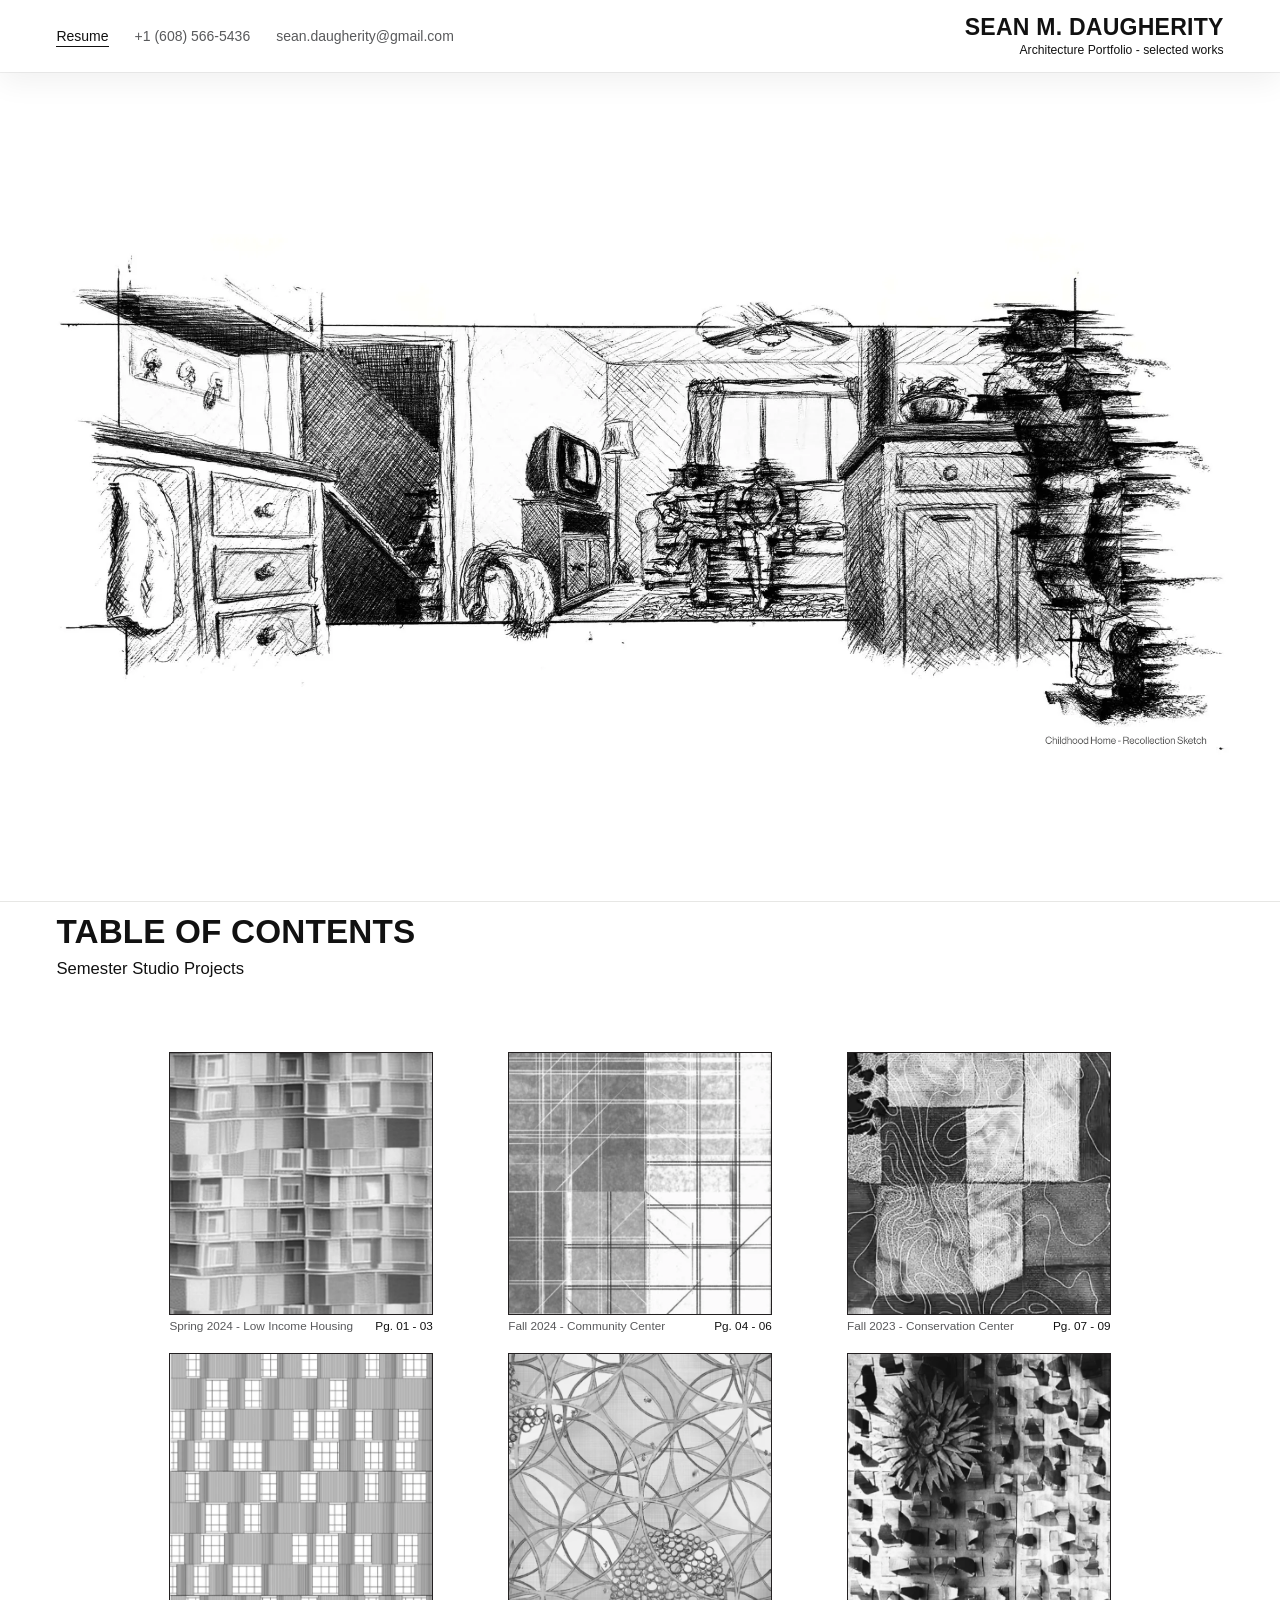
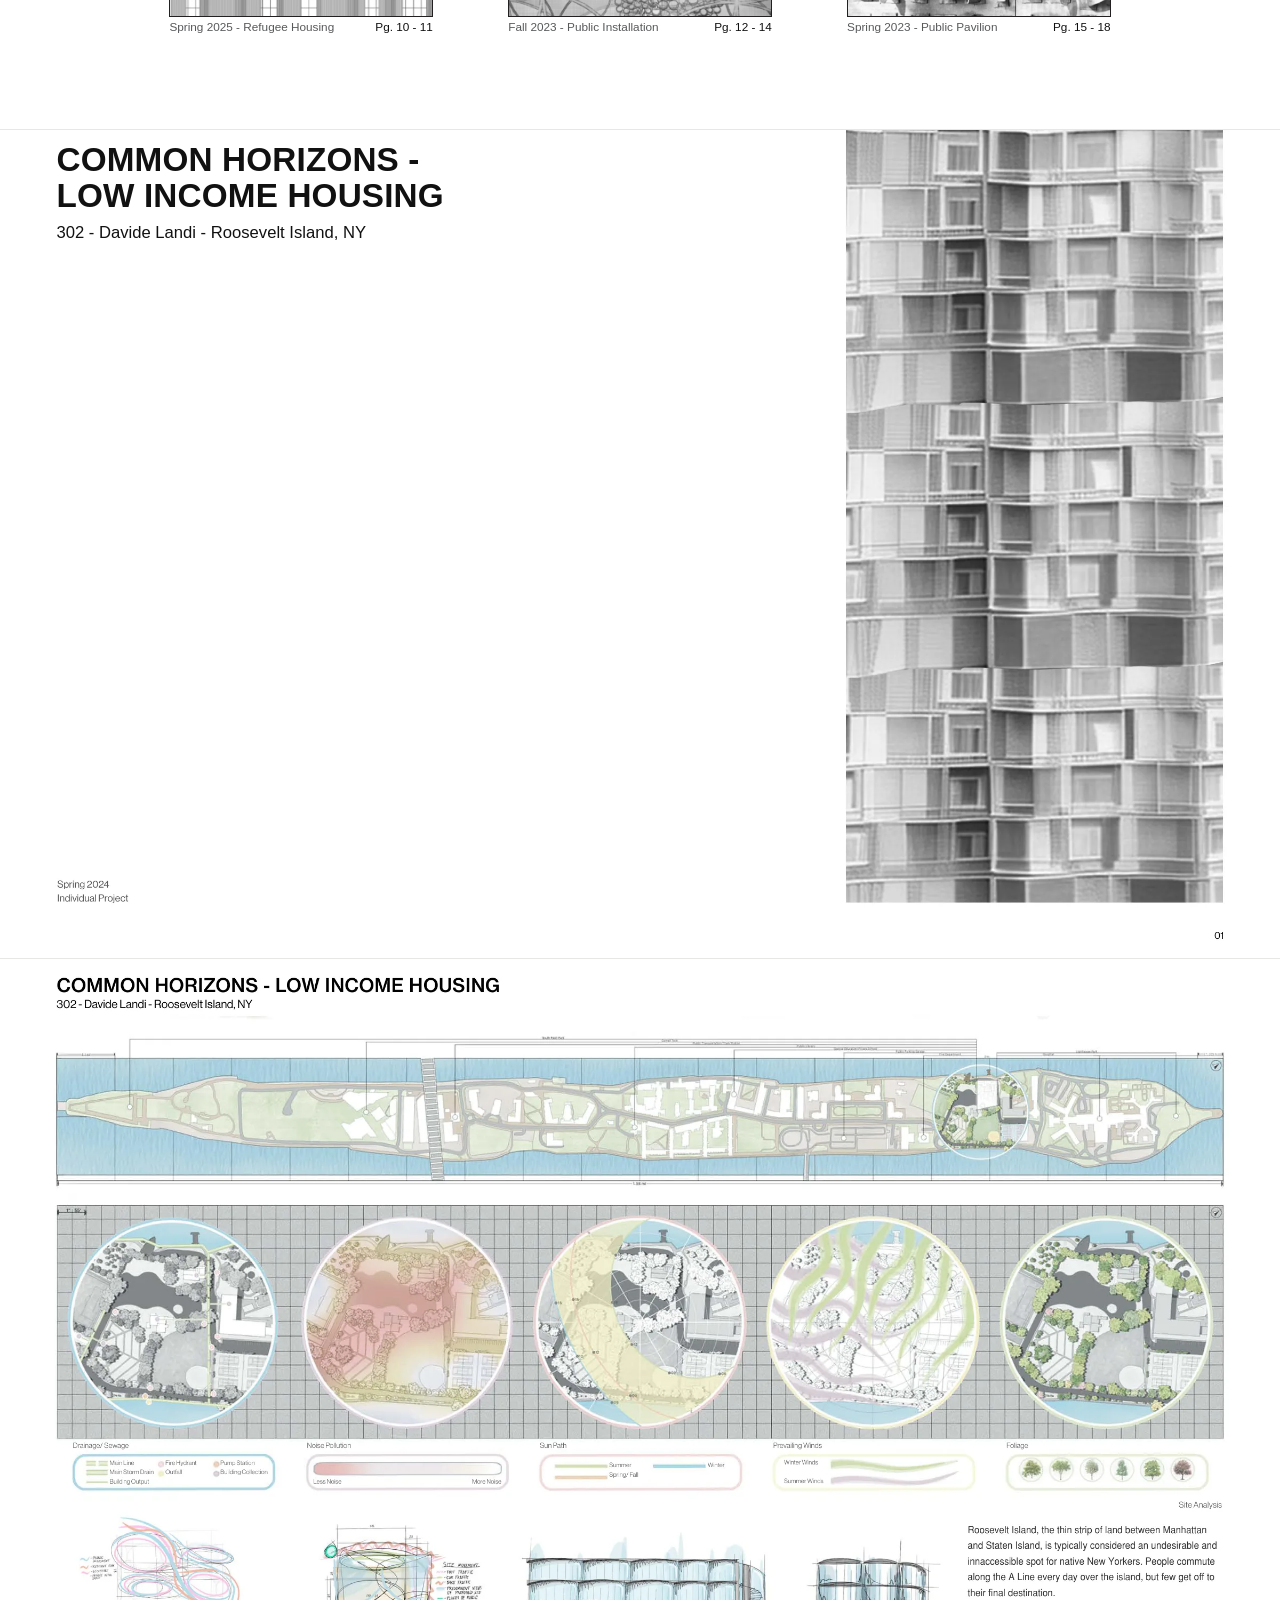
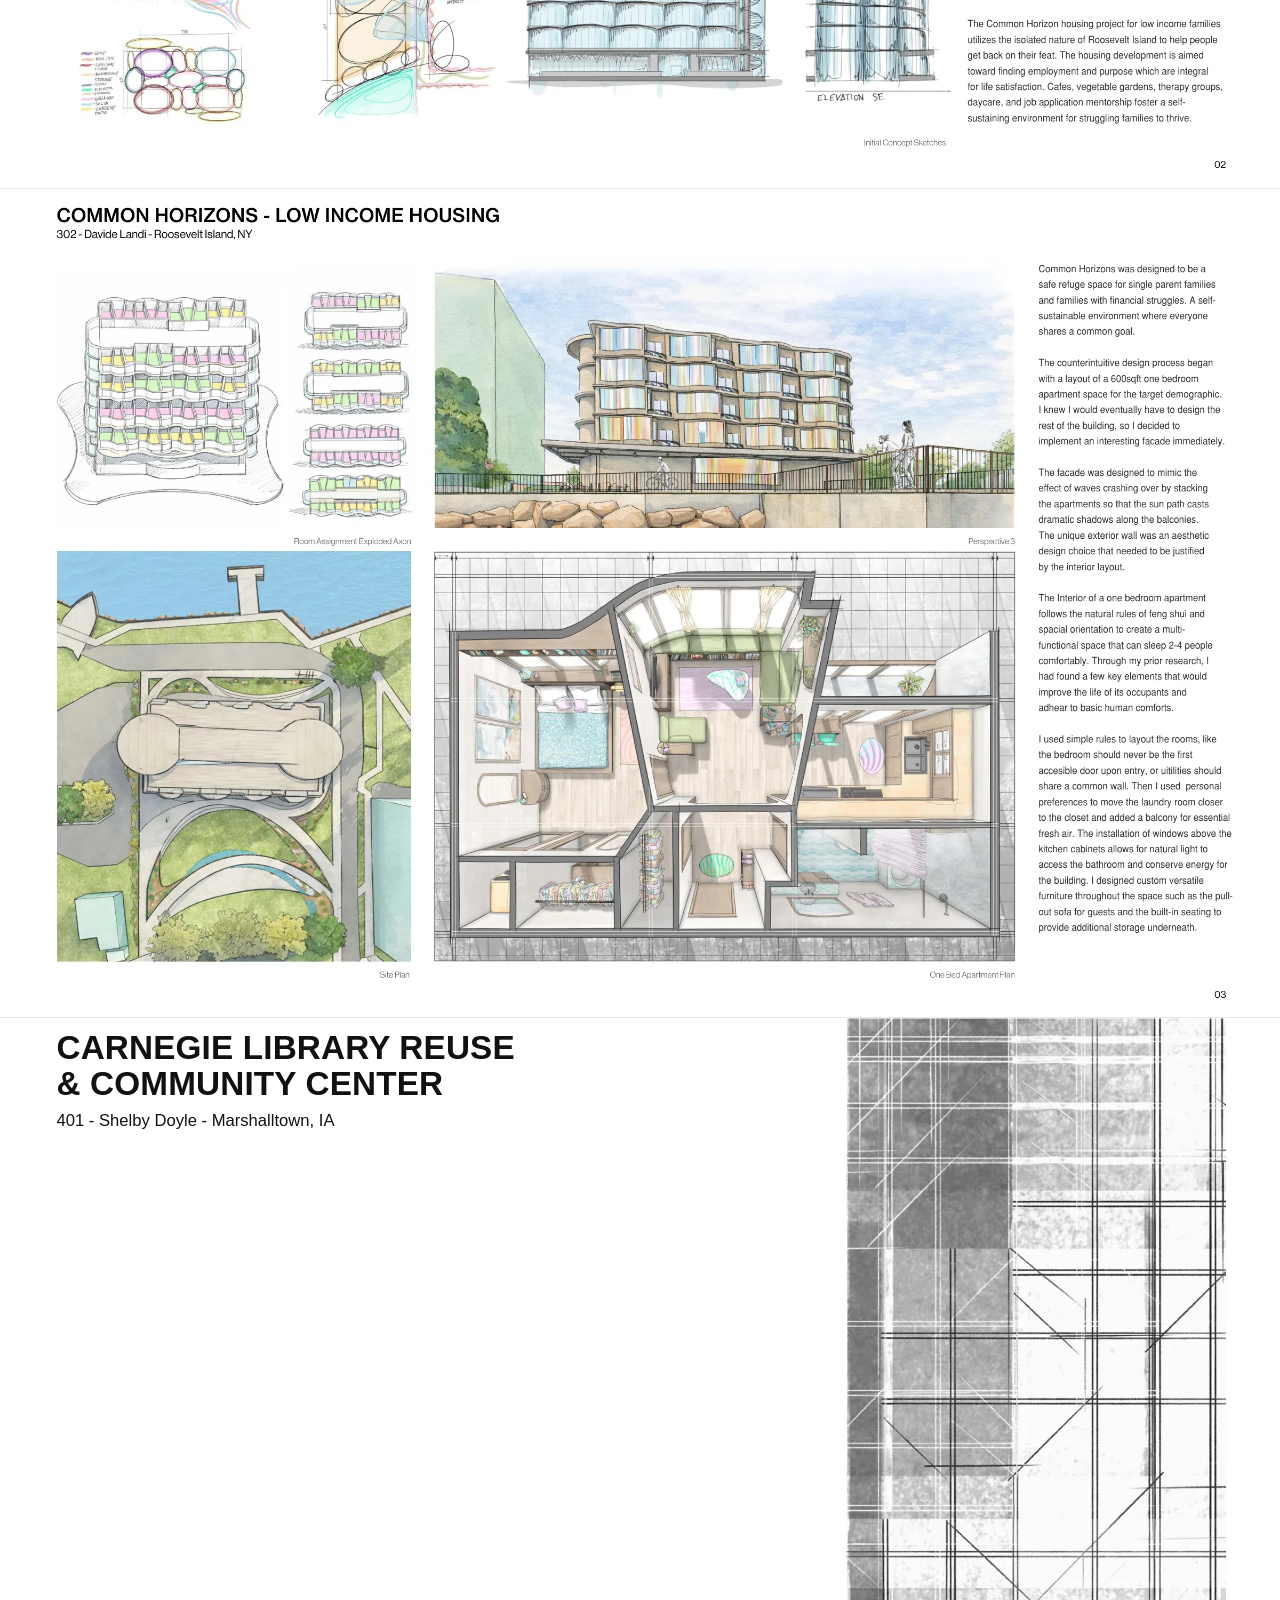
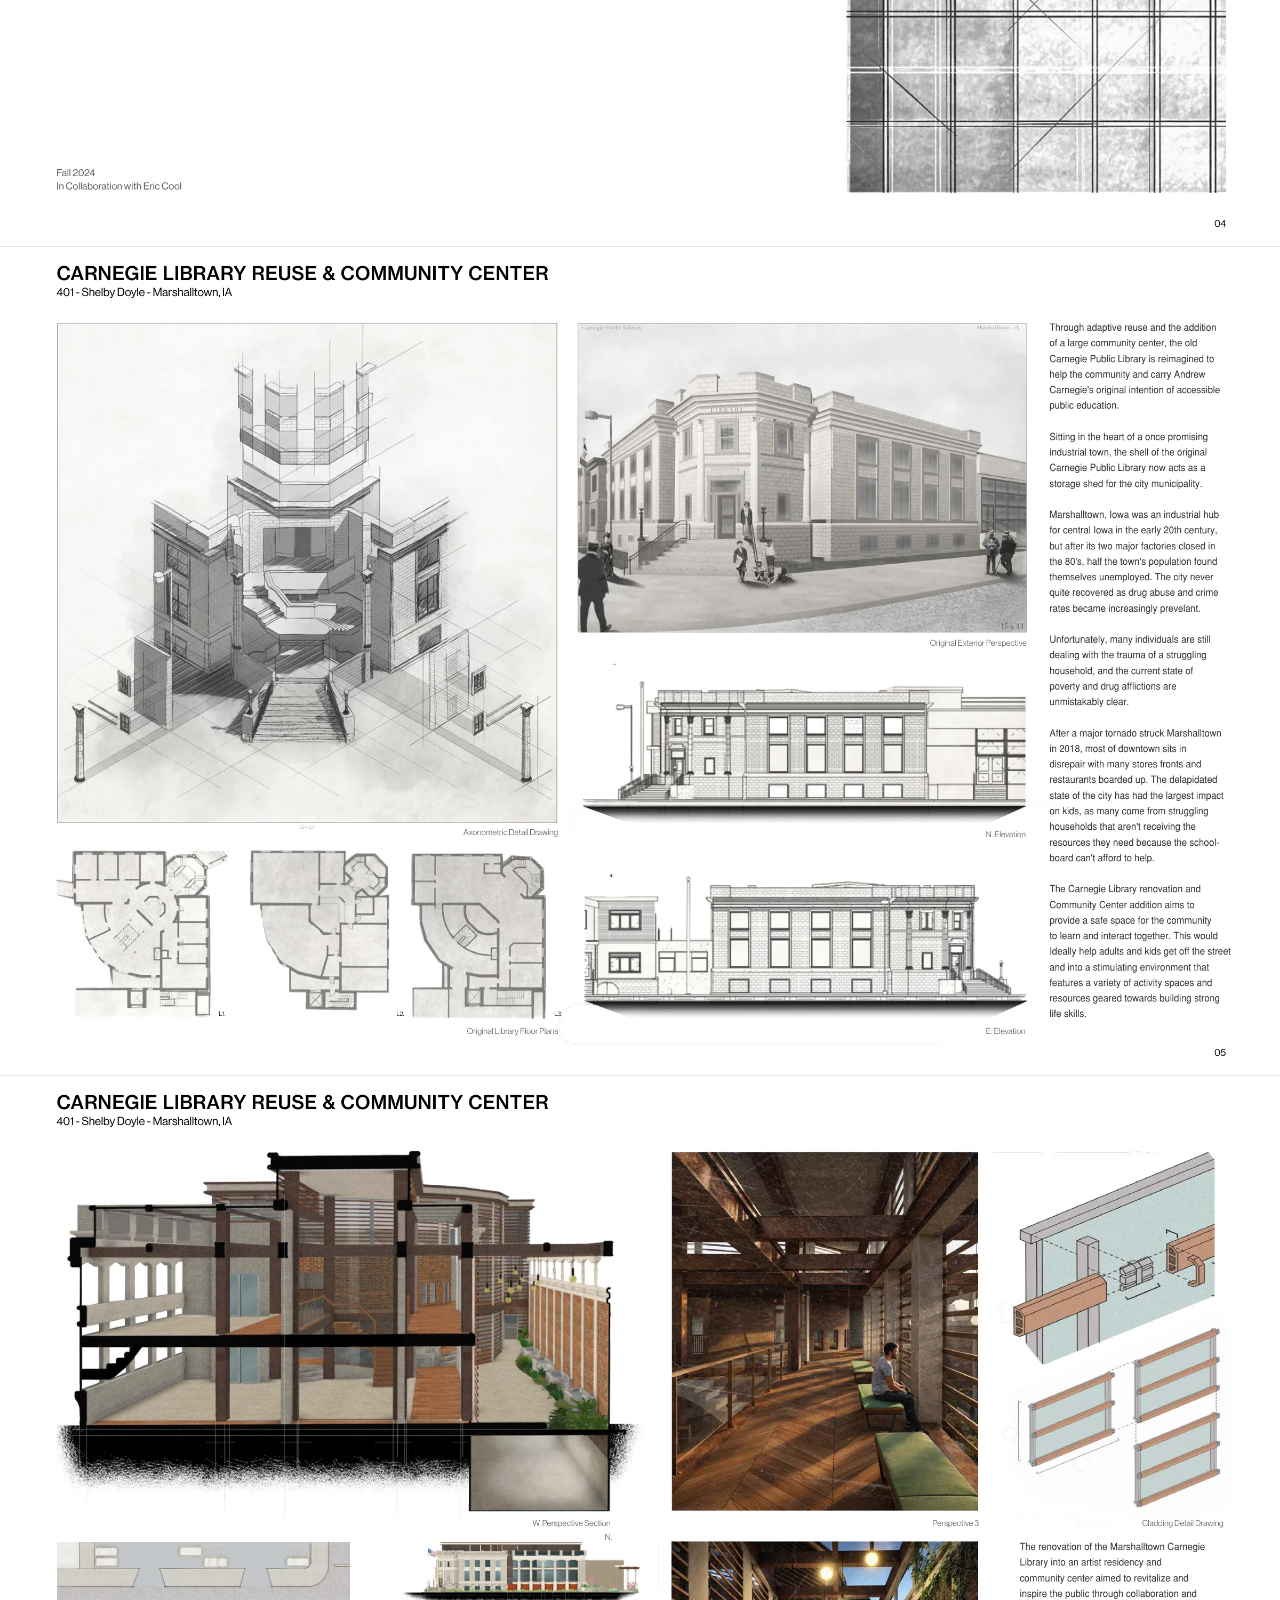
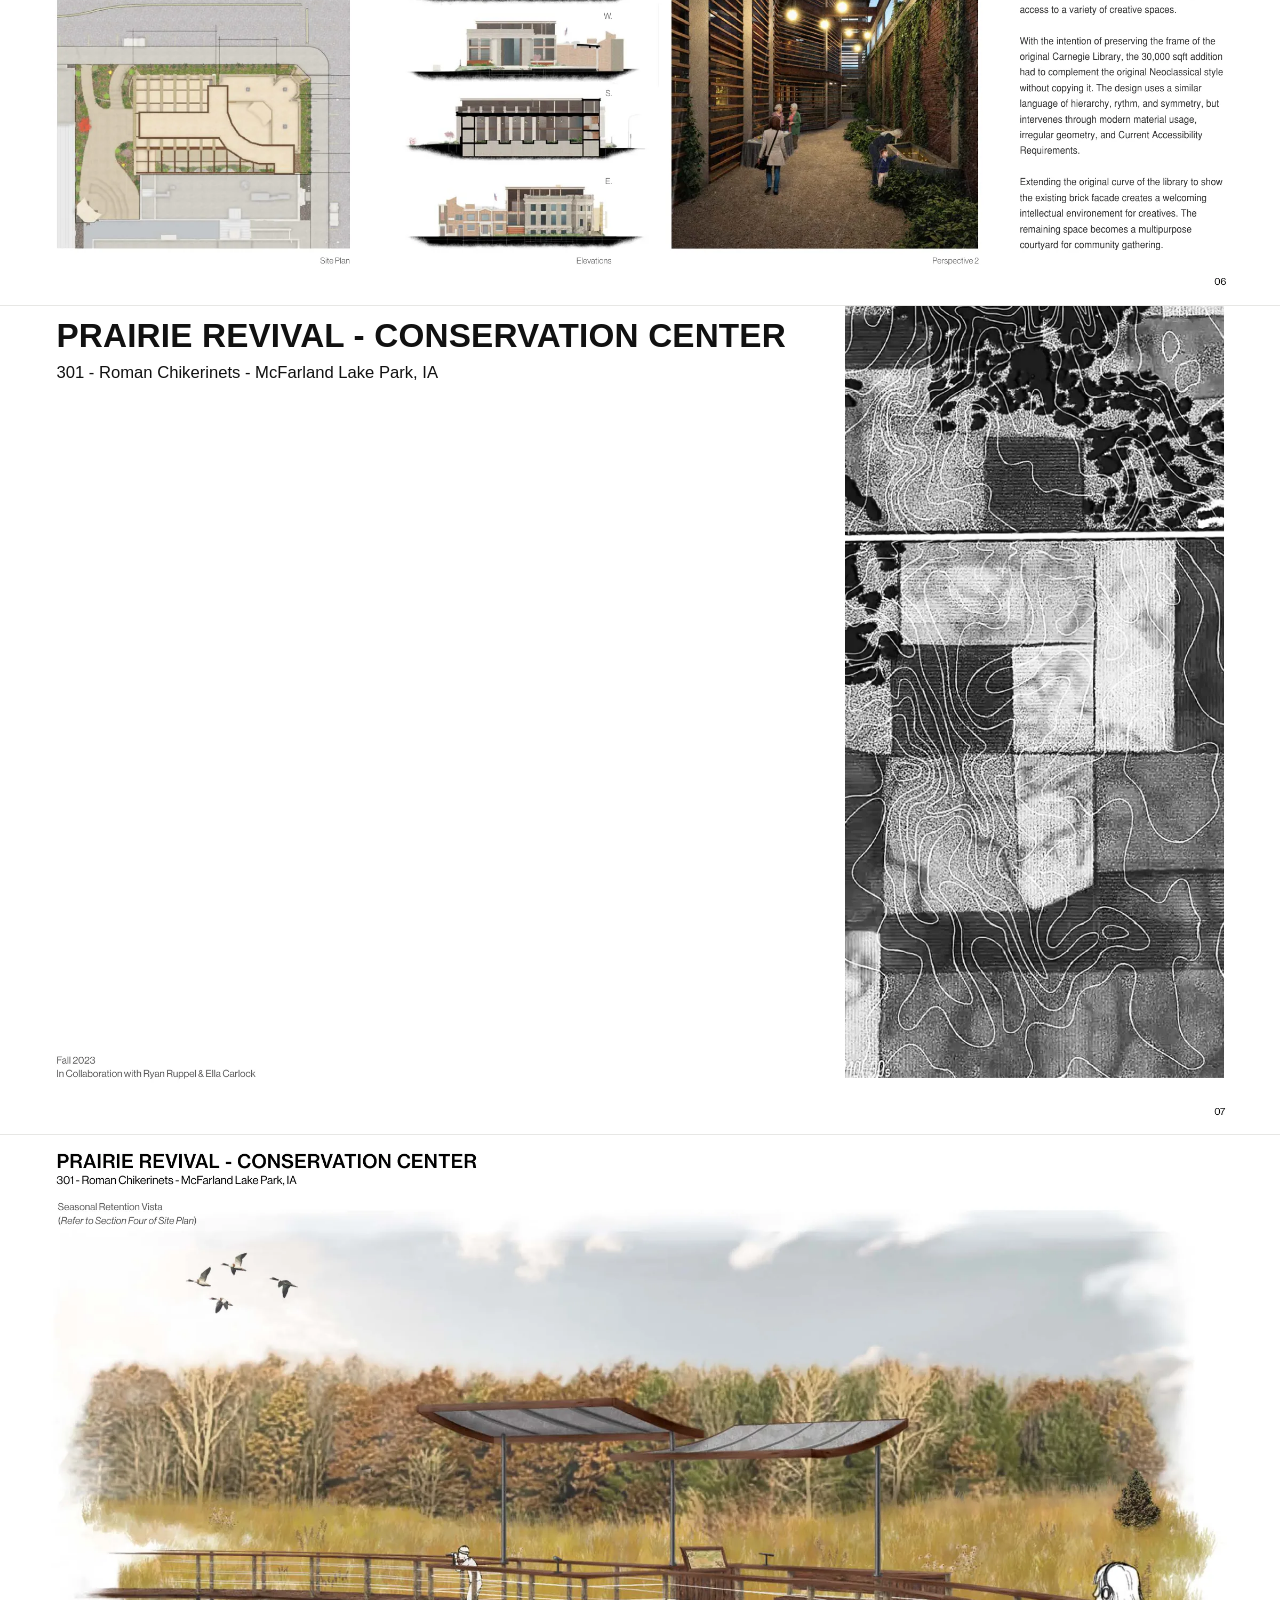
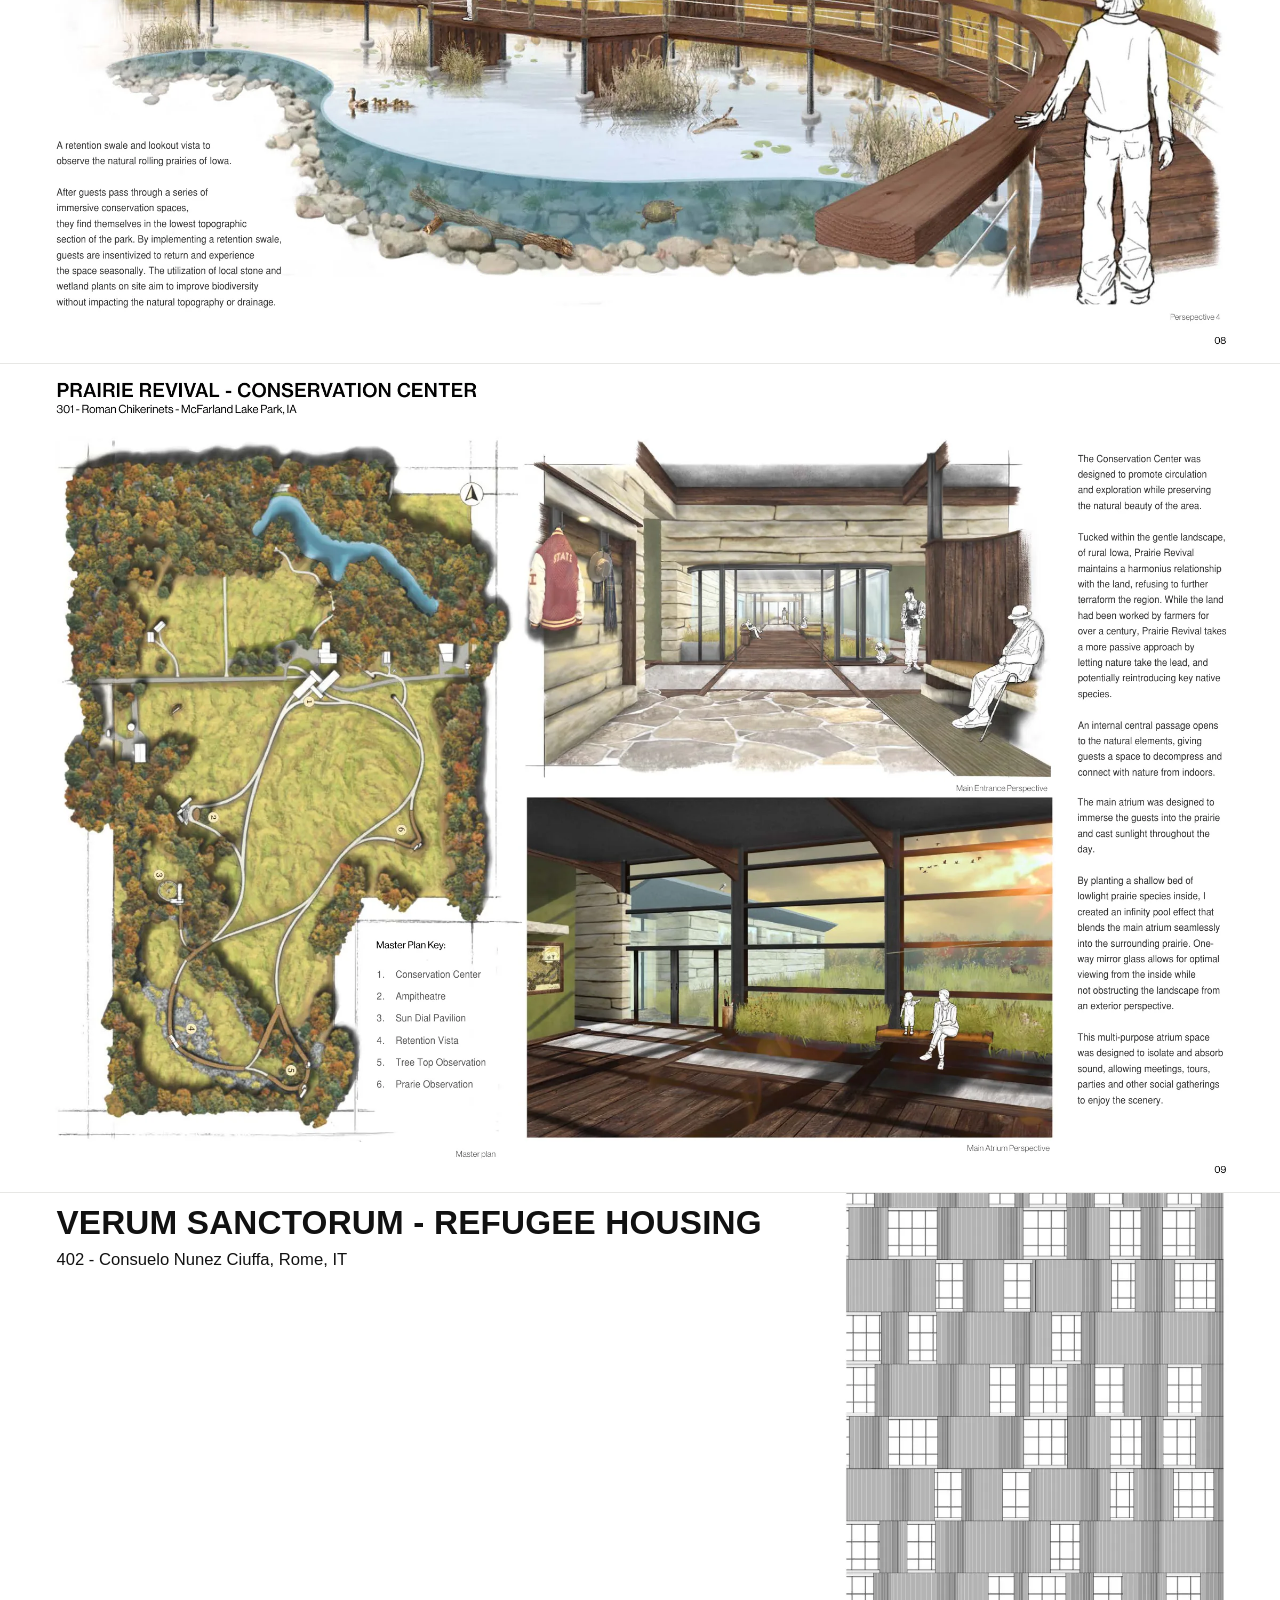
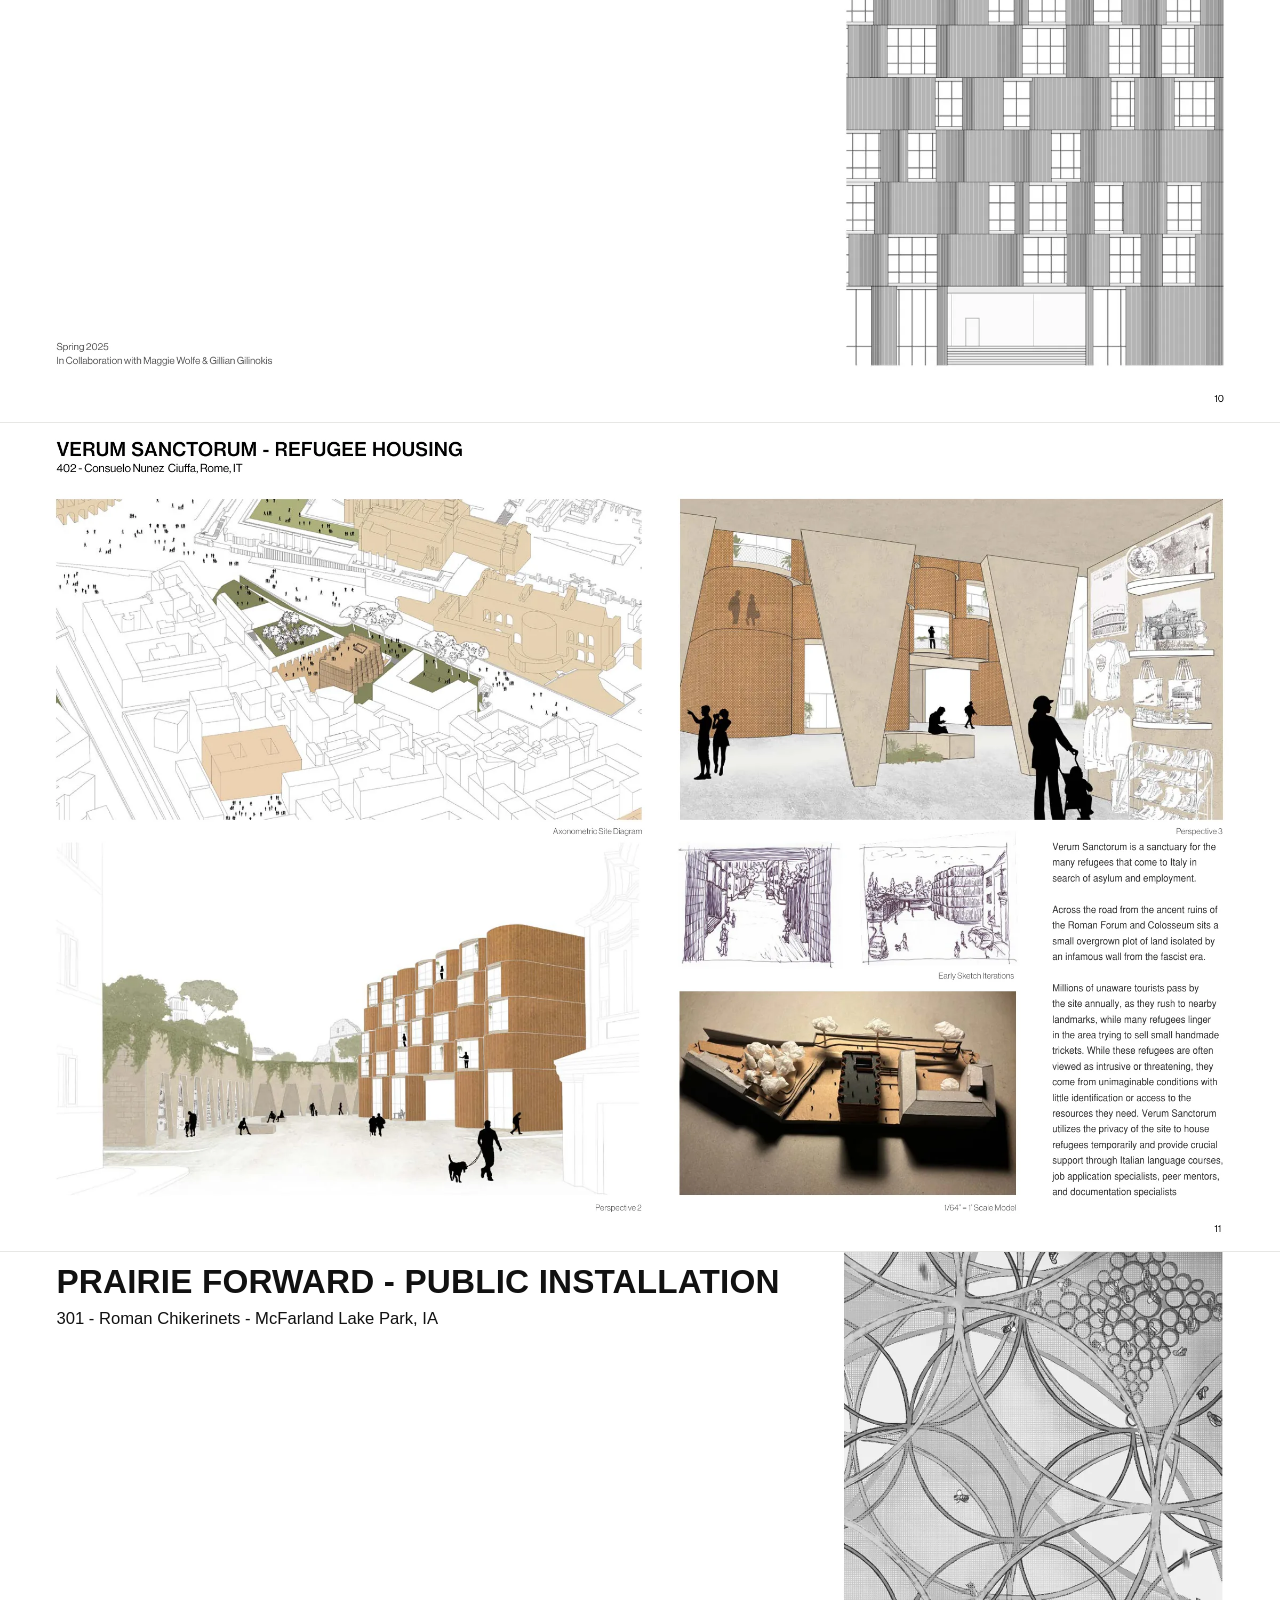
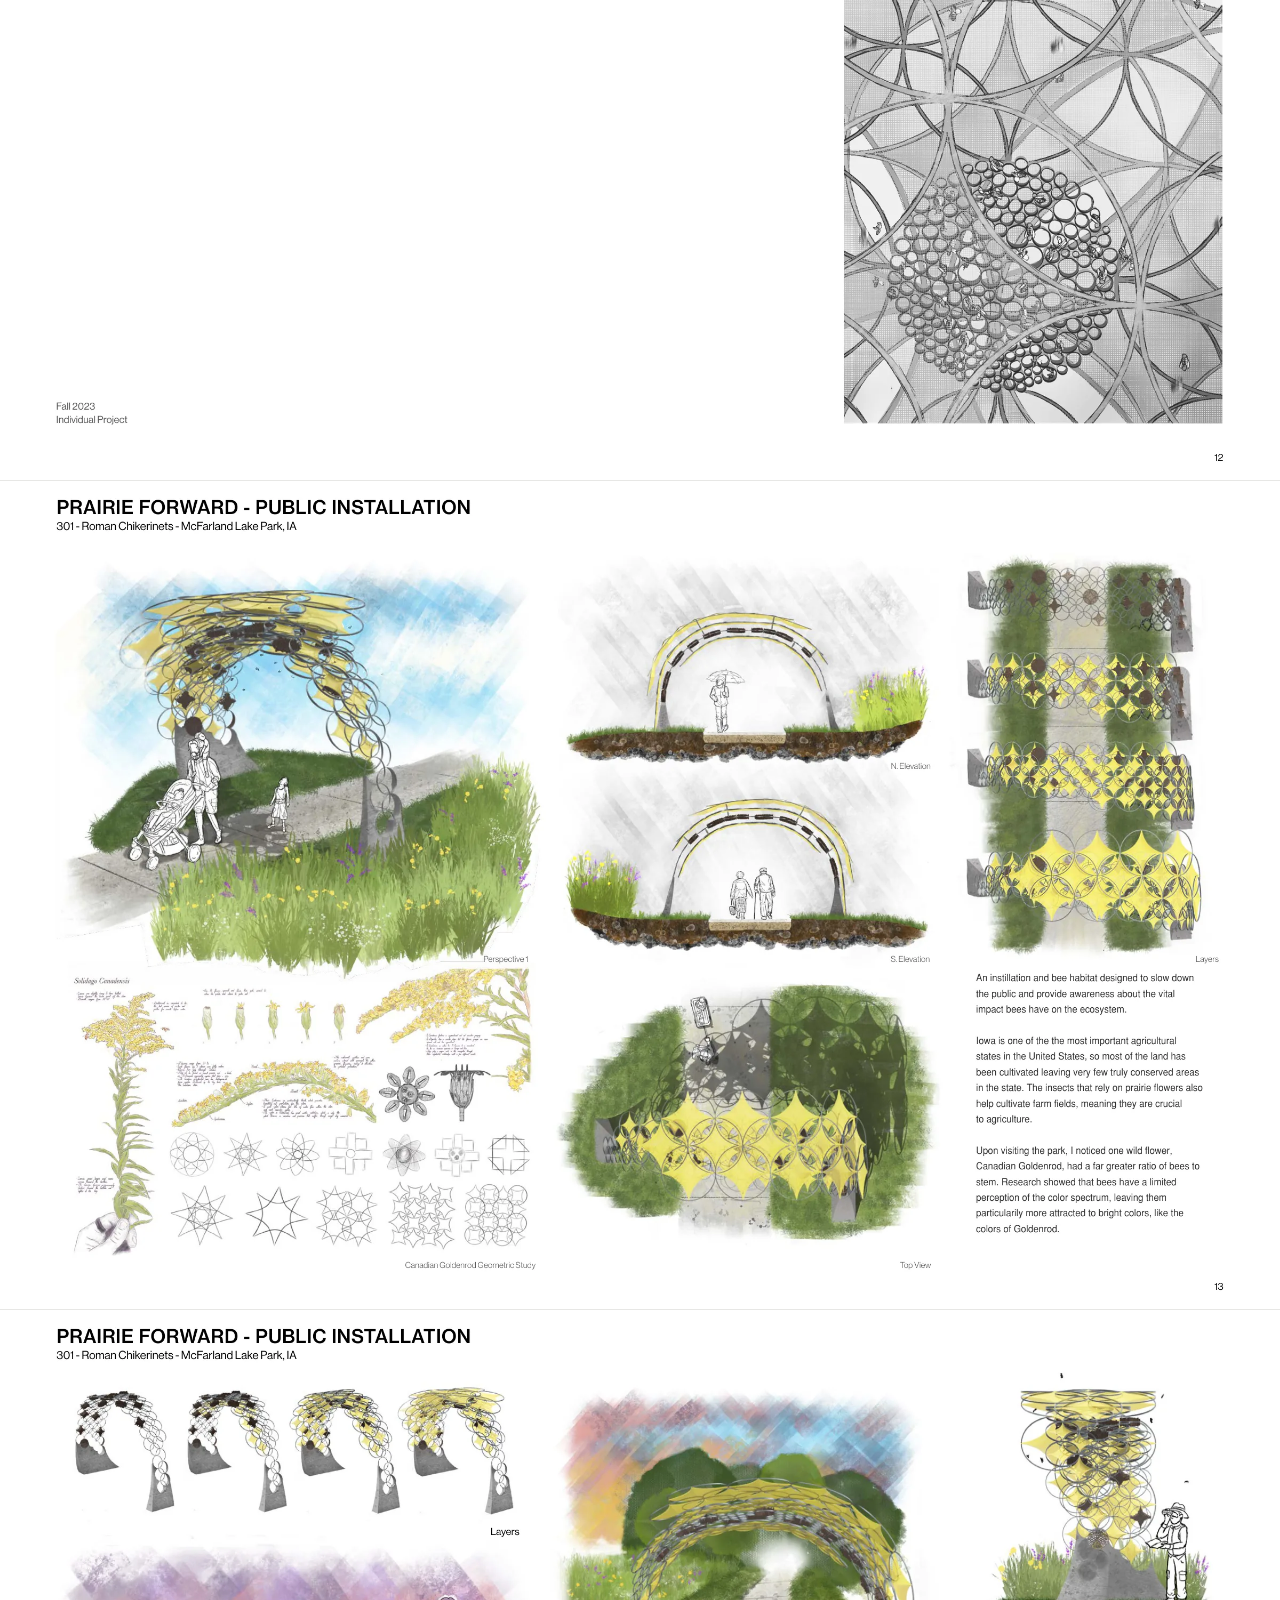
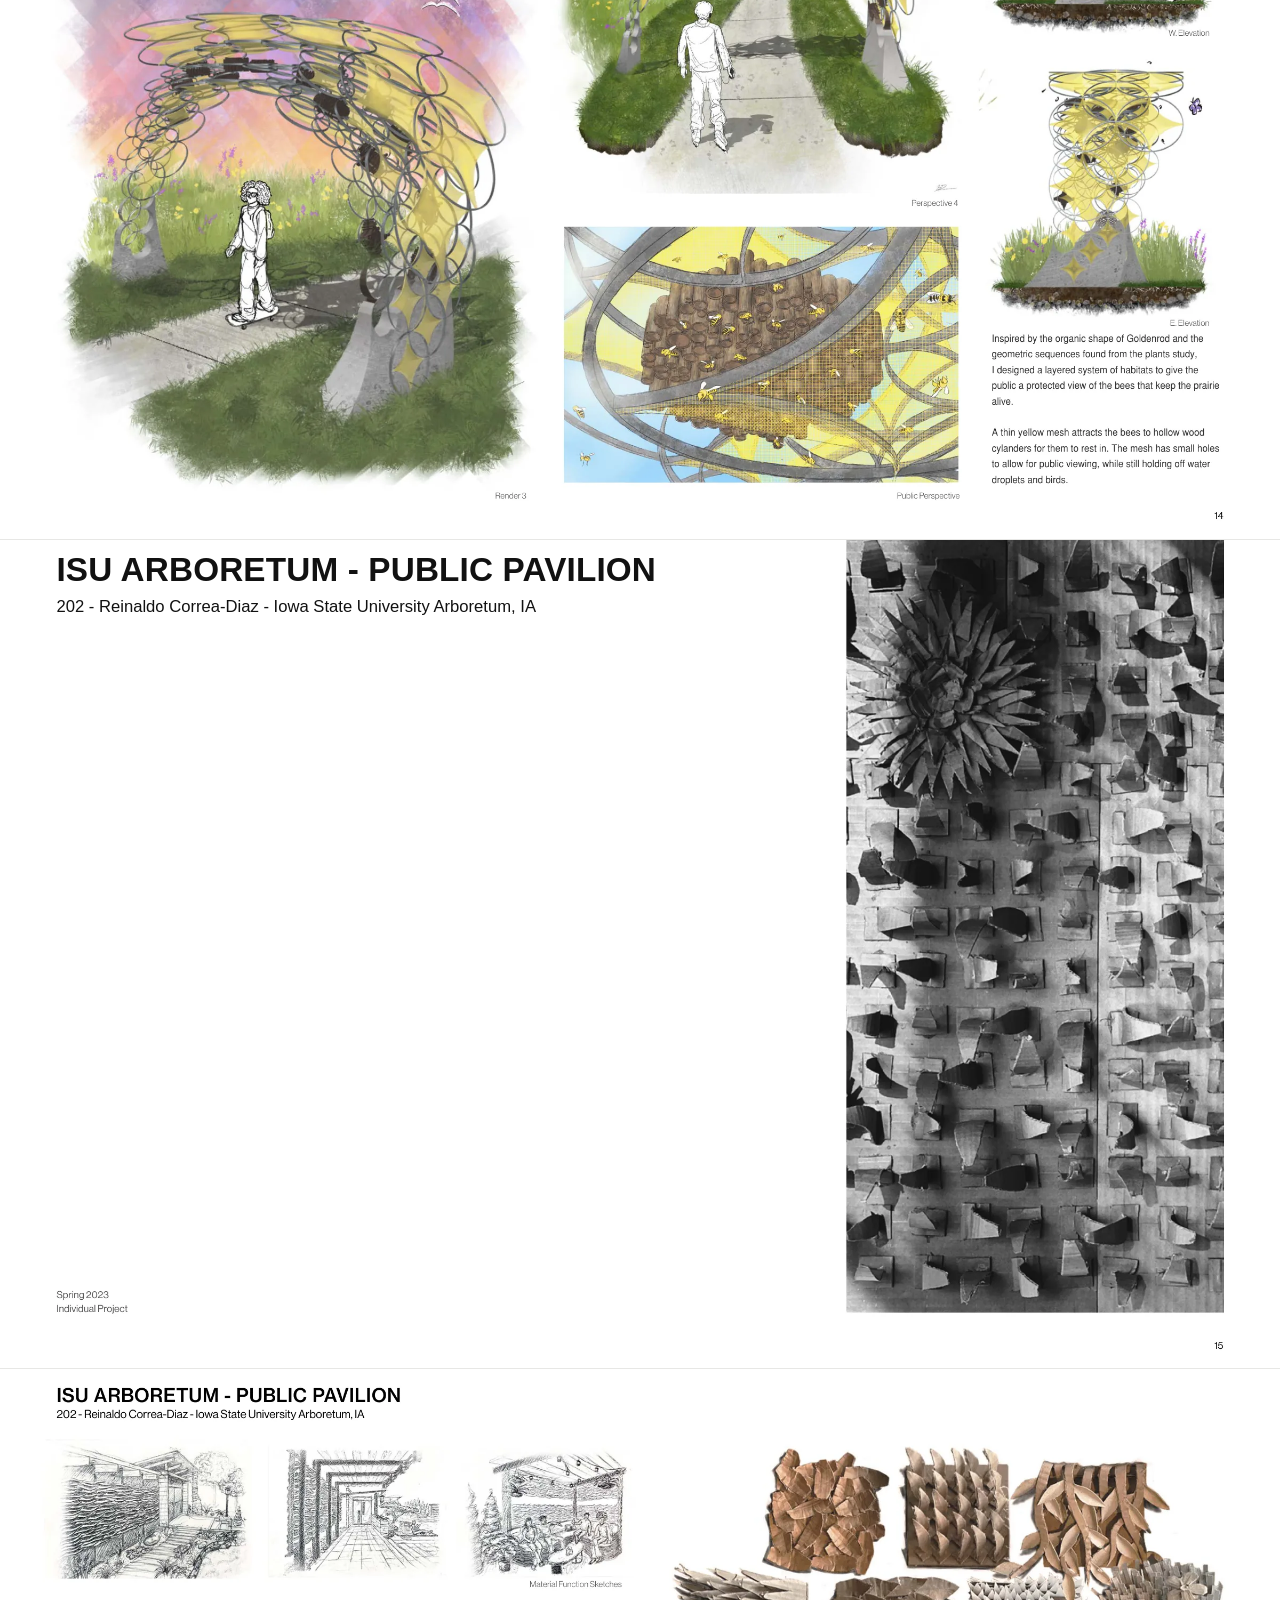
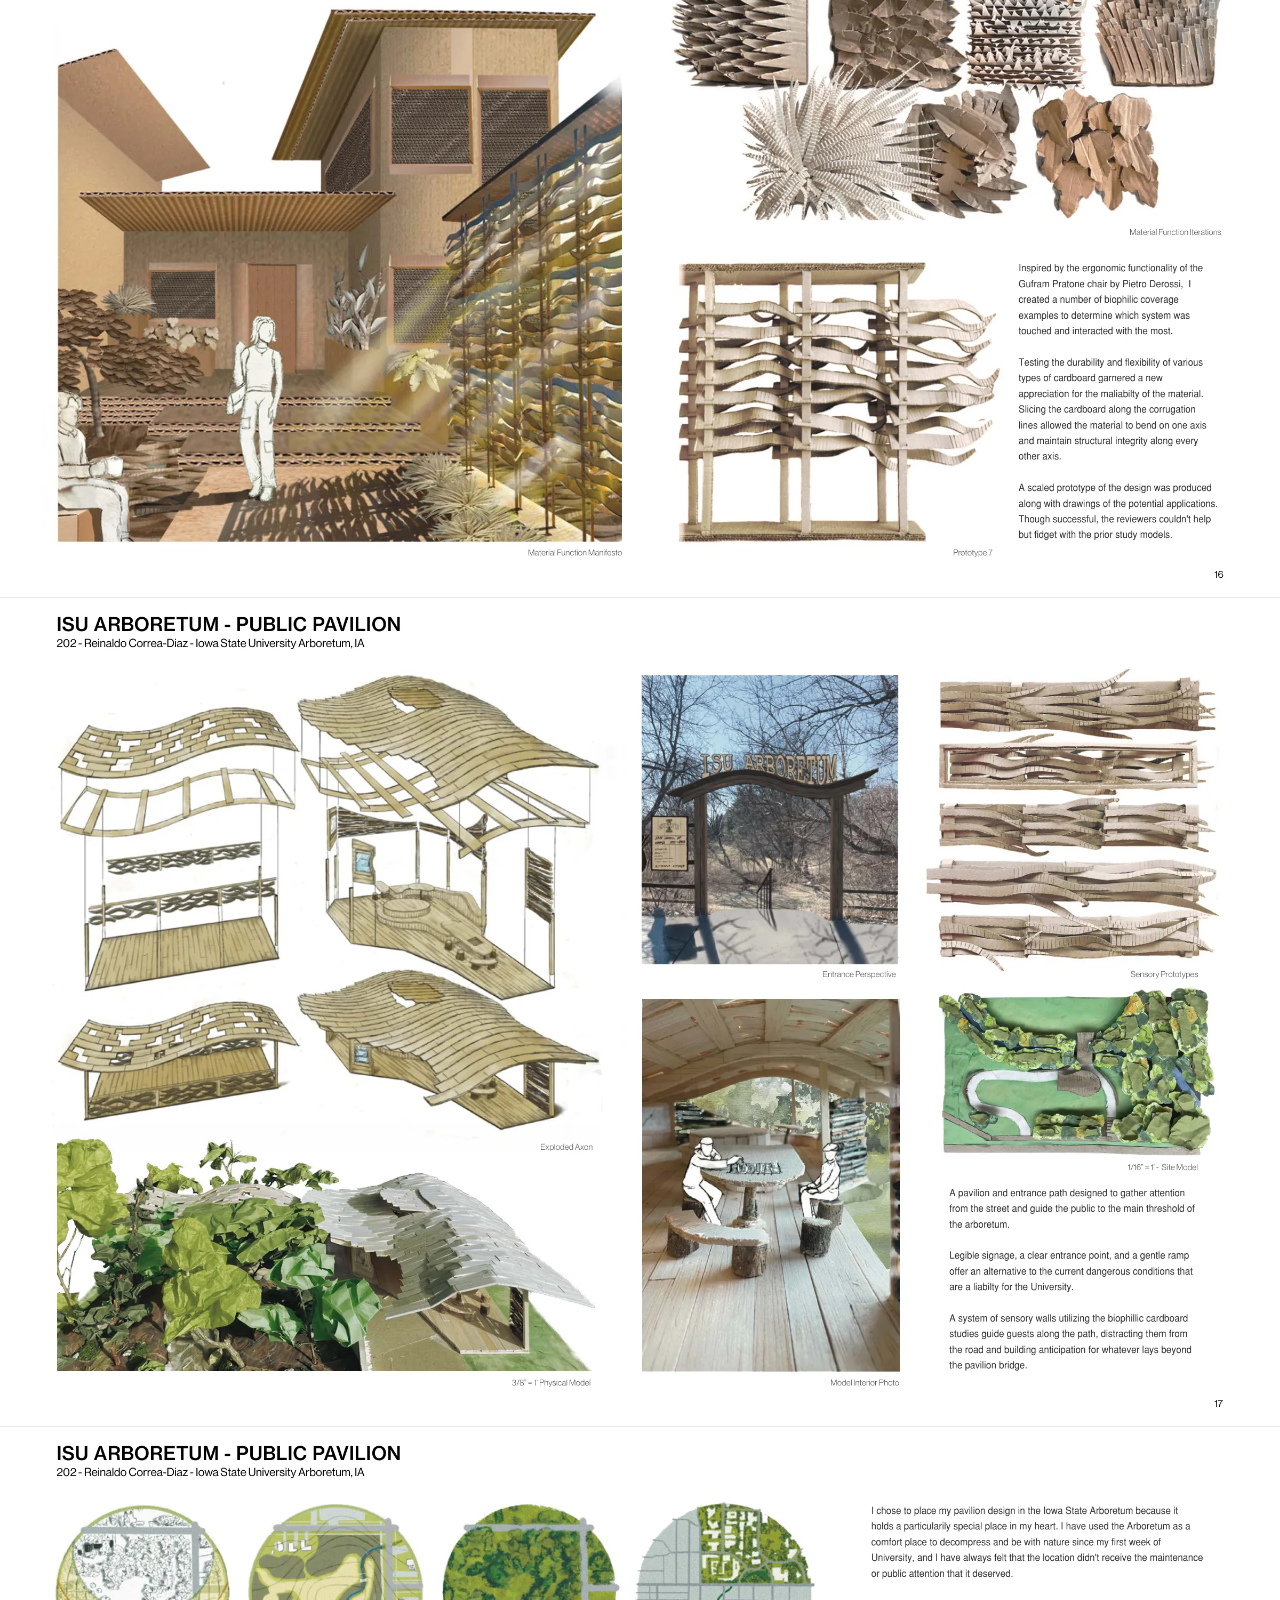
==== index.html @ 36b2164a "Remove footer toolbar; make last-page links larger plain text - Dropped the floating bottom toolbar " ====
<!doctype html>
<html lang="en">
<head>
  <meta charset="utf-8">
  <meta name="viewport" content="width=device-width, initial-scale=1">
  <title>Sean M. Daugherity — Architecture Portfolio</title>
  <meta name="description" content="Architecture portfolio of Sean M. Daugherity — selected semester studio works in housing, community, conservation and public space.">
  <link rel="icon" href="data:image/svg+xml,%3Csvg xmlns='http://www.w3.org/2000/svg' viewBox='0 0 64 64'%3E%3Crect width='64' height='64' fill='%23111'/%3E%3Ctext x='32' y='42' font-family='Helvetica,Arial,sans-serif' font-size='28' font-weight='700' fill='%23fff' text-anchor='middle'%3ESD%3C/text%3E%3C/svg%3E">
  <link rel="stylesheet" href="assets/site.css">
</head>
<body>
  <header class="site-header" id="site-header">
    <nav class="contact" aria-label="Contact">
      <a class="resume-link" href="resume.html" target="_blank" rel="noopener">Resume
        <span class="peek below" aria-hidden="true"><span class="peek-card"><img src="assets/resume/resume-01.webp" alt="" loading="lazy"><span class="peek-label"><span>Resume</span><span>Open &#8599;</span></span></span></span>
      </a>
      <a href="tel:+16085665436"><span class="full">+1 (608) 566-5436</span><span class="short">Call</span></a>
      <a href="mailto:sean.daugherity@gmail.com"><span class="full">sean.daugherity@gmail.com</span><span class="short">Email</span></a>
    </nav>
    <a class="brand" href="#cover">
      <span class="brand-name">SEAN M. DAUGHERITY</span>
      <span class="brand-sub">Architecture Portfolio - selected works</span>
    </a>
  </header>

  <main class="viewer">

    <section class="page" id="cover" aria-label="Page 1 — Cover">
      <div class="sheet">
        <img src="assets/pages/page-01.webp" width="2400" height="1553" alt="Childhood Home — recollection sketch." fetchpriority="high">
      </div>
    </section>

    <section class="page toc" id="contents" aria-label="Page 2 — Table of contents">
      <div class="page-head">
        <h2>TABLE OF CONTENTS</h2>
        <p>Semester Studio Projects</p>
      </div>
      <div class="toc-grid">
        <a class="toc-item" href="#common-horizons" style="--col:0;--row:0">
          <span class="toc-art"><img src="assets/toc/common-horizons.webp" alt=""></span>
          <span class="toc-caption"><span>Spring 2024 - Low Income Housing</span><span>Pg. 01 - 03</span></span>
        </a>
        <a class="toc-item" href="#carnegie-library" style="--col:1;--row:0">
          <span class="toc-art"><img src="assets/toc/carnegie-library.webp" alt=""></span>
          <span class="toc-caption"><span>Fall 2024 - Community Center</span><span>Pg. 04 - 06</span></span>
        </a>
        <a class="toc-item" href="#prairie-revival" style="--col:2;--row:0">
          <span class="toc-art"><img src="assets/toc/prairie-revival.webp" alt=""></span>
          <span class="toc-caption"><span>Fall 2023 - Conservation Center</span><span>Pg. 07 - 09</span></span>
        </a>
        <a class="toc-item" href="#verum-sanctorum" style="--col:0;--row:1">
          <span class="toc-art"><img src="assets/toc/verum-sanctorum.webp" alt=""></span>
          <span class="toc-caption"><span>Spring 2025 - Refugee Housing</span><span>Pg. 10 - 11</span></span>
        </a>
        <a class="toc-item" href="#prairie-forward" style="--col:1;--row:1">
          <span class="toc-art"><img src="assets/toc/prairie-forward.webp" alt=""></span>
          <span class="toc-caption"><span>Fall 2023 - Public Installation</span><span>Pg. 12 - 14</span></span>
        </a>
        <a class="toc-item" href="#isu-arboretum" style="--col:2;--row:1">
          <span class="toc-art"><img src="assets/toc/isu-arboretum.webp" alt=""></span>
          <span class="toc-caption"><span>Spring 2023 - Public Pavilion</span><span>Pg. 15 - 18</span></span>
        </a>
      </div>
    </section>

    <section class="page" id="common-horizons" aria-label="Page 3 — Common Horizons">
      <div class="page-head">
        <h2>COMMON HORIZONS - LOW INCOME HOUSING</h2>
        <p>302 - Davide Landi - Roosevelt Island, NY</p>
      </div>
      <div class="sheet">
        <img src="assets/pages/page-03.webp" width="2400" height="1553" loading="lazy" alt="Common Horizons — Spring 2024, individual project.">
      </div>
    </section>
    <section class="page" id="page-04" aria-label="Page 4 — Common Horizons">
      <div class="sheet"><img src="assets/pages/page-04.webp" width="2400" height="1553" loading="lazy" alt="Common Horizons — drawings and renderings."></div>
    </section>
    <section class="page" id="page-05" aria-label="Page 5 — Common Horizons">
      <div class="sheet"><img src="assets/pages/page-05.webp" width="2400" height="1553" loading="lazy" alt="Common Horizons — drawings and renderings."></div>
    </section>

    <section class="page" id="carnegie-library" aria-label="Page 6 — Carnegie Library Reuse &amp; Community Center">
      <div class="page-head">
        <h2>CARNEGIE LIBRARY REUSE &amp; COMMUNITY CENTER</h2>
        <p>401 - Shelby Doyle - Marshalltown, IA</p>
      </div>
      <div class="sheet">
        <img src="assets/pages/page-06.webp" width="2400" height="1553" loading="lazy" alt="Carnegie Library Reuse &amp; Community Center — Fall 2024, in collaboration with Eric Cool.">
      </div>
    </section>
    <section class="page" id="page-07" aria-label="Page 7 — Carnegie Library Reuse &amp; Community Center">
      <div class="sheet"><img src="assets/pages/page-07.webp" width="2400" height="1553" loading="lazy" alt="Carnegie Library Reuse &amp; Community Center — drawings and renderings."></div>
    </section>
    <section class="page" id="page-08" aria-label="Page 8 — Carnegie Library Reuse &amp; Community Center">
      <div class="sheet"><img src="assets/pages/page-08.webp" width="2400" height="1553" loading="lazy" alt="Carnegie Library Reuse &amp; Community Center — drawings and renderings."></div>
    </section>

    <section class="page" id="prairie-revival" aria-label="Page 9 — Prairie Revival">
      <div class="page-head">
        <h2>PRAIRIE REVIVAL - CONSERVATION CENTER</h2>
        <p>301 - Roman Chikerinets - McFarland Lake Park, IA</p>
      </div>
      <div class="sheet">
        <img src="assets/pages/page-09.webp" width="2400" height="1553" loading="lazy" alt="Prairie Revival — Fall 2023, in collaboration with Ryan Ruppel &amp; Ella Carlock.">
      </div>
    </section>
    <section class="page" id="page-10" aria-label="Page 10 — Prairie Revival">
      <div class="sheet"><img src="assets/pages/page-10.webp" width="2400" height="1553" loading="lazy" alt="Prairie Revival — site plan and seasonal retention vista perspective."></div>
    </section>
    <section class="page" id="page-11" aria-label="Page 11 — Prairie Revival">
      <div class="sheet"><img src="assets/pages/page-11.webp" width="2400" height="1553" loading="lazy" alt="Prairie Revival — drawings and renderings."></div>
    </section>

    <section class="page" id="verum-sanctorum" aria-label="Page 12 — Verum Sanctorum">
      <div class="page-head">
        <h2>VERUM SANCTORUM - REFUGEE HOUSING</h2>
        <p>402 - Consuelo Nunez Ciuffa, Rome, IT</p>
      </div>
      <div class="sheet">
        <img src="assets/pages/page-12.webp" width="2400" height="1553" loading="lazy" alt="Verum Sanctorum — Spring 2025, in collaboration with Maggie Wolfe &amp; Gillian Gilinokis.">
      </div>
    </section>
    <section class="page" id="page-13" aria-label="Page 13 — Verum Sanctorum">
      <div class="sheet"><img src="assets/pages/page-13.webp" width="2400" height="1553" loading="lazy" alt="Verum Sanctorum — drawings and renderings."></div>
    </section>

    <section class="page" id="prairie-forward" aria-label="Page 14 — Prairie Forward">
      <div class="page-head">
        <h2>PRAIRIE FORWARD - PUBLIC INSTALLATION</h2>
        <p>301 - Roman Chikerinets - McFarland Lake Park, IA</p>
      </div>
      <div class="sheet">
        <img src="assets/pages/page-14.webp" width="2400" height="1553" loading="lazy" alt="Prairie Forward — Fall 2023, individual project.">
      </div>
    </section>
    <section class="page" id="page-15" aria-label="Page 15 — Prairie Forward">
      <div class="sheet"><img src="assets/pages/page-15.webp" width="2400" height="1553" loading="lazy" alt="Prairie Forward — drawings and renderings."></div>
    </section>
    <section class="page" id="page-16" aria-label="Page 16 — Prairie Forward">
      <div class="sheet"><img src="assets/pages/page-16.webp" width="2400" height="1553" loading="lazy" alt="Prairie Forward — east and west elevations and public perspective."></div>
    </section>

    <section class="page" id="isu-arboretum" aria-label="Page 17 — ISU Arboretum">
      <div class="page-head">
        <h2>ISU ARBORETUM - PUBLIC PAVILION</h2>
        <p>202 - Reinaldo Correa-Diaz - Iowa State University Arboretum, IA</p>
      </div>
      <div class="sheet">
        <img src="assets/pages/page-17.webp" width="2400" height="1553" loading="lazy" alt="ISU Arboretum — Spring 2023, individual project.">
      </div>
    </section>
    <section class="page" id="page-18" aria-label="Page 18 — ISU Arboretum">
      <div class="sheet"><img src="assets/pages/page-18.webp" width="2400" height="1553" loading="lazy" alt="ISU Arboretum — drawings and renderings."></div>
    </section>
    <section class="page" id="page-19" aria-label="Page 19 — ISU Arboretum">
      <div class="sheet"><img src="assets/pages/page-19.webp" width="2400" height="1553" loading="lazy" alt="ISU Arboretum — 3/8 inch to 1 foot physical model."></div>
    </section>
    <section class="page" id="page-20" aria-label="Page 20 — ISU Arboretum">
      <div class="sheet"><img src="assets/pages/page-20.webp" width="2400" height="1553" loading="lazy" alt="ISU Arboretum — drawings and renderings."></div>
    </section>

    <section class="page" id="about" aria-label="Page 21 — About and contact">
      <div class="page-head compact">
        <h2>SEAN M. DAUGHERITY</h2>
        <p>Architecture Portfolio - selected works</p>
      </div>
      <nav class="about-links" aria-label="Contact and links">
        <div class="link-group">
          <h3>Contact</h3>
          <a href="mailto:sean.daugherity@gmail.com">sean.daugherity@gmail.com</a>
          <a href="tel:+16085665436">+1 (608) 566-5436</a>
        </div>
        <div class="link-group">
          <h3>Social</h3>
          <a href="https://www.linkedin.com/in/sean-daugherity-447b413a1/" target="_blank" rel="noopener">LinkedIn <span class="arrow">&#8599;</span></a>
          <a href="https://www.instagram.com/sean.daugherity/" target="_blank" rel="noopener">Instagram — @sean.daugherity <span class="arrow">&#8599;</span></a>
          <a href="https://www.instagram.com/sd_compiled/" target="_blank" rel="noopener">Design Instagram — @sd_compiled <span class="arrow">&#8599;</span></a>
        </div>
        <div class="link-group">
          <h3>Resume &amp; Portfolio</h3>
          <a href="resume.html" target="_blank" rel="noopener">View resume <span class="arrow">&#8599;</span>
            <span class="peek side" aria-hidden="true"><span class="peek-card"><img src="assets/resume/resume-01.webp" alt="" loading="lazy"><span class="peek-label"><span>Resume</span><span>Open &#8599;</span></span></span></span>
          </a>
          <a href="assets/Sean-Daugherity-Portfolio.pdf" download>Download portfolio PDF <span class="arrow">&#8595;</span></a>
          <a href="#contents">Back to contents <span class="arrow">&#8593;</span></a>
        </div>
      </nav>
      <div class="sheet">
        <img src="assets/pages/page-21.webp" width="2400" height="1553" loading="lazy" alt="Portrait of Sean M. Daugherity and design statement.">
      </div>
    </section>

  </main>

  <script src="assets/site.js"></script>
</body>
</html>
---- assets/site.css ----
:root {
  --ink: #111;
  --muted: #58595b;
  --line: #e7e7e5;
  --glass: rgba(255, 255, 255, 0.55);
  --glass-edge: rgba(255, 255, 255, 0.7);
  --glass-shadow: 0 1px 0 rgba(0, 0, 0, 0.06), 0 10px 30px rgba(0, 0, 0, 0.06);
  --header-h: 72px;
  --gutter: max(16px, 4.41vw); /* the PDF's 54pt margin on a 1224pt page */
  font-family: "Helvetica Neue", Helvetica, Arial, sans-serif;
  color-scheme: light;
}

* { box-sizing: border-box; }

html { scroll-behavior: smooth; }
@media (prefers-reduced-motion: reduce) { html { scroll-behavior: auto; } }

body {
  margin: 0;
  background: #fff;
  color: var(--ink);
  -webkit-font-smoothing: antialiased;
}

/* ---------- Glass header ---------- */

.site-header {
  position: sticky;
  top: 0;
  z-index: 20;
  display: flex;
  align-items: center;
  justify-content: space-between;
  gap: 24px;
  padding: 14px var(--gutter);
  background: var(--glass);
  border-bottom: 1px solid var(--glass-edge);
  box-shadow: var(--glass-shadow);
  backdrop-filter: blur(20px) saturate(170%);
  -webkit-backdrop-filter: blur(20px) saturate(170%);
}

.contact {
  display: flex;
  align-items: center;
  gap: 26px;
  font-size: 14px;
}
.contact a {
  position: relative;
  padding: 6px 0;
  color: var(--muted);
  text-decoration: none;
  transition: color 0.15s ease;
}
.contact a:hover { color: var(--ink); }
.contact a:focus-visible { outline: 2px solid var(--ink); outline-offset: 2px; }
.contact .resume-link { color: var(--ink); font-weight: 500; }
.contact .resume-link::after {
  content: "";
  position: absolute;
  left: 0;
  right: 0;
  bottom: 3px;
  height: 1px;
  background: currentColor;
}
.contact .short { display: none; }

.brand {
  text-align: right;
  color: var(--ink);
  text-decoration: none;
  line-height: 1.15;
}
.brand-name {
  display: block;
  font-size: clamp(18px, 1.8vw, 26px);
  font-weight: 600;
  letter-spacing: 0.01em;
}
.brand-sub {
  display: block;
  margin-top: 3px;
  font-size: clamp(12px, 0.95vw, 14px);
}

/* ---------- Pages ---------- */

.page {
  position: relative;
  width: 100%;
  container-type: inline-size;
  scroll-margin-top: var(--header-h);
}
.page + .page { border-top: 1px solid var(--line); }

.sheet { position: relative; }
.sheet > img {
  display: block;
  width: 100%;
  height: auto;
  user-select: none;
  -webkit-user-drag: none;
}

/* Project titles, rebuilt as real text and set larger than in the PDF */
.page-head {
  position: absolute;
  left: 4.41%;
  top: 1.5%;
  max-width: 58%;
  z-index: 1;
}
.page-head h2 {
  margin: 0;
  font-size: 2.6cqw;
  font-weight: 600;
  line-height: 1.08;
  letter-spacing: 0.005em;
  text-wrap: balance;
}
.page-head p {
  margin: 0.45em 0 0;
  font-size: 1.3cqw;
  line-height: 1.3;
}
.page-head.compact h2 { font-size: 2cqw; }
.page-head.compact p { font-size: 1.15cqw; margin-top: 0.3em; }

/* ---------- Table of contents ---------- */

.page.toc { aspect-ratio: 1224 / 792; }

.toc-item {
  position: absolute;
  left: calc(13.233% + var(--col) * 26.471%);
  top: calc(18.08% + var(--row) * 36.441%);
  width: 20.588%;
  color: var(--ink);
  text-decoration: none;
}
.toc-art {
  display: block;
  aspect-ratio: 1;
  overflow: hidden;
  border: 1px solid #232021;
  background: #f2f2f2;
}
.toc-art img {
  display: block;
  width: 100%;
  height: 100%;
  object-fit: cover;
  transition: transform 0.5s cubic-bezier(0.2, 0.7, 0.2, 1), filter 0.3s ease;
}
.toc-item:hover .toc-art img,
.toc-item:focus-visible .toc-art img { transform: scale(1.06); filter: contrast(1.08); }
.toc-item:focus-visible { outline: 2px solid var(--ink); outline-offset: 4px; }

.toc-caption {
  display: flex;
  justify-content: space-between;
  gap: 0.5em;
  margin-top: 0.3cqw;
  font-size: 0.92cqw;
  white-space: nowrap;
}
.toc-caption span:first-child {
  overflow: hidden;
  text-overflow: ellipsis;
  color: var(--muted);
}
.toc-item:hover .toc-caption span:first-child { color: var(--ink); }

/* ---------- Clickable hotspots laid over page images ---------- */

.hot {
  position: absolute;
  display: block;
  border-radius: 2px;
  color: var(--ink);
  text-decoration: none;
  transition: background-color 0.15s ease;
  -webkit-tap-highlight-color: transparent;
}
.hot:hover { background: rgba(17, 17, 17, 0.08); }
.hot:focus-visible { outline: 2px solid var(--ink); outline-offset: 2px; }

/* ---------- Last page: contact, social and resume links ---------- */

.about-links {
  position: absolute;
  left: 4.41%;
  top: 11%;
  z-index: 1;
  display: flex;
  flex-direction: column;
  gap: 2.6cqw;
}
.link-group {
  display: flex;
  flex-direction: column;
  align-items: flex-start;
  gap: 0.55cqw;
}
.link-group h3 {
  margin: 0 0 0.2cqw;
  font-size: 0.95cqw;
  font-weight: 400;
  letter-spacing: 0.08em;
  text-transform: uppercase;
  color: var(--muted);
}
.link-group a {
  position: relative;
  font-size: 1.55cqw;
  line-height: 1.25;
  color: var(--ink);
  text-decoration: none;
  text-underline-offset: 0.22em;
  text-decoration-thickness: 1px;
}
.link-group a:hover { text-decoration-line: underline; }
.link-group a:focus-visible { outline: 2px solid var(--ink); outline-offset: 3px; }
.link-group .arrow {
  display: inline-block;
  color: var(--muted);
  transition: transform 0.15s ease, color 0.15s ease;
}
.link-group a:hover .arrow { color: var(--ink); transform: translate(2px, -2px); }

/* ---------- Resume hover preview (the card itself is clickable) ---------- */

.peek {
  position: absolute;
  width: calc(clamp(150px, 15vw, 210px) + 14px);
  opacity: 0;
  visibility: hidden;
  transform: translateY(4px);
  transition: opacity 0.15s ease, transform 0.15s ease, visibility 0.15s;
  z-index: 30;
}
.peek.side { left: 100%; top: 0; padding-left: 14px; }
.peek.below { left: -8px; top: 100%; padding-top: 10px; }
a:hover > .peek,
a:focus-visible > .peek { opacity: 1; visibility: visible; transform: none; }

.peek-card {
  display: block;
  padding: 8px;
  background: #fff;
  border: 1px solid rgba(0, 0, 0, 0.12);
  box-shadow: 0 12px 32px rgba(0, 0, 0, 0.18);
}
.peek-card img { display: block; width: 100%; height: auto; aspect-ratio: 1700 / 2200; }
.peek-label {
  display: flex;
  justify-content: space-between;
  margin-top: 8px;
  font-size: 12px;
  font-weight: 400;
  color: var(--ink);
  letter-spacing: 0.02em;
}

/* ---------- Phones: titles and contents move out of the page art ---------- */

@media (max-width: 700px) {
  .site-header {
    flex-direction: column-reverse;
    align-items: flex-start;
    gap: 6px;
    padding: 10px 16px;
  }
  .brand { text-align: left; }
  .contact { gap: 18px; font-size: 13px; }
  .contact .full { display: none; }
  .contact .short { display: inline; }

  .page-head,
  .page-head.compact {
    position: static;
    max-width: none;
    padding: 18px 16px 12px;
  }
  .page-head h2,
  .page-head.compact h2 { font-size: 18px; }
  .page-head p,
  .page-head.compact p { font-size: 12px; }

  .page.toc { aspect-ratio: auto; padding-bottom: 24px; }
  .toc-grid {
    display: grid;
    grid-template-columns: 1fr 1fr;
    gap: 18px 14px;
    padding: 0 16px;
  }
  .toc-item { position: static; width: auto; }
  .toc-caption {
    flex-direction: column;
    gap: 2px;
    margin-top: 6px;
    font-size: 11px;
    white-space: normal;
  }

  .about-links {
    position: static;
    gap: 22px;
    padding: 4px 16px 20px;
  }
  .link-group { gap: 8px; }
  .link-group h3 { font-size: 11px; margin-bottom: 0; }
  .link-group a { font-size: 17px; }

  .peek { display: none; }
}

/* ---------- Resume page ---------- */

.doc-page { background: #f3f3f1; }
.doc {
  display: flex;
  flex-direction: column;
  align-items: center;
  gap: 24px;
  padding: 24px 16px 48px;
}
.doc .page {
  width: min(100%, 860px);
  background: #fff;
  box-shadow: 0 1px 2px rgba(0, 0, 0, 0.06), 0 10px 30px rgba(0, 0, 0, 0.08);
}
.doc .page + .page { border-top: 0; }
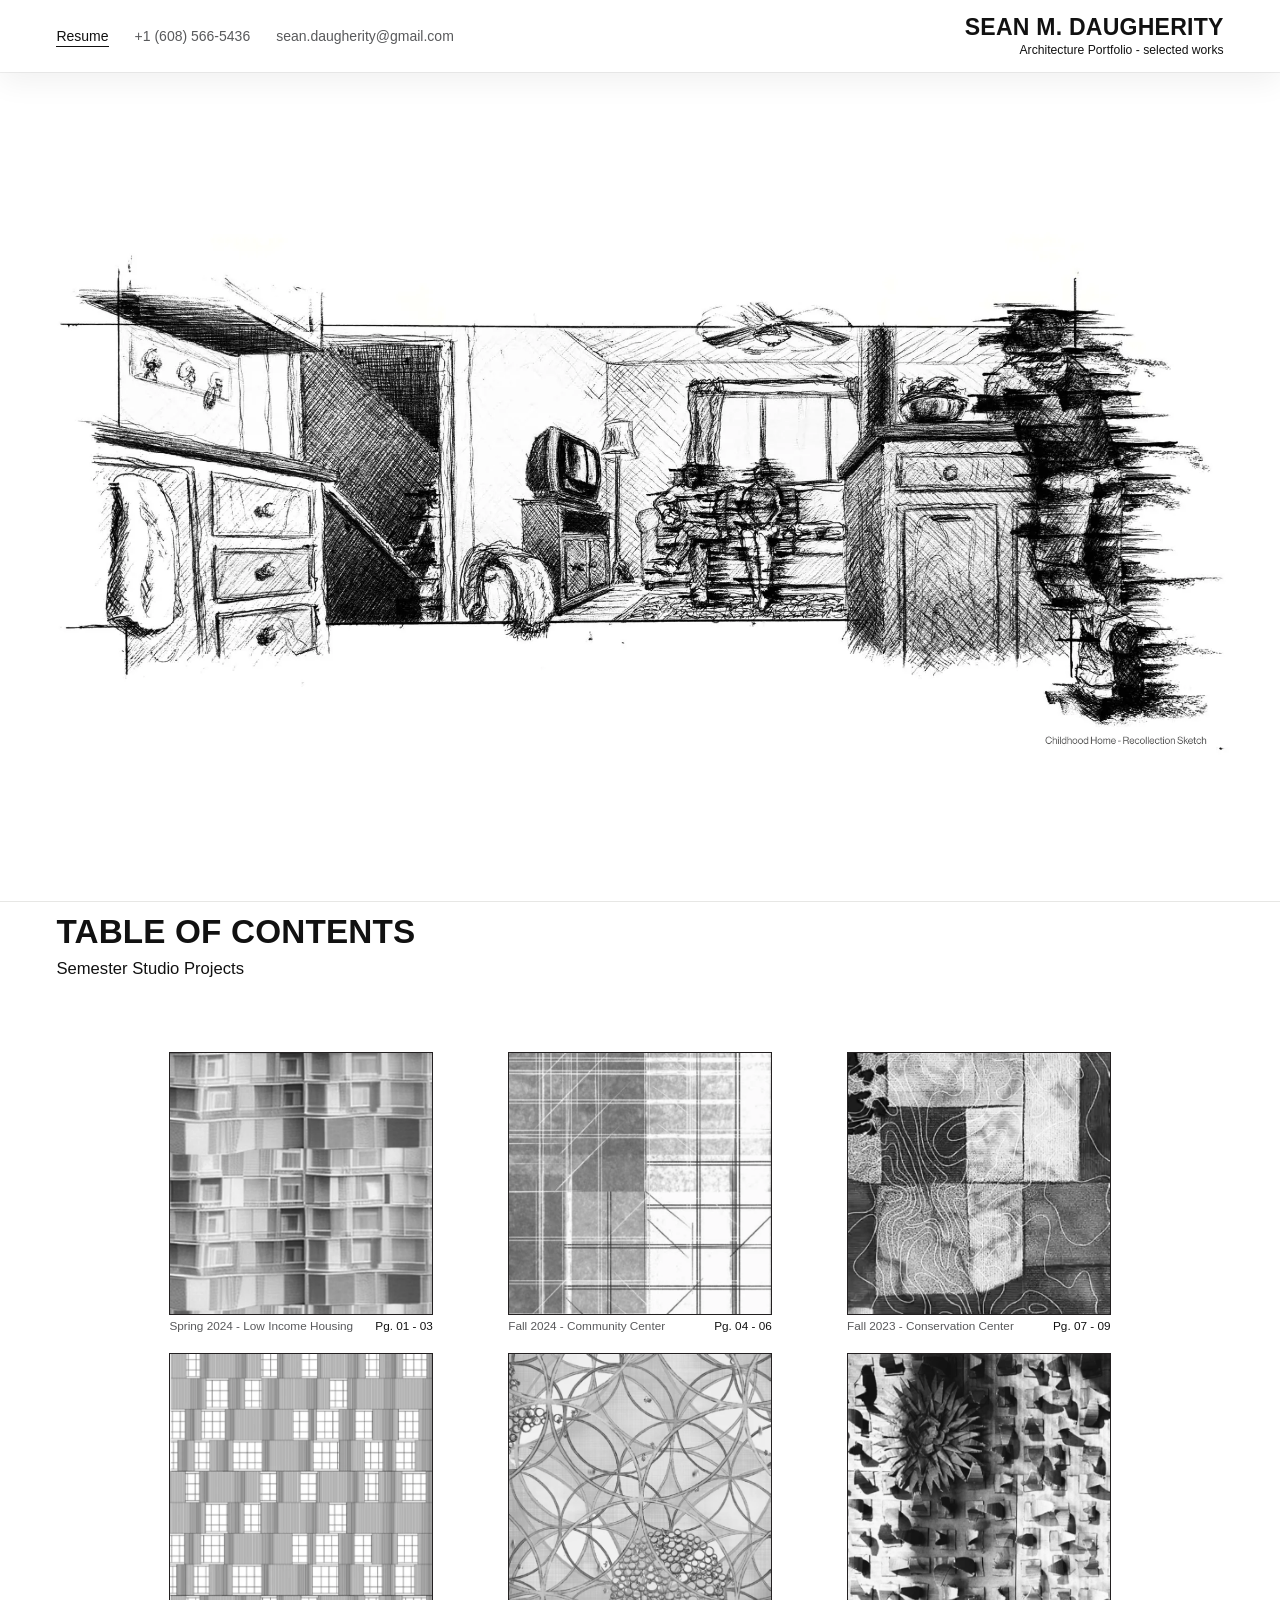
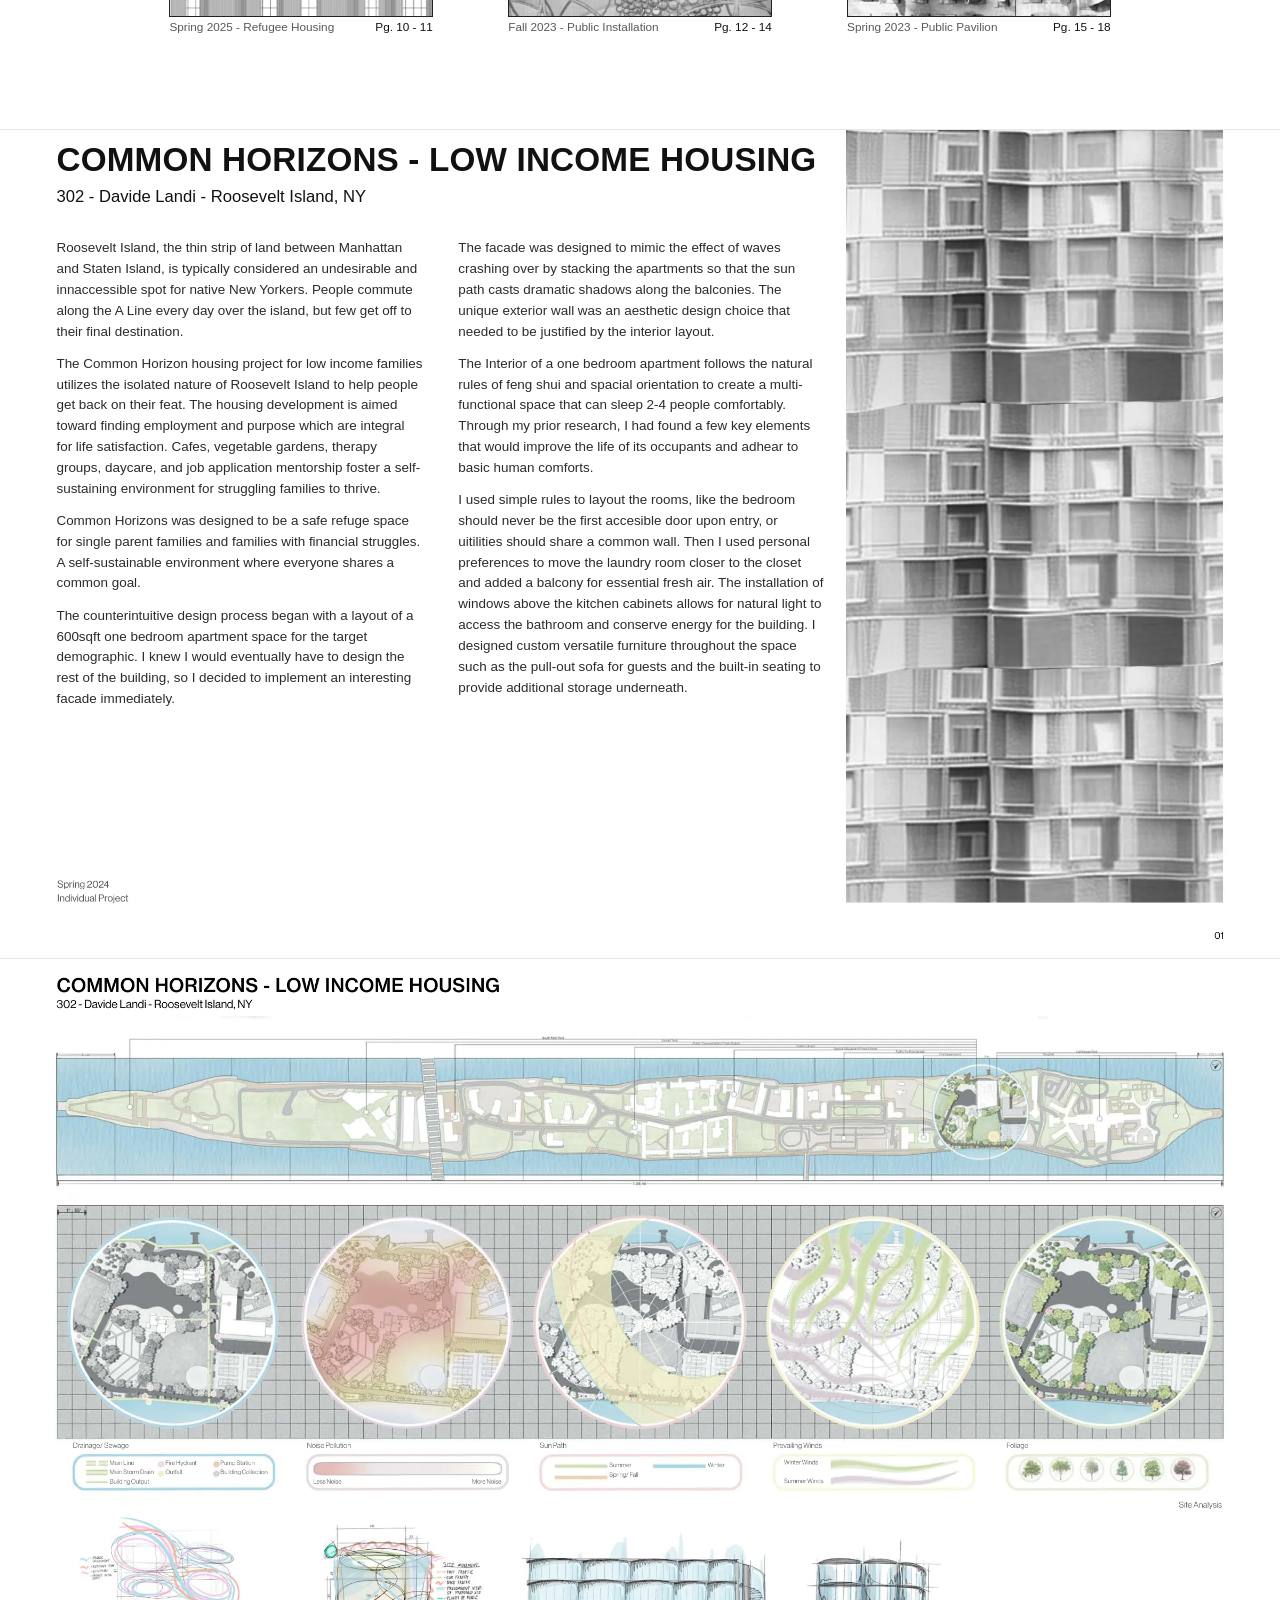
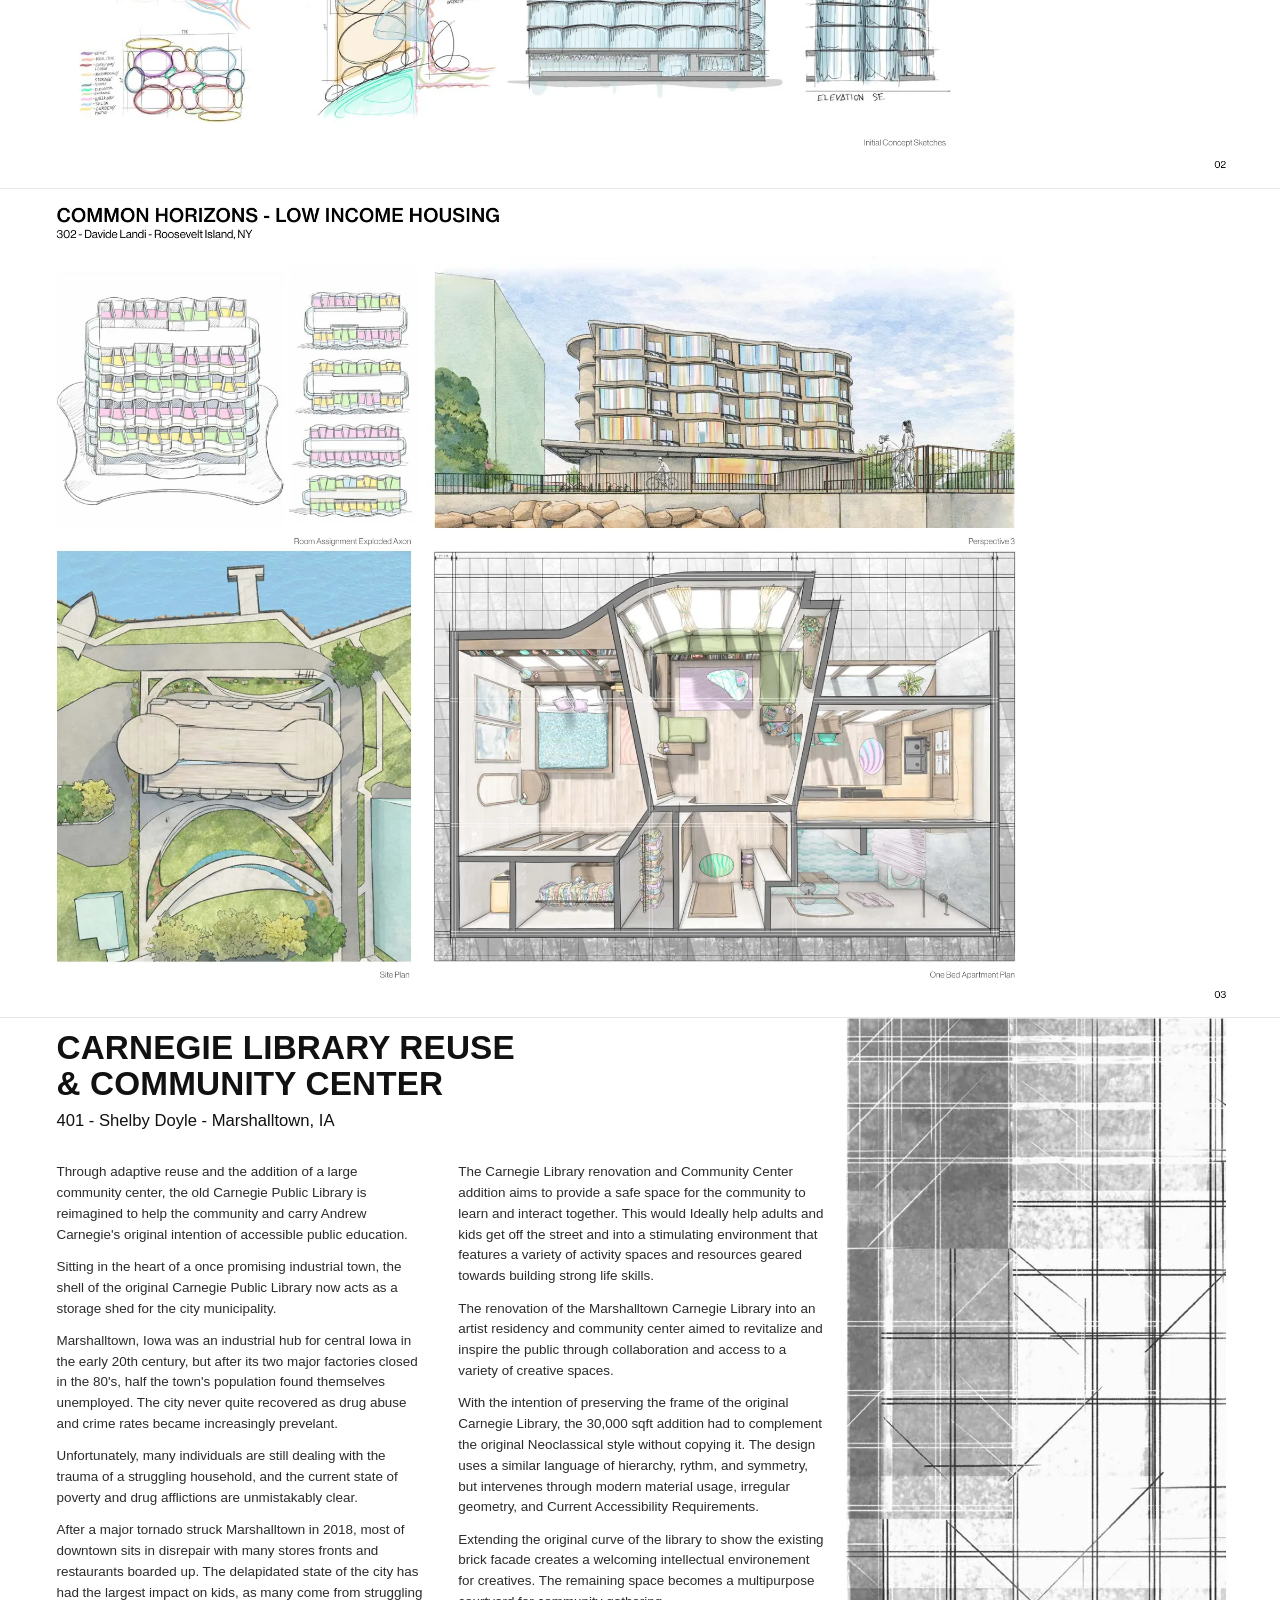
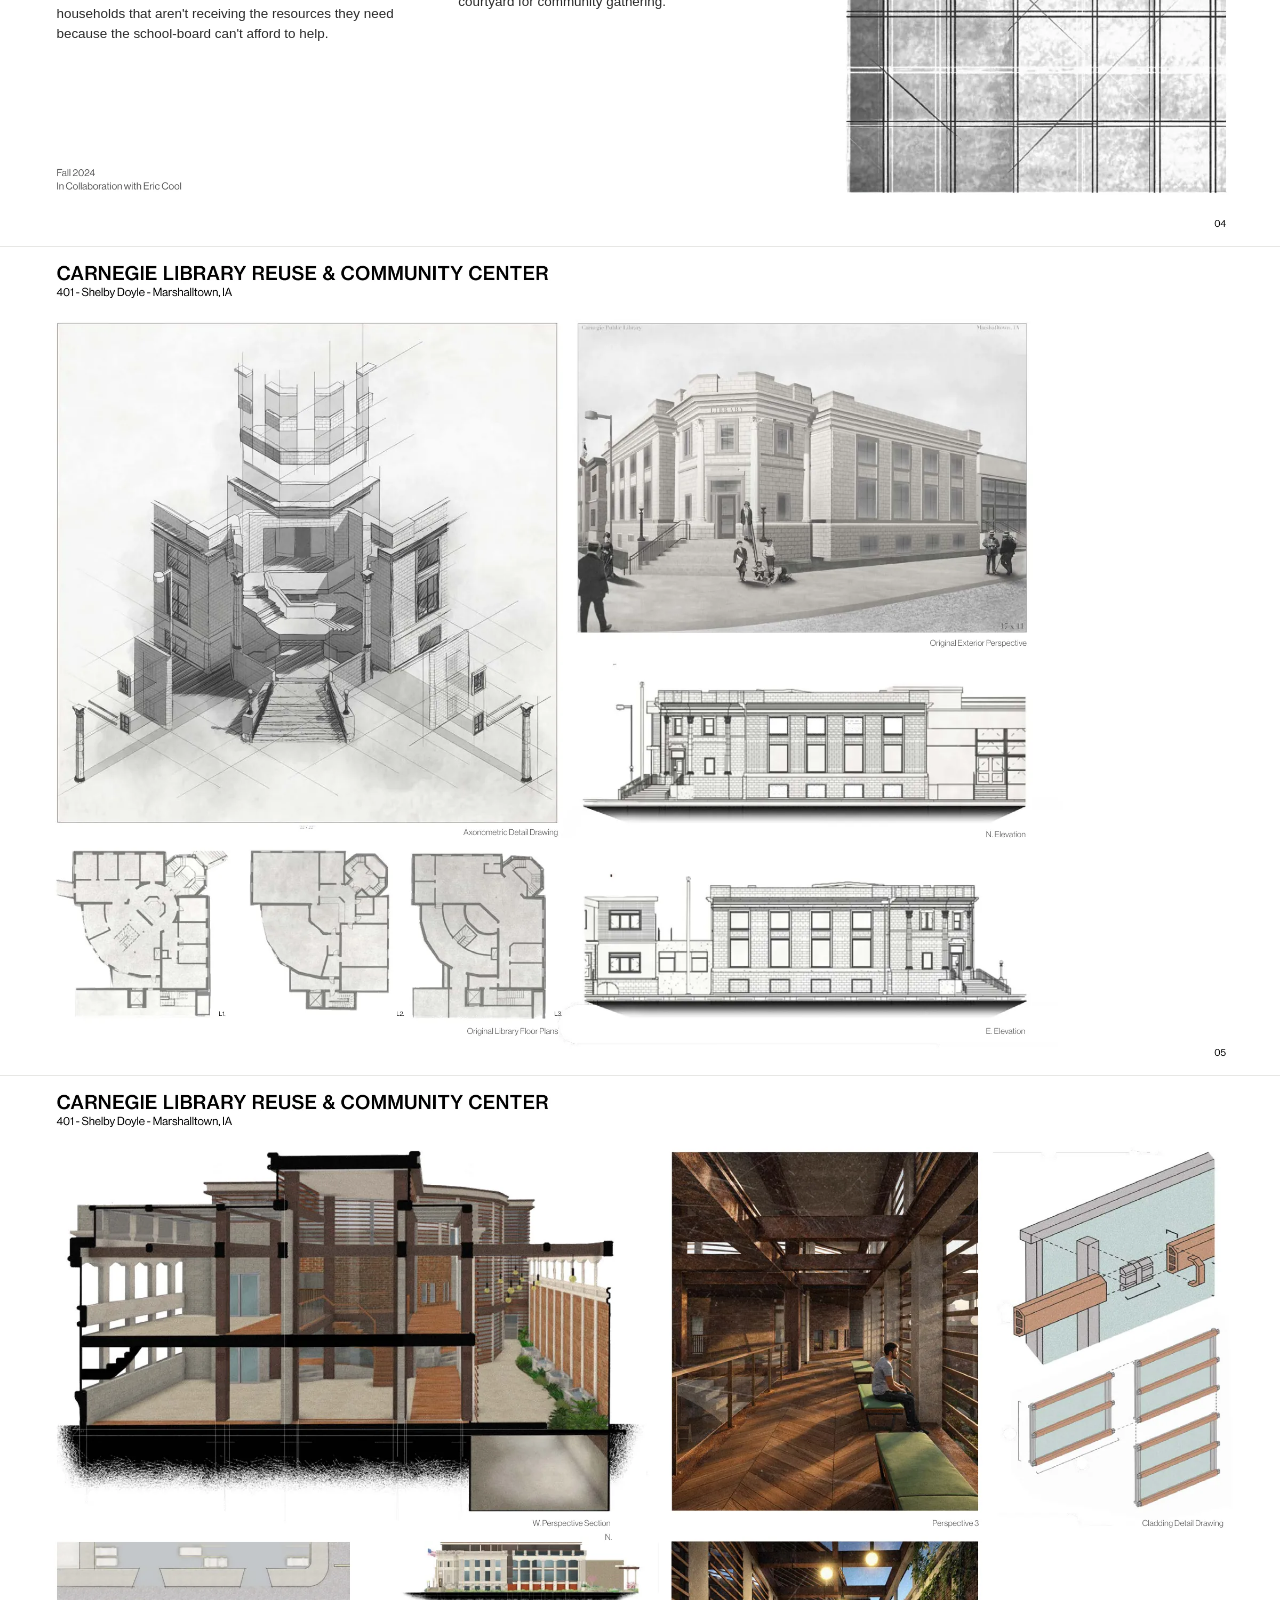
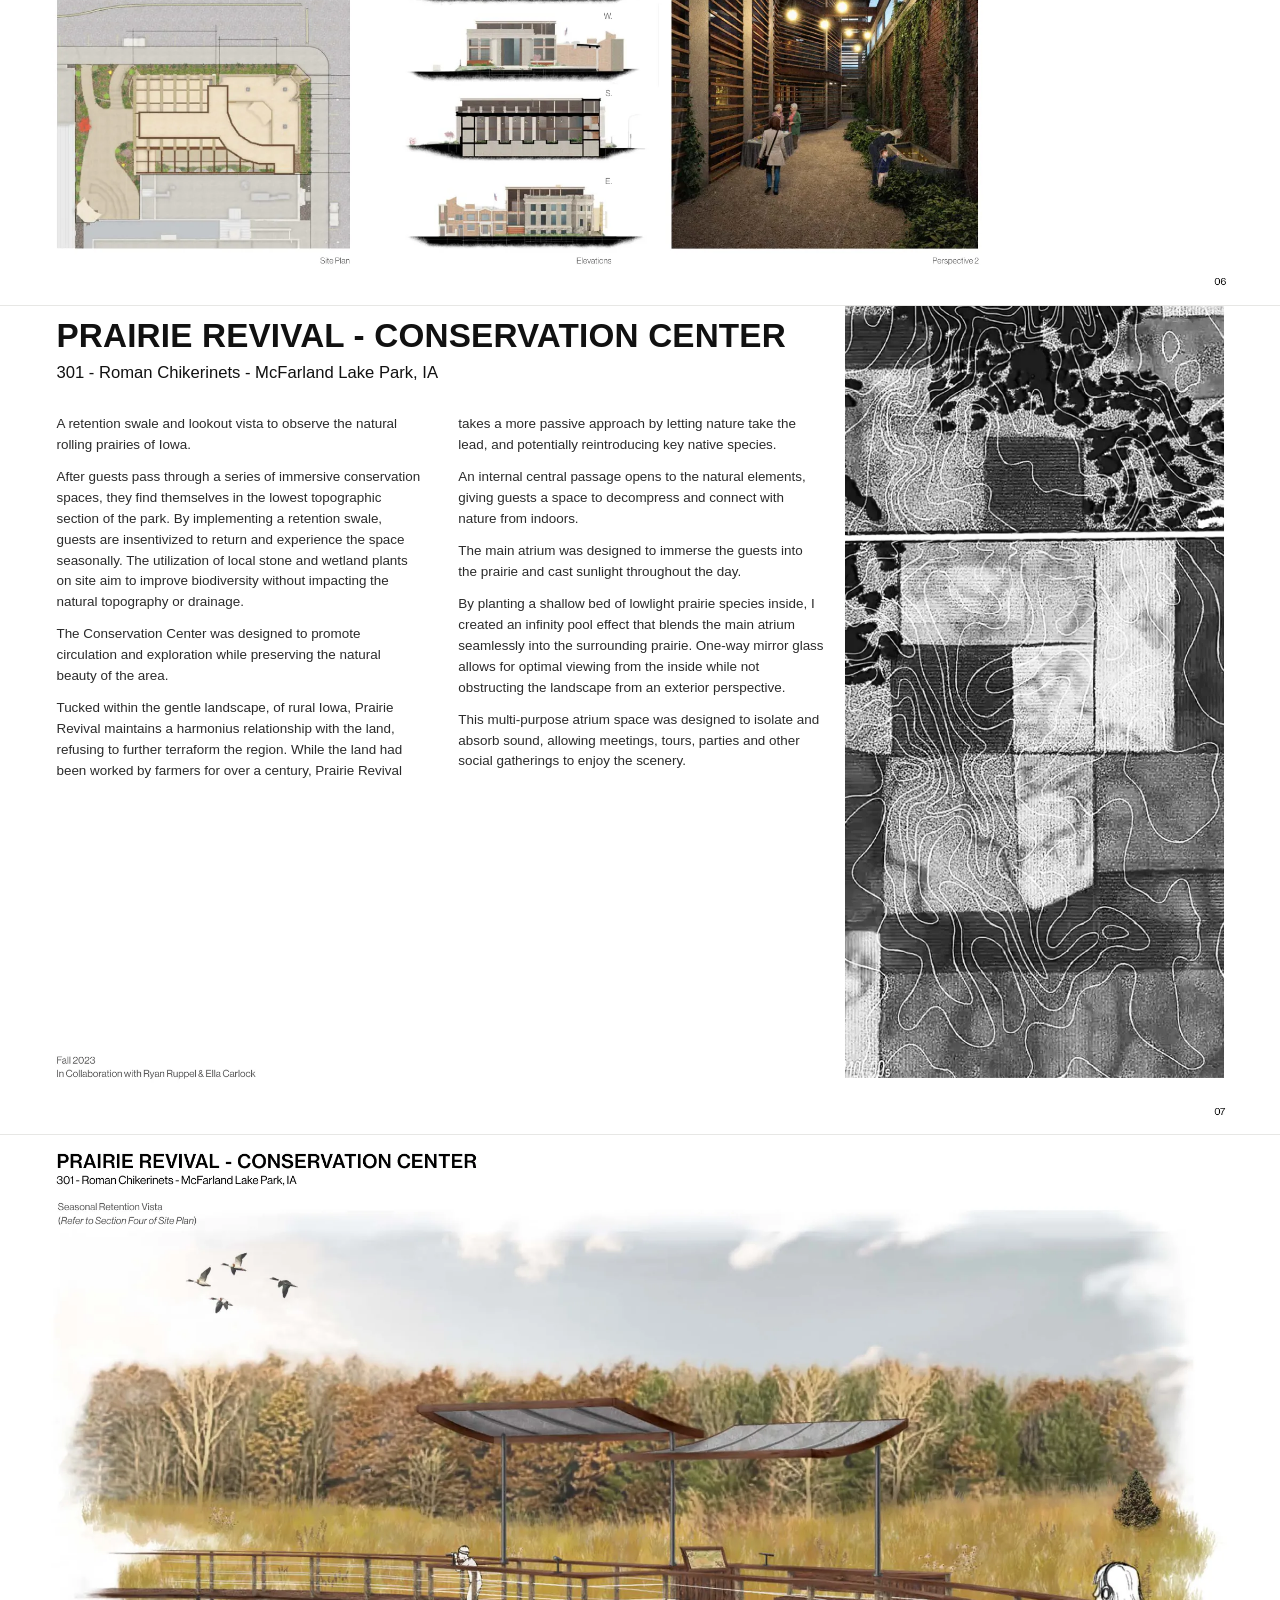
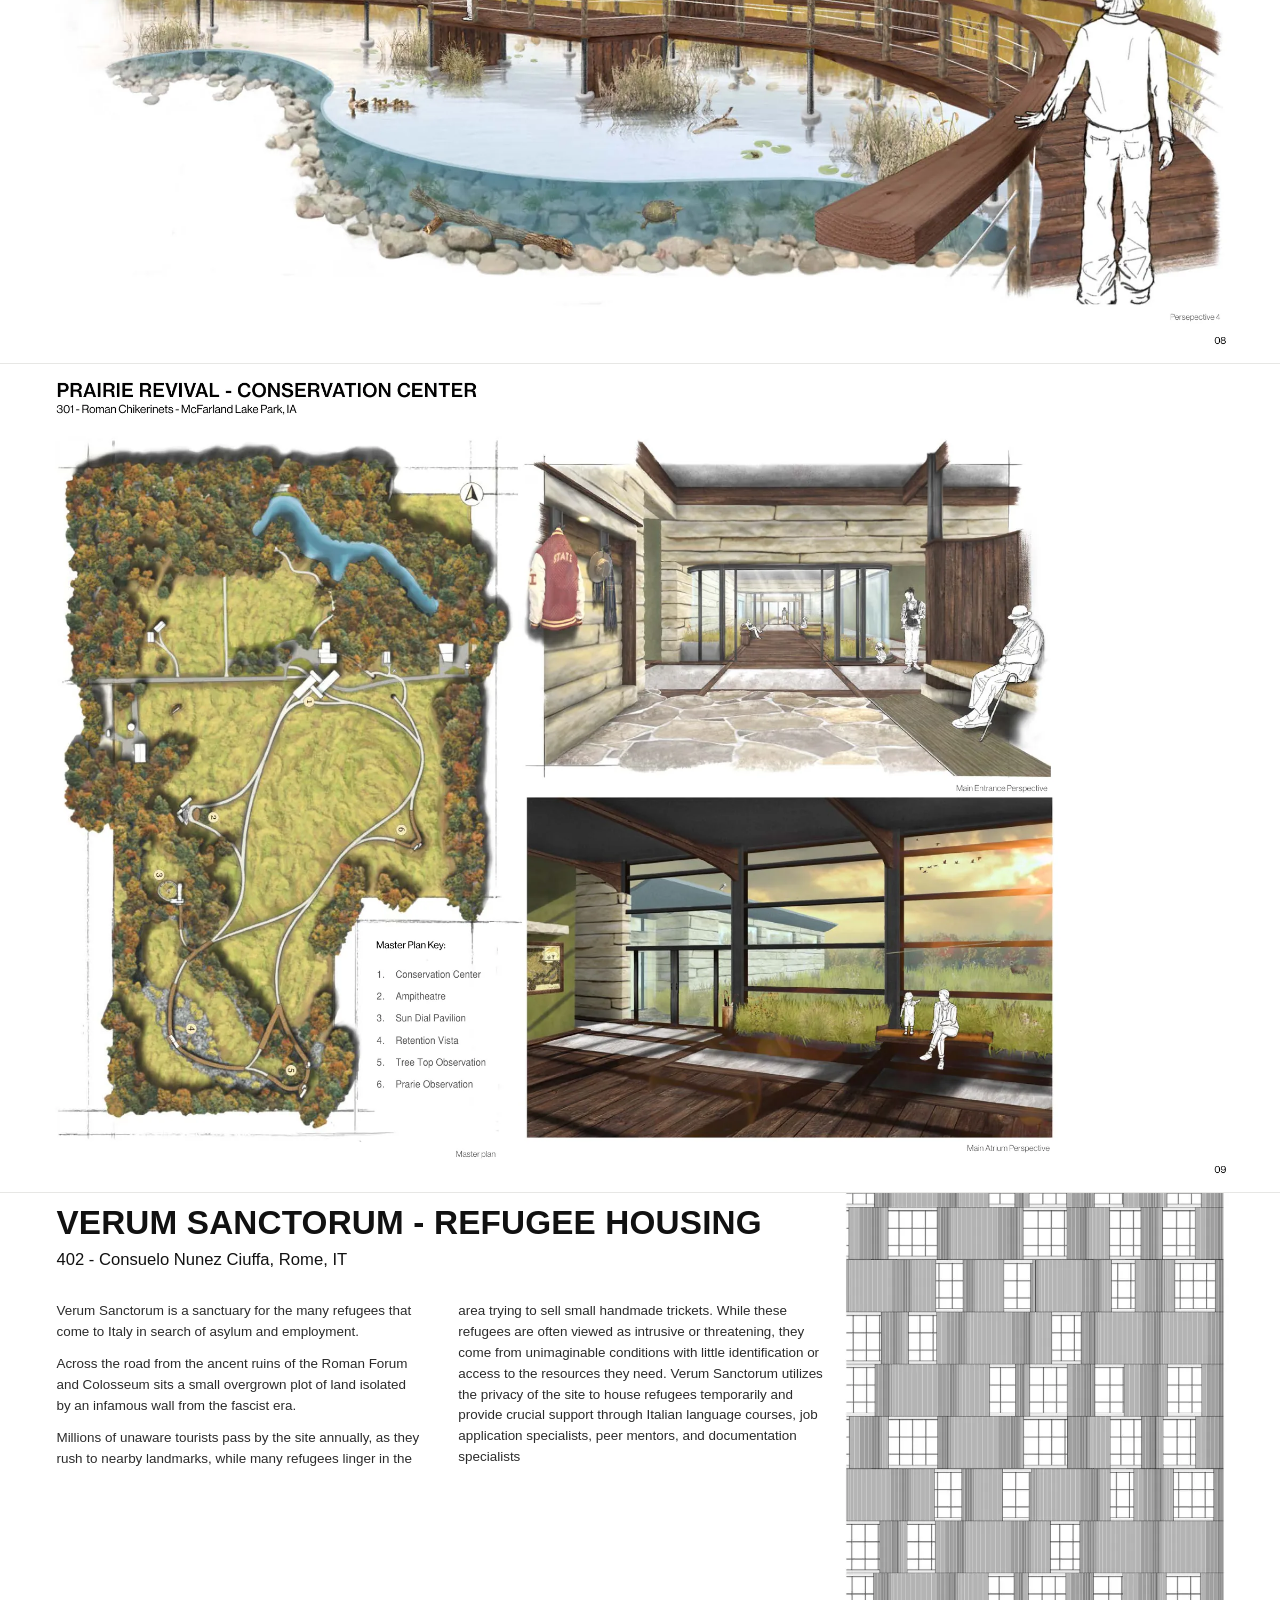
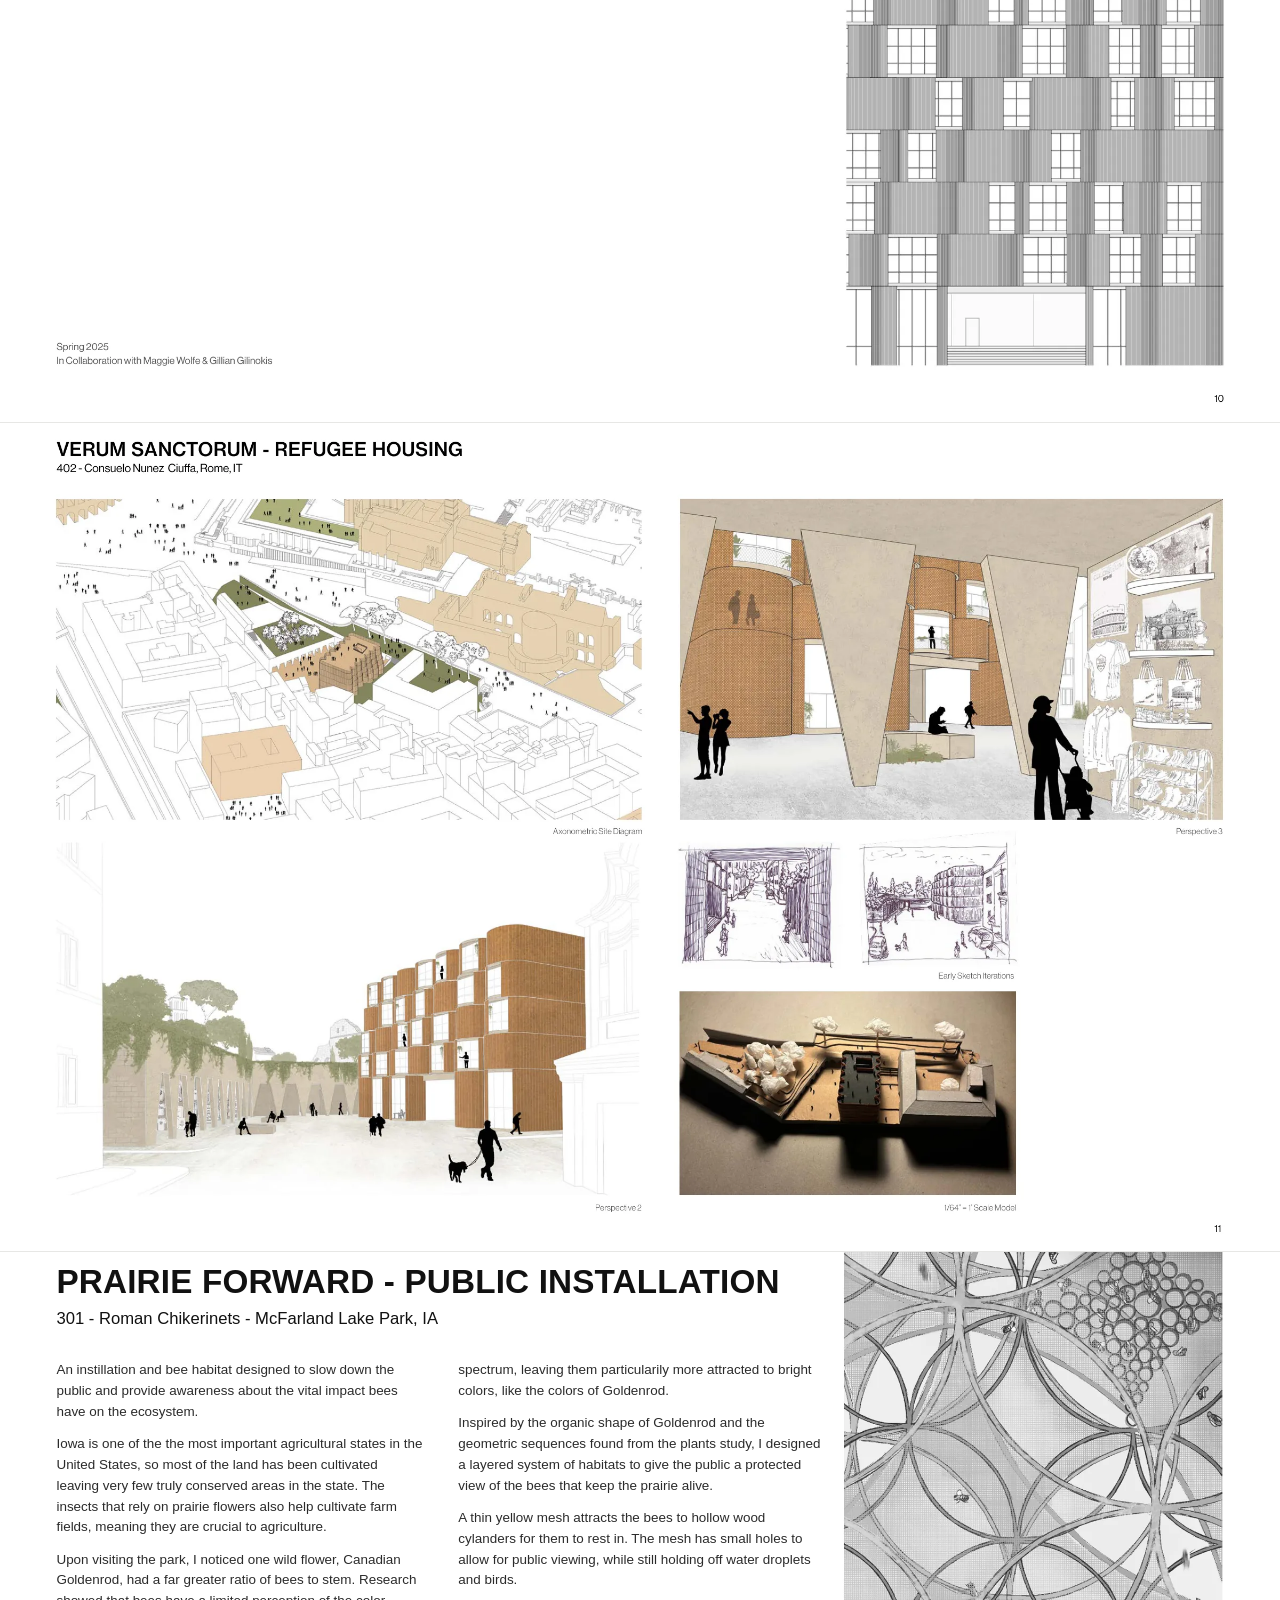
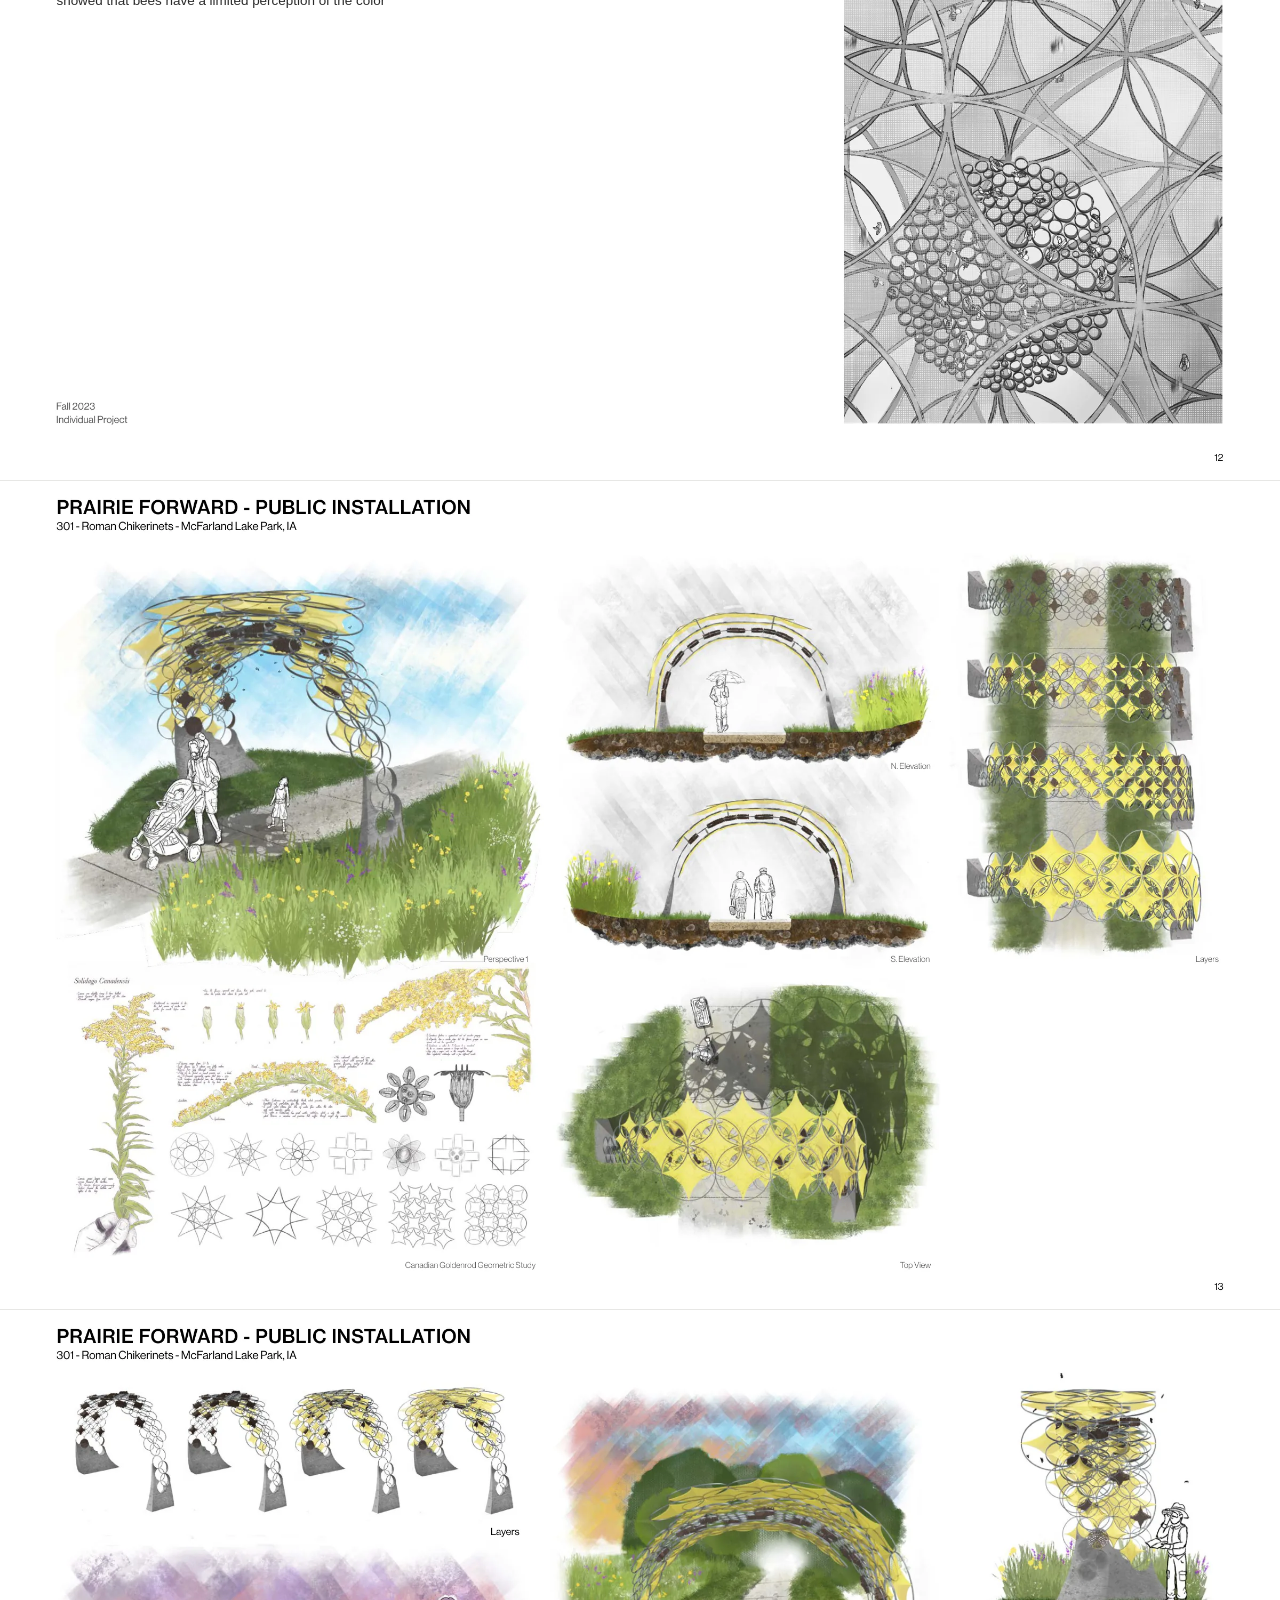
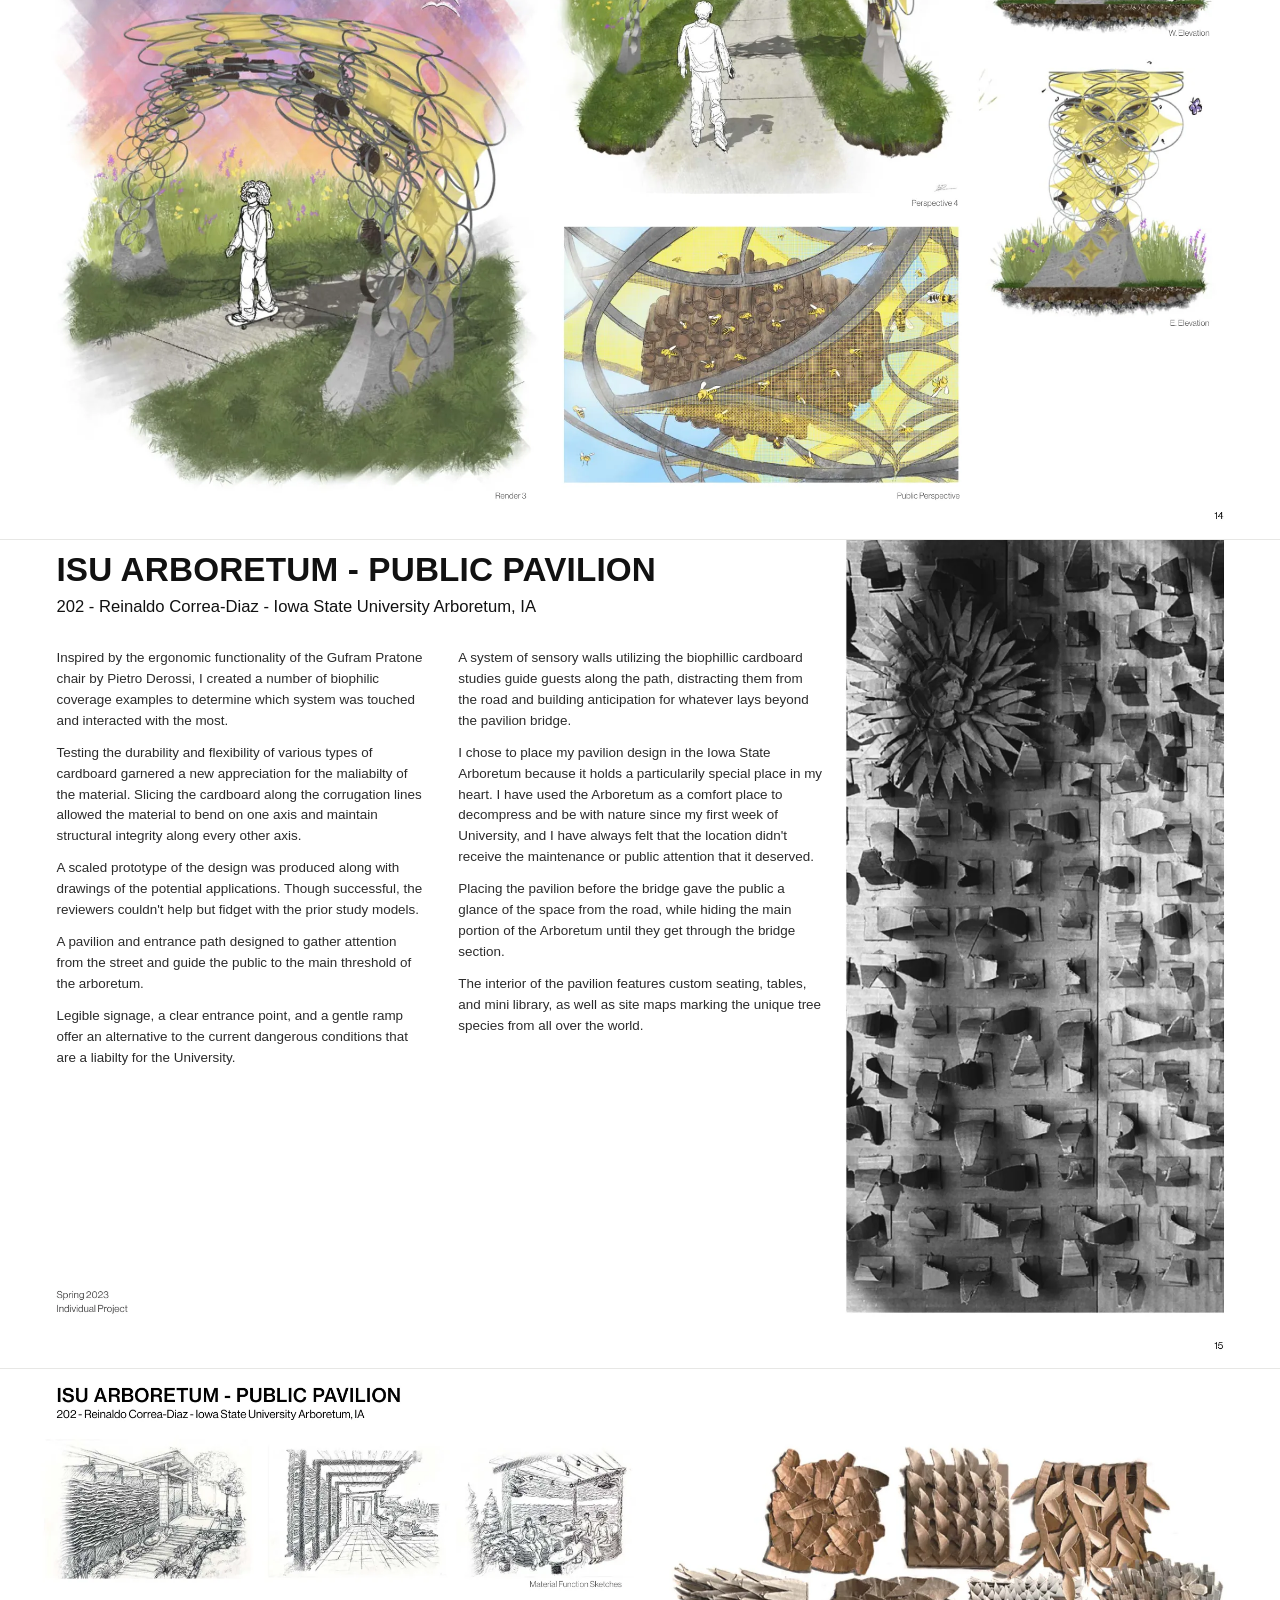
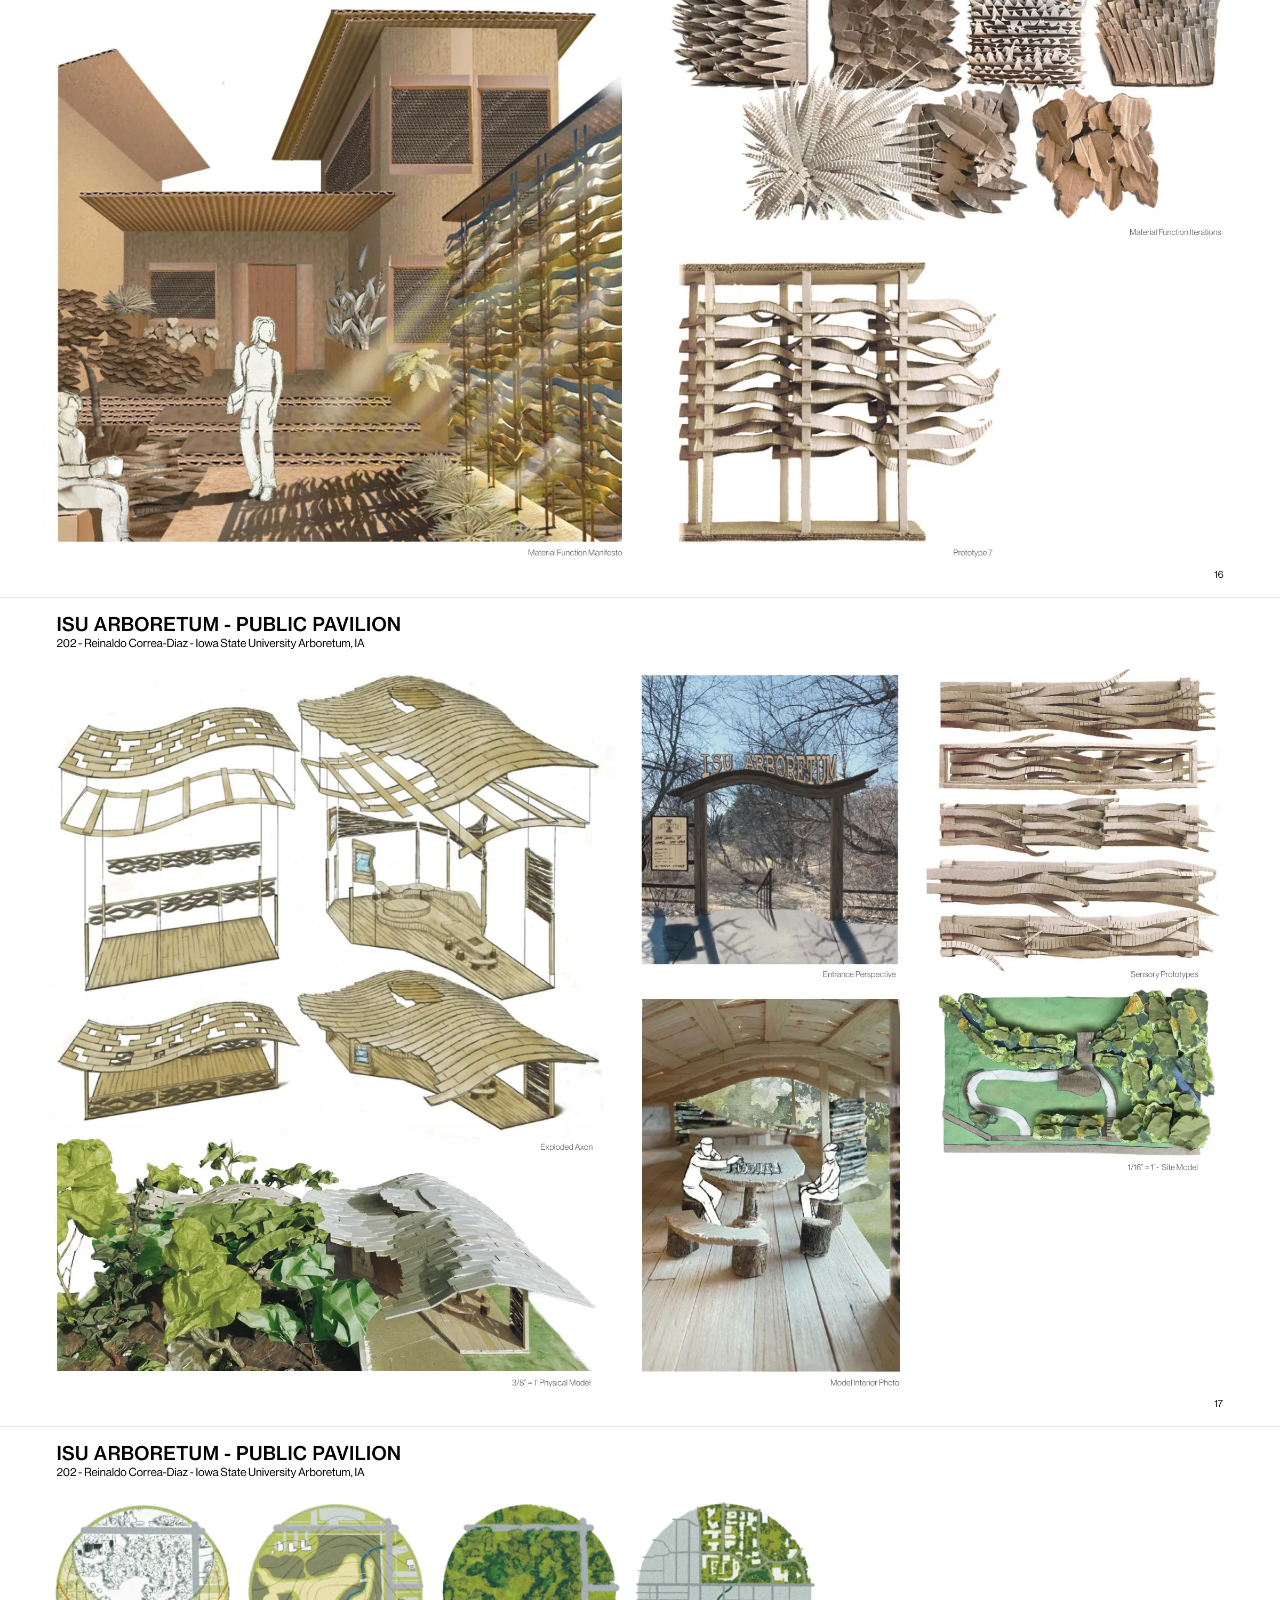
==== commit 5f1ad302: "Move project write-ups onto each project's cover page - Description paragraphs removed from the inne" ====
--- a/index.html
+++ b/index.html
@@ -65,9 +65,18 @@
     </section>
 
     <section class="page" id="common-horizons" aria-label="Page 3 — Common Horizons">
-      <div class="page-head">
+      <div class="page-head has-text">
         <h2>COMMON HORIZONS - LOW INCOME HOUSING</h2>
         <p>302 - Davide Landi - Roosevelt Island, NY</p>
+        <div class="project-text">
+          <p>Roosevelt Island, the thin strip of land between Manhattan and Staten Island, is typically considered an undesirable and innaccessible spot for native New Yorkers. People commute along the A Line every day over the island, but few get off to their final destination.</p>
+          <p>The Common Horizon housing project for low income families utilizes the isolated nature of Roosevelt Island to help people get back on their feat. The housing development is aimed toward finding employment and purpose which are integral for life satisfaction. Cafes, vegetable gardens, therapy groups, daycare, and job application mentorship foster a self-sustaining environment for struggling families to thrive.</p>
+          <p>Common Horizons was designed to be a safe refuge space for single parent families and families with financial struggles. A self-sustainable environment where everyone shares a common goal.</p>
+          <p>The counterintuitive design process began with a layout of a 600sqft one bedroom apartment space for the target demographic. I knew I would eventually have to design the rest of the building, so I decided to implement an interesting facade immediately.</p>
+          <p>The facade was designed to mimic the effect of waves crashing over by stacking the apartments so that the sun path casts dramatic shadows along the balconies. The unique exterior wall was an aesthetic design choice that needed to be justified by the interior layout.</p>
+          <p>The Interior of a one bedroom apartment follows the natural rules of feng shui and spacial orientation to create a multi-functional space that can sleep 2-4 people comfortably. Through my prior research, I had found a few key elements that would improve the life of its occupants and adhear to basic human comforts.</p>
+          <p>I used simple rules to layout the rooms, like the bedroom should never be the first accesible door upon entry, or uitilities should share a common wall. Then I used personal preferences to move the laundry room closer to the closet and added a balcony for essential fresh air. The installation of windows above the kitchen cabinets allows for natural light to access the bathroom and conserve energy for the building. I designed custom versatile furniture throughout the space such as the pull-out sofa for guests and the built-in seating to provide additional storage underneath.</p>
+        </div>
       </div>
       <div class="sheet">
         <img src="assets/pages/page-03.webp" width="2400" height="1553" loading="lazy" alt="Common Horizons — Spring 2024, individual project.">
@@ -81,9 +90,20 @@
     </section>
 
     <section class="page" id="carnegie-library" aria-label="Page 6 — Carnegie Library Reuse &amp; Community Center">
-      <div class="page-head">
+      <div class="page-head has-text">
         <h2>CARNEGIE LIBRARY REUSE &amp; COMMUNITY CENTER</h2>
         <p>401 - Shelby Doyle - Marshalltown, IA</p>
+        <div class="project-text">
+          <p>Through adaptive reuse and the addition of a large community center, the old Carnegie Public Library is reimagined to help the community and carry Andrew Carnegie's original intention of accessible public education.</p>
+          <p>Sitting in the heart of a once promising industrial town, the shell of the original Carnegie Public Library now acts as a storage shed for the city municipality.</p>
+          <p>Marshalltown, Iowa was an industrial hub for central Iowa in the early 20th century, but after its two major factories closed in the 80's, half the town's population found themselves unemployed. The city never quite recovered as drug abuse and crime rates became increasingly prevelant.</p>
+          <p>Unfortunately, many individuals are still dealing with the trauma of a struggling household, and the current state of poverty and drug afflictions are unmistakably clear.</p>
+          <p>After a major tornado struck Marshalltown in 2018, most of downtown sits in disrepair with many stores fronts and restaurants boarded up. The delapidated state of the city has had the largest impact on kids, as many come from struggling households that aren't receiving the resources they need because the school-board can't afford to help.</p>
+          <p>The Carnegie Library renovation and Community Center addition aims to provide a safe space for the community to learn and interact together. This would Ideally help adults and kids get off the street and into a stimulating environment that features a variety of activity spaces and resources geared towards building strong life skills.</p>
+          <p>The renovation of the Marshalltown Carnegie Library into an artist residency and community center aimed to revitalize and inspire the public through collaboration and access to a variety of creative spaces.</p>
+          <p>With the intention of preserving the frame of the original Carnegie Library, the 30,000 sqft addition had to complement the original Neoclassical style without copying it. The design uses a similar language of hierarchy, rythm, and symmetry, but intervenes through modern material usage, irregular geometry, and Current Accessibility Requirements.</p>
+          <p>Extending the original curve of the library to show the existing brick facade creates a welcoming intellectual environement for creatives. The remaining space becomes a multipurpose courtyard for community gathering.</p>
+        </div>
       </div>
       <div class="sheet">
         <img src="assets/pages/page-06.webp" width="2400" height="1553" loading="lazy" alt="Carnegie Library Reuse &amp; Community Center — Fall 2024, in collaboration with Eric Cool.">
@@ -97,9 +117,19 @@
     </section>
 
     <section class="page" id="prairie-revival" aria-label="Page 9 — Prairie Revival">
-      <div class="page-head">
+      <div class="page-head has-text">
         <h2>PRAIRIE REVIVAL - CONSERVATION CENTER</h2>
         <p>301 - Roman Chikerinets - McFarland Lake Park, IA</p>
+        <div class="project-text">
+          <p>A retention swale and lookout vista to observe the natural rolling prairies of Iowa.</p>
+          <p>After guests pass through a series of immersive conservation spaces, they find themselves in the lowest topographic section of the park. By implementing a retention swale, guests are insentivized to return and experience the space seasonally. The utilization of local stone and wetland plants on site aim to improve biodiversity without impacting the natural topography or drainage.</p>
+          <p>The Conservation Center was designed to promote circulation and exploration while preserving the natural beauty of the area.</p>
+          <p>Tucked within the gentle landscape, of rural Iowa, Prairie Revival maintains a harmonius relationship with the land, refusing to further terraform the region. While the land had been worked by farmers for over a century, Prairie Revival takes a more passive approach by letting nature take the lead, and potentially reintroducing key native species.</p>
+          <p>An internal central passage opens to the natural elements, giving guests a space to decompress and connect with nature from indoors.</p>
+          <p>The main atrium was designed to immerse the guests into the prairie and cast sunlight throughout the day.</p>
+          <p>By planting a shallow bed of lowlight prairie species inside, I created an infinity pool effect that blends the main atrium seamlessly into the surrounding prairie. One-way mirror glass allows for optimal viewing from the inside while not obstructing the landscape from an exterior perspective.</p>
+          <p>This multi-purpose atrium space was designed to isolate and absorb sound, allowing meetings, tours, parties and other social gatherings to enjoy the scenery.</p>
+        </div>
       </div>
       <div class="sheet">
         <img src="assets/pages/page-09.webp" width="2400" height="1553" loading="lazy" alt="Prairie Revival — Fall 2023, in collaboration with Ryan Ruppel &amp; Ella Carlock.">
@@ -113,9 +143,14 @@
     </section>
 
     <section class="page" id="verum-sanctorum" aria-label="Page 12 — Verum Sanctorum">
-      <div class="page-head">
+      <div class="page-head has-text">
         <h2>VERUM SANCTORUM - REFUGEE HOUSING</h2>
         <p>402 - Consuelo Nunez Ciuffa, Rome, IT</p>
+        <div class="project-text">
+          <p>Verum Sanctorum is a sanctuary for the many refugees that come to Italy in search of asylum and employment.</p>
+          <p>Across the road from the ancent ruins of the Roman Forum and Colosseum sits a small overgrown plot of land isolated by an infamous wall from the fascist era.</p>
+          <p>Millions of unaware tourists pass by the site annually, as they rush to nearby landmarks, while many refugees linger in the area trying to sell small handmade trickets. While these refugees are often viewed as intrusive or threatening, they come from unimaginable conditions with little identification or access to the resources they need. Verum Sanctorum utilizes the privacy of the site to house refugees temporarily and provide crucial support through Italian language courses, job application specialists, peer mentors, and documentation specialists</p>
+        </div>
       </div>
       <div class="sheet">
         <img src="assets/pages/page-12.webp" width="2400" height="1553" loading="lazy" alt="Verum Sanctorum — Spring 2025, in collaboration with Maggie Wolfe &amp; Gillian Gilinokis.">
@@ -126,9 +161,16 @@
     </section>
 
     <section class="page" id="prairie-forward" aria-label="Page 14 — Prairie Forward">
-      <div class="page-head">
+      <div class="page-head has-text">
         <h2>PRAIRIE FORWARD - PUBLIC INSTALLATION</h2>
         <p>301 - Roman Chikerinets - McFarland Lake Park, IA</p>
+        <div class="project-text">
+          <p>An instillation and bee habitat designed to slow down the public and provide awareness about the vital impact bees have on the ecosystem.</p>
+          <p>Iowa is one of the the most important agricultural states in the United States, so most of the land has been cultivated leaving very few truly conserved areas in the state. The insects that rely on prairie flowers also help cultivate farm fields, meaning they are crucial to agriculture.</p>
+          <p>Upon visiting the park, I noticed one wild flower, Canadian Goldenrod, had a far greater ratio of bees to stem. Research showed that bees have a limited perception of the color spectrum, leaving them particularily more attracted to bright colors, like the colors of Goldenrod.</p>
+          <p>Inspired by the organic shape of Goldenrod and the geometric sequences found from the plants study, I designed a layered system of habitats to give the public a protected view of the bees that keep the prairie alive.</p>
+          <p>A thin yellow mesh attracts the bees to hollow wood cylanders for them to rest in. The mesh has small holes to allow for public viewing, while still holding off water droplets and birds.</p>
+        </div>
       </div>
       <div class="sheet">
         <img src="assets/pages/page-14.webp" width="2400" height="1553" loading="lazy" alt="Prairie Forward — Fall 2023, individual project.">
@@ -142,9 +184,20 @@
     </section>
 
     <section class="page" id="isu-arboretum" aria-label="Page 17 — ISU Arboretum">
-      <div class="page-head">
+      <div class="page-head has-text">
         <h2>ISU ARBORETUM - PUBLIC PAVILION</h2>
         <p>202 - Reinaldo Correa-Diaz - Iowa State University Arboretum, IA</p>
+        <div class="project-text">
+          <p>Inspired by the ergonomic functionality of the Gufram Pratone chair by Pietro Derossi, I created a number of biophilic coverage examples to determine which system was touched and interacted with the most.</p>
+          <p>Testing the durability and flexibility of various types of cardboard garnered a new appreciation for the maliabilty of the material. Slicing the cardboard along the corrugation lines allowed the material to bend on one axis and maintain structural integrity along every other axis.</p>
+          <p>A scaled prototype of the design was produced along with drawings of the potential applications. Though successful, the reviewers couldn't help but fidget with the prior study models.</p>
+          <p>A pavilion and entrance path designed to gather attention from the street and guide the public to the main threshold of the arboretum.</p>
+          <p>Legible signage, a clear entrance point, and a gentle ramp offer an alternative to the current dangerous conditions that are a liabilty for the University.</p>
+          <p>A system of sensory walls utilizing the biophillic cardboard studies guide guests along the path, distracting them from the road and building anticipation for whatever lays beyond the pavilion bridge.</p>
+          <p>I chose to place my pavilion design in the Iowa State Arboretum because it holds a particularily special place in my heart. I have used the Arboretum as a comfort place to decompress and be with nature since my first week of University, and I have always felt that the location didn't receive the maintenance or public attention that it deserved.</p>
+          <p>Placing the pavilion before the bridge gave the public a glance of the space from the road, while hiding the main portion of the Arboretum until they get through the bridge section.</p>
+          <p>The interior of the pavilion features custom seating, tables, and mini library, as well as site maps marking the unique tree species from all over the world.</p>
+        </div>
       </div>
       <div class="sheet">
         <img src="assets/pages/page-17.webp" width="2400" height="1553" loading="lazy" alt="ISU Arboretum — Spring 2023, individual project.">
--- a/assets/site.css
+++ b/assets/site.css
@@ -121,13 +121,28 @@
   letter-spacing: 0.005em;
   text-wrap: balance;
 }
-.page-head p {
+.page-head > p {
   margin: 0.45em 0 0;
   font-size: 1.3cqw;
   line-height: 1.3;
 }
+/* Project write-ups, moved from the inner pages into the cover page's white space */
+.page-head.has-text { max-width: 60%; }
+.project-text {
+  margin-top: 2.4cqw;
+  columns: 2;
+  column-gap: 2.8cqw;
+  font-size: 1.05cqw;
+  line-height: 1.55;
+  color: #2b2b2b;
+  orphans: 2;
+  widows: 2;
+}
+.project-text p { margin: 0 0 0.85em; }
+.project-text p:last-child { margin-bottom: 0; }
+
 .page-head.compact h2 { font-size: 2cqw; }
-.page-head.compact p { font-size: 1.15cqw; margin-top: 0.3em; }
+.page-head.compact > p { font-size: 1.15cqw; margin-top: 0.3em; }
 
 /* ---------- Table of contents ---------- */
 
@@ -287,8 +302,15 @@
   }
   .page-head h2,
   .page-head.compact h2 { font-size: 18px; }
-  .page-head p,
-  .page-head.compact p { font-size: 12px; }
+  .page-head > p,
+  .page-head.compact > p { font-size: 12px; }
+  .page-head.has-text { max-width: none; }
+  .project-text {
+    columns: 1;
+    margin-top: 14px;
+    font-size: 14px;
+    line-height: 1.55;
+  }
 
   .page.toc { aspect-ratio: auto; padding-bottom: 24px; }
   .toc-grid {
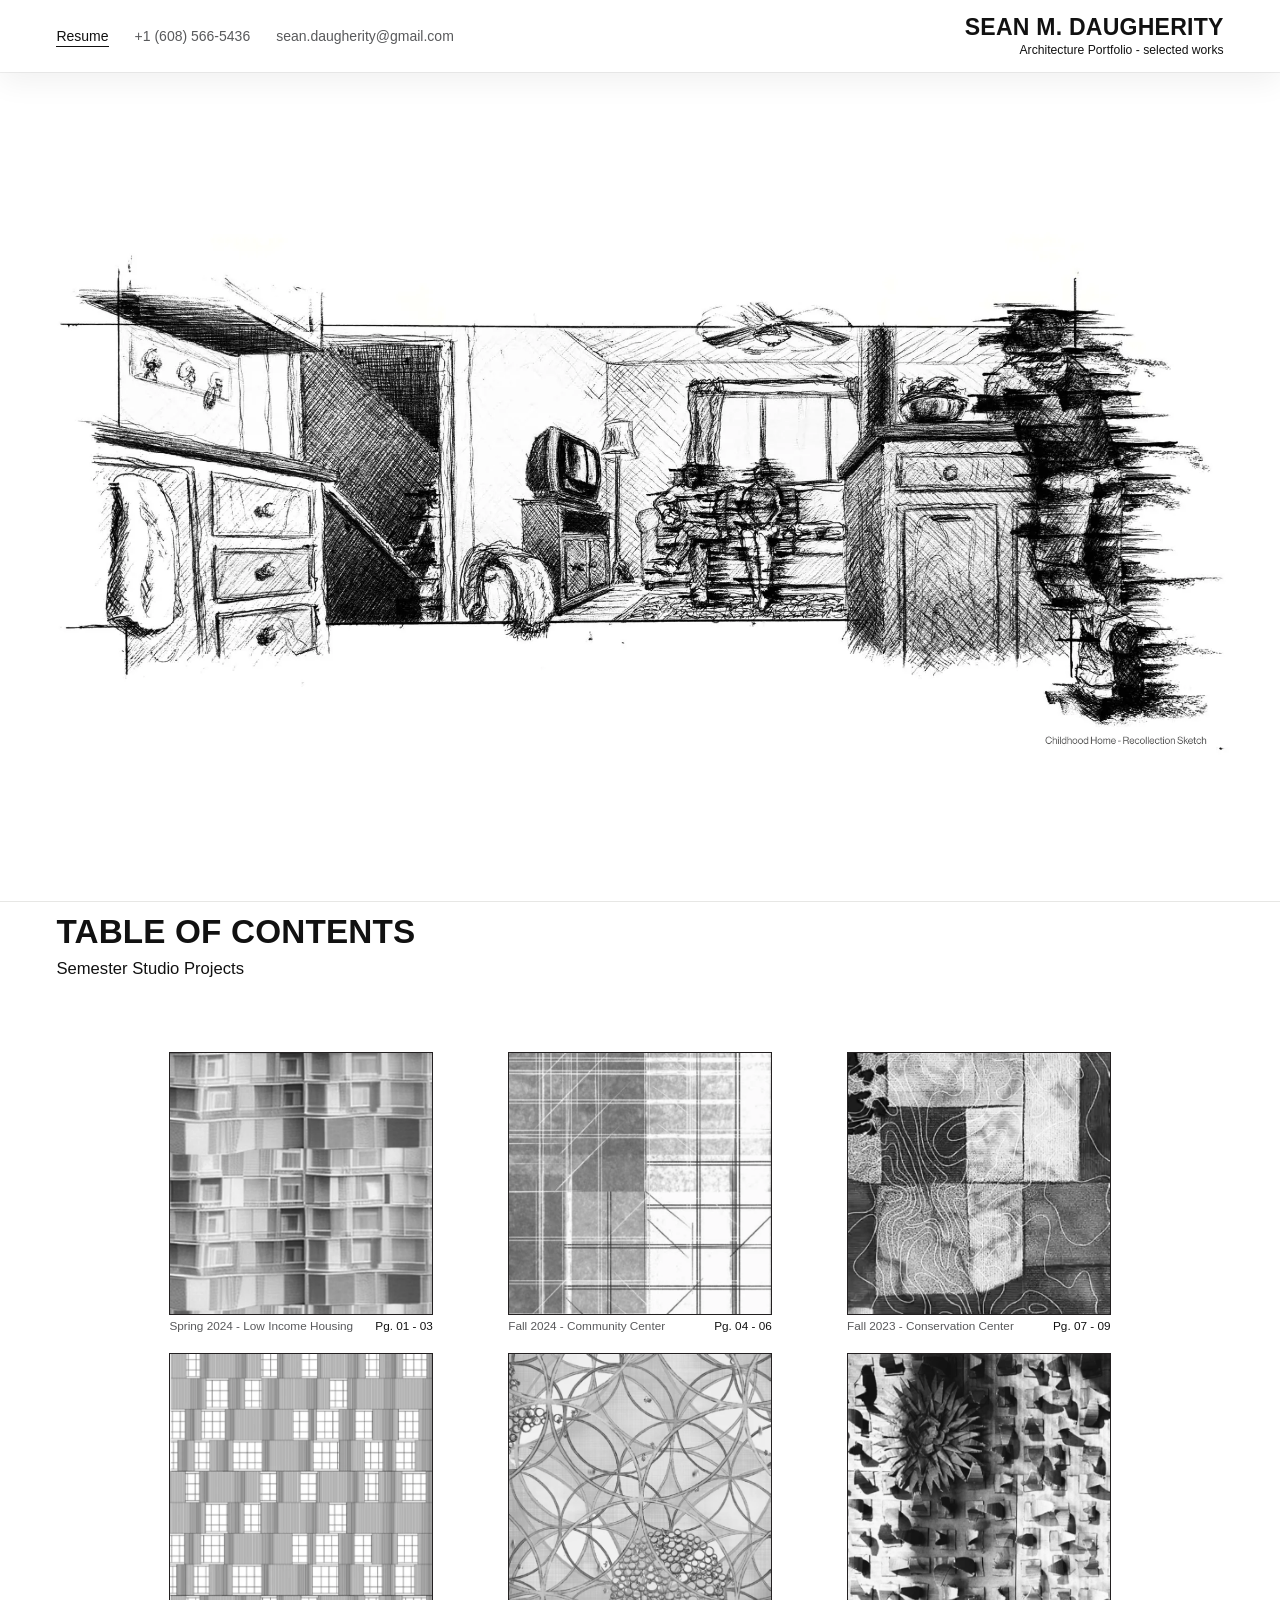
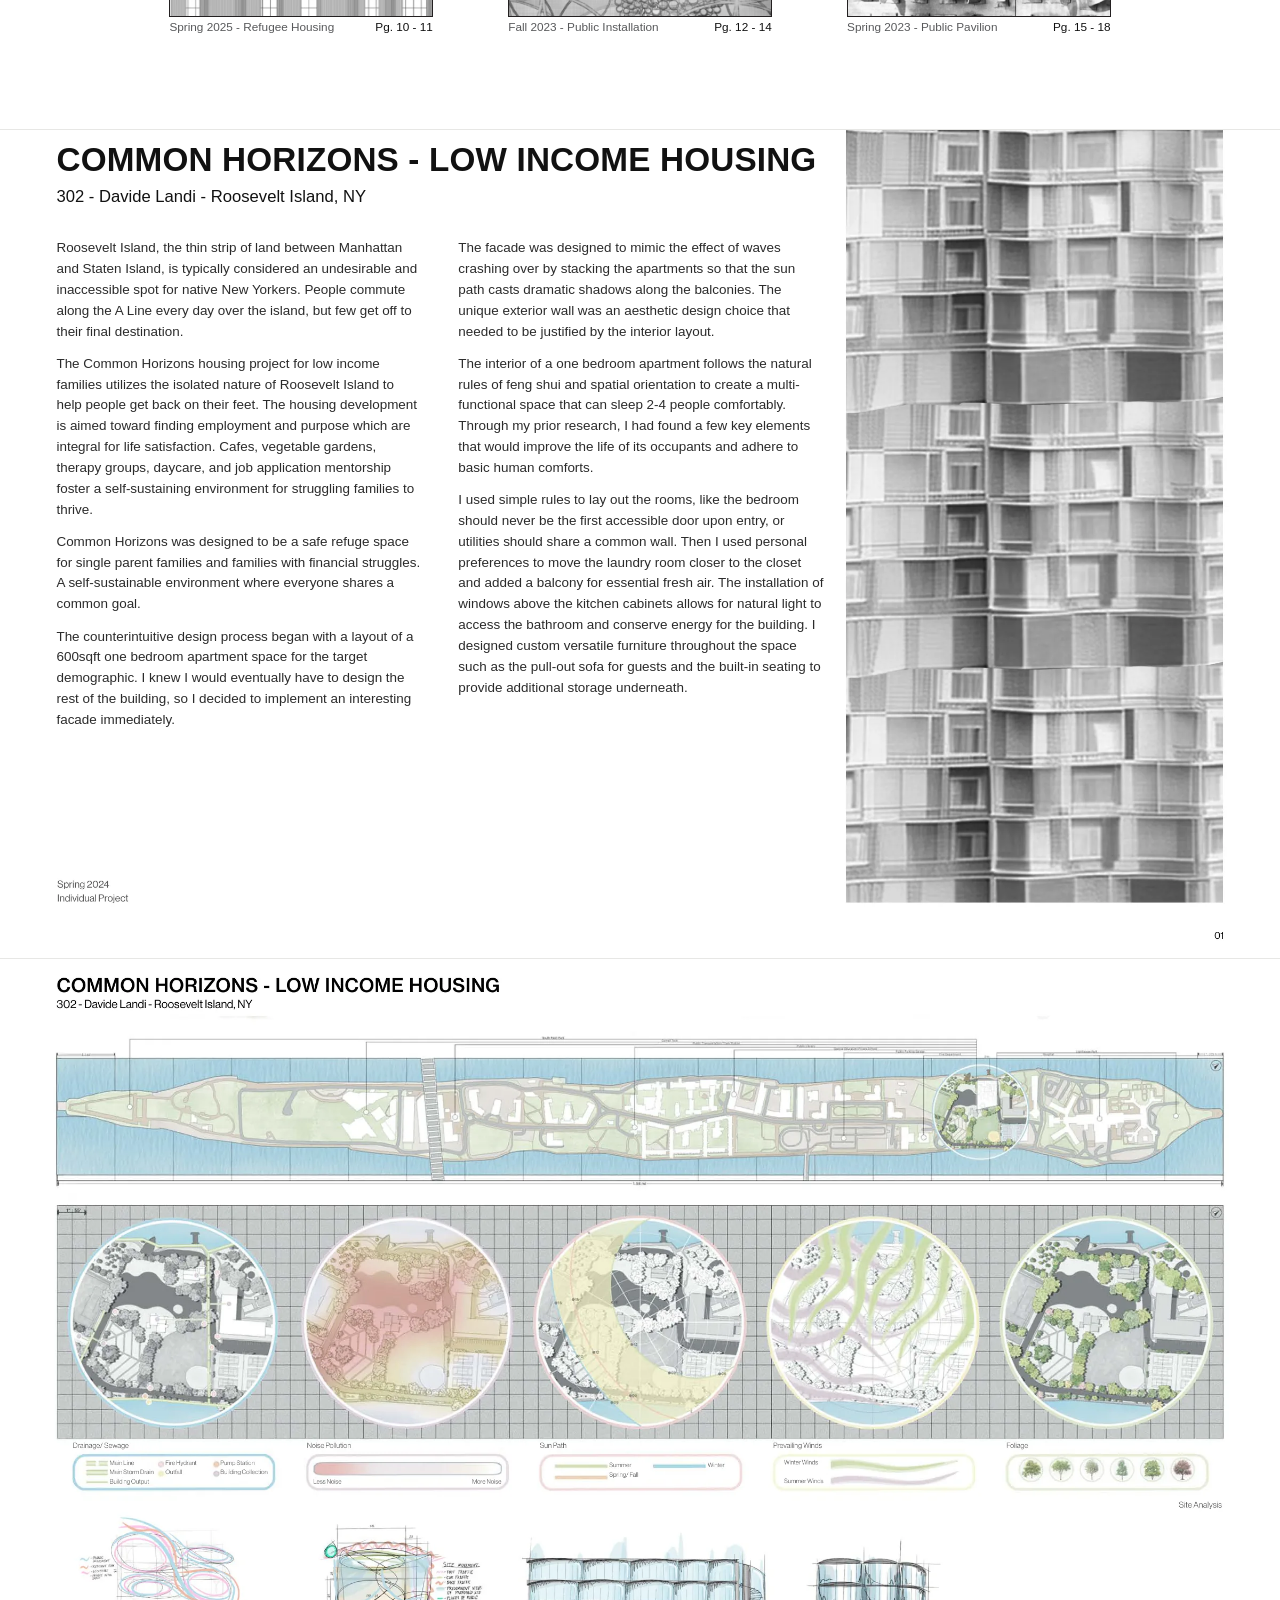
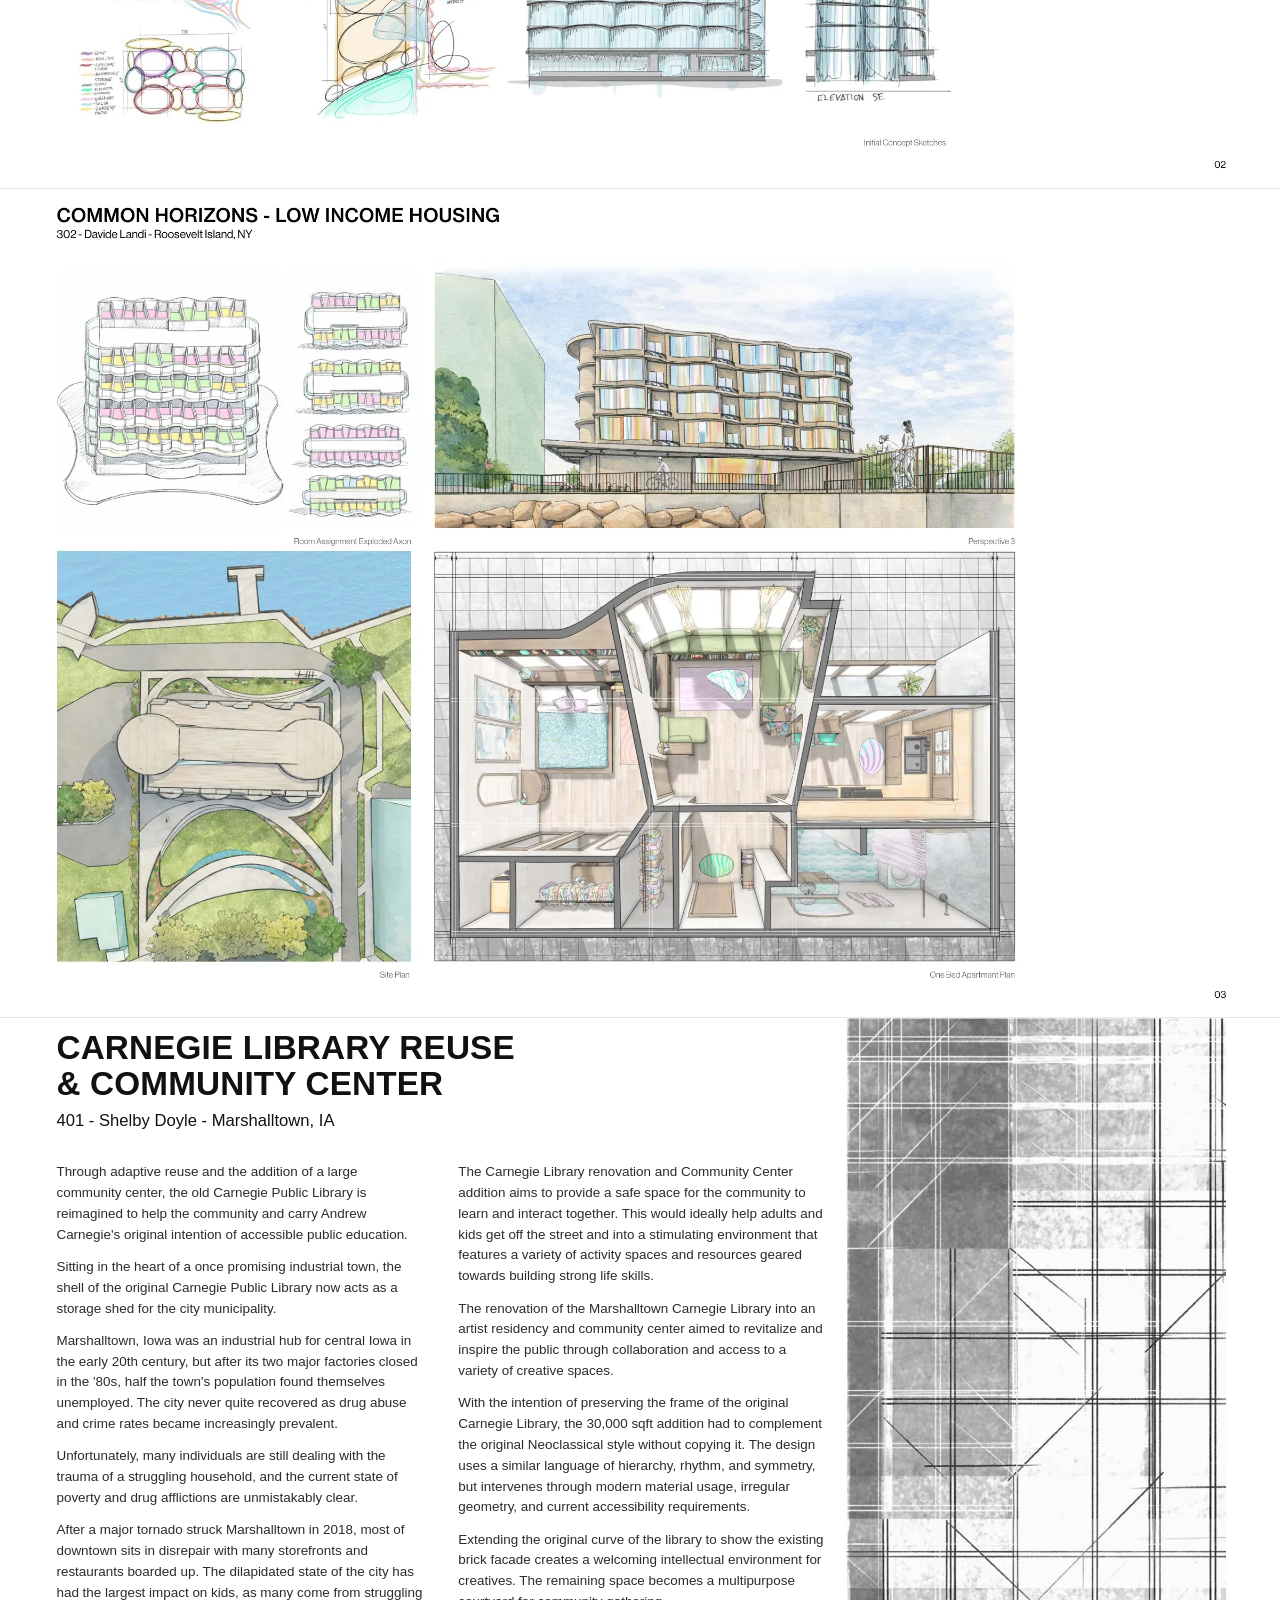
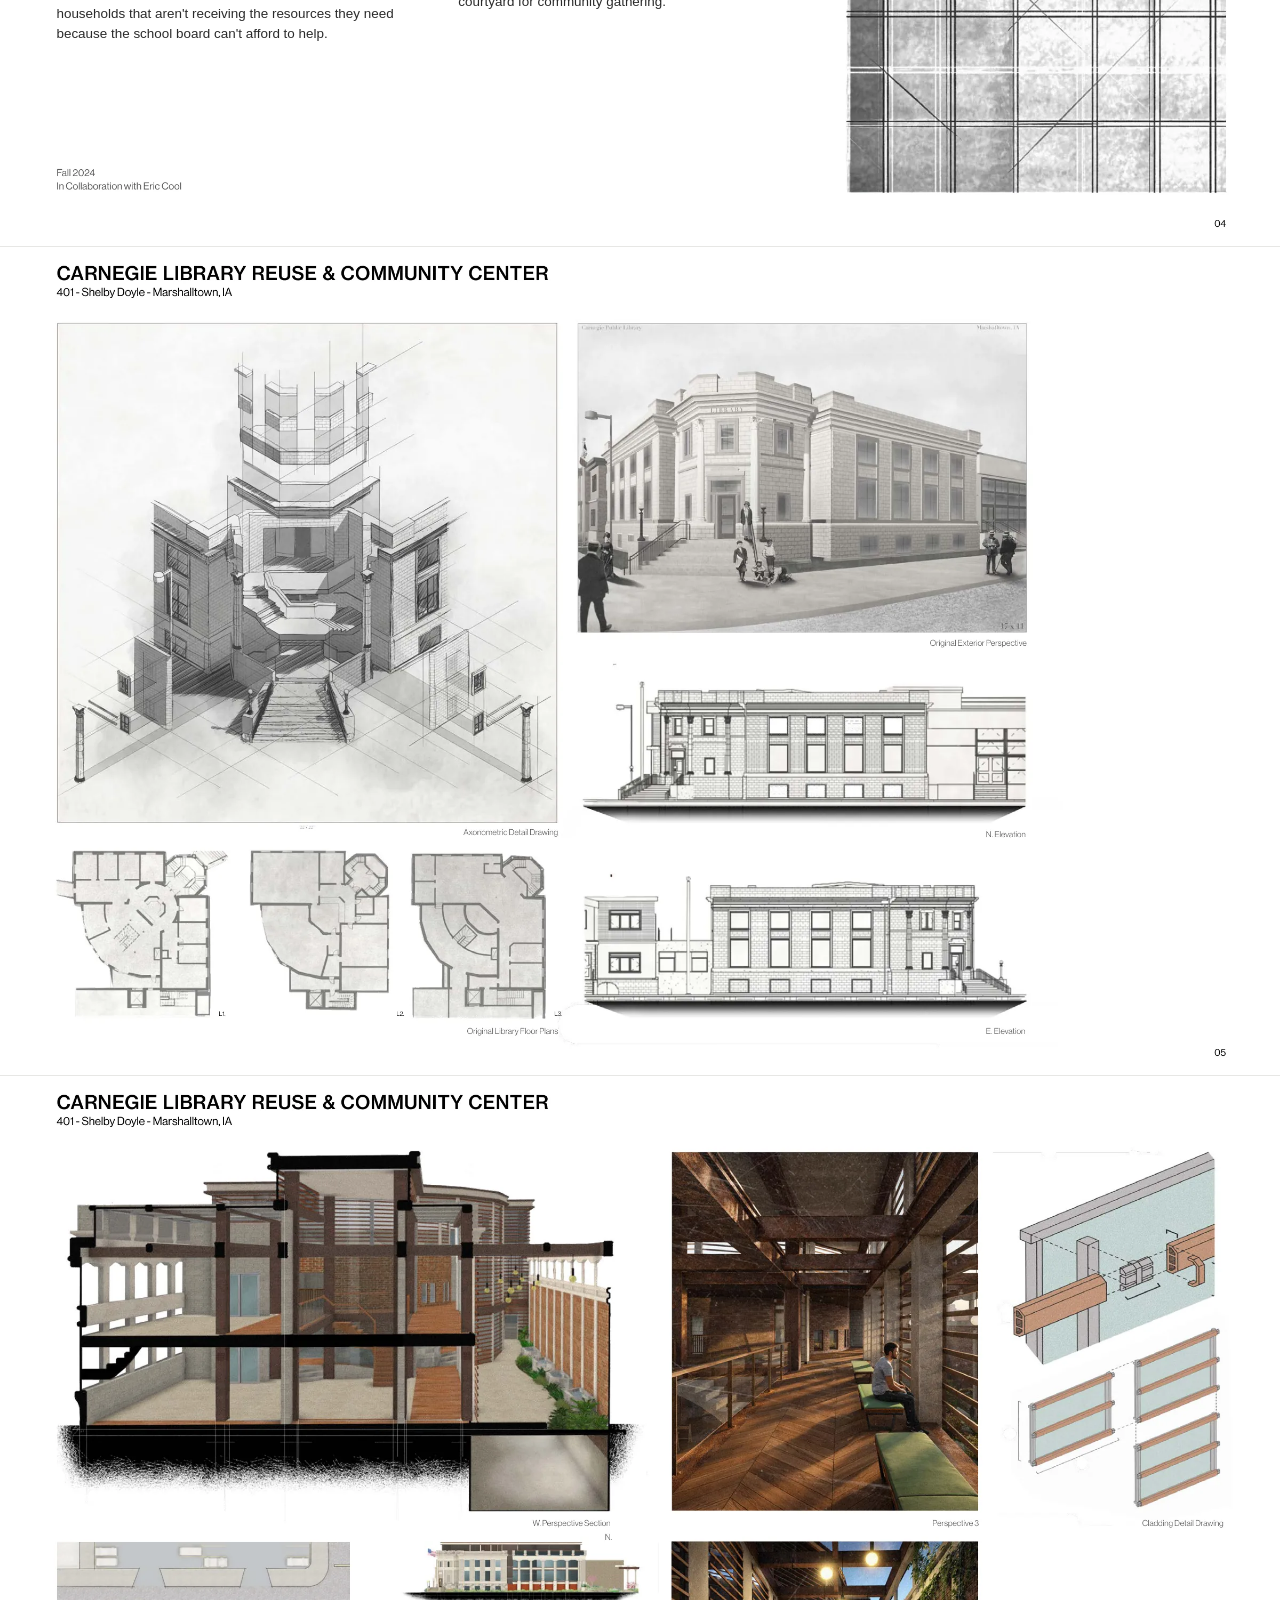
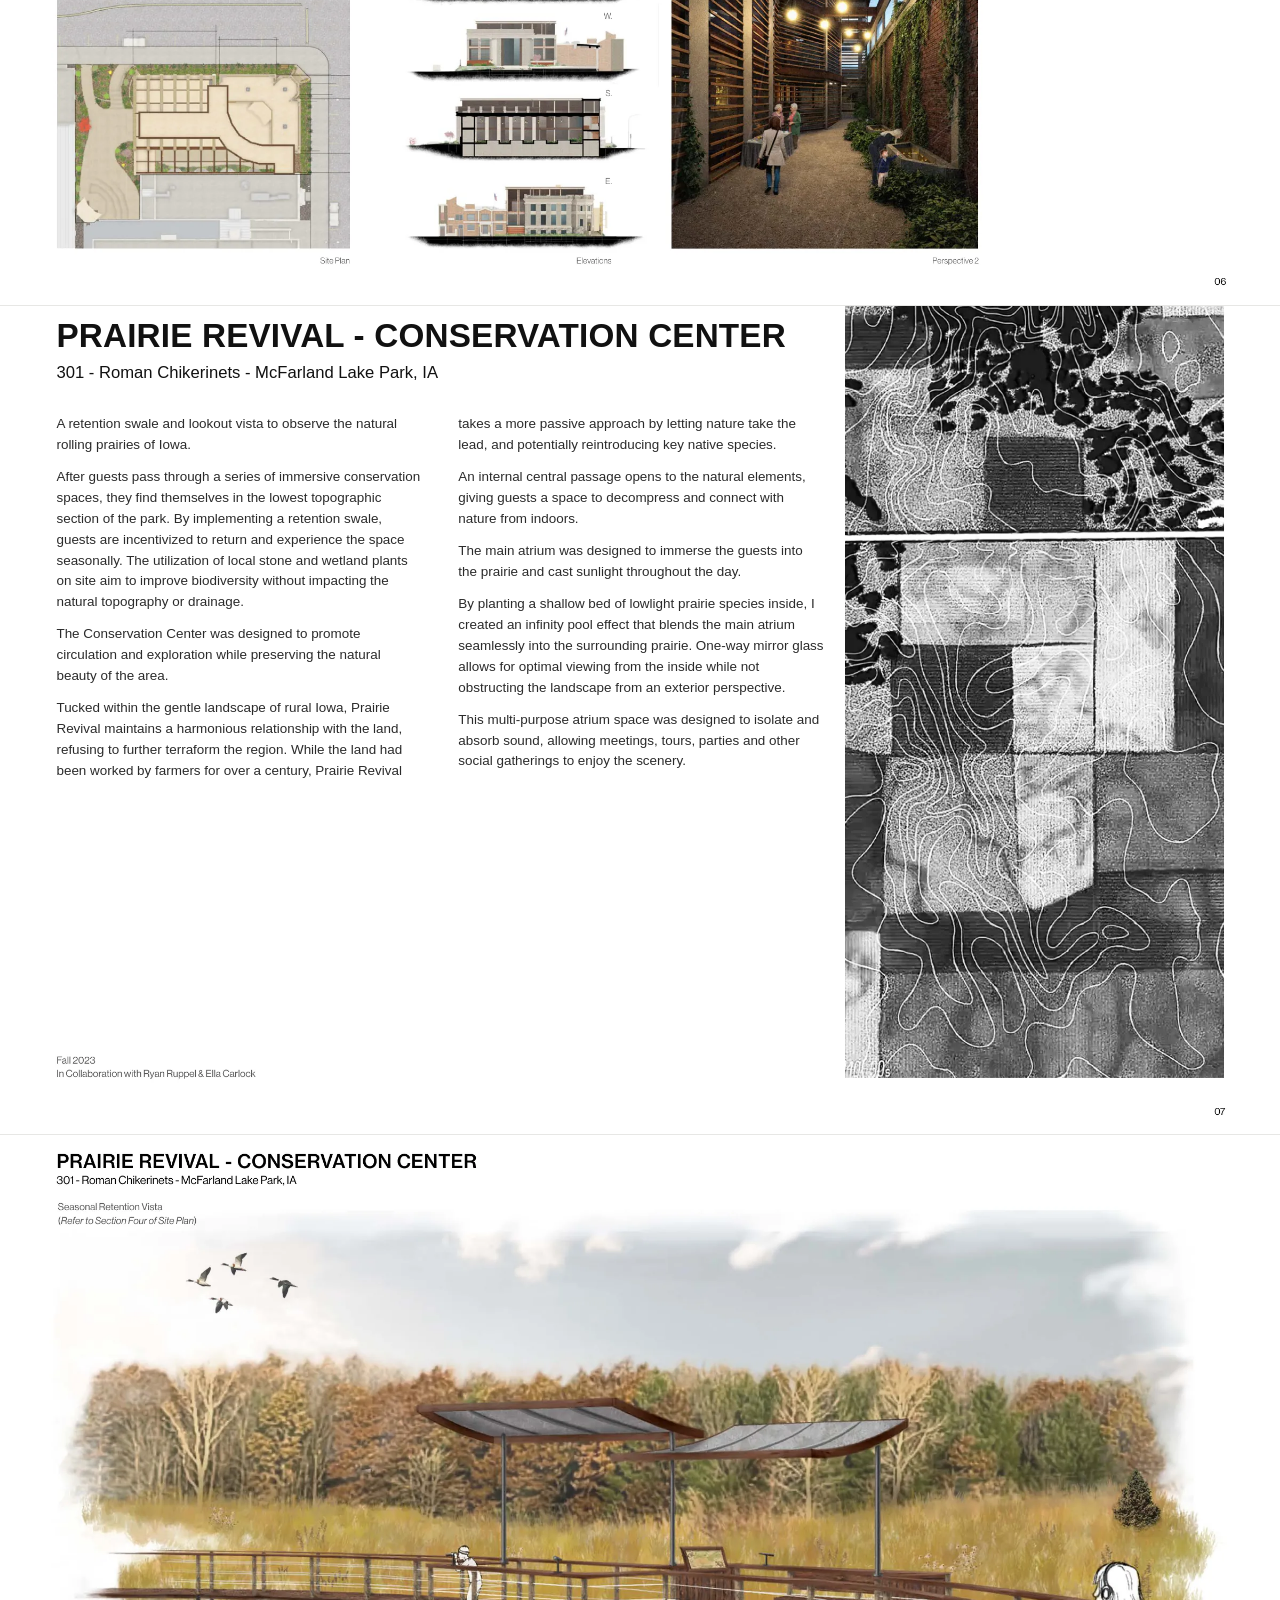
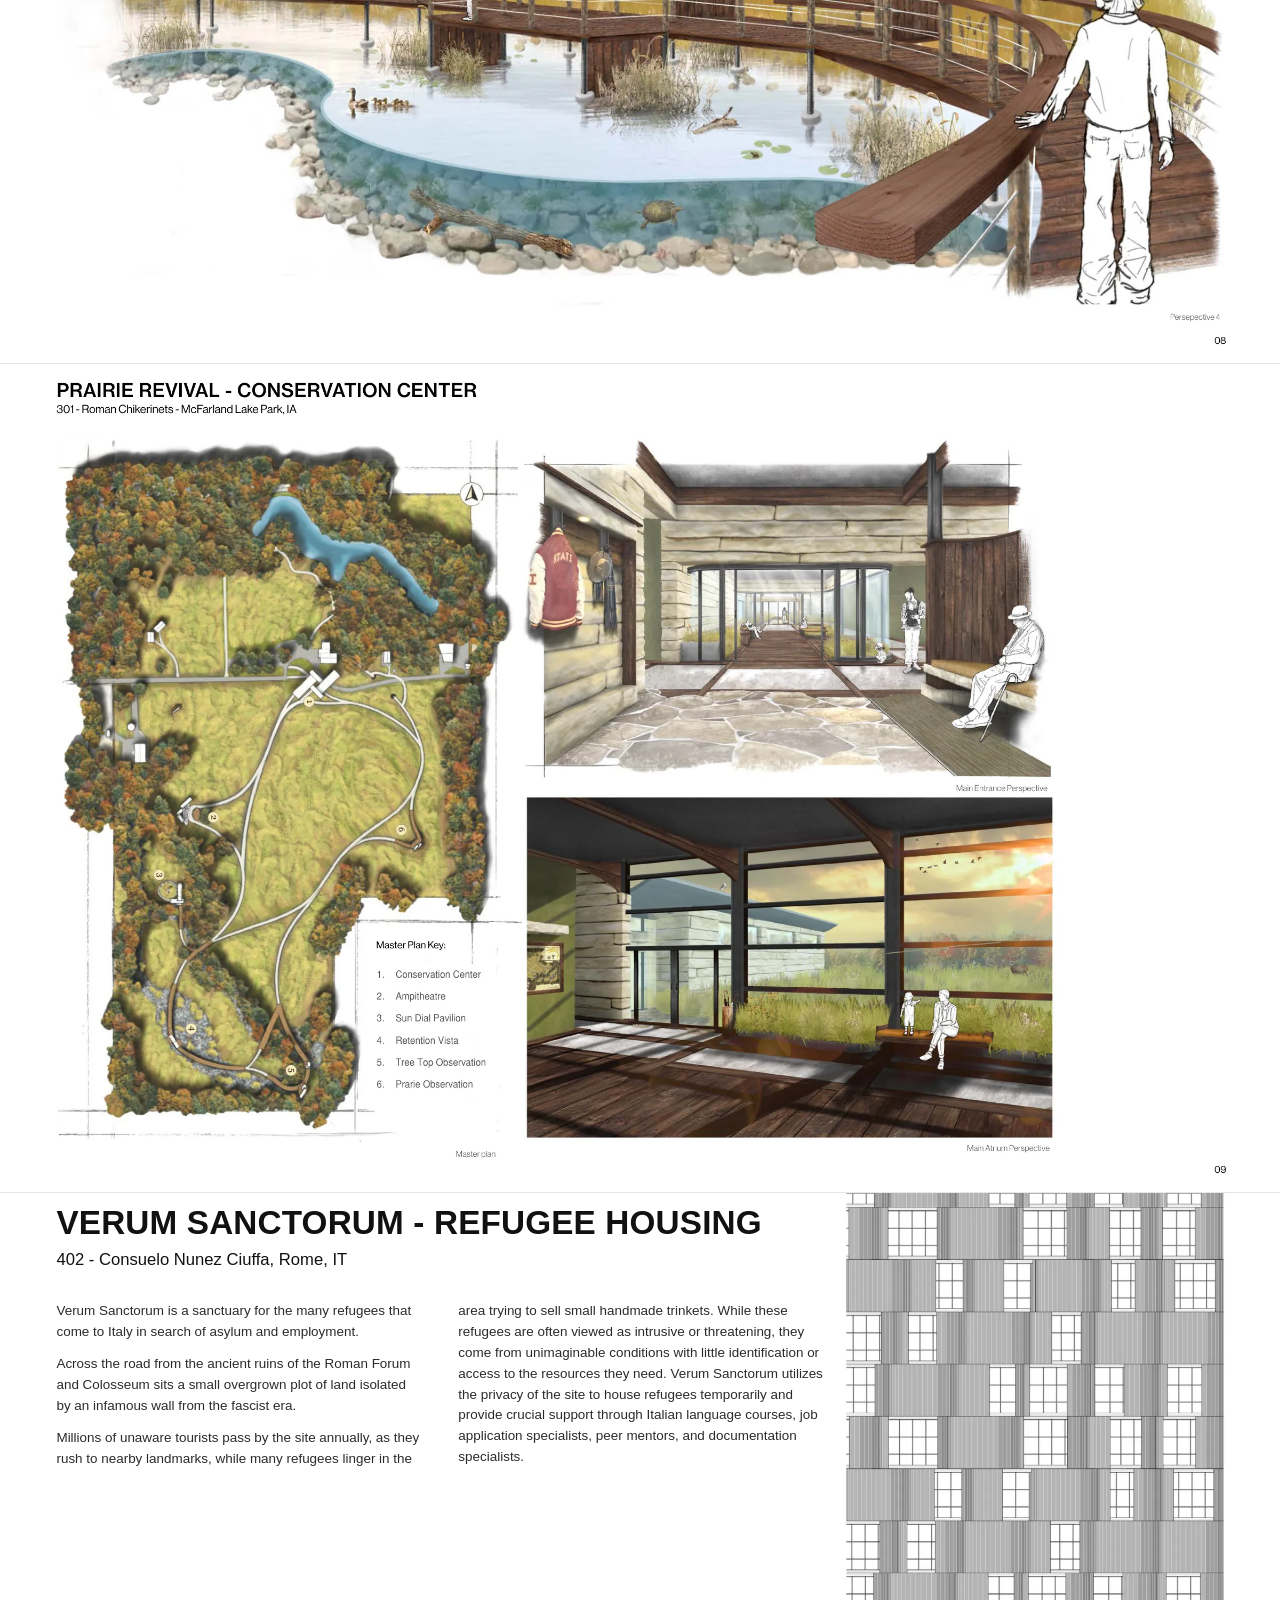
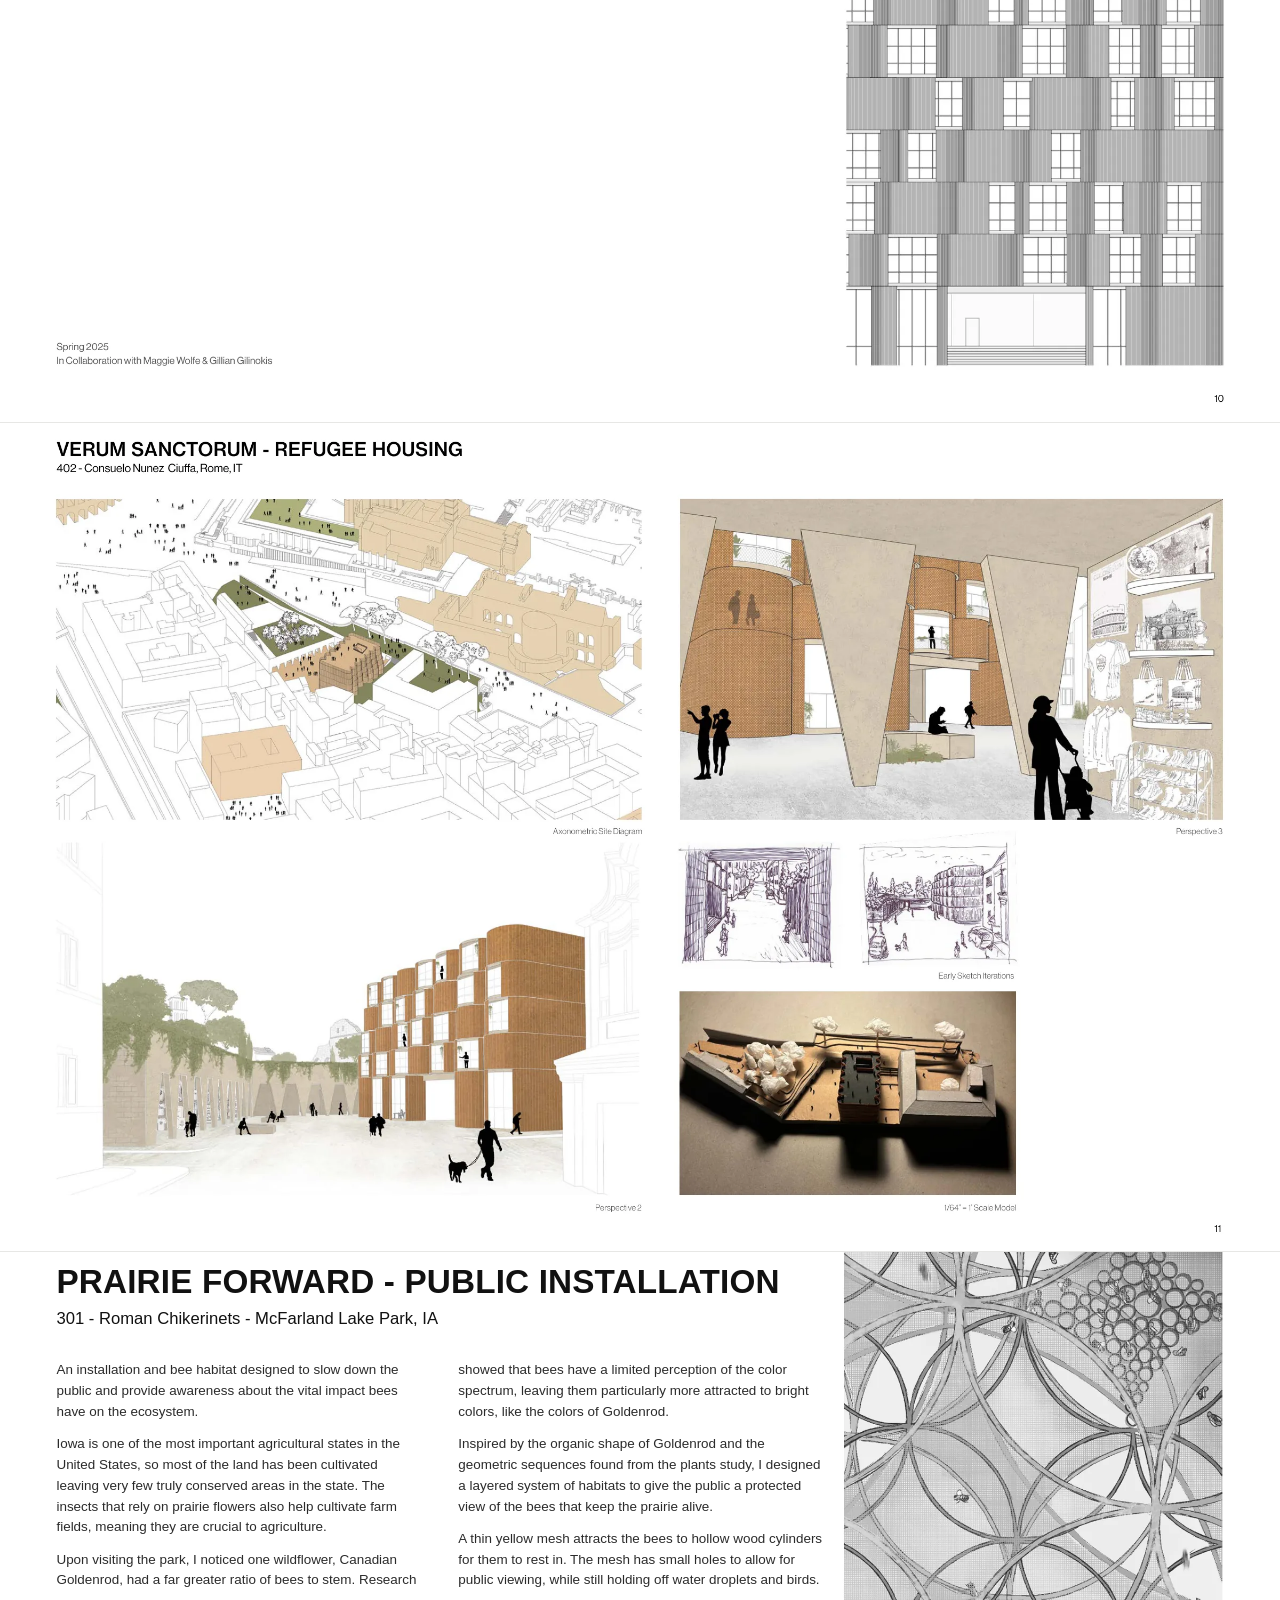
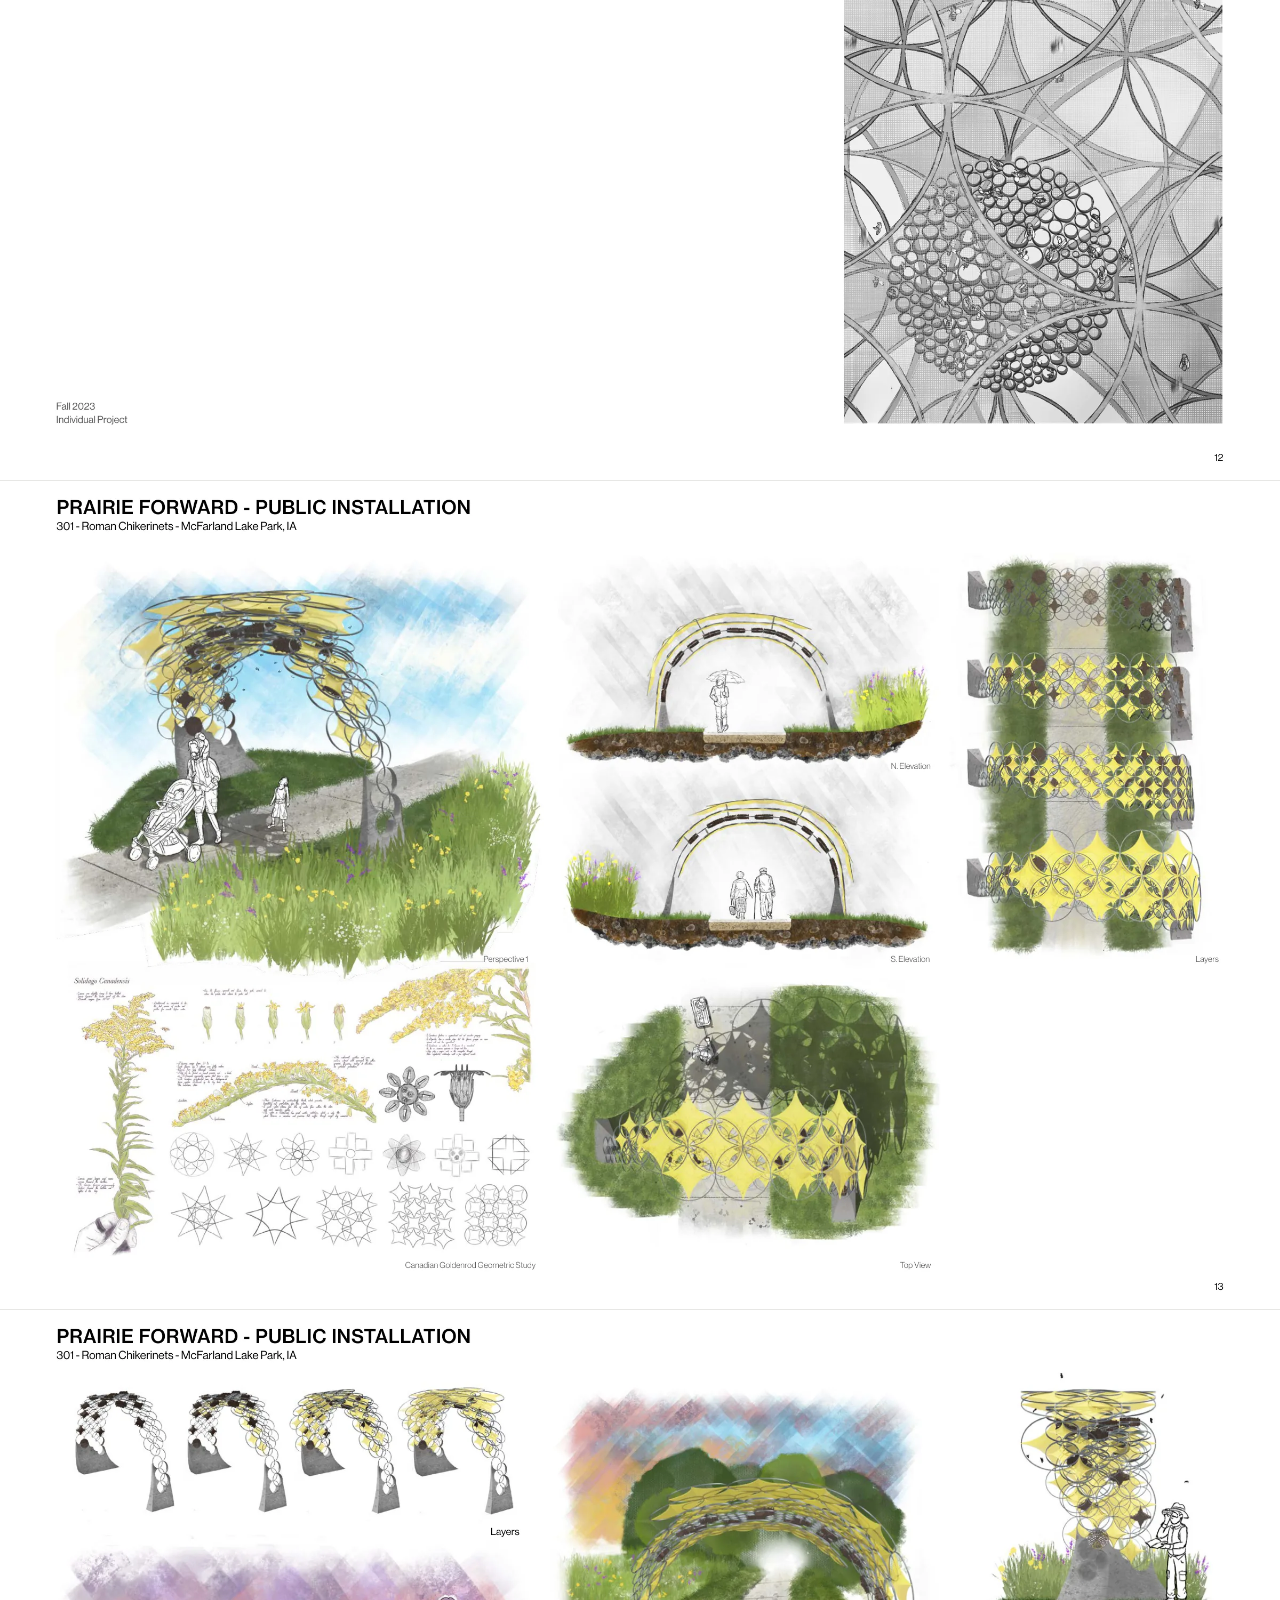
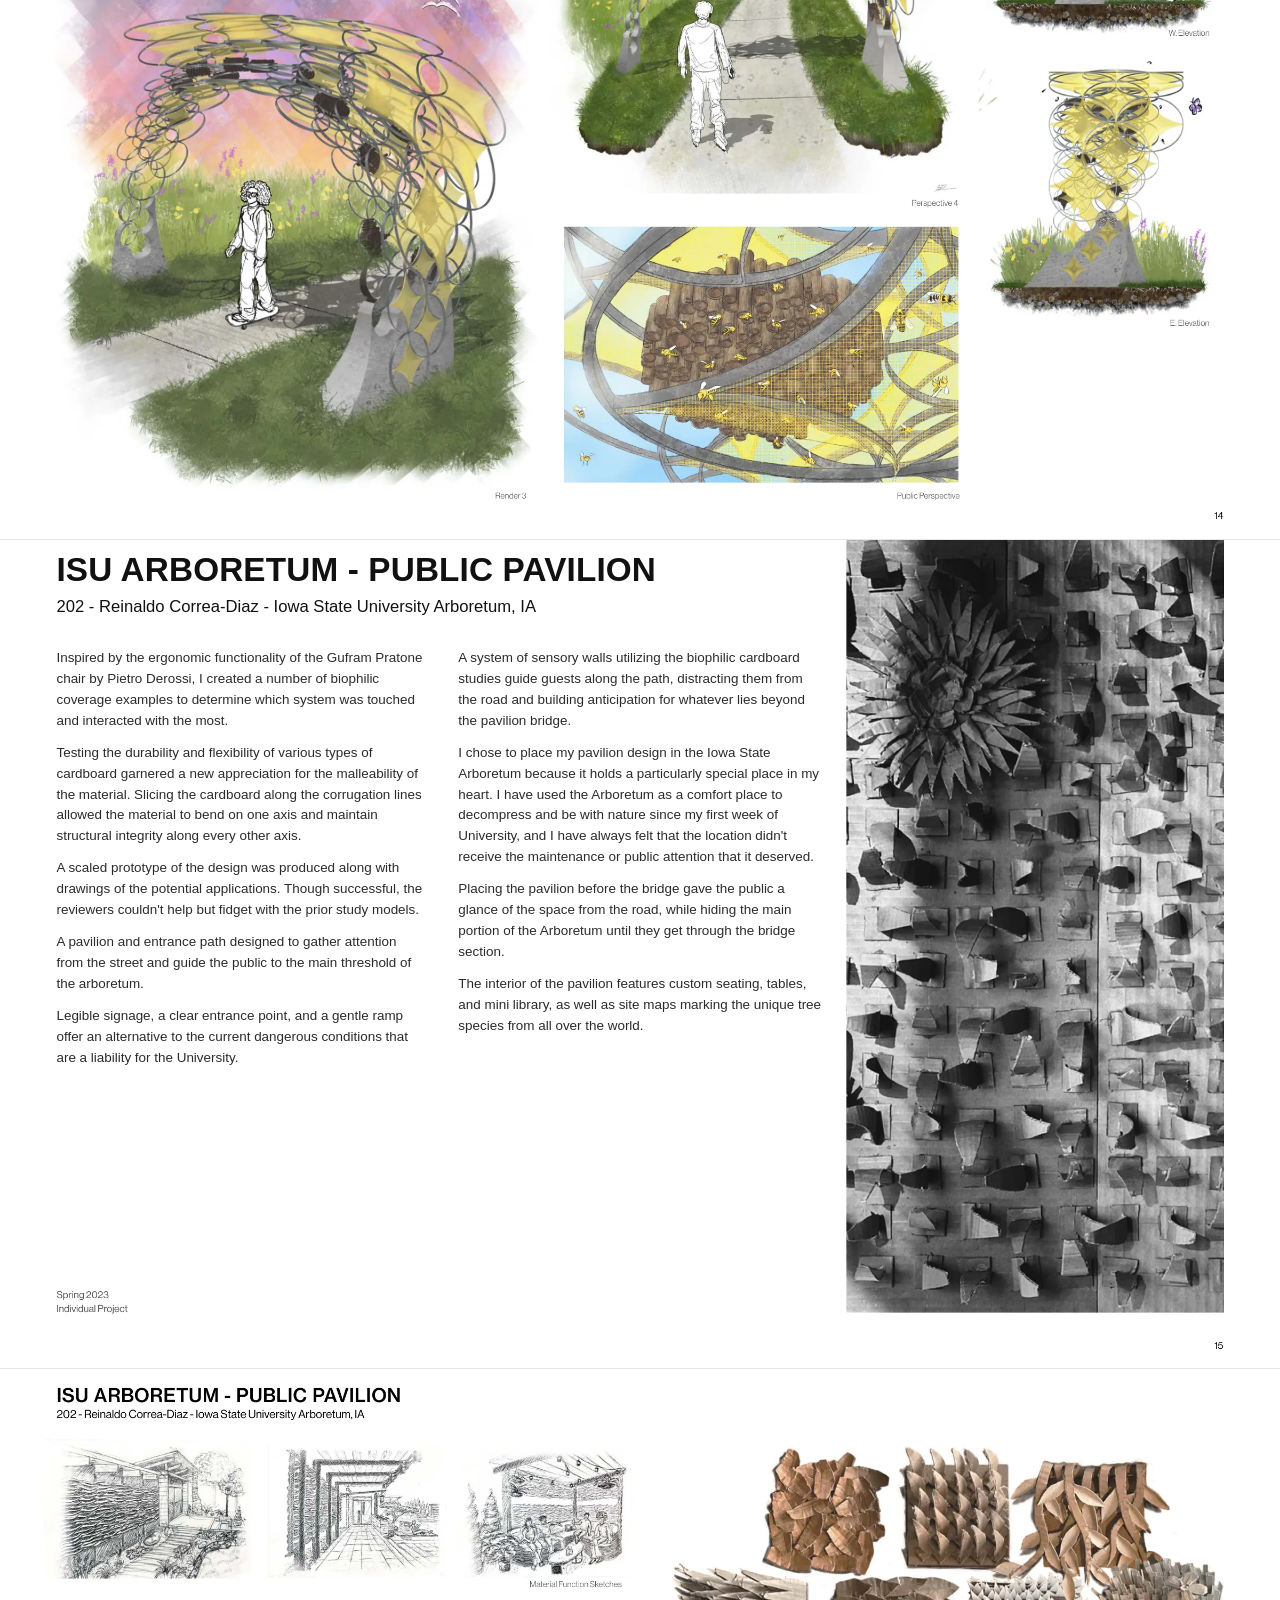
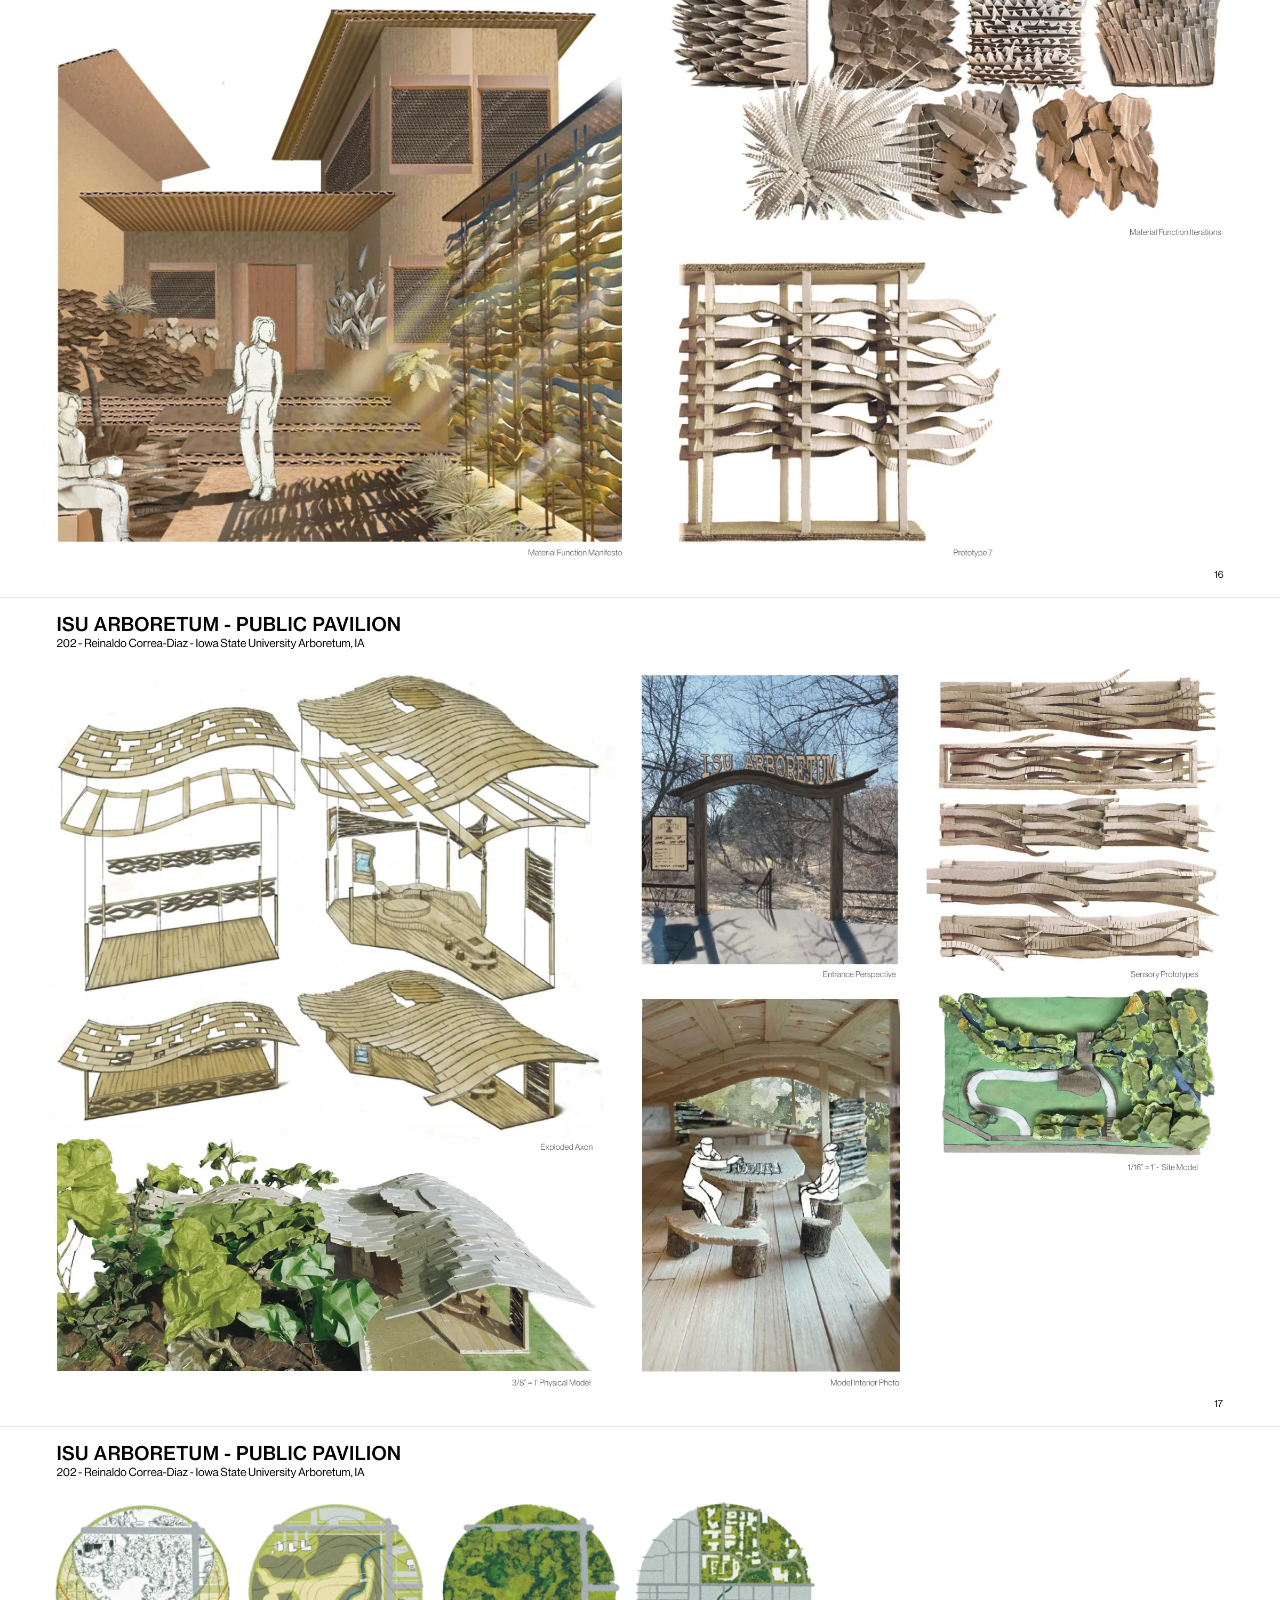
==== commit 2bfdde75: "Fix spelling and small grammar slips in project write-ups Co-Authored-By: Claude Opus 5.5 <noreply@a" ====
--- a/index.html
+++ b/index.html
@@ -69,13 +69,13 @@
         <h2>COMMON HORIZONS - LOW INCOME HOUSING</h2>
         <p>302 - Davide Landi - Roosevelt Island, NY</p>
         <div class="project-text">
-          <p>Roosevelt Island, the thin strip of land between Manhattan and Staten Island, is typically considered an undesirable and innaccessible spot for native New Yorkers. People commute along the A Line every day over the island, but few get off to their final destination.</p>
-          <p>The Common Horizon housing project for low income families utilizes the isolated nature of Roosevelt Island to help people get back on their feat. The housing development is aimed toward finding employment and purpose which are integral for life satisfaction. Cafes, vegetable gardens, therapy groups, daycare, and job application mentorship foster a self-sustaining environment for struggling families to thrive.</p>
+          <p>Roosevelt Island, the thin strip of land between Manhattan and Staten Island, is typically considered an undesirable and inaccessible spot for native New Yorkers. People commute along the A Line every day over the island, but few get off to their final destination.</p>
+          <p>The Common Horizons housing project for low income families utilizes the isolated nature of Roosevelt Island to help people get back on their feet. The housing development is aimed toward finding employment and purpose which are integral for life satisfaction. Cafes, vegetable gardens, therapy groups, daycare, and job application mentorship foster a self-sustaining environment for struggling families to thrive.</p>
           <p>Common Horizons was designed to be a safe refuge space for single parent families and families with financial struggles. A self-sustainable environment where everyone shares a common goal.</p>
           <p>The counterintuitive design process began with a layout of a 600sqft one bedroom apartment space for the target demographic. I knew I would eventually have to design the rest of the building, so I decided to implement an interesting facade immediately.</p>
           <p>The facade was designed to mimic the effect of waves crashing over by stacking the apartments so that the sun path casts dramatic shadows along the balconies. The unique exterior wall was an aesthetic design choice that needed to be justified by the interior layout.</p>
-          <p>The Interior of a one bedroom apartment follows the natural rules of feng shui and spacial orientation to create a multi-functional space that can sleep 2-4 people comfortably. Through my prior research, I had found a few key elements that would improve the life of its occupants and adhear to basic human comforts.</p>
-          <p>I used simple rules to layout the rooms, like the bedroom should never be the first accesible door upon entry, or uitilities should share a common wall. Then I used personal preferences to move the laundry room closer to the closet and added a balcony for essential fresh air. The installation of windows above the kitchen cabinets allows for natural light to access the bathroom and conserve energy for the building. I designed custom versatile furniture throughout the space such as the pull-out sofa for guests and the built-in seating to provide additional storage underneath.</p>
+          <p>The interior of a one bedroom apartment follows the natural rules of feng shui and spatial orientation to create a multi-functional space that can sleep 2-4 people comfortably. Through my prior research, I had found a few key elements that would improve the life of its occupants and adhere to basic human comforts.</p>
+          <p>I used simple rules to lay out the rooms, like the bedroom should never be the first accessible door upon entry, or utilities should share a common wall. Then I used personal preferences to move the laundry room closer to the closet and added a balcony for essential fresh air. The installation of windows above the kitchen cabinets allows for natural light to access the bathroom and conserve energy for the building. I designed custom versatile furniture throughout the space such as the pull-out sofa for guests and the built-in seating to provide additional storage underneath.</p>
         </div>
       </div>
       <div class="sheet">
@@ -96,13 +96,13 @@
         <div class="project-text">
           <p>Through adaptive reuse and the addition of a large community center, the old Carnegie Public Library is reimagined to help the community and carry Andrew Carnegie's original intention of accessible public education.</p>
           <p>Sitting in the heart of a once promising industrial town, the shell of the original Carnegie Public Library now acts as a storage shed for the city municipality.</p>
-          <p>Marshalltown, Iowa was an industrial hub for central Iowa in the early 20th century, but after its two major factories closed in the 80's, half the town's population found themselves unemployed. The city never quite recovered as drug abuse and crime rates became increasingly prevelant.</p>
+          <p>Marshalltown, Iowa was an industrial hub for central Iowa in the early 20th century, but after its two major factories closed in the '80s, half the town's population found themselves unemployed. The city never quite recovered as drug abuse and crime rates became increasingly prevalent.</p>
           <p>Unfortunately, many individuals are still dealing with the trauma of a struggling household, and the current state of poverty and drug afflictions are unmistakably clear.</p>
-          <p>After a major tornado struck Marshalltown in 2018, most of downtown sits in disrepair with many stores fronts and restaurants boarded up. The delapidated state of the city has had the largest impact on kids, as many come from struggling households that aren't receiving the resources they need because the school-board can't afford to help.</p>
-          <p>The Carnegie Library renovation and Community Center addition aims to provide a safe space for the community to learn and interact together. This would Ideally help adults and kids get off the street and into a stimulating environment that features a variety of activity spaces and resources geared towards building strong life skills.</p>
+          <p>After a major tornado struck Marshalltown in 2018, most of downtown sits in disrepair with many storefronts and restaurants boarded up. The dilapidated state of the city has had the largest impact on kids, as many come from struggling households that aren't receiving the resources they need because the school board can't afford to help.</p>
+          <p>The Carnegie Library renovation and Community Center addition aims to provide a safe space for the community to learn and interact together. This would ideally help adults and kids get off the street and into a stimulating environment that features a variety of activity spaces and resources geared towards building strong life skills.</p>
           <p>The renovation of the Marshalltown Carnegie Library into an artist residency and community center aimed to revitalize and inspire the public through collaboration and access to a variety of creative spaces.</p>
-          <p>With the intention of preserving the frame of the original Carnegie Library, the 30,000 sqft addition had to complement the original Neoclassical style without copying it. The design uses a similar language of hierarchy, rythm, and symmetry, but intervenes through modern material usage, irregular geometry, and Current Accessibility Requirements.</p>
-          <p>Extending the original curve of the library to show the existing brick facade creates a welcoming intellectual environement for creatives. The remaining space becomes a multipurpose courtyard for community gathering.</p>
+          <p>With the intention of preserving the frame of the original Carnegie Library, the 30,000 sqft addition had to complement the original Neoclassical style without copying it. The design uses a similar language of hierarchy, rhythm, and symmetry, but intervenes through modern material usage, irregular geometry, and current accessibility requirements.</p>
+          <p>Extending the original curve of the library to show the existing brick facade creates a welcoming intellectual environment for creatives. The remaining space becomes a multipurpose courtyard for community gathering.</p>
         </div>
       </div>
       <div class="sheet">
@@ -122,9 +122,9 @@
         <p>301 - Roman Chikerinets - McFarland Lake Park, IA</p>
         <div class="project-text">
           <p>A retention swale and lookout vista to observe the natural rolling prairies of Iowa.</p>
-          <p>After guests pass through a series of immersive conservation spaces, they find themselves in the lowest topographic section of the park. By implementing a retention swale, guests are insentivized to return and experience the space seasonally. The utilization of local stone and wetland plants on site aim to improve biodiversity without impacting the natural topography or drainage.</p>
+          <p>After guests pass through a series of immersive conservation spaces, they find themselves in the lowest topographic section of the park. By implementing a retention swale, guests are incentivized to return and experience the space seasonally. The utilization of local stone and wetland plants on site aim to improve biodiversity without impacting the natural topography or drainage.</p>
           <p>The Conservation Center was designed to promote circulation and exploration while preserving the natural beauty of the area.</p>
-          <p>Tucked within the gentle landscape, of rural Iowa, Prairie Revival maintains a harmonius relationship with the land, refusing to further terraform the region. While the land had been worked by farmers for over a century, Prairie Revival takes a more passive approach by letting nature take the lead, and potentially reintroducing key native species.</p>
+          <p>Tucked within the gentle landscape of rural Iowa, Prairie Revival maintains a harmonious relationship with the land, refusing to further terraform the region. While the land had been worked by farmers for over a century, Prairie Revival takes a more passive approach by letting nature take the lead, and potentially reintroducing key native species.</p>
           <p>An internal central passage opens to the natural elements, giving guests a space to decompress and connect with nature from indoors.</p>
           <p>The main atrium was designed to immerse the guests into the prairie and cast sunlight throughout the day.</p>
           <p>By planting a shallow bed of lowlight prairie species inside, I created an infinity pool effect that blends the main atrium seamlessly into the surrounding prairie. One-way mirror glass allows for optimal viewing from the inside while not obstructing the landscape from an exterior perspective.</p>
@@ -148,8 +148,8 @@
         <p>402 - Consuelo Nunez Ciuffa, Rome, IT</p>
         <div class="project-text">
           <p>Verum Sanctorum is a sanctuary for the many refugees that come to Italy in search of asylum and employment.</p>
-          <p>Across the road from the ancent ruins of the Roman Forum and Colosseum sits a small overgrown plot of land isolated by an infamous wall from the fascist era.</p>
-          <p>Millions of unaware tourists pass by the site annually, as they rush to nearby landmarks, while many refugees linger in the area trying to sell small handmade trickets. While these refugees are often viewed as intrusive or threatening, they come from unimaginable conditions with little identification or access to the resources they need. Verum Sanctorum utilizes the privacy of the site to house refugees temporarily and provide crucial support through Italian language courses, job application specialists, peer mentors, and documentation specialists</p>
+          <p>Across the road from the ancient ruins of the Roman Forum and Colosseum sits a small overgrown plot of land isolated by an infamous wall from the fascist era.</p>
+          <p>Millions of unaware tourists pass by the site annually, as they rush to nearby landmarks, while many refugees linger in the area trying to sell small handmade trinkets. While these refugees are often viewed as intrusive or threatening, they come from unimaginable conditions with little identification or access to the resources they need. Verum Sanctorum utilizes the privacy of the site to house refugees temporarily and provide crucial support through Italian language courses, job application specialists, peer mentors, and documentation specialists.</p>
         </div>
       </div>
       <div class="sheet">
@@ -165,11 +165,11 @@
         <h2>PRAIRIE FORWARD - PUBLIC INSTALLATION</h2>
         <p>301 - Roman Chikerinets - McFarland Lake Park, IA</p>
         <div class="project-text">
-          <p>An instillation and bee habitat designed to slow down the public and provide awareness about the vital impact bees have on the ecosystem.</p>
-          <p>Iowa is one of the the most important agricultural states in the United States, so most of the land has been cultivated leaving very few truly conserved areas in the state. The insects that rely on prairie flowers also help cultivate farm fields, meaning they are crucial to agriculture.</p>
-          <p>Upon visiting the park, I noticed one wild flower, Canadian Goldenrod, had a far greater ratio of bees to stem. Research showed that bees have a limited perception of the color spectrum, leaving them particularily more attracted to bright colors, like the colors of Goldenrod.</p>
+          <p>An installation and bee habitat designed to slow down the public and provide awareness about the vital impact bees have on the ecosystem.</p>
+          <p>Iowa is one of the most important agricultural states in the United States, so most of the land has been cultivated leaving very few truly conserved areas in the state. The insects that rely on prairie flowers also help cultivate farm fields, meaning they are crucial to agriculture.</p>
+          <p>Upon visiting the park, I noticed one wildflower, Canadian Goldenrod, had a far greater ratio of bees to stem. Research showed that bees have a limited perception of the color spectrum, leaving them particularly more attracted to bright colors, like the colors of Goldenrod.</p>
           <p>Inspired by the organic shape of Goldenrod and the geometric sequences found from the plants study, I designed a layered system of habitats to give the public a protected view of the bees that keep the prairie alive.</p>
-          <p>A thin yellow mesh attracts the bees to hollow wood cylanders for them to rest in. The mesh has small holes to allow for public viewing, while still holding off water droplets and birds.</p>
+          <p>A thin yellow mesh attracts the bees to hollow wood cylinders for them to rest in. The mesh has small holes to allow for public viewing, while still holding off water droplets and birds.</p>
         </div>
       </div>
       <div class="sheet">
@@ -189,12 +189,12 @@
         <p>202 - Reinaldo Correa-Diaz - Iowa State University Arboretum, IA</p>
         <div class="project-text">
           <p>Inspired by the ergonomic functionality of the Gufram Pratone chair by Pietro Derossi, I created a number of biophilic coverage examples to determine which system was touched and interacted with the most.</p>
-          <p>Testing the durability and flexibility of various types of cardboard garnered a new appreciation for the maliabilty of the material. Slicing the cardboard along the corrugation lines allowed the material to bend on one axis and maintain structural integrity along every other axis.</p>
+          <p>Testing the durability and flexibility of various types of cardboard garnered a new appreciation for the malleability of the material. Slicing the cardboard along the corrugation lines allowed the material to bend on one axis and maintain structural integrity along every other axis.</p>
           <p>A scaled prototype of the design was produced along with drawings of the potential applications. Though successful, the reviewers couldn't help but fidget with the prior study models.</p>
           <p>A pavilion and entrance path designed to gather attention from the street and guide the public to the main threshold of the arboretum.</p>
-          <p>Legible signage, a clear entrance point, and a gentle ramp offer an alternative to the current dangerous conditions that are a liabilty for the University.</p>
-          <p>A system of sensory walls utilizing the biophillic cardboard studies guide guests along the path, distracting them from the road and building anticipation for whatever lays beyond the pavilion bridge.</p>
-          <p>I chose to place my pavilion design in the Iowa State Arboretum because it holds a particularily special place in my heart. I have used the Arboretum as a comfort place to decompress and be with nature since my first week of University, and I have always felt that the location didn't receive the maintenance or public attention that it deserved.</p>
+          <p>Legible signage, a clear entrance point, and a gentle ramp offer an alternative to the current dangerous conditions that are a liability for the University.</p>
+          <p>A system of sensory walls utilizing the biophilic cardboard studies guide guests along the path, distracting them from the road and building anticipation for whatever lies beyond the pavilion bridge.</p>
+          <p>I chose to place my pavilion design in the Iowa State Arboretum because it holds a particularly special place in my heart. I have used the Arboretum as a comfort place to decompress and be with nature since my first week of University, and I have always felt that the location didn't receive the maintenance or public attention that it deserved.</p>
           <p>Placing the pavilion before the bridge gave the public a glance of the space from the road, while hiding the main portion of the Arboretum until they get through the bridge section.</p>
           <p>The interior of the pavilion features custom seating, tables, and mini library, as well as site maps marking the unique tree species from all over the world.</p>
         </div>
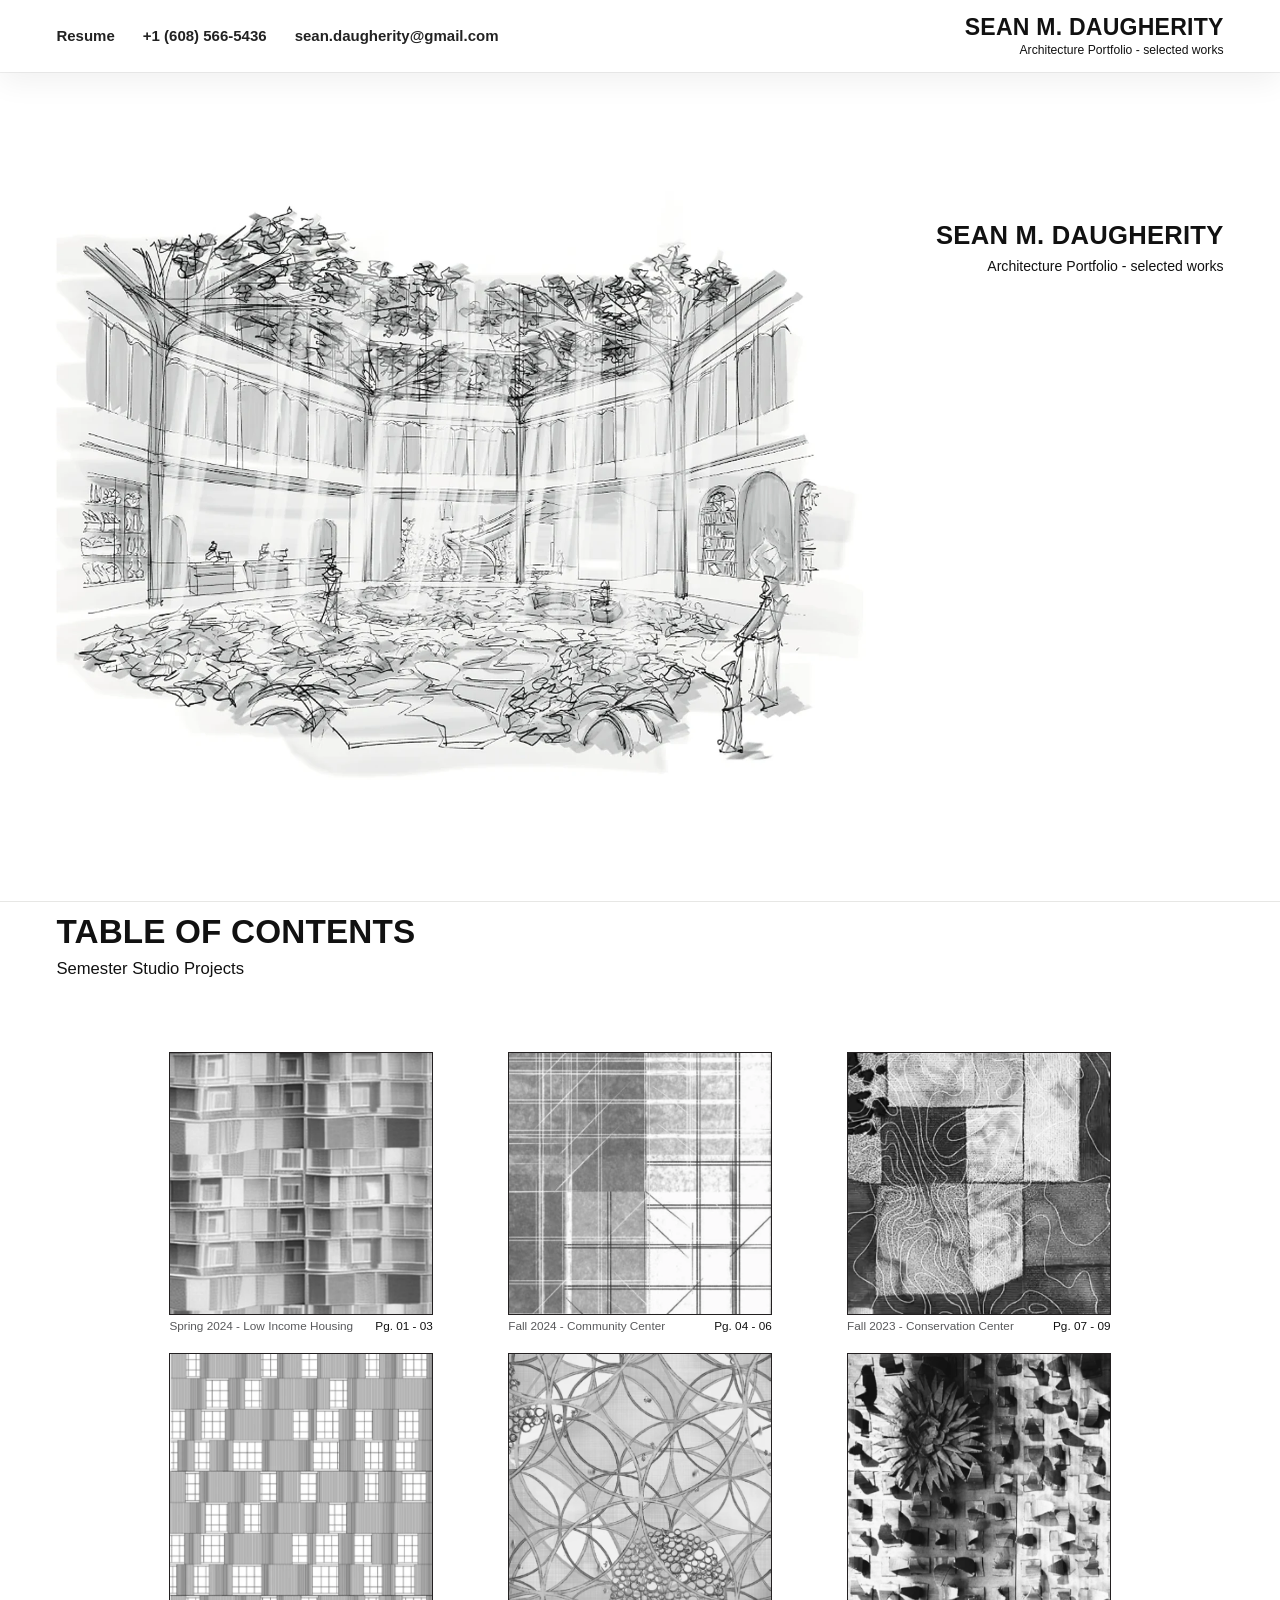
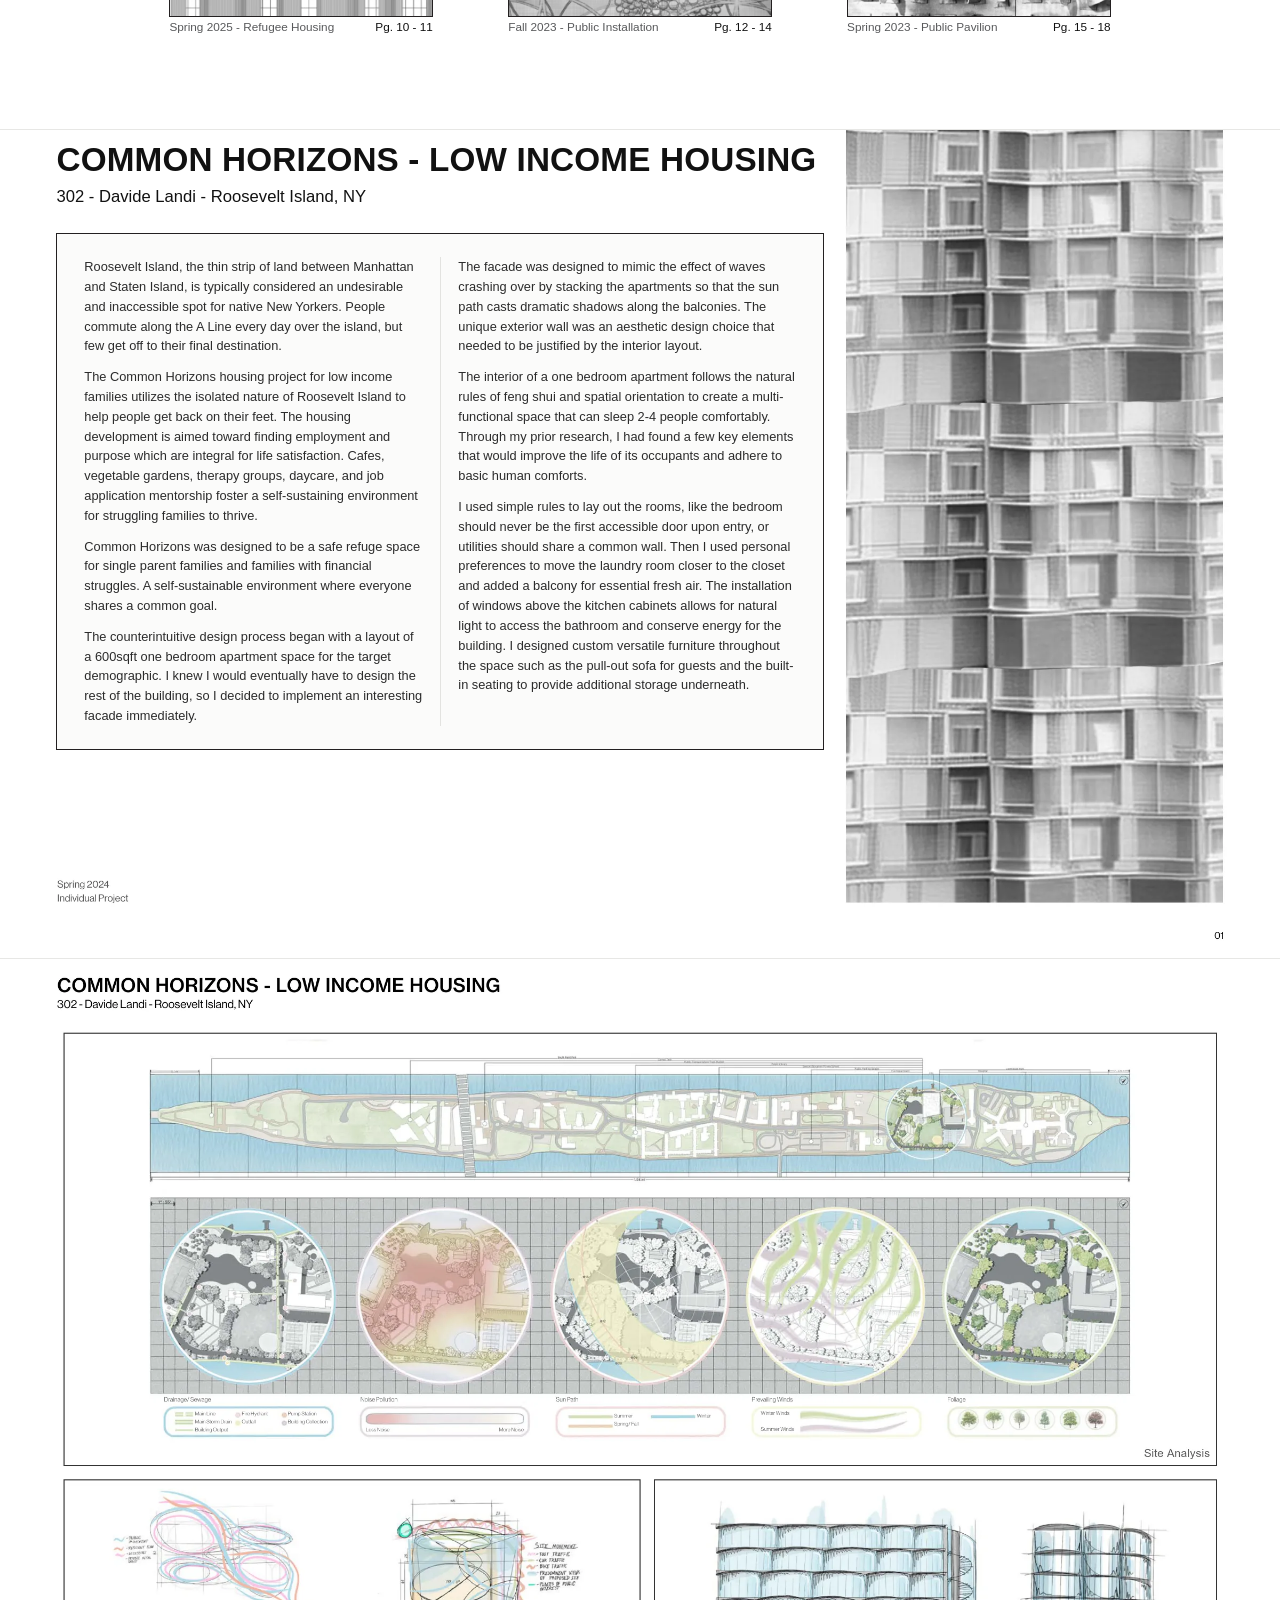
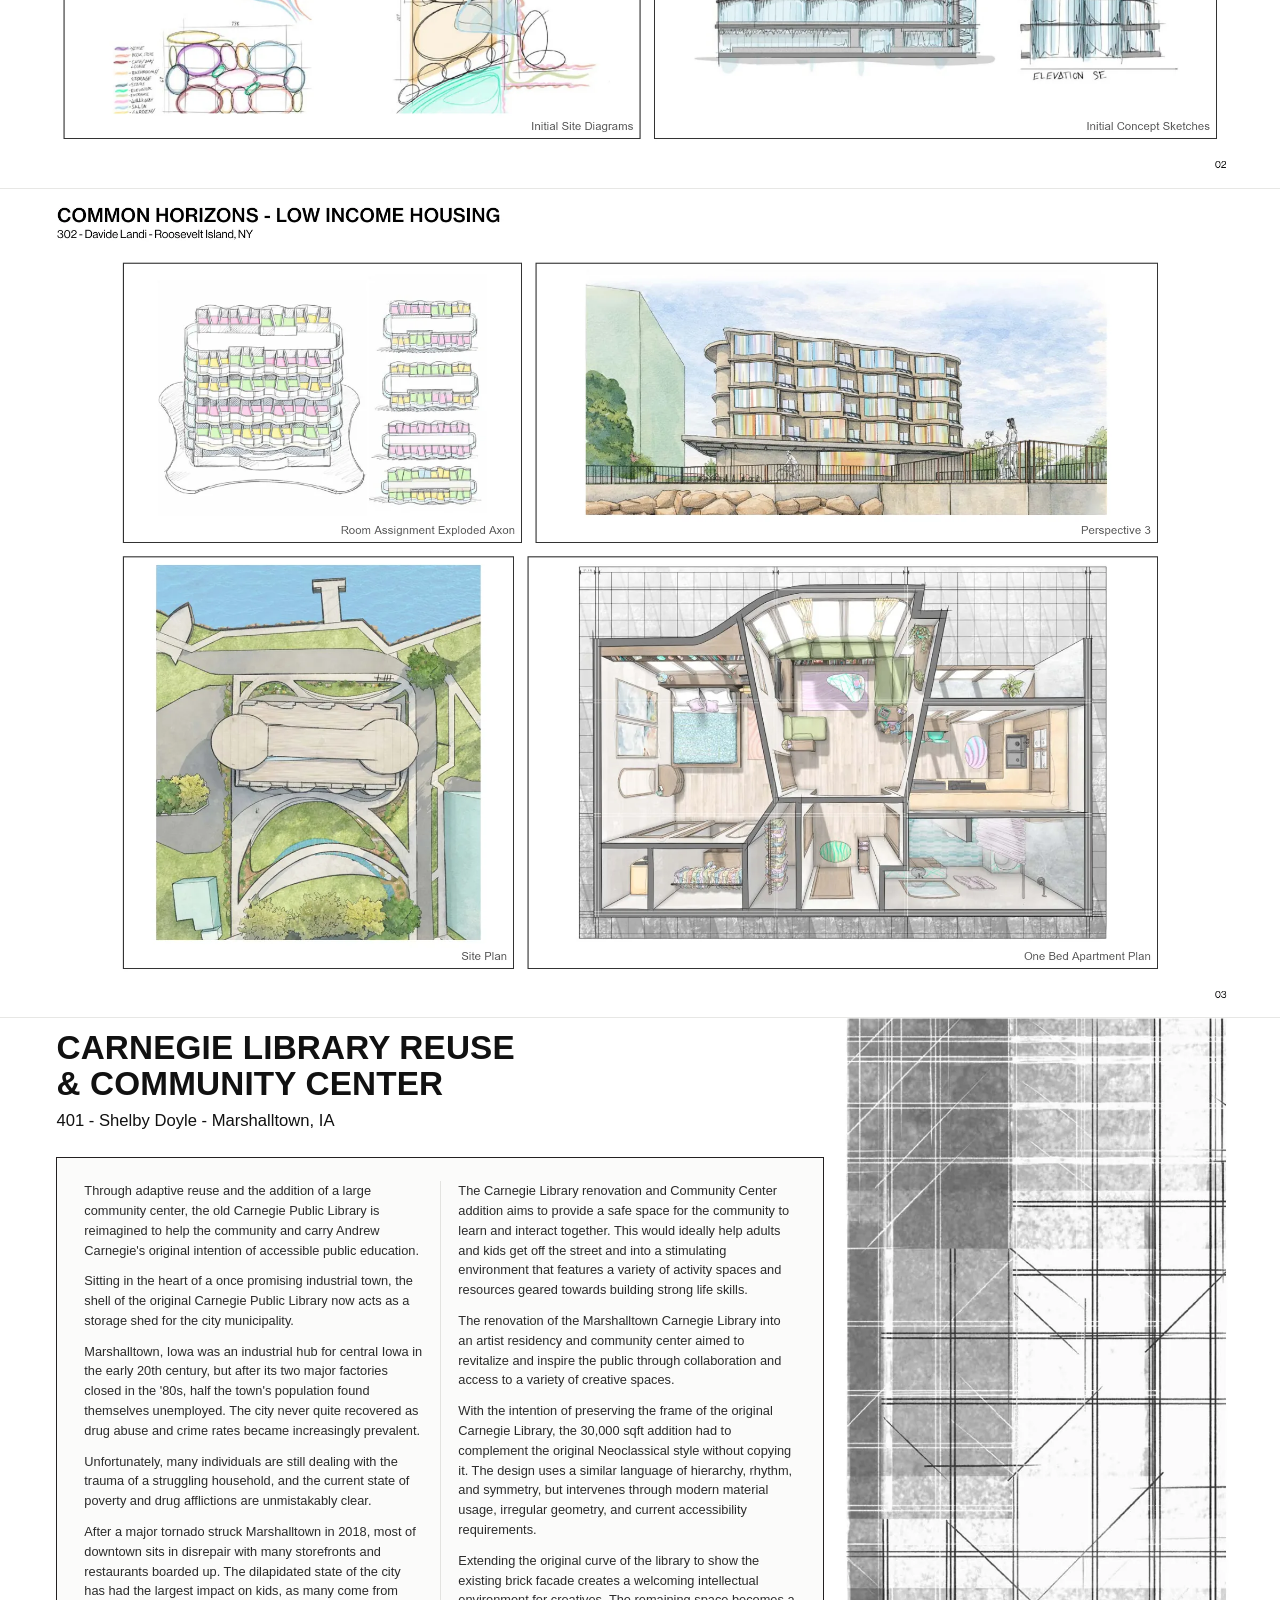
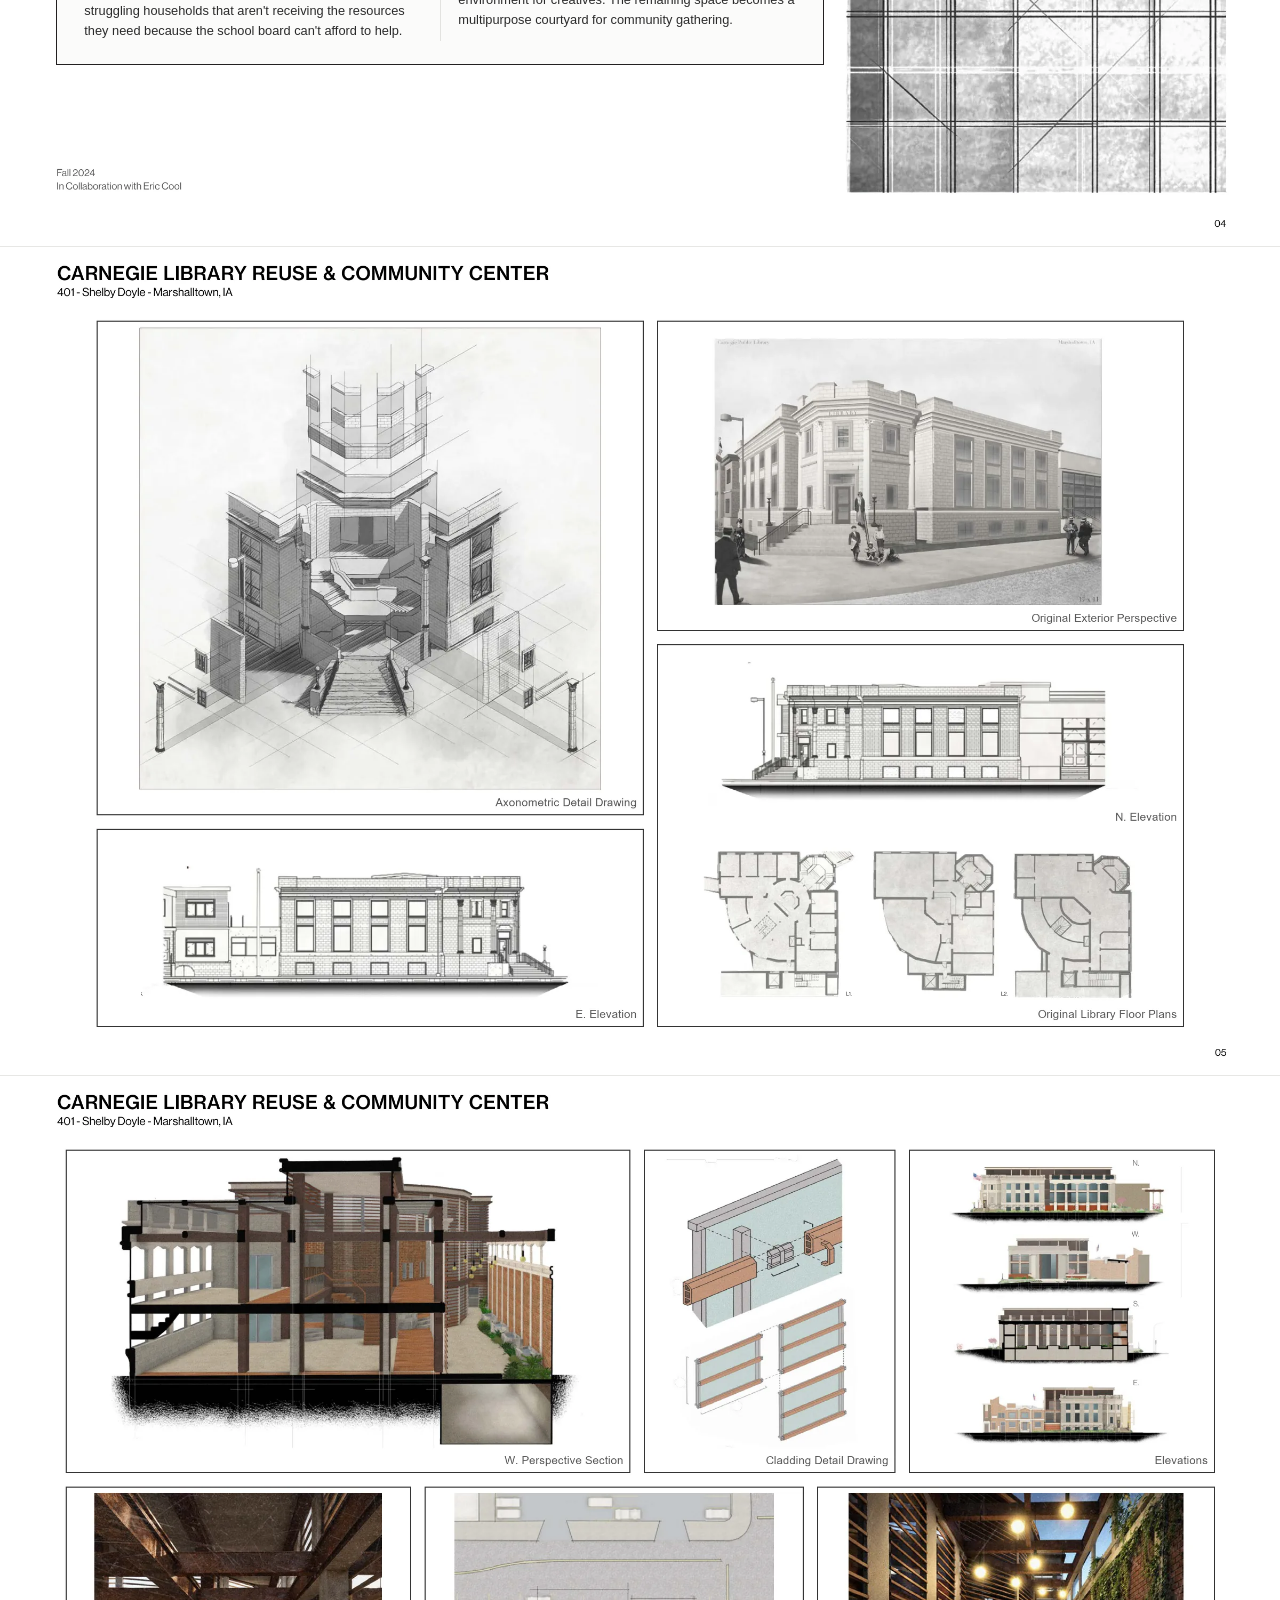
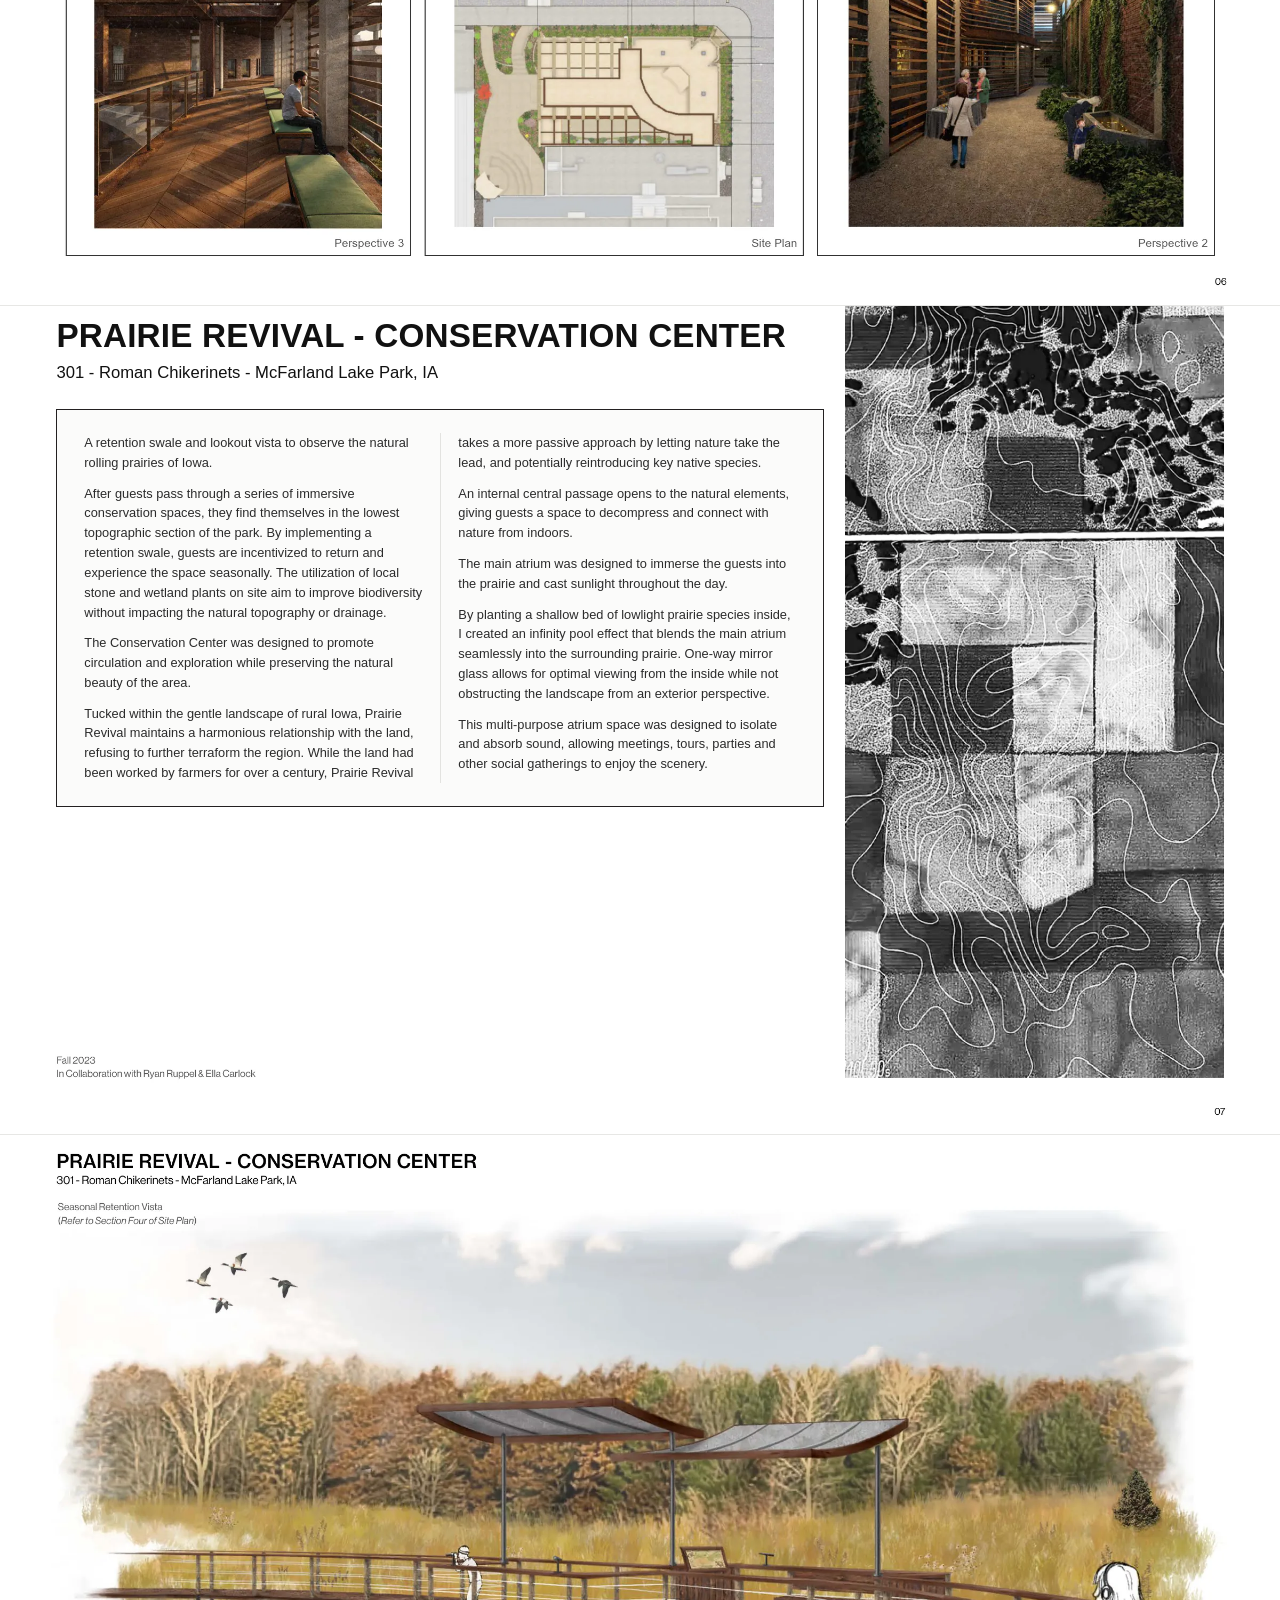
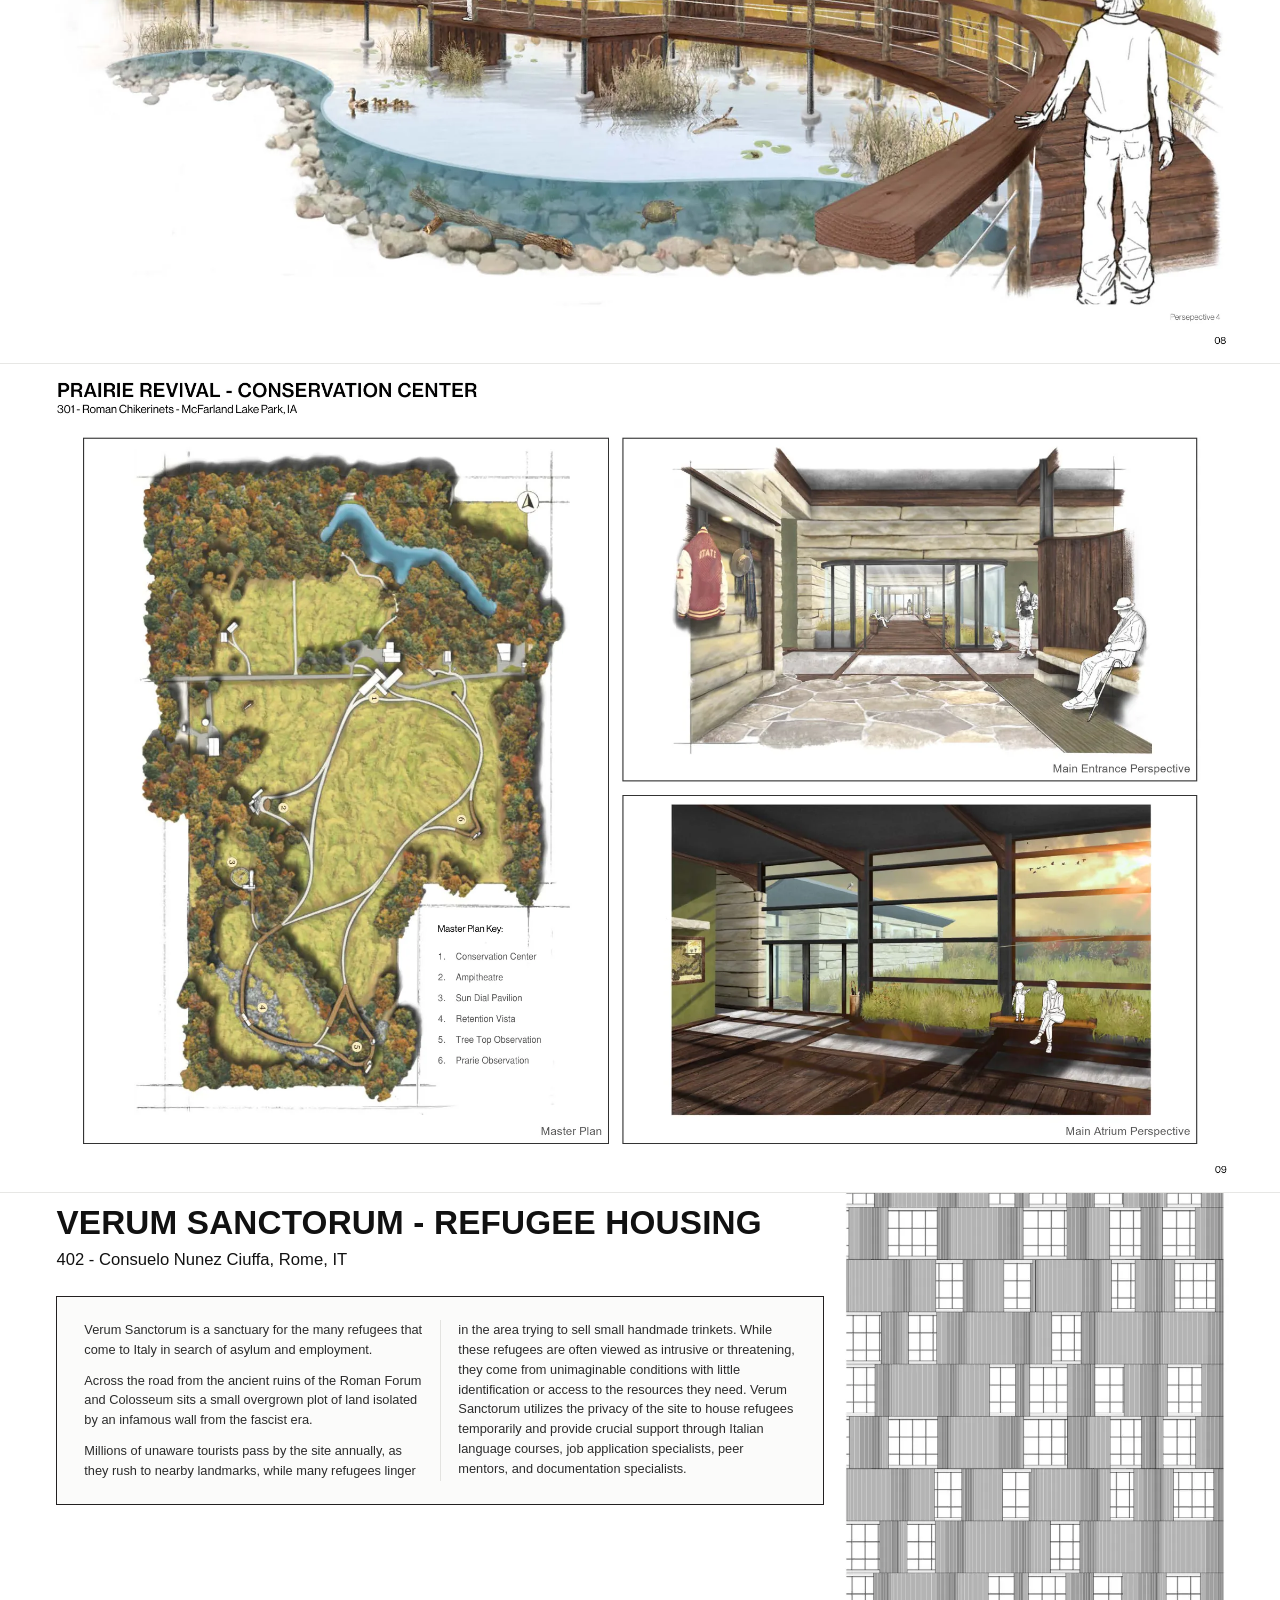
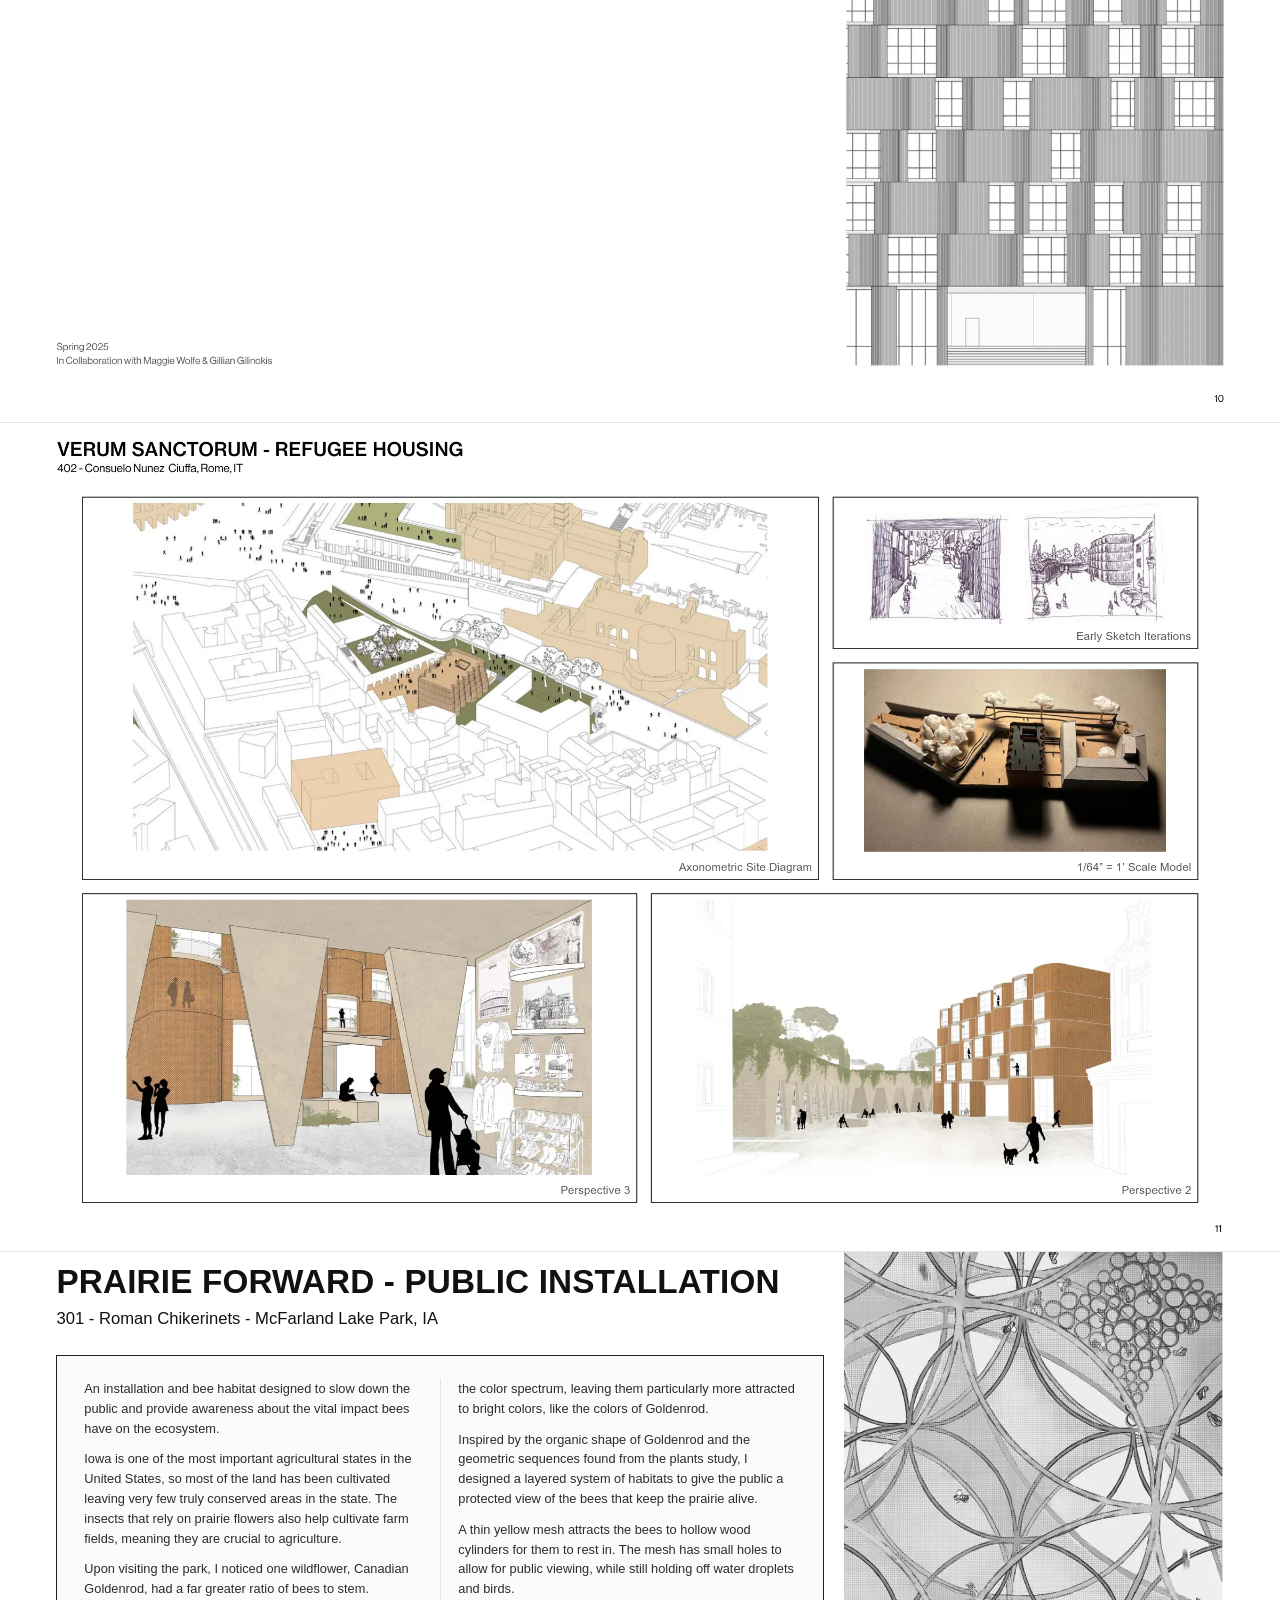
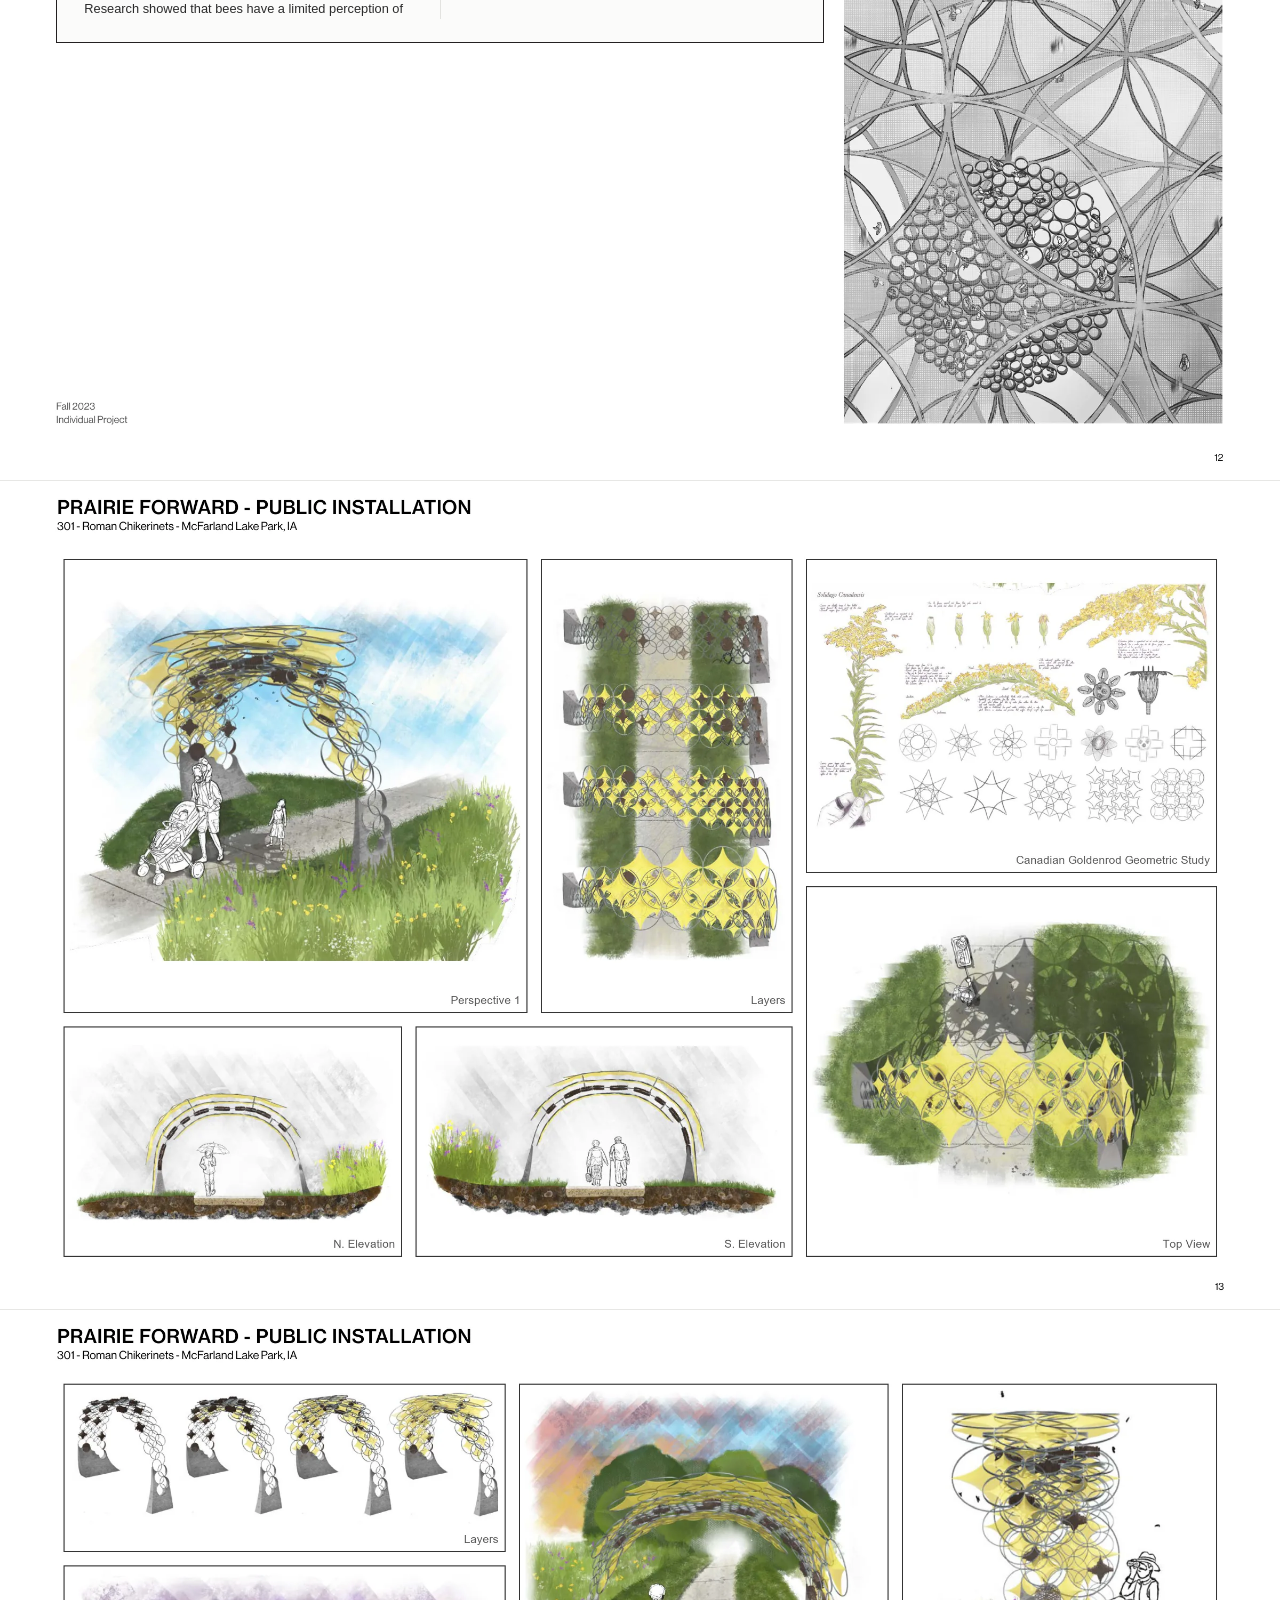
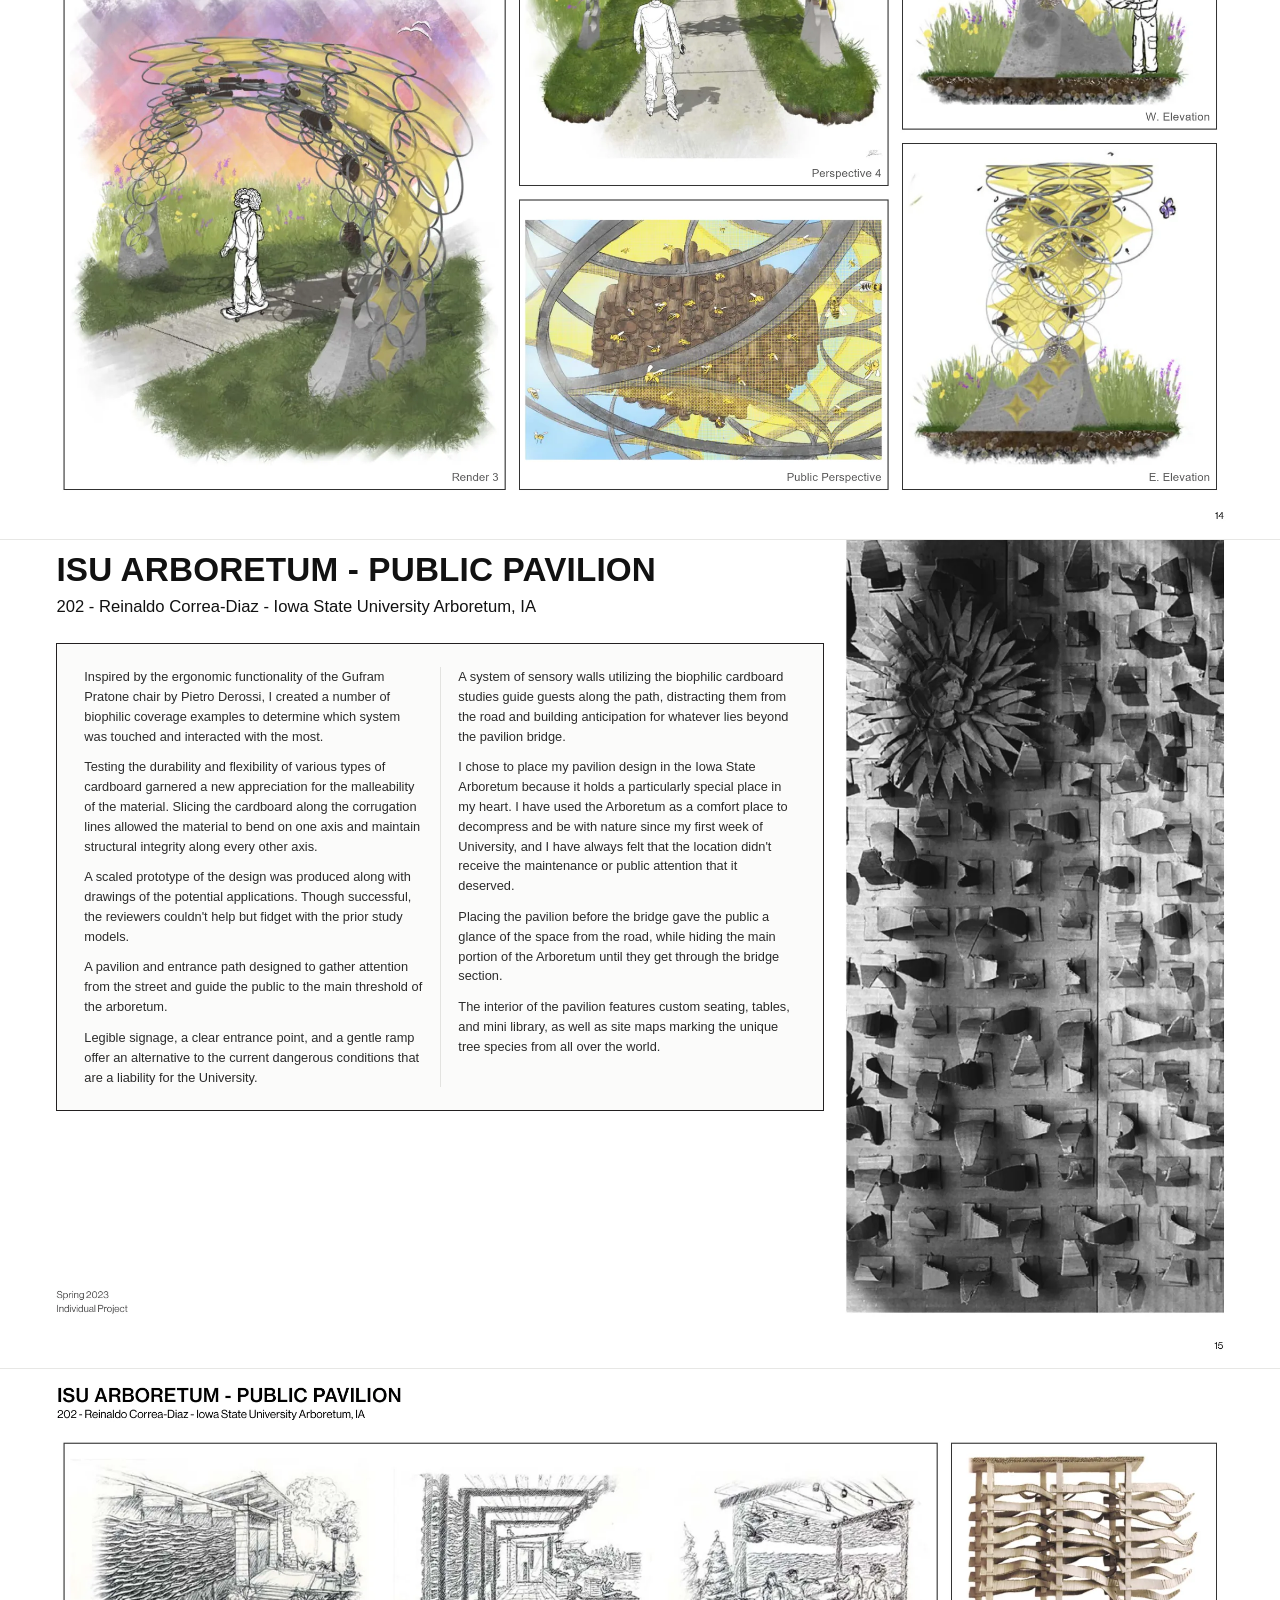
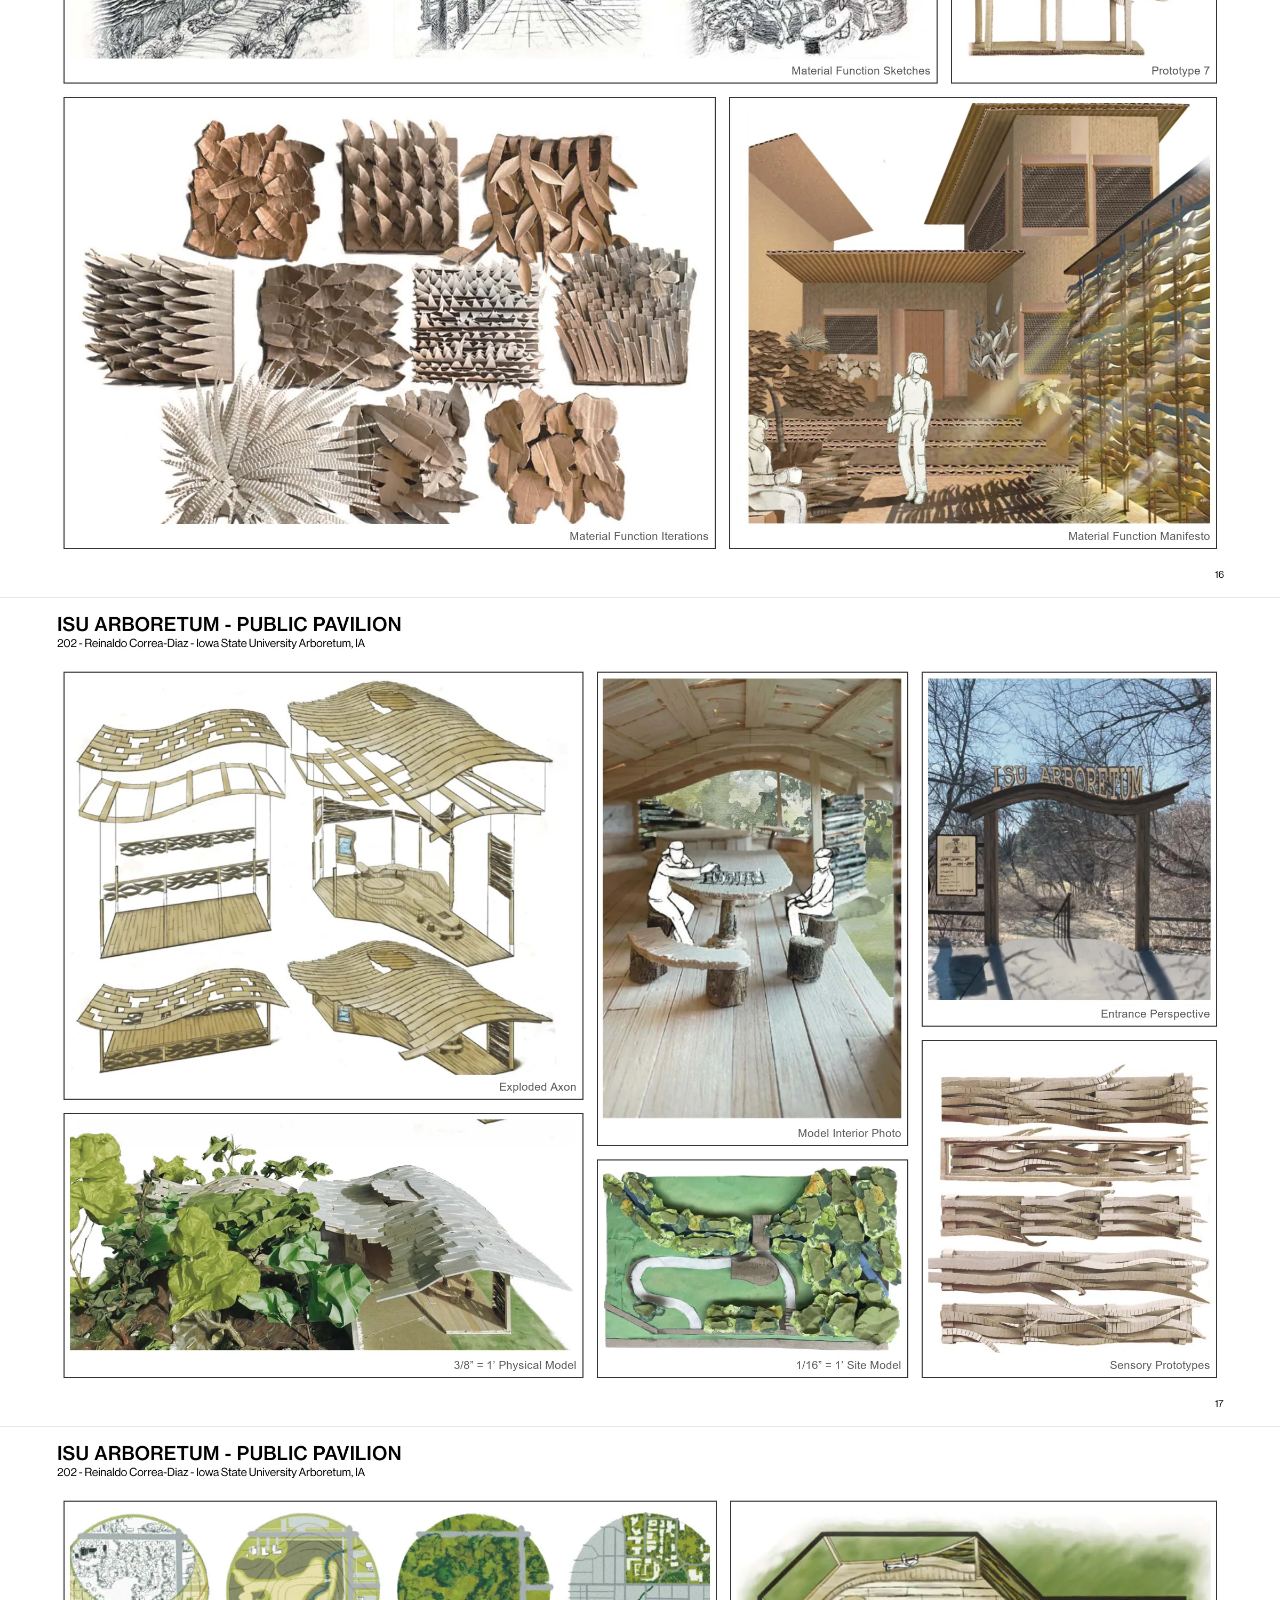
==== commit ee1eaa63: "New cover sketch with name on the right; name joins header on scroll - Cover: atrium sketch on the l" ====
--- a/index.html
+++ b/index.html
@@ -3,13 +3,22 @@
 <head>
   <meta charset="utf-8">
   <meta name="viewport" content="width=device-width, initial-scale=1">
-  <title>Sean M. Daugherity — Architecture Portfolio</title>
+  <title>Sean M. Daugherity | Architecture Portfolio</title>
   <meta name="description" content="Architecture portfolio of Sean M. Daugherity — selected semester studio works in housing, community, conservation and public space.">
+  <meta property="og:type" content="website">
+  <meta property="og:title" content="Sean M. Daugherity | Architecture Portfolio">
+  <meta property="og:description" content="Selected semester studio works in housing, community, conservation and public space.">
+  <meta property="og:image" content="/assets/og-image.jpg">
+  <meta property="og:image:width" content="1200">
+  <meta property="og:image:height" content="630">
+  <meta property="og:image:alt" content="Sean M. Daugherity, above a sketch of a sunlit atrium">
+  <meta name="twitter:card" content="summary_large_image">
+  <meta name="twitter:image" content="/assets/og-image.jpg">
   <link rel="icon" href="data:image/svg+xml,%3Csvg xmlns='http://www.w3.org/2000/svg' viewBox='0 0 64 64'%3E%3Crect width='64' height='64' fill='%23111'/%3E%3Ctext x='32' y='42' font-family='Helvetica,Arial,sans-serif' font-size='28' font-weight='700' fill='%23fff' text-anchor='middle'%3ESD%3C/text%3E%3C/svg%3E">
   <link rel="stylesheet" href="assets/site.css">
 </head>
 <body>
-  <header class="site-header" id="site-header">
+  <header class="site-header brand-hidden" id="site-header">
     <nav class="contact" aria-label="Contact">
       <a class="resume-link" href="resume.html" target="_blank" rel="noopener">Resume
         <span class="peek below" aria-hidden="true"><span class="peek-card"><img src="assets/resume/resume-01.webp" alt="" loading="lazy"><span class="peek-label"><span>Resume</span><span>Open &#8599;</span></span></span></span>
@@ -26,8 +35,12 @@
   <main class="viewer">
 
     <section class="page" id="cover" aria-label="Page 1 — Cover">
-      <div class="sheet">
-        <img src="assets/pages/page-01.webp" width="2400" height="1553" alt="Childhood Home — recollection sketch." fetchpriority="high">
+      <h1 class="cover-brand" id="cover-brand">
+        <span class="brand-name">SEAN M. DAUGHERITY</span>
+        <span class="brand-sub">Architecture Portfolio - selected works</span>
+      </h1>
+      <div class="sheet">
+        <img src="assets/pages/page-01.webp" width="2400" height="1553" alt="Sketch of a sunlit library atrium with trees rising through the roof." fetchpriority="high">
       </div>
     </section>
 
--- a/assets/site.css
+++ b/assets/site.css
@@ -44,28 +44,19 @@
 .contact {
   display: flex;
   align-items: center;
-  gap: 26px;
-  font-size: 14px;
+  gap: 28px;
+  font-size: 15px;
 }
 .contact a {
   position: relative;
   padding: 6px 0;
-  color: var(--muted);
-  text-decoration: none;
-  transition: color 0.15s ease;
-}
-.contact a:hover { color: var(--ink); }
+  color: #222;
+  font-weight: 600;
+  text-decoration: none;
+  transition: color 0.15s ease, opacity 0.15s ease;
+}
+.contact a:hover { color: #000; opacity: 0.65; }
 .contact a:focus-visible { outline: 2px solid var(--ink); outline-offset: 2px; }
-.contact .resume-link { color: var(--ink); font-weight: 500; }
-.contact .resume-link::after {
-  content: "";
-  position: absolute;
-  left: 0;
-  right: 0;
-  bottom: 3px;
-  height: 1px;
-  background: currentColor;
-}
 .contact .short { display: none; }
 
 .brand {
@@ -85,6 +76,27 @@
   margin-top: 3px;
   font-size: clamp(12px, 0.95vw, 14px);
 }
+
+/* On the portfolio the name starts on the cover and slides into the header once you scroll past it */
+.site-header .brand { transition: opacity 0.3s ease, transform 0.3s ease; }
+.site-header.brand-hidden .brand {
+  opacity: 0;
+  transform: translateY(-6px);
+  pointer-events: none;
+}
+
+.cover-brand {
+  position: absolute;
+  right: 4.41%;
+  top: 18%;
+  z-index: 1;
+  margin: 0;
+  text-align: right;
+  font-weight: 400;
+  line-height: 1.15;
+}
+.cover-brand .brand-name { font-size: 2cqw; font-weight: 600; letter-spacing: 0.01em; }
+.cover-brand .brand-sub { margin-top: 0.5em; font-size: 1.1cqw; }
 
 /* ---------- Pages ---------- */
 
@@ -129,10 +141,14 @@
 /* Project write-ups, moved from the inner pages into the cover page's white space */
 .page-head.has-text { max-width: 60%; }
 .project-text {
-  margin-top: 2.4cqw;
+  margin-top: 2cqw;
+  padding: 1.8cqw 2.1cqw;
+  border: 1px solid #232021;
+  background: #fbfbfa;
   columns: 2;
   column-gap: 2.8cqw;
-  font-size: 1.05cqw;
+  column-rule: 1px solid #e3e3e0;
+  font-size: 1cqw;
   line-height: 1.55;
   color: #2b2b2b;
   orphans: 2;
@@ -290,6 +306,9 @@
     padding: 10px 16px;
   }
   .brand { text-align: left; }
+  /* Phones keep the name in the header; the cover is too narrow for it */
+  .site-header.brand-hidden .brand { opacity: 1; transform: none; pointer-events: auto; }
+  .cover-brand { display: none; }
   .contact { gap: 18px; font-size: 13px; }
   .contact .full { display: none; }
   .contact .short { display: inline; }
@@ -308,6 +327,7 @@
   .project-text {
     columns: 1;
     margin-top: 14px;
+    padding: 16px;
     font-size: 14px;
     line-height: 1.55;
   }
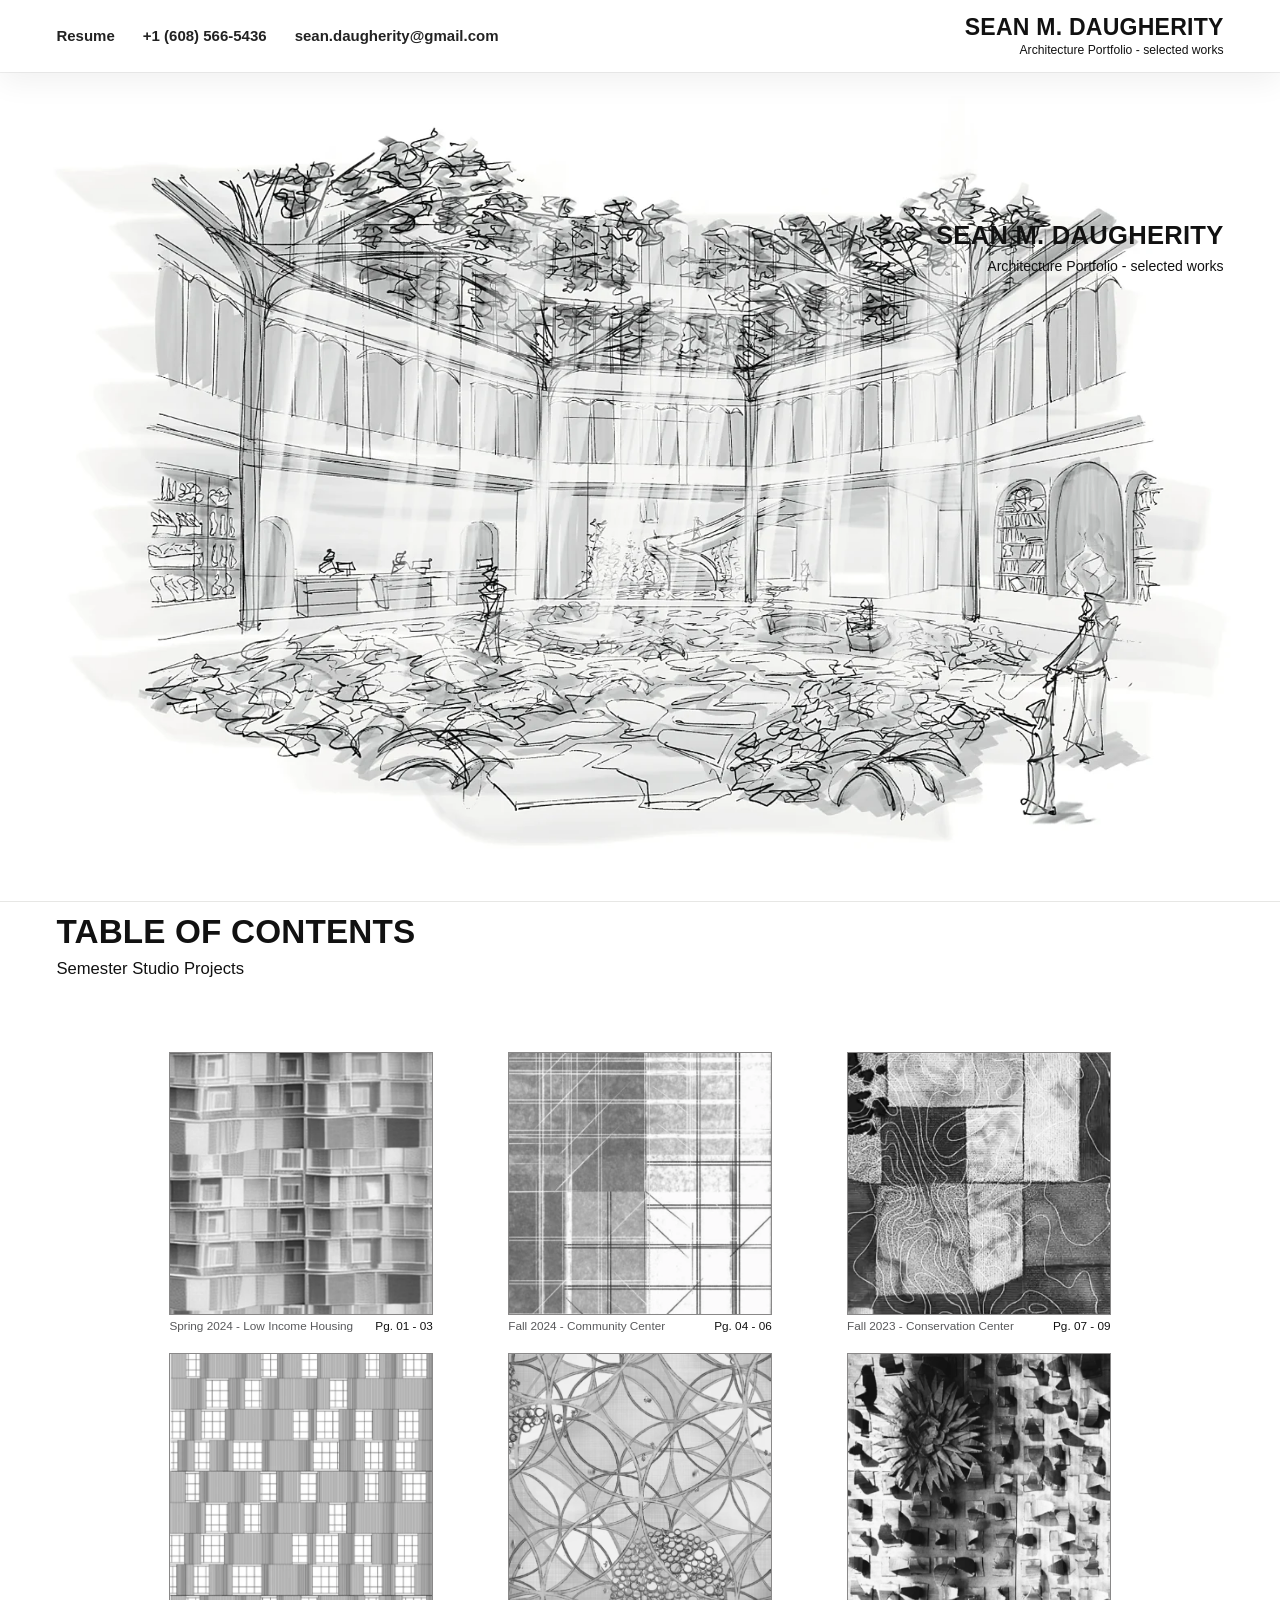
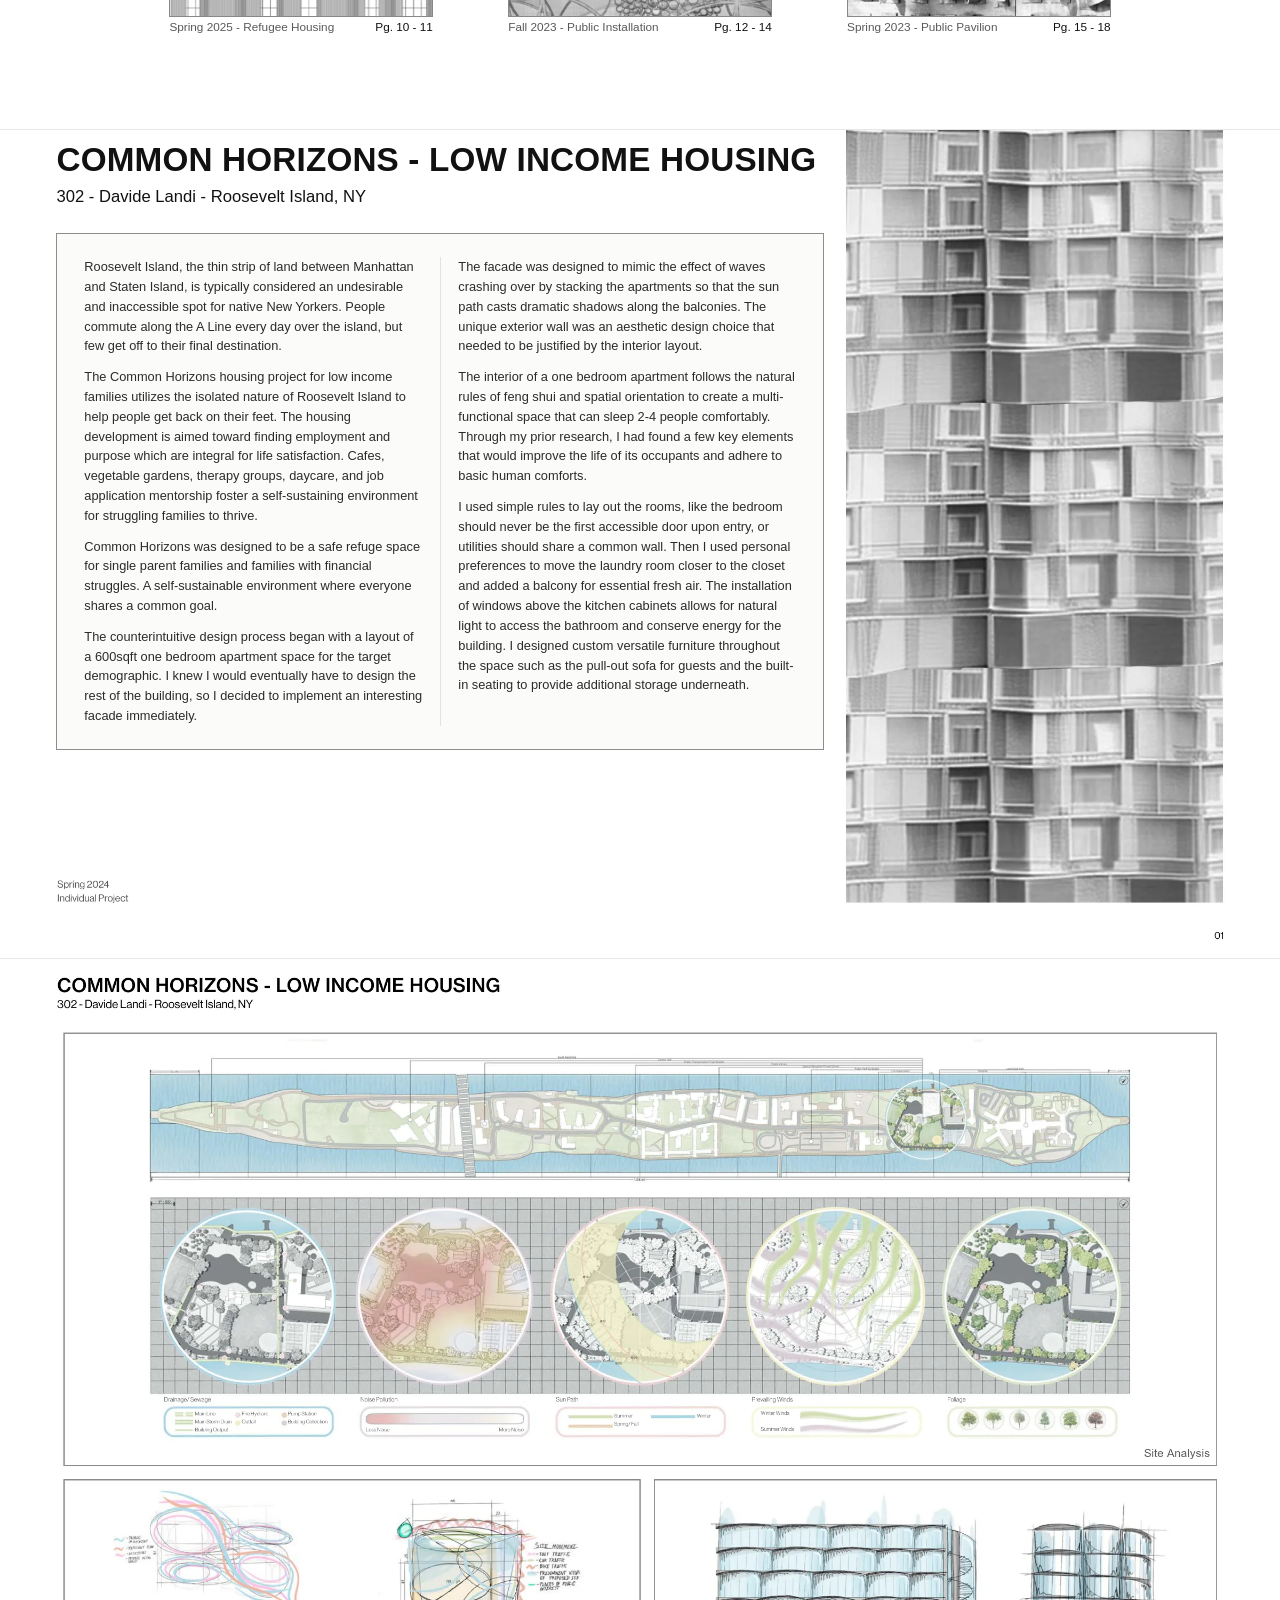
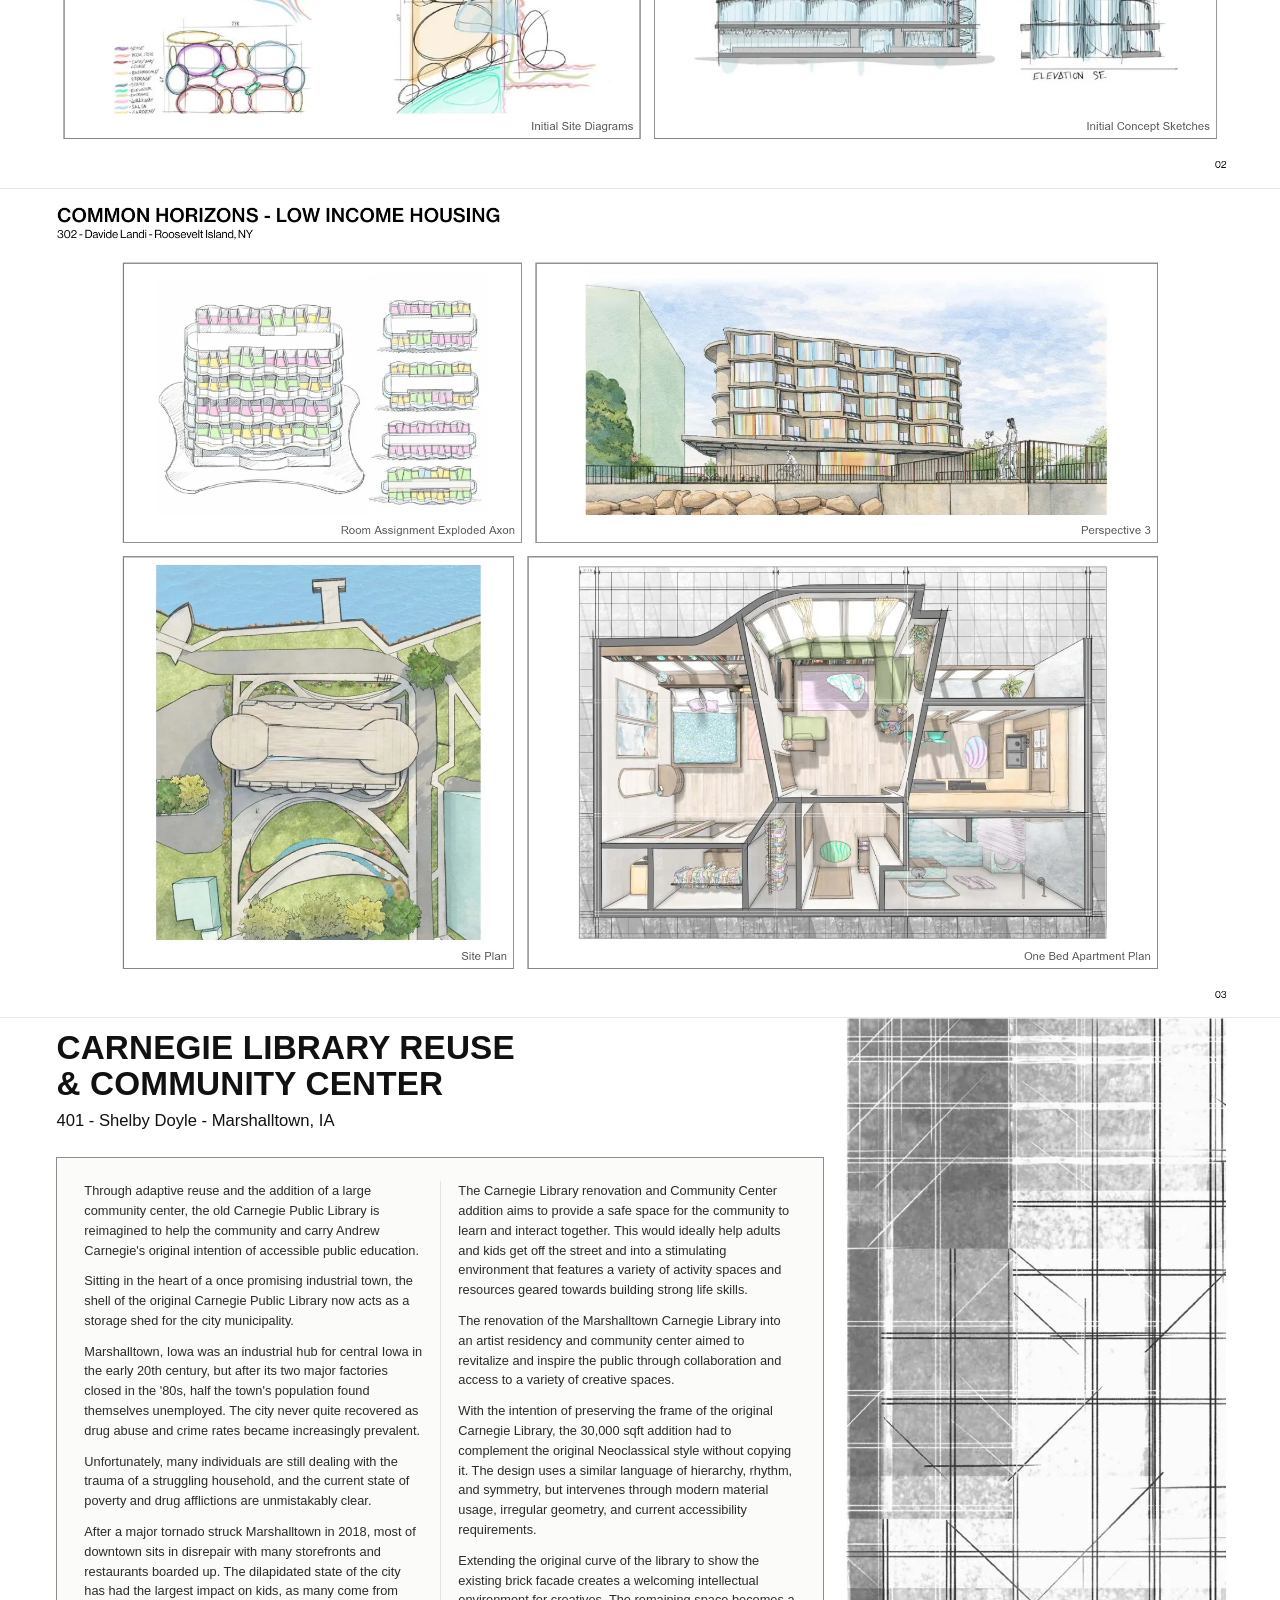
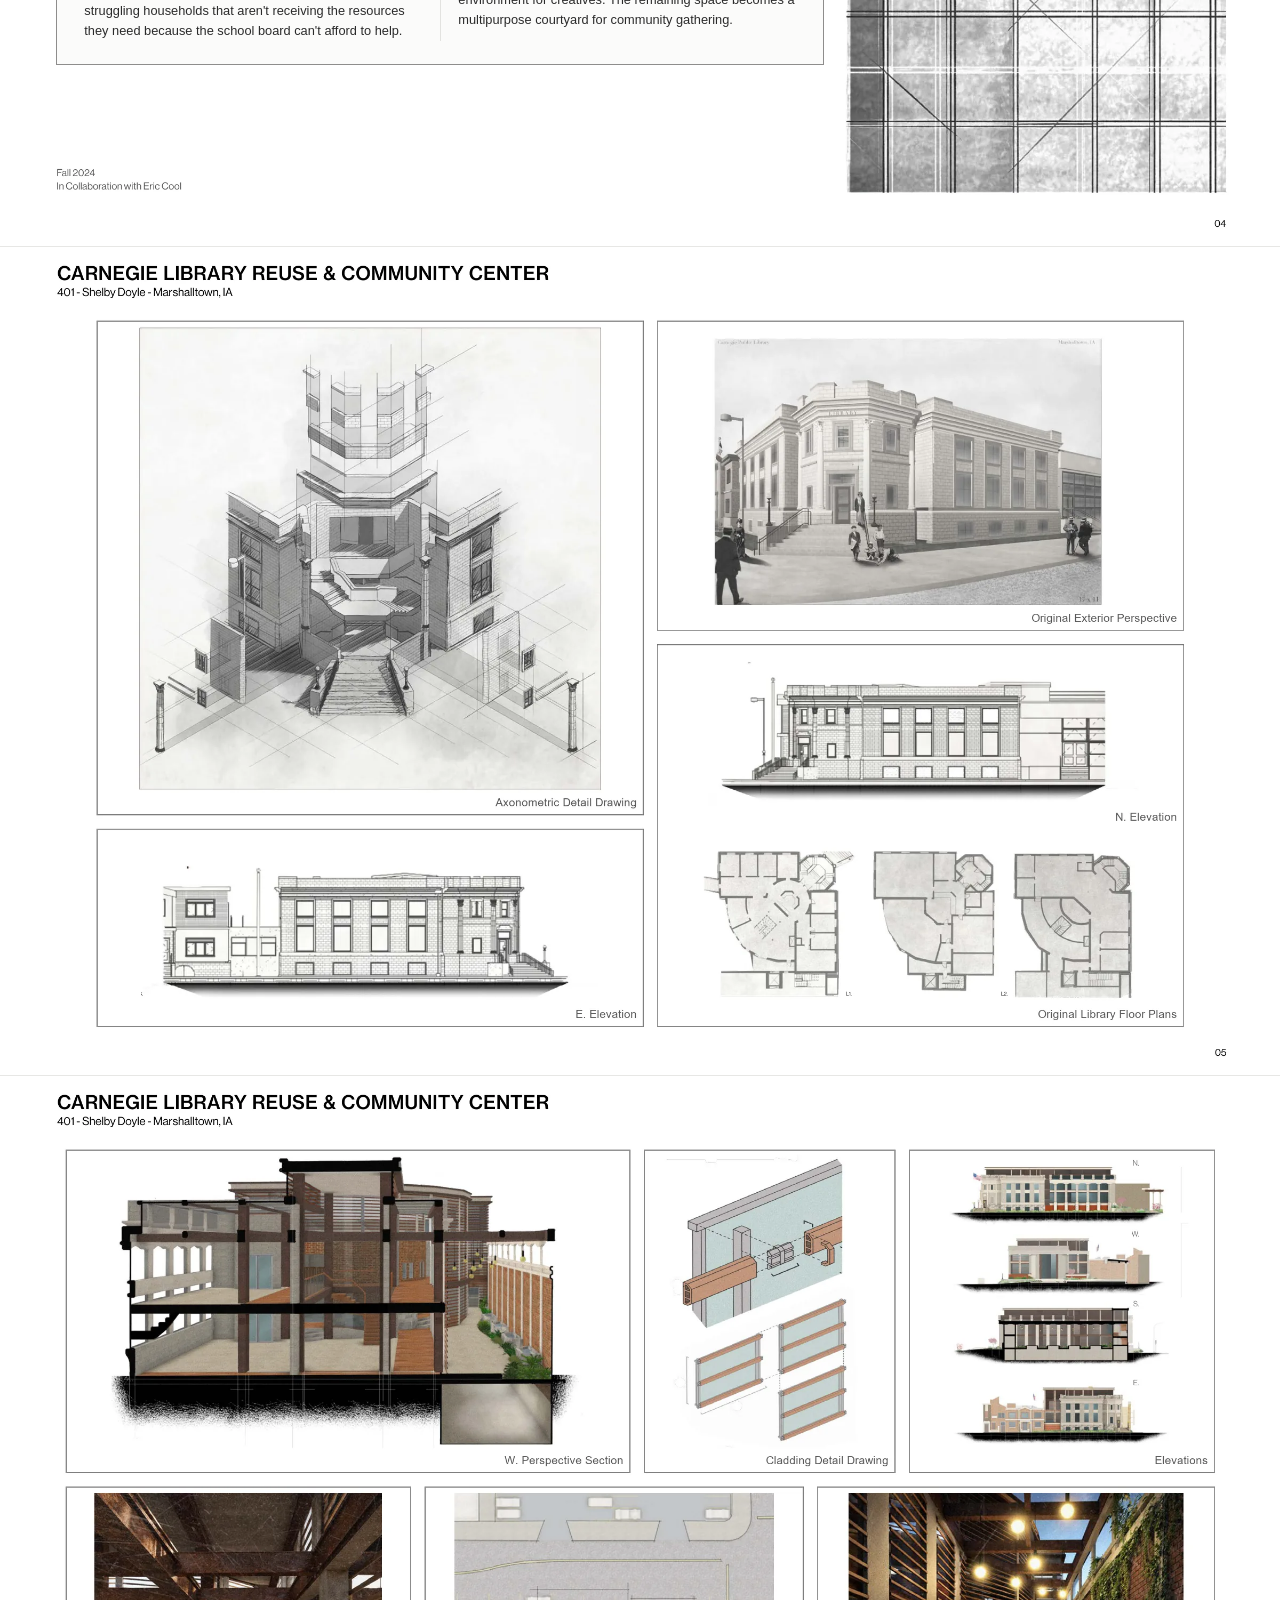
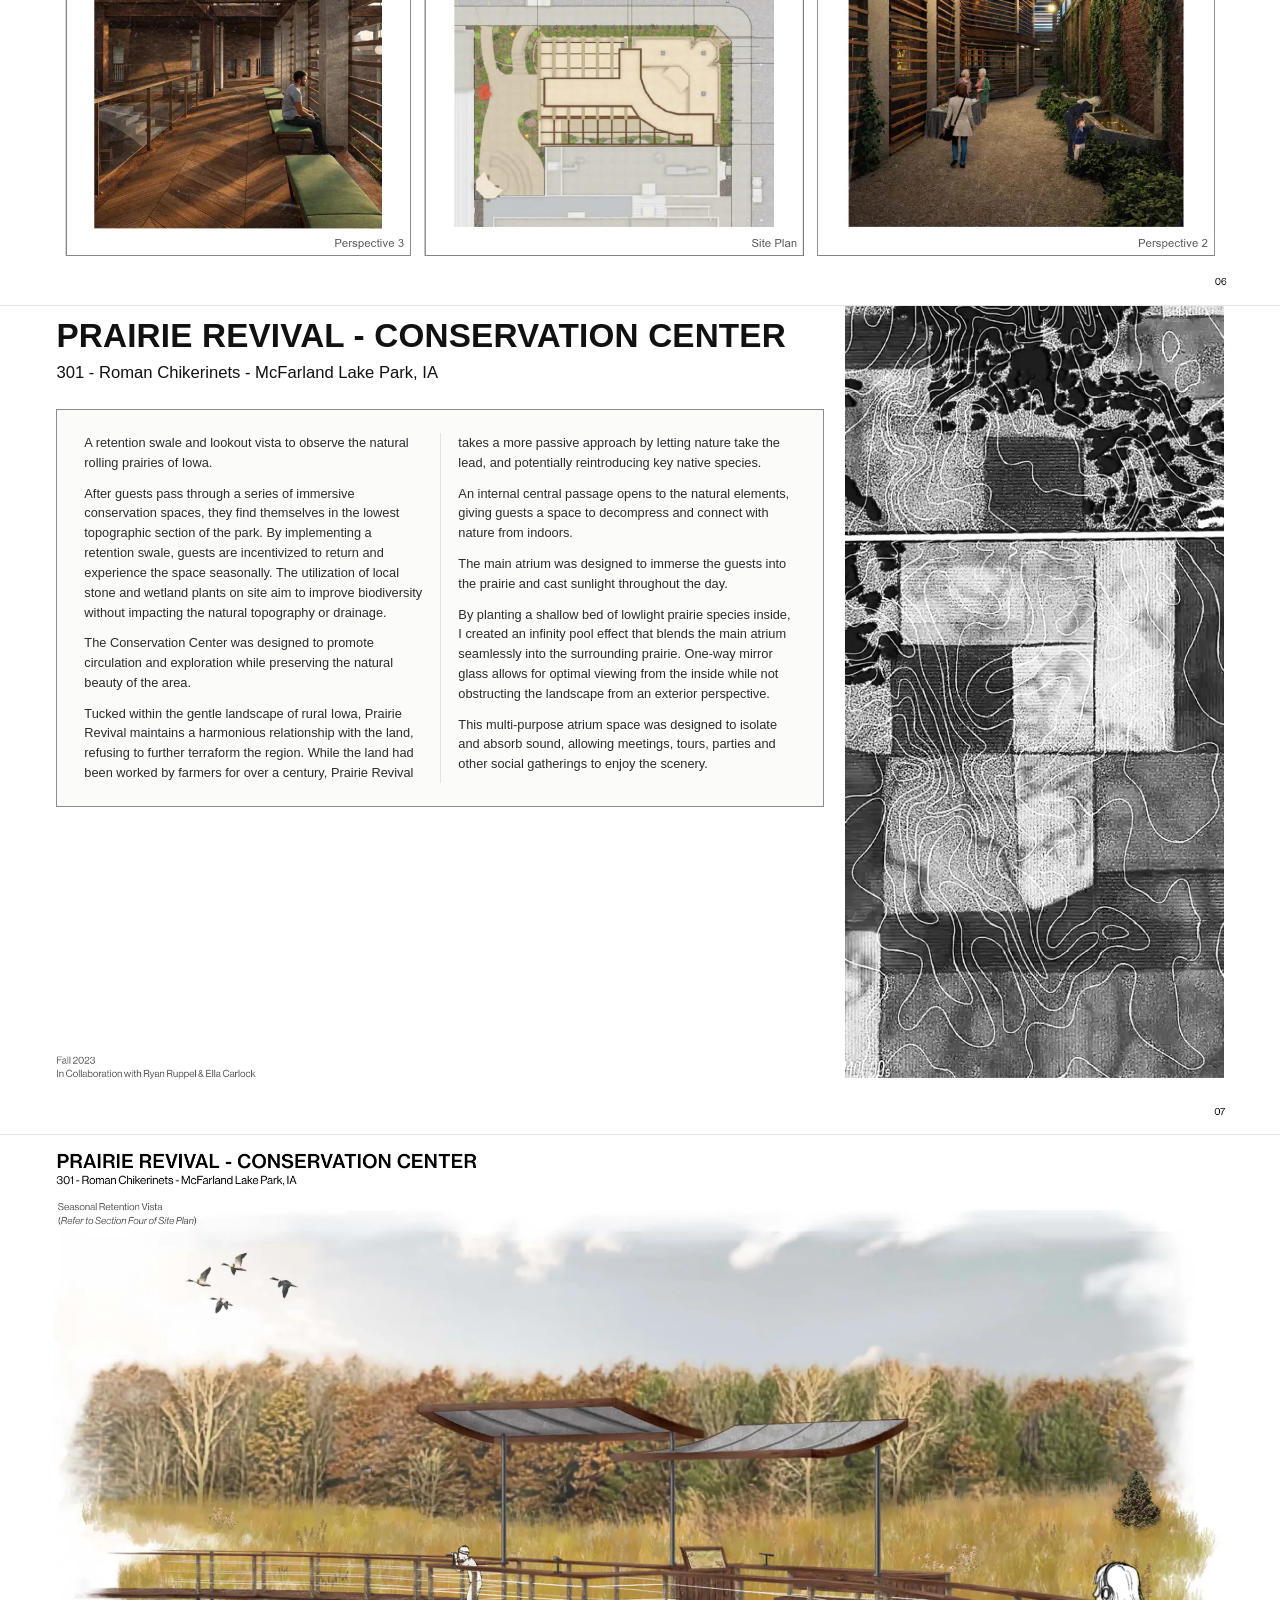
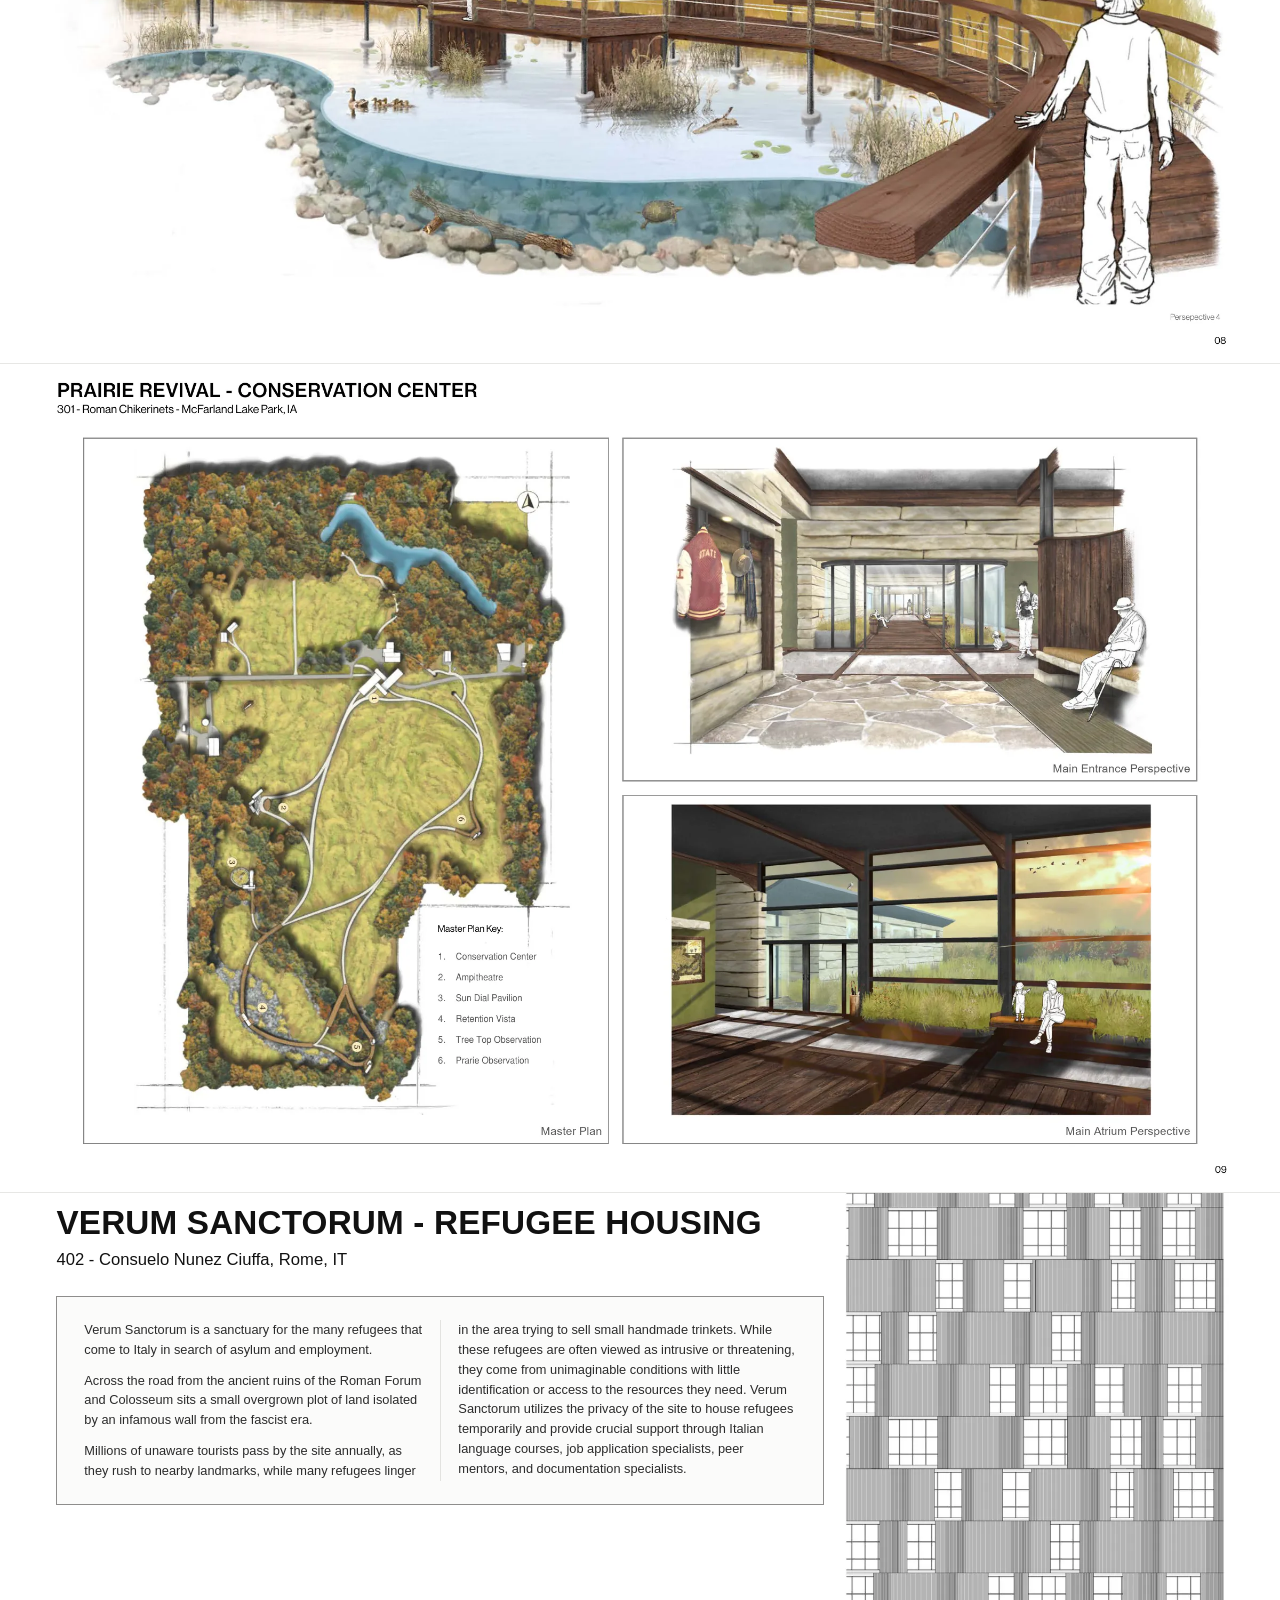
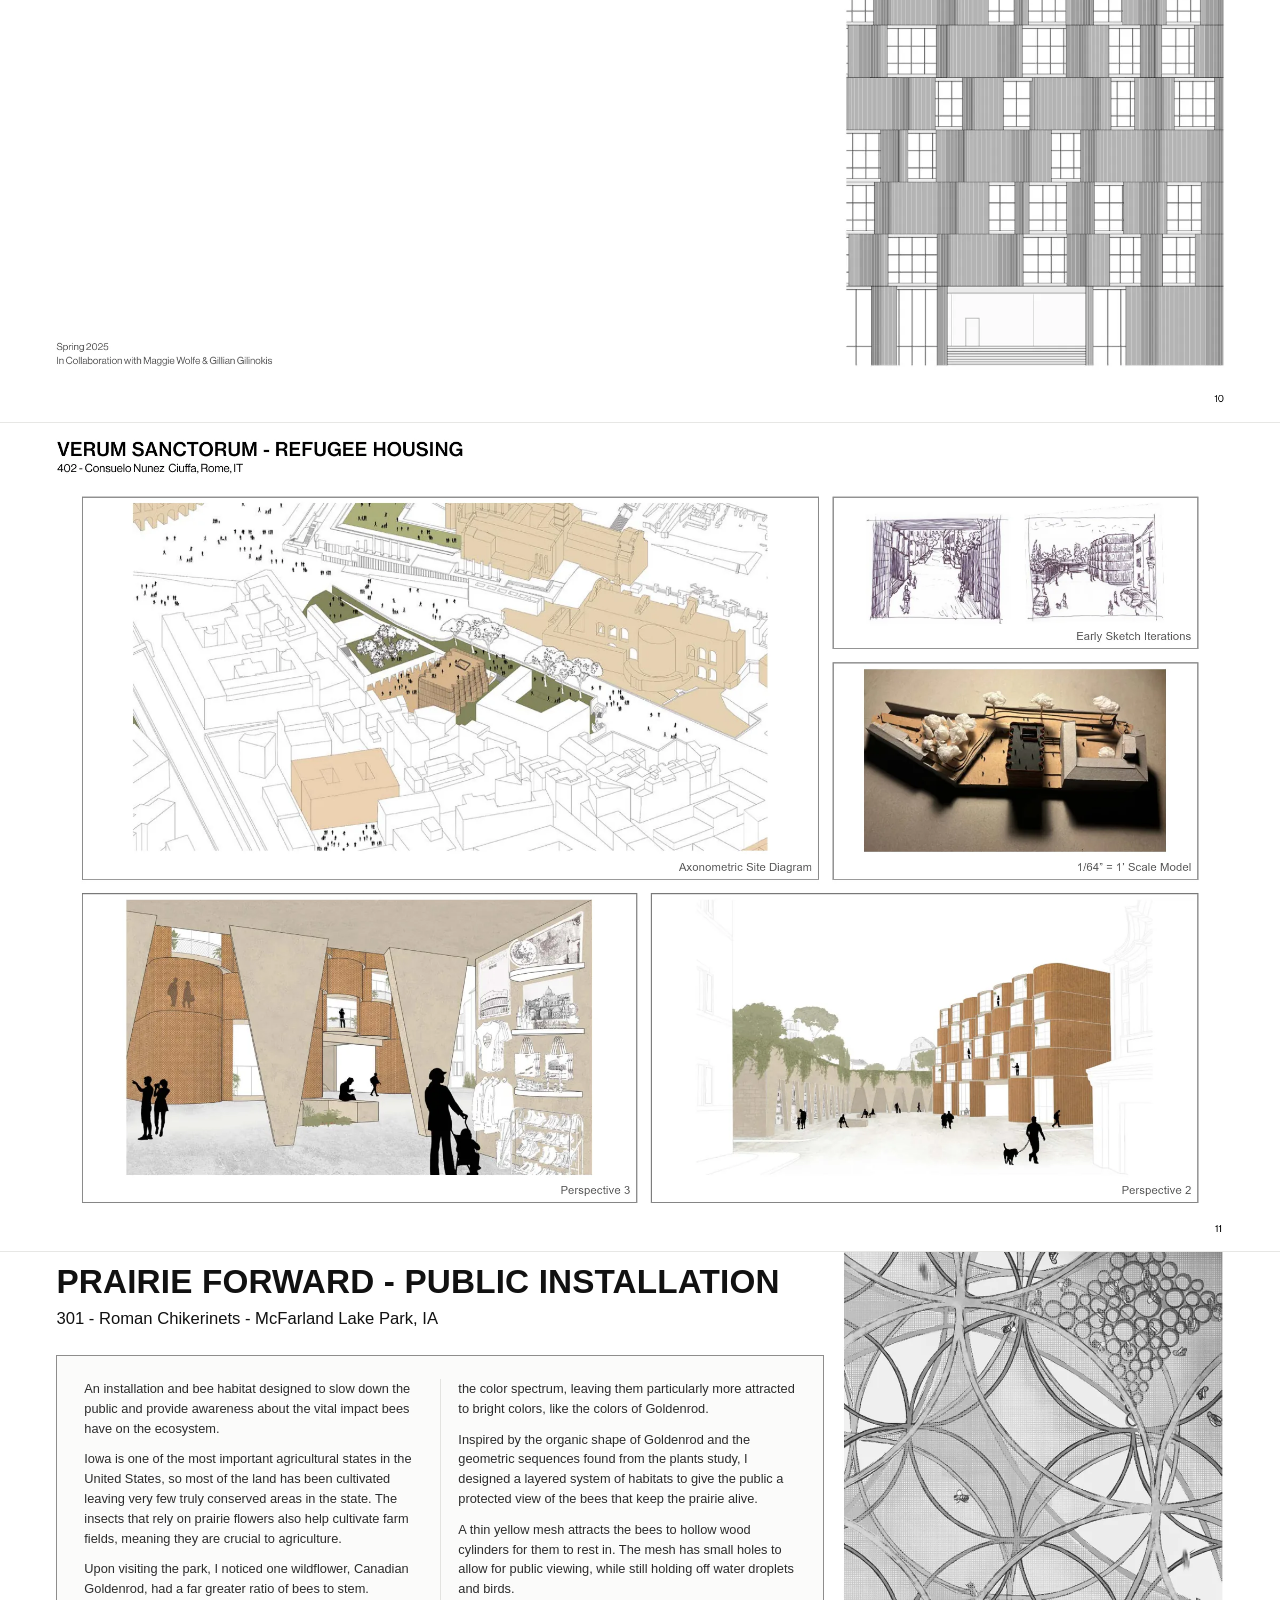
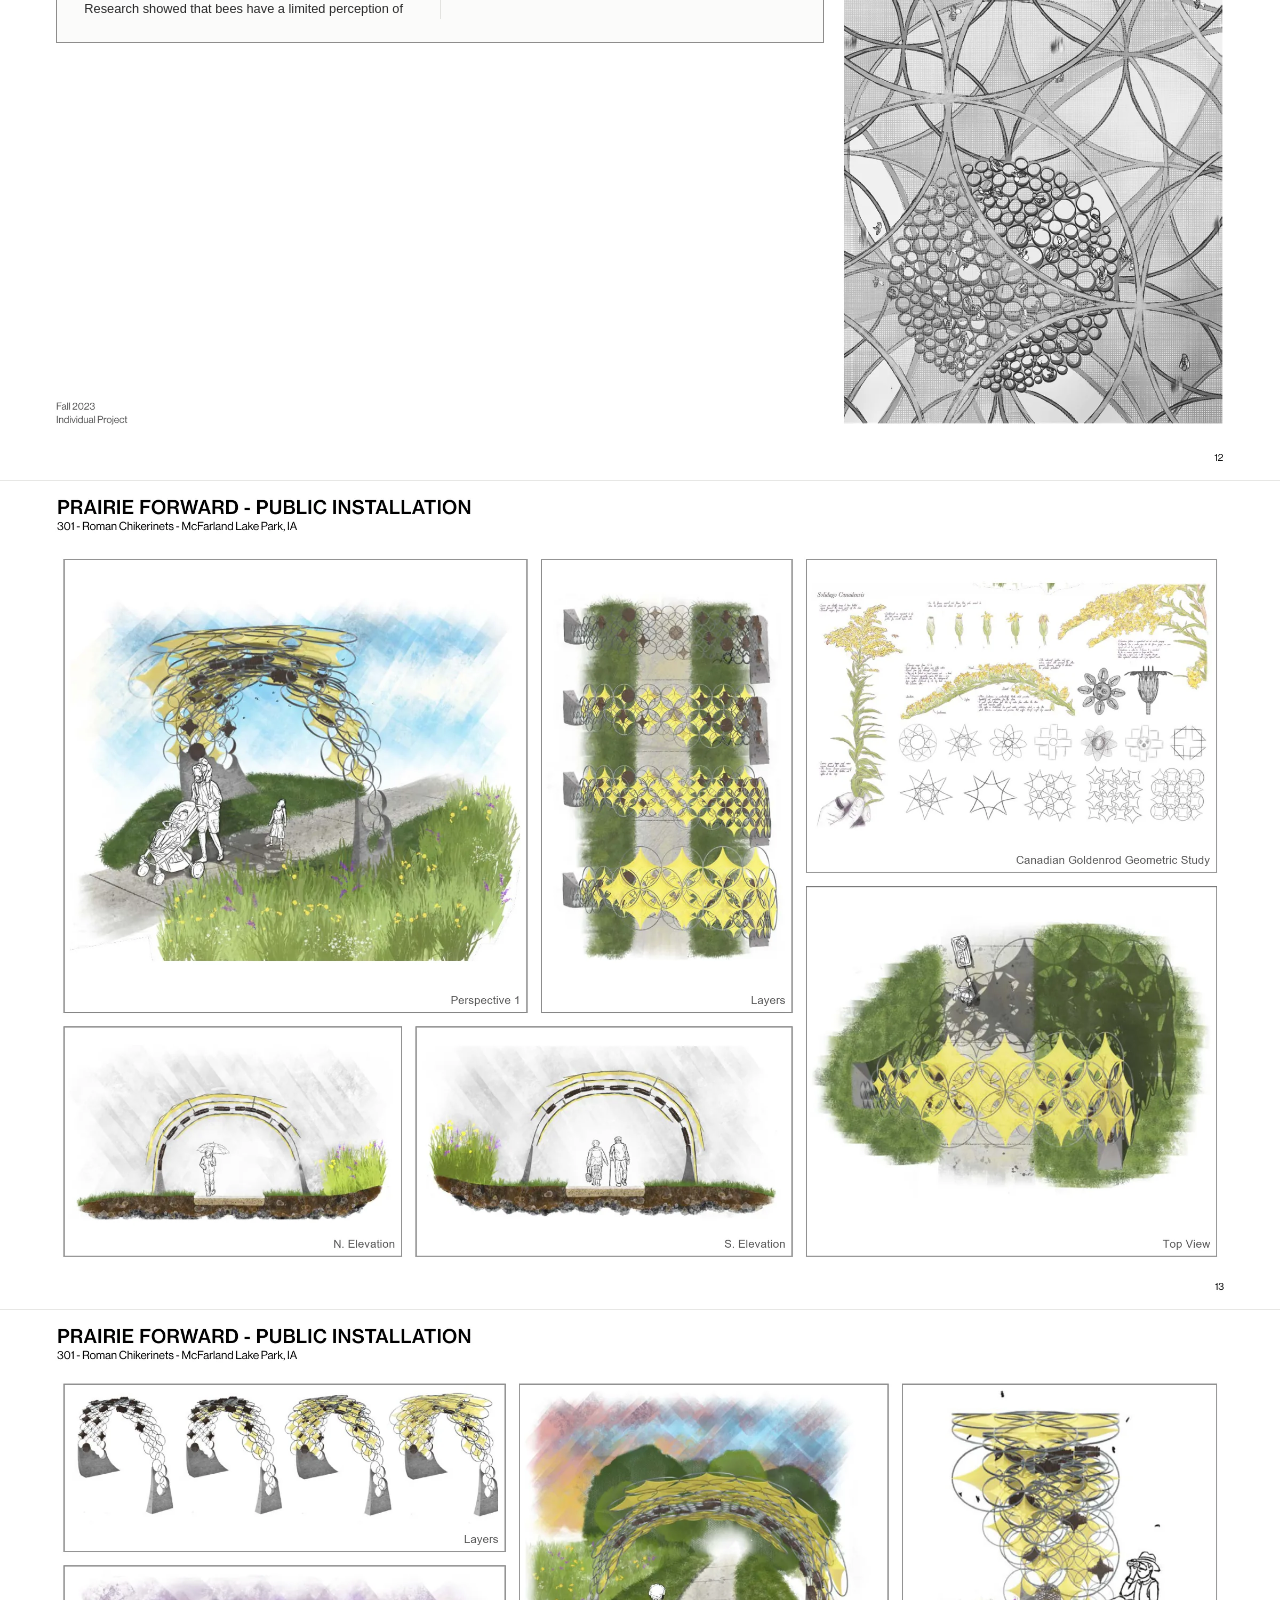
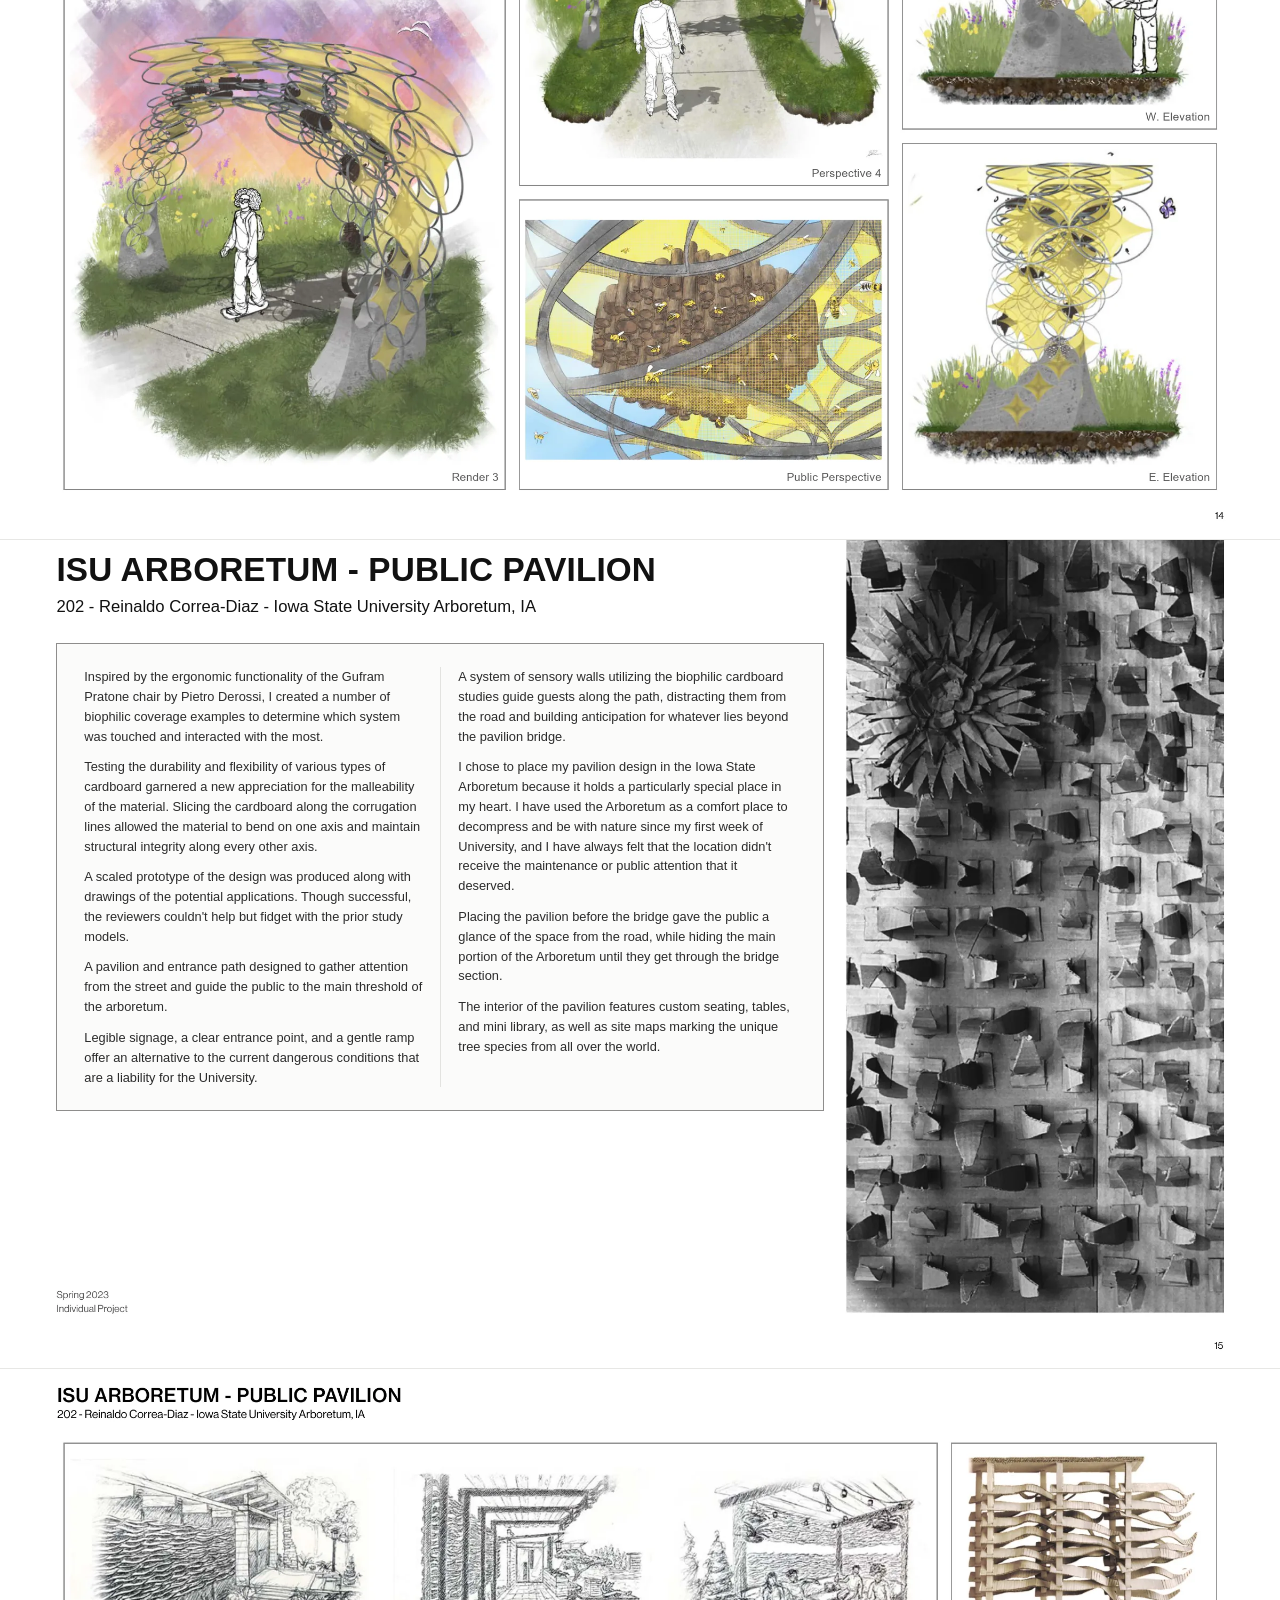
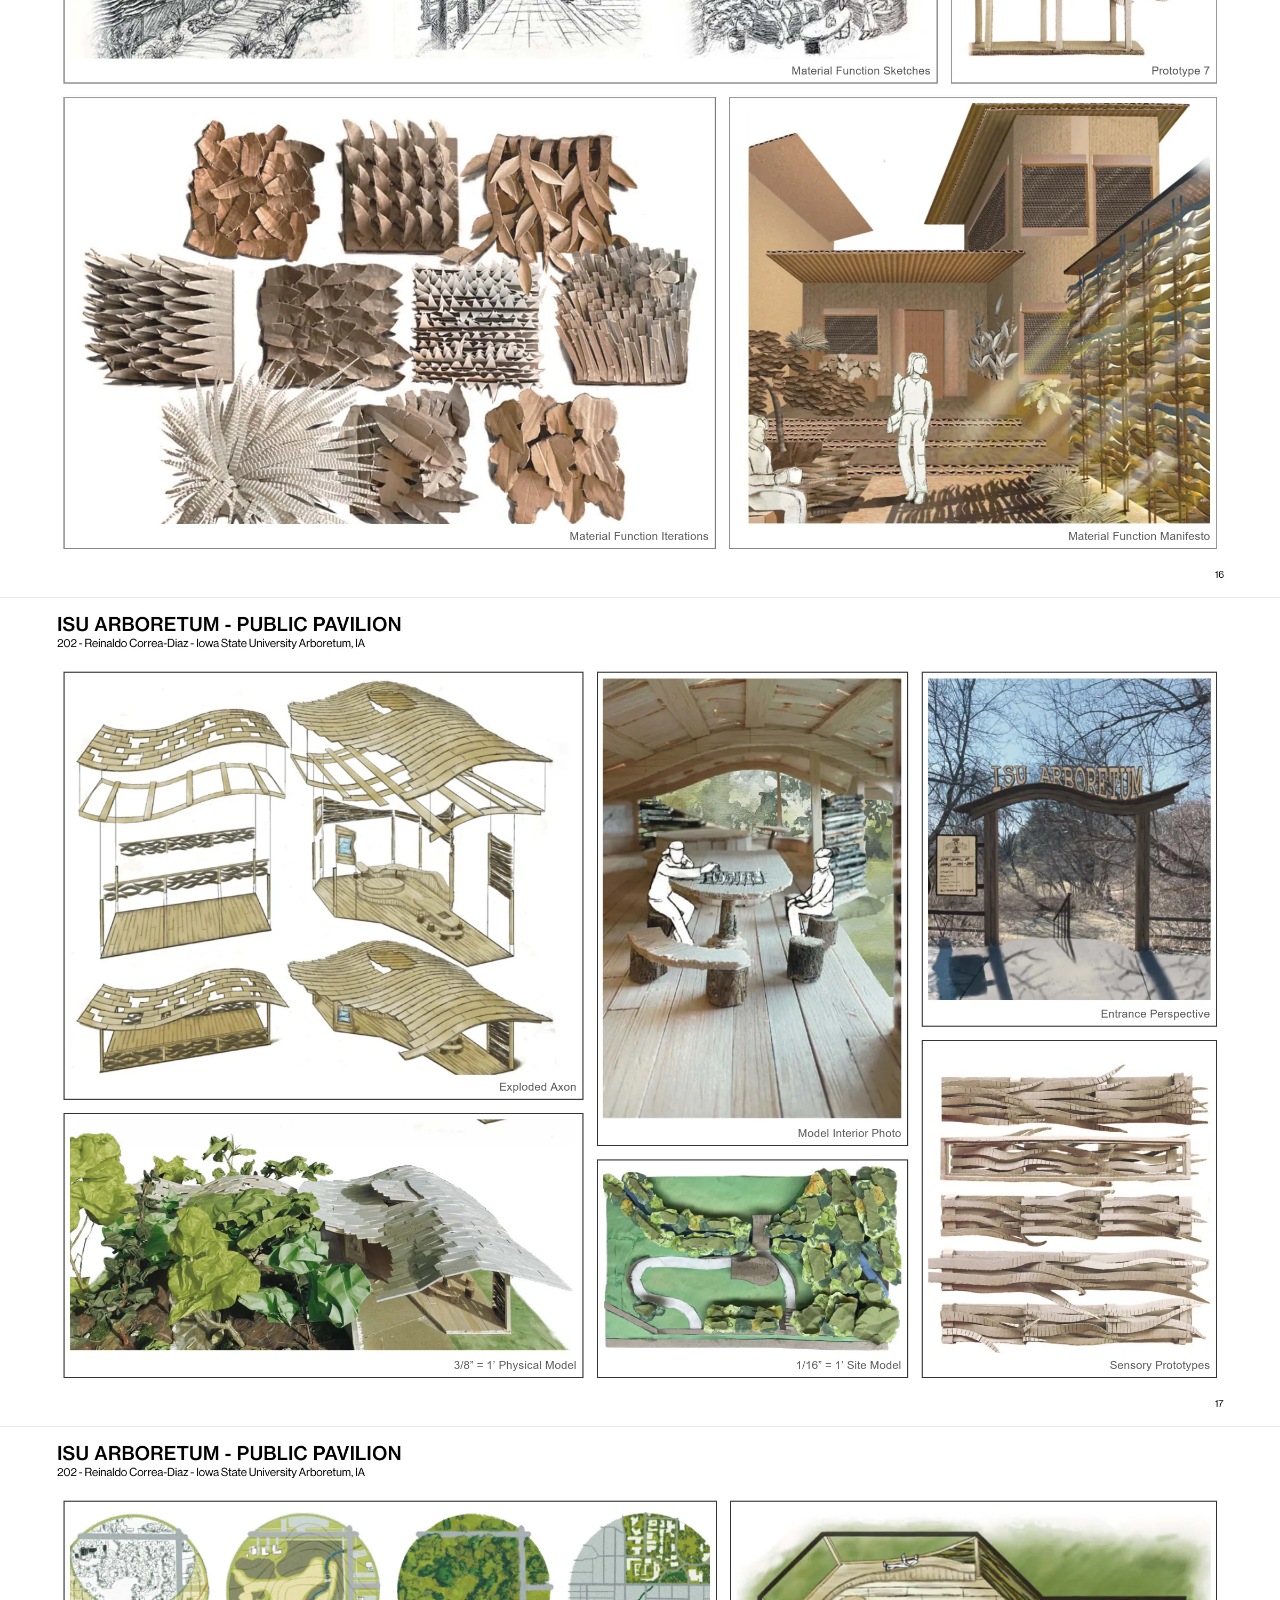
==== commit 3412077e: "Expand cover artwork and lighten portfolio frame outlines" ====
--- a/index.html
+++ b/index.html
@@ -1,264 +1,264 @@
-<!doctype html>
-<html lang="en">
-<head>
-  <meta charset="utf-8">
-  <meta name="viewport" content="width=device-width, initial-scale=1">
-  <title>Sean M. Daugherity | Architecture Portfolio</title>
-  <meta name="description" content="Architecture portfolio of Sean M. Daugherity — selected semester studio works in housing, community, conservation and public space.">
-  <meta property="og:type" content="website">
-  <meta property="og:title" content="Sean M. Daugherity | Architecture Portfolio">
-  <meta property="og:description" content="Selected semester studio works in housing, community, conservation and public space.">
-  <meta property="og:image" content="/assets/og-image.jpg">
-  <meta property="og:image:width" content="1200">
-  <meta property="og:image:height" content="630">
-  <meta property="og:image:alt" content="Sean M. Daugherity, above a sketch of a sunlit atrium">
-  <meta name="twitter:card" content="summary_large_image">
-  <meta name="twitter:image" content="/assets/og-image.jpg">
-  <link rel="icon" href="data:image/svg+xml,%3Csvg xmlns='http://www.w3.org/2000/svg' viewBox='0 0 64 64'%3E%3Crect width='64' height='64' fill='%23111'/%3E%3Ctext x='32' y='42' font-family='Helvetica,Arial,sans-serif' font-size='28' font-weight='700' fill='%23fff' text-anchor='middle'%3ESD%3C/text%3E%3C/svg%3E">
-  <link rel="stylesheet" href="assets/site.css">
-</head>
-<body>
-  <header class="site-header brand-hidden" id="site-header">
-    <nav class="contact" aria-label="Contact">
-      <a class="resume-link" href="resume.html" target="_blank" rel="noopener">Resume
-        <span class="peek below" aria-hidden="true"><span class="peek-card"><img src="assets/resume/resume-01.webp" alt="" loading="lazy"><span class="peek-label"><span>Resume</span><span>Open &#8599;</span></span></span></span>
-      </a>
-      <a href="tel:+16085665436"><span class="full">+1 (608) 566-5436</span><span class="short">Call</span></a>
-      <a href="mailto:sean.daugherity@gmail.com"><span class="full">sean.daugherity@gmail.com</span><span class="short">Email</span></a>
-    </nav>
-    <a class="brand" href="#cover">
-      <span class="brand-name">SEAN M. DAUGHERITY</span>
-      <span class="brand-sub">Architecture Portfolio - selected works</span>
-    </a>
-  </header>
-
-  <main class="viewer">
-
-    <section class="page" id="cover" aria-label="Page 1 — Cover">
-      <h1 class="cover-brand" id="cover-brand">
-        <span class="brand-name">SEAN M. DAUGHERITY</span>
-        <span class="brand-sub">Architecture Portfolio - selected works</span>
-      </h1>
-      <div class="sheet">
-        <img src="assets/pages/page-01.webp" width="2400" height="1553" alt="Sketch of a sunlit library atrium with trees rising through the roof." fetchpriority="high">
-      </div>
-    </section>
-
-    <section class="page toc" id="contents" aria-label="Page 2 — Table of contents">
-      <div class="page-head">
-        <h2>TABLE OF CONTENTS</h2>
-        <p>Semester Studio Projects</p>
-      </div>
-      <div class="toc-grid">
-        <a class="toc-item" href="#common-horizons" style="--col:0;--row:0">
-          <span class="toc-art"><img src="assets/toc/common-horizons.webp" alt=""></span>
-          <span class="toc-caption"><span>Spring 2024 - Low Income Housing</span><span>Pg. 01 - 03</span></span>
-        </a>
-        <a class="toc-item" href="#carnegie-library" style="--col:1;--row:0">
-          <span class="toc-art"><img src="assets/toc/carnegie-library.webp" alt=""></span>
-          <span class="toc-caption"><span>Fall 2024 - Community Center</span><span>Pg. 04 - 06</span></span>
-        </a>
-        <a class="toc-item" href="#prairie-revival" style="--col:2;--row:0">
-          <span class="toc-art"><img src="assets/toc/prairie-revival.webp" alt=""></span>
-          <span class="toc-caption"><span>Fall 2023 - Conservation Center</span><span>Pg. 07 - 09</span></span>
-        </a>
-        <a class="toc-item" href="#verum-sanctorum" style="--col:0;--row:1">
-          <span class="toc-art"><img src="assets/toc/verum-sanctorum.webp" alt=""></span>
-          <span class="toc-caption"><span>Spring 2025 - Refugee Housing</span><span>Pg. 10 - 11</span></span>
-        </a>
-        <a class="toc-item" href="#prairie-forward" style="--col:1;--row:1">
-          <span class="toc-art"><img src="assets/toc/prairie-forward.webp" alt=""></span>
-          <span class="toc-caption"><span>Fall 2023 - Public Installation</span><span>Pg. 12 - 14</span></span>
-        </a>
-        <a class="toc-item" href="#isu-arboretum" style="--col:2;--row:1">
-          <span class="toc-art"><img src="assets/toc/isu-arboretum.webp" alt=""></span>
-          <span class="toc-caption"><span>Spring 2023 - Public Pavilion</span><span>Pg. 15 - 18</span></span>
-        </a>
-      </div>
-    </section>
-
-    <section class="page" id="common-horizons" aria-label="Page 3 — Common Horizons">
-      <div class="page-head has-text">
-        <h2>COMMON HORIZONS - LOW INCOME HOUSING</h2>
-        <p>302 - Davide Landi - Roosevelt Island, NY</p>
-        <div class="project-text">
-          <p>Roosevelt Island, the thin strip of land between Manhattan and Staten Island, is typically considered an undesirable and inaccessible spot for native New Yorkers. People commute along the A Line every day over the island, but few get off to their final destination.</p>
-          <p>The Common Horizons housing project for low income families utilizes the isolated nature of Roosevelt Island to help people get back on their feet. The housing development is aimed toward finding employment and purpose which are integral for life satisfaction. Cafes, vegetable gardens, therapy groups, daycare, and job application mentorship foster a self-sustaining environment for struggling families to thrive.</p>
-          <p>Common Horizons was designed to be a safe refuge space for single parent families and families with financial struggles. A self-sustainable environment where everyone shares a common goal.</p>
-          <p>The counterintuitive design process began with a layout of a 600sqft one bedroom apartment space for the target demographic. I knew I would eventually have to design the rest of the building, so I decided to implement an interesting facade immediately.</p>
-          <p>The facade was designed to mimic the effect of waves crashing over by stacking the apartments so that the sun path casts dramatic shadows along the balconies. The unique exterior wall was an aesthetic design choice that needed to be justified by the interior layout.</p>
-          <p>The interior of a one bedroom apartment follows the natural rules of feng shui and spatial orientation to create a multi-functional space that can sleep 2-4 people comfortably. Through my prior research, I had found a few key elements that would improve the life of its occupants and adhere to basic human comforts.</p>
-          <p>I used simple rules to lay out the rooms, like the bedroom should never be the first accessible door upon entry, or utilities should share a common wall. Then I used personal preferences to move the laundry room closer to the closet and added a balcony for essential fresh air. The installation of windows above the kitchen cabinets allows for natural light to access the bathroom and conserve energy for the building. I designed custom versatile furniture throughout the space such as the pull-out sofa for guests and the built-in seating to provide additional storage underneath.</p>
-        </div>
-      </div>
-      <div class="sheet">
-        <img src="assets/pages/page-03.webp" width="2400" height="1553" loading="lazy" alt="Common Horizons — Spring 2024, individual project.">
-      </div>
-    </section>
-    <section class="page" id="page-04" aria-label="Page 4 — Common Horizons">
-      <div class="sheet"><img src="assets/pages/page-04.webp" width="2400" height="1553" loading="lazy" alt="Common Horizons — drawings and renderings."></div>
-    </section>
-    <section class="page" id="page-05" aria-label="Page 5 — Common Horizons">
-      <div class="sheet"><img src="assets/pages/page-05.webp" width="2400" height="1553" loading="lazy" alt="Common Horizons — drawings and renderings."></div>
-    </section>
-
-    <section class="page" id="carnegie-library" aria-label="Page 6 — Carnegie Library Reuse &amp; Community Center">
-      <div class="page-head has-text">
-        <h2>CARNEGIE LIBRARY REUSE &amp; COMMUNITY CENTER</h2>
-        <p>401 - Shelby Doyle - Marshalltown, IA</p>
-        <div class="project-text">
-          <p>Through adaptive reuse and the addition of a large community center, the old Carnegie Public Library is reimagined to help the community and carry Andrew Carnegie's original intention of accessible public education.</p>
-          <p>Sitting in the heart of a once promising industrial town, the shell of the original Carnegie Public Library now acts as a storage shed for the city municipality.</p>
-          <p>Marshalltown, Iowa was an industrial hub for central Iowa in the early 20th century, but after its two major factories closed in the '80s, half the town's population found themselves unemployed. The city never quite recovered as drug abuse and crime rates became increasingly prevalent.</p>
-          <p>Unfortunately, many individuals are still dealing with the trauma of a struggling household, and the current state of poverty and drug afflictions are unmistakably clear.</p>
-          <p>After a major tornado struck Marshalltown in 2018, most of downtown sits in disrepair with many storefronts and restaurants boarded up. The dilapidated state of the city has had the largest impact on kids, as many come from struggling households that aren't receiving the resources they need because the school board can't afford to help.</p>
-          <p>The Carnegie Library renovation and Community Center addition aims to provide a safe space for the community to learn and interact together. This would ideally help adults and kids get off the street and into a stimulating environment that features a variety of activity spaces and resources geared towards building strong life skills.</p>
-          <p>The renovation of the Marshalltown Carnegie Library into an artist residency and community center aimed to revitalize and inspire the public through collaboration and access to a variety of creative spaces.</p>
-          <p>With the intention of preserving the frame of the original Carnegie Library, the 30,000 sqft addition had to complement the original Neoclassical style without copying it. The design uses a similar language of hierarchy, rhythm, and symmetry, but intervenes through modern material usage, irregular geometry, and current accessibility requirements.</p>
-          <p>Extending the original curve of the library to show the existing brick facade creates a welcoming intellectual environment for creatives. The remaining space becomes a multipurpose courtyard for community gathering.</p>
-        </div>
-      </div>
-      <div class="sheet">
-        <img src="assets/pages/page-06.webp" width="2400" height="1553" loading="lazy" alt="Carnegie Library Reuse &amp; Community Center — Fall 2024, in collaboration with Eric Cool.">
-      </div>
-    </section>
-    <section class="page" id="page-07" aria-label="Page 7 — Carnegie Library Reuse &amp; Community Center">
-      <div class="sheet"><img src="assets/pages/page-07.webp" width="2400" height="1553" loading="lazy" alt="Carnegie Library Reuse &amp; Community Center — drawings and renderings."></div>
-    </section>
-    <section class="page" id="page-08" aria-label="Page 8 — Carnegie Library Reuse &amp; Community Center">
-      <div class="sheet"><img src="assets/pages/page-08.webp" width="2400" height="1553" loading="lazy" alt="Carnegie Library Reuse &amp; Community Center — drawings and renderings."></div>
-    </section>
-
-    <section class="page" id="prairie-revival" aria-label="Page 9 — Prairie Revival">
-      <div class="page-head has-text">
-        <h2>PRAIRIE REVIVAL - CONSERVATION CENTER</h2>
-        <p>301 - Roman Chikerinets - McFarland Lake Park, IA</p>
-        <div class="project-text">
-          <p>A retention swale and lookout vista to observe the natural rolling prairies of Iowa.</p>
-          <p>After guests pass through a series of immersive conservation spaces, they find themselves in the lowest topographic section of the park. By implementing a retention swale, guests are incentivized to return and experience the space seasonally. The utilization of local stone and wetland plants on site aim to improve biodiversity without impacting the natural topography or drainage.</p>
-          <p>The Conservation Center was designed to promote circulation and exploration while preserving the natural beauty of the area.</p>
-          <p>Tucked within the gentle landscape of rural Iowa, Prairie Revival maintains a harmonious relationship with the land, refusing to further terraform the region. While the land had been worked by farmers for over a century, Prairie Revival takes a more passive approach by letting nature take the lead, and potentially reintroducing key native species.</p>
-          <p>An internal central passage opens to the natural elements, giving guests a space to decompress and connect with nature from indoors.</p>
-          <p>The main atrium was designed to immerse the guests into the prairie and cast sunlight throughout the day.</p>
-          <p>By planting a shallow bed of lowlight prairie species inside, I created an infinity pool effect that blends the main atrium seamlessly into the surrounding prairie. One-way mirror glass allows for optimal viewing from the inside while not obstructing the landscape from an exterior perspective.</p>
-          <p>This multi-purpose atrium space was designed to isolate and absorb sound, allowing meetings, tours, parties and other social gatherings to enjoy the scenery.</p>
-        </div>
-      </div>
-      <div class="sheet">
-        <img src="assets/pages/page-09.webp" width="2400" height="1553" loading="lazy" alt="Prairie Revival — Fall 2023, in collaboration with Ryan Ruppel &amp; Ella Carlock.">
-      </div>
-    </section>
-    <section class="page" id="page-10" aria-label="Page 10 — Prairie Revival">
-      <div class="sheet"><img src="assets/pages/page-10.webp" width="2400" height="1553" loading="lazy" alt="Prairie Revival — site plan and seasonal retention vista perspective."></div>
-    </section>
-    <section class="page" id="page-11" aria-label="Page 11 — Prairie Revival">
-      <div class="sheet"><img src="assets/pages/page-11.webp" width="2400" height="1553" loading="lazy" alt="Prairie Revival — drawings and renderings."></div>
-    </section>
-
-    <section class="page" id="verum-sanctorum" aria-label="Page 12 — Verum Sanctorum">
-      <div class="page-head has-text">
-        <h2>VERUM SANCTORUM - REFUGEE HOUSING</h2>
-        <p>402 - Consuelo Nunez Ciuffa, Rome, IT</p>
-        <div class="project-text">
-          <p>Verum Sanctorum is a sanctuary for the many refugees that come to Italy in search of asylum and employment.</p>
-          <p>Across the road from the ancient ruins of the Roman Forum and Colosseum sits a small overgrown plot of land isolated by an infamous wall from the fascist era.</p>
-          <p>Millions of unaware tourists pass by the site annually, as they rush to nearby landmarks, while many refugees linger in the area trying to sell small handmade trinkets. While these refugees are often viewed as intrusive or threatening, they come from unimaginable conditions with little identification or access to the resources they need. Verum Sanctorum utilizes the privacy of the site to house refugees temporarily and provide crucial support through Italian language courses, job application specialists, peer mentors, and documentation specialists.</p>
-        </div>
-      </div>
-      <div class="sheet">
-        <img src="assets/pages/page-12.webp" width="2400" height="1553" loading="lazy" alt="Verum Sanctorum — Spring 2025, in collaboration with Maggie Wolfe &amp; Gillian Gilinokis.">
-      </div>
-    </section>
-    <section class="page" id="page-13" aria-label="Page 13 — Verum Sanctorum">
-      <div class="sheet"><img src="assets/pages/page-13.webp" width="2400" height="1553" loading="lazy" alt="Verum Sanctorum — drawings and renderings."></div>
-    </section>
-
-    <section class="page" id="prairie-forward" aria-label="Page 14 — Prairie Forward">
-      <div class="page-head has-text">
-        <h2>PRAIRIE FORWARD - PUBLIC INSTALLATION</h2>
-        <p>301 - Roman Chikerinets - McFarland Lake Park, IA</p>
-        <div class="project-text">
-          <p>An installation and bee habitat designed to slow down the public and provide awareness about the vital impact bees have on the ecosystem.</p>
-          <p>Iowa is one of the most important agricultural states in the United States, so most of the land has been cultivated leaving very few truly conserved areas in the state. The insects that rely on prairie flowers also help cultivate farm fields, meaning they are crucial to agriculture.</p>
-          <p>Upon visiting the park, I noticed one wildflower, Canadian Goldenrod, had a far greater ratio of bees to stem. Research showed that bees have a limited perception of the color spectrum, leaving them particularly more attracted to bright colors, like the colors of Goldenrod.</p>
-          <p>Inspired by the organic shape of Goldenrod and the geometric sequences found from the plants study, I designed a layered system of habitats to give the public a protected view of the bees that keep the prairie alive.</p>
-          <p>A thin yellow mesh attracts the bees to hollow wood cylinders for them to rest in. The mesh has small holes to allow for public viewing, while still holding off water droplets and birds.</p>
-        </div>
-      </div>
-      <div class="sheet">
-        <img src="assets/pages/page-14.webp" width="2400" height="1553" loading="lazy" alt="Prairie Forward — Fall 2023, individual project.">
-      </div>
-    </section>
-    <section class="page" id="page-15" aria-label="Page 15 — Prairie Forward">
-      <div class="sheet"><img src="assets/pages/page-15.webp" width="2400" height="1553" loading="lazy" alt="Prairie Forward — drawings and renderings."></div>
-    </section>
-    <section class="page" id="page-16" aria-label="Page 16 — Prairie Forward">
-      <div class="sheet"><img src="assets/pages/page-16.webp" width="2400" height="1553" loading="lazy" alt="Prairie Forward — east and west elevations and public perspective."></div>
-    </section>
-
-    <section class="page" id="isu-arboretum" aria-label="Page 17 — ISU Arboretum">
-      <div class="page-head has-text">
-        <h2>ISU ARBORETUM - PUBLIC PAVILION</h2>
-        <p>202 - Reinaldo Correa-Diaz - Iowa State University Arboretum, IA</p>
-        <div class="project-text">
-          <p>Inspired by the ergonomic functionality of the Gufram Pratone chair by Pietro Derossi, I created a number of biophilic coverage examples to determine which system was touched and interacted with the most.</p>
-          <p>Testing the durability and flexibility of various types of cardboard garnered a new appreciation for the malleability of the material. Slicing the cardboard along the corrugation lines allowed the material to bend on one axis and maintain structural integrity along every other axis.</p>
-          <p>A scaled prototype of the design was produced along with drawings of the potential applications. Though successful, the reviewers couldn't help but fidget with the prior study models.</p>
-          <p>A pavilion and entrance path designed to gather attention from the street and guide the public to the main threshold of the arboretum.</p>
-          <p>Legible signage, a clear entrance point, and a gentle ramp offer an alternative to the current dangerous conditions that are a liability for the University.</p>
-          <p>A system of sensory walls utilizing the biophilic cardboard studies guide guests along the path, distracting them from the road and building anticipation for whatever lies beyond the pavilion bridge.</p>
-          <p>I chose to place my pavilion design in the Iowa State Arboretum because it holds a particularly special place in my heart. I have used the Arboretum as a comfort place to decompress and be with nature since my first week of University, and I have always felt that the location didn't receive the maintenance or public attention that it deserved.</p>
-          <p>Placing the pavilion before the bridge gave the public a glance of the space from the road, while hiding the main portion of the Arboretum until they get through the bridge section.</p>
-          <p>The interior of the pavilion features custom seating, tables, and mini library, as well as site maps marking the unique tree species from all over the world.</p>
-        </div>
-      </div>
-      <div class="sheet">
-        <img src="assets/pages/page-17.webp" width="2400" height="1553" loading="lazy" alt="ISU Arboretum — Spring 2023, individual project.">
-      </div>
-    </section>
-    <section class="page" id="page-18" aria-label="Page 18 — ISU Arboretum">
-      <div class="sheet"><img src="assets/pages/page-18.webp" width="2400" height="1553" loading="lazy" alt="ISU Arboretum — drawings and renderings."></div>
-    </section>
-    <section class="page" id="page-19" aria-label="Page 19 — ISU Arboretum">
-      <div class="sheet"><img src="assets/pages/page-19.webp" width="2400" height="1553" loading="lazy" alt="ISU Arboretum — 3/8 inch to 1 foot physical model."></div>
-    </section>
-    <section class="page" id="page-20" aria-label="Page 20 — ISU Arboretum">
-      <div class="sheet"><img src="assets/pages/page-20.webp" width="2400" height="1553" loading="lazy" alt="ISU Arboretum — drawings and renderings."></div>
-    </section>
-
-    <section class="page" id="about" aria-label="Page 21 — About and contact">
-      <div class="page-head compact">
-        <h2>SEAN M. DAUGHERITY</h2>
-        <p>Architecture Portfolio - selected works</p>
-      </div>
-      <nav class="about-links" aria-label="Contact and links">
-        <div class="link-group">
-          <h3>Contact</h3>
-          <a href="mailto:sean.daugherity@gmail.com">sean.daugherity@gmail.com</a>
-          <a href="tel:+16085665436">+1 (608) 566-5436</a>
-        </div>
-        <div class="link-group">
-          <h3>Social</h3>
-          <a href="https://www.linkedin.com/in/sean-daugherity-447b413a1/" target="_blank" rel="noopener">LinkedIn <span class="arrow">&#8599;</span></a>
-          <a href="https://www.instagram.com/sean.daugherity/" target="_blank" rel="noopener">Instagram — @sean.daugherity <span class="arrow">&#8599;</span></a>
-          <a href="https://www.instagram.com/sd_compiled/" target="_blank" rel="noopener">Design Instagram — @sd_compiled <span class="arrow">&#8599;</span></a>
-        </div>
-        <div class="link-group">
-          <h3>Resume &amp; Portfolio</h3>
-          <a href="resume.html" target="_blank" rel="noopener">View resume <span class="arrow">&#8599;</span>
-            <span class="peek side" aria-hidden="true"><span class="peek-card"><img src="assets/resume/resume-01.webp" alt="" loading="lazy"><span class="peek-label"><span>Resume</span><span>Open &#8599;</span></span></span></span>
-          </a>
-          <a href="assets/Sean-Daugherity-Portfolio.pdf" download>Download portfolio PDF <span class="arrow">&#8595;</span></a>
-          <a href="#contents">Back to contents <span class="arrow">&#8593;</span></a>
-        </div>
-      </nav>
-      <div class="sheet">
-        <img src="assets/pages/page-21.webp" width="2400" height="1553" loading="lazy" alt="Portrait of Sean M. Daugherity and design statement.">
-      </div>
-    </section>
-
-  </main>
-
-  <script src="assets/site.js"></script>
-</body>
-</html>
+<!doctype html>
+<html lang="en">
+<head>
+  <meta charset="utf-8">
+  <meta name="viewport" content="width=device-width, initial-scale=1">
+  <title>Sean M. Daugherity | Architecture Portfolio</title>
+  <meta name="description" content="Architecture portfolio of Sean M. Daugherity — selected semester studio works in housing, community, conservation and public space.">
+  <meta property="og:type" content="website">
+  <meta property="og:title" content="Sean M. Daugherity | Architecture Portfolio">
+  <meta property="og:description" content="Selected semester studio works in housing, community, conservation and public space.">
+  <meta property="og:image" content="/assets/og-image.jpg">
+  <meta property="og:image:width" content="1200">
+  <meta property="og:image:height" content="630">
+  <meta property="og:image:alt" content="Sean M. Daugherity, above a sketch of a sunlit atrium">
+  <meta name="twitter:card" content="summary_large_image">
+  <meta name="twitter:image" content="/assets/og-image.jpg">
+  <link rel="icon" href="data:image/svg+xml,%3Csvg xmlns='http://www.w3.org/2000/svg' viewBox='0 0 64 64'%3E%3Crect width='64' height='64' fill='%23111'/%3E%3Ctext x='32' y='42' font-family='Helvetica,Arial,sans-serif' font-size='28' font-weight='700' fill='%23fff' text-anchor='middle'%3ESD%3C/text%3E%3C/svg%3E">
+  <link rel="stylesheet" href="assets/site.css">
+</head>
+<body>
+  <header class="site-header brand-hidden" id="site-header">
+    <nav class="contact" aria-label="Contact">
+      <a class="resume-link" href="resume.html" target="_blank" rel="noopener">Resume
+        <span class="peek below" aria-hidden="true"><span class="peek-card"><img src="assets/resume/resume-01.webp" alt="" loading="lazy"><span class="peek-label"><span>Resume</span><span>Open &#8599;</span></span></span></span>
+      </a>
+      <a href="tel:+16085665436"><span class="full">+1 (608) 566-5436</span><span class="short">Call</span></a>
+      <a href="mailto:sean.daugherity@gmail.com"><span class="full">sean.daugherity@gmail.com</span><span class="short">Email</span></a>
+    </nav>
+    <a class="brand" href="#cover">
+      <span class="brand-name">SEAN M. DAUGHERITY</span>
+      <span class="brand-sub">Architecture Portfolio - selected works</span>
+    </a>
+  </header>
+
+  <main class="viewer">
+
+    <section class="page" id="cover" aria-label="Page 1 — Cover">
+      <h1 class="cover-brand" id="cover-brand">
+        <span class="brand-name">SEAN M. DAUGHERITY</span>
+        <span class="brand-sub">Architecture Portfolio - selected works</span>
+      </h1>
+      <div class="sheet">
+        <img src="assets/pages/page-01.webp" width="2400" height="1553" alt="Sketch of a sunlit library atrium with trees rising through the roof." fetchpriority="high">
+      </div>
+    </section>
+
+    <section class="page toc" id="contents" aria-label="Page 2 — Table of contents">
+      <div class="page-head">
+        <h2>TABLE OF CONTENTS</h2>
+        <p>Semester Studio Projects</p>
+      </div>
+      <div class="toc-grid">
+        <a class="toc-item" href="#common-horizons" style="--col:0;--row:0">
+          <span class="toc-art"><img src="assets/toc/common-horizons.webp" alt=""></span>
+          <span class="toc-caption"><span>Spring 2024 - Low Income Housing</span><span>Pg. 01 - 03</span></span>
+        </a>
+        <a class="toc-item" href="#carnegie-library" style="--col:1;--row:0">
+          <span class="toc-art"><img src="assets/toc/carnegie-library.webp" alt=""></span>
+          <span class="toc-caption"><span>Fall 2024 - Community Center</span><span>Pg. 04 - 06</span></span>
+        </a>
+        <a class="toc-item" href="#prairie-revival" style="--col:2;--row:0">
+          <span class="toc-art"><img src="assets/toc/prairie-revival.webp" alt=""></span>
+          <span class="toc-caption"><span>Fall 2023 - Conservation Center</span><span>Pg. 07 - 09</span></span>
+        </a>
+        <a class="toc-item" href="#verum-sanctorum" style="--col:0;--row:1">
+          <span class="toc-art"><img src="assets/toc/verum-sanctorum.webp" alt=""></span>
+          <span class="toc-caption"><span>Spring 2025 - Refugee Housing</span><span>Pg. 10 - 11</span></span>
+        </a>
+        <a class="toc-item" href="#prairie-forward" style="--col:1;--row:1">
+          <span class="toc-art"><img src="assets/toc/prairie-forward.webp" alt=""></span>
+          <span class="toc-caption"><span>Fall 2023 - Public Installation</span><span>Pg. 12 - 14</span></span>
+        </a>
+        <a class="toc-item" href="#isu-arboretum" style="--col:2;--row:1">
+          <span class="toc-art"><img src="assets/toc/isu-arboretum.webp" alt=""></span>
+          <span class="toc-caption"><span>Spring 2023 - Public Pavilion</span><span>Pg. 15 - 18</span></span>
+        </a>
+      </div>
+    </section>
+
+    <section class="page" id="common-horizons" aria-label="Page 3 — Common Horizons">
+      <div class="page-head has-text">
+        <h2>COMMON HORIZONS - LOW INCOME HOUSING</h2>
+        <p>302 - Davide Landi - Roosevelt Island, NY</p>
+        <div class="project-text">
+          <p>Roosevelt Island, the thin strip of land between Manhattan and Staten Island, is typically considered an undesirable and inaccessible spot for native New Yorkers. People commute along the A Line every day over the island, but few get off to their final destination.</p>
+          <p>The Common Horizons housing project for low income families utilizes the isolated nature of Roosevelt Island to help people get back on their feet. The housing development is aimed toward finding employment and purpose which are integral for life satisfaction. Cafes, vegetable gardens, therapy groups, daycare, and job application mentorship foster a self-sustaining environment for struggling families to thrive.</p>
+          <p>Common Horizons was designed to be a safe refuge space for single parent families and families with financial struggles. A self-sustainable environment where everyone shares a common goal.</p>
+          <p>The counterintuitive design process began with a layout of a 600sqft one bedroom apartment space for the target demographic. I knew I would eventually have to design the rest of the building, so I decided to implement an interesting facade immediately.</p>
+          <p>The facade was designed to mimic the effect of waves crashing over by stacking the apartments so that the sun path casts dramatic shadows along the balconies. The unique exterior wall was an aesthetic design choice that needed to be justified by the interior layout.</p>
+          <p>The interior of a one bedroom apartment follows the natural rules of feng shui and spatial orientation to create a multi-functional space that can sleep 2-4 people comfortably. Through my prior research, I had found a few key elements that would improve the life of its occupants and adhere to basic human comforts.</p>
+          <p>I used simple rules to lay out the rooms, like the bedroom should never be the first accessible door upon entry, or utilities should share a common wall. Then I used personal preferences to move the laundry room closer to the closet and added a balcony for essential fresh air. The installation of windows above the kitchen cabinets allows for natural light to access the bathroom and conserve energy for the building. I designed custom versatile furniture throughout the space such as the pull-out sofa for guests and the built-in seating to provide additional storage underneath.</p>
+        </div>
+      </div>
+      <div class="sheet">
+        <img src="assets/pages/page-03.webp" width="2400" height="1553" loading="lazy" alt="Common Horizons — Spring 2024, individual project.">
+      </div>
+    </section>
+    <section class="page" id="page-04" aria-label="Page 4 — Common Horizons">
+      <div class="sheet"><img src="assets/pages/page-04.webp" width="2400" height="1553" loading="lazy" alt="Common Horizons — drawings and renderings."><svg class="frame-opacity-overlay" viewBox="0 0 2400 1553" aria-hidden="true" focusable="false" xmlns="http://www.w3.org/2000/svg"><g fill="white" fill-opacity="0.5"><rect x="119" y="138" width="2163" height="2"/><rect x="119" y="949" width="2163" height="2"/><rect x="119" y="140" width="2" height="809"/><rect x="2280" y="140" width="2" height="809"/><rect x="119" y="976" width="1082" height="2"/><rect x="119" y="1461" width="1082" height="2"/><rect x="119" y="978" width="2" height="483"/><rect x="1199" y="978" width="2" height="483"/><rect x="1226" y="976" width="1056" height="2"/><rect x="1226" y="1461" width="1056" height="2"/><rect x="1226" y="978" width="2" height="483"/><rect x="2280" y="978" width="2" height="483"/></g></svg></div>
+    </section>
+    <section class="page" id="page-05" aria-label="Page 5 — Common Horizons">
+      <div class="sheet"><img src="assets/pages/page-05.webp" width="2400" height="1553" loading="lazy" alt="Common Horizons — drawings and renderings."><svg class="frame-opacity-overlay" viewBox="0 0 2400 1553" aria-hidden="true" focusable="false" xmlns="http://www.w3.org/2000/svg"><g fill="white" fill-opacity="0.5"><rect x="230" y="138" width="749" height="2"/><rect x="230" y="662" width="749" height="2"/><rect x="230" y="140" width="2" height="522"/><rect x="977" y="140" width="2" height="522"/><rect x="1004" y="138" width="1167" height="2"/><rect x="1004" y="662" width="1167" height="2"/><rect x="1004" y="140" width="2" height="522"/><rect x="2169" y="140" width="2" height="522"/><rect x="230" y="689" width="734" height="2"/><rect x="230" y="1461" width="734" height="2"/><rect x="230" y="691" width="2" height="770"/><rect x="962" y="691" width="2" height="770"/><rect x="989" y="689" width="1182" height="2"/><rect x="989" y="1461" width="1182" height="2"/><rect x="989" y="691" width="2" height="770"/><rect x="2169" y="691" width="2" height="770"/><rect x="1086" y="708" width="988" height="1"/><rect x="1086" y="1405" width="988" height="1"/><rect x="1086" y="709" width="2" height="696"/><rect x="2072" y="709" width="2" height="696"/></g></svg></div>
+    </section>
+
+    <section class="page" id="carnegie-library" aria-label="Page 6 — Carnegie Library Reuse &amp; Community Center">
+      <div class="page-head has-text">
+        <h2>CARNEGIE LIBRARY REUSE &amp; COMMUNITY CENTER</h2>
+        <p>401 - Shelby Doyle - Marshalltown, IA</p>
+        <div class="project-text">
+          <p>Through adaptive reuse and the addition of a large community center, the old Carnegie Public Library is reimagined to help the community and carry Andrew Carnegie's original intention of accessible public education.</p>
+          <p>Sitting in the heart of a once promising industrial town, the shell of the original Carnegie Public Library now acts as a storage shed for the city municipality.</p>
+          <p>Marshalltown, Iowa was an industrial hub for central Iowa in the early 20th century, but after its two major factories closed in the '80s, half the town's population found themselves unemployed. The city never quite recovered as drug abuse and crime rates became increasingly prevalent.</p>
+          <p>Unfortunately, many individuals are still dealing with the trauma of a struggling household, and the current state of poverty and drug afflictions are unmistakably clear.</p>
+          <p>After a major tornado struck Marshalltown in 2018, most of downtown sits in disrepair with many storefronts and restaurants boarded up. The dilapidated state of the city has had the largest impact on kids, as many come from struggling households that aren't receiving the resources they need because the school board can't afford to help.</p>
+          <p>The Carnegie Library renovation and Community Center addition aims to provide a safe space for the community to learn and interact together. This would ideally help adults and kids get off the street and into a stimulating environment that features a variety of activity spaces and resources geared towards building strong life skills.</p>
+          <p>The renovation of the Marshalltown Carnegie Library into an artist residency and community center aimed to revitalize and inspire the public through collaboration and access to a variety of creative spaces.</p>
+          <p>With the intention of preserving the frame of the original Carnegie Library, the 30,000 sqft addition had to complement the original Neoclassical style without copying it. The design uses a similar language of hierarchy, rhythm, and symmetry, but intervenes through modern material usage, irregular geometry, and current accessibility requirements.</p>
+          <p>Extending the original curve of the library to show the existing brick facade creates a welcoming intellectual environment for creatives. The remaining space becomes a multipurpose courtyard for community gathering.</p>
+        </div>
+      </div>
+      <div class="sheet">
+        <img src="assets/pages/page-06.webp" width="2400" height="1553" loading="lazy" alt="Carnegie Library Reuse &amp; Community Center — Fall 2024, in collaboration with Eric Cool.">
+      </div>
+    </section>
+    <section class="page" id="page-07" aria-label="Page 7 — Carnegie Library Reuse &amp; Community Center">
+      <div class="sheet"><img src="assets/pages/page-07.webp" width="2400" height="1553" loading="lazy" alt="Carnegie Library Reuse &amp; Community Center — drawings and renderings."><svg class="frame-opacity-overlay" viewBox="0 0 2400 1553" aria-hidden="true" focusable="false" xmlns="http://www.w3.org/2000/svg"><g fill="white" fill-opacity="0.5"><rect x="181" y="138" width="1026" height="2"/><rect x="181" y="1064" width="1026" height="2"/><rect x="181" y="140" width="2" height="924"/><rect x="1205" y="140" width="2" height="924"/><rect x="181" y="1091" width="1026" height="2"/><rect x="181" y="1461" width="1026" height="2"/><rect x="181" y="1093" width="2" height="368"/><rect x="1205" y="1093" width="2" height="368"/><rect x="1232" y="138" width="988" height="2"/><rect x="1232" y="718" width="988" height="2"/><rect x="1232" y="140" width="2" height="578"/><rect x="2218" y="140" width="2" height="578"/><rect x="1232" y="745" width="988" height="2"/><rect x="1232" y="1461" width="988" height="2"/><rect x="1232" y="747" width="2" height="714"/><rect x="2218" y="747" width="2" height="714"/></g></svg></div>
+    </section>
+    <section class="page" id="page-08" aria-label="Page 8 — Carnegie Library Reuse &amp; Community Center">
+      <div class="sheet"><img src="assets/pages/page-08.webp" width="2400" height="1553" loading="lazy" alt="Carnegie Library Reuse &amp; Community Center — drawings and renderings."><svg class="frame-opacity-overlay" viewBox="0 0 2400 1553" aria-hidden="true" focusable="false" xmlns="http://www.w3.org/2000/svg"><g fill="white" fill-opacity="0.5"><rect x="123" y="138" width="1059" height="2"/><rect x="123" y="743" width="1059" height="2"/><rect x="123" y="140" width="2" height="603"/><rect x="1180" y="140" width="2" height="603"/><rect x="1207" y="138" width="472" height="2"/><rect x="1207" y="743" width="472" height="2"/><rect x="1207" y="140" width="2" height="603"/><rect x="1677" y="140" width="2" height="603"/><rect x="1704" y="138" width="574" height="2"/><rect x="1704" y="743" width="574" height="2"/><rect x="1704" y="140" width="2" height="603"/><rect x="2276" y="140" width="2" height="603"/><rect x="123" y="770" width="648" height="2"/><rect x="123" y="1461" width="648" height="2"/><rect x="123" y="772" width="2" height="689"/><rect x="769" y="772" width="2" height="689"/><rect x="796" y="770" width="711" height="2"/><rect x="796" y="1461" width="711" height="2"/><rect x="796" y="772" width="2" height="689"/><rect x="1505" y="772" width="2" height="689"/><rect x="1532" y="770" width="746" height="2"/><rect x="1532" y="1461" width="746" height="2"/><rect x="1532" y="772" width="2" height="689"/><rect x="2276" y="772" width="2" height="689"/></g></svg></div>
+    </section>
+
+    <section class="page" id="prairie-revival" aria-label="Page 9 — Prairie Revival">
+      <div class="page-head has-text">
+        <h2>PRAIRIE REVIVAL - CONSERVATION CENTER</h2>
+        <p>301 - Roman Chikerinets - McFarland Lake Park, IA</p>
+        <div class="project-text">
+          <p>A retention swale and lookout vista to observe the natural rolling prairies of Iowa.</p>
+          <p>After guests pass through a series of immersive conservation spaces, they find themselves in the lowest topographic section of the park. By implementing a retention swale, guests are incentivized to return and experience the space seasonally. The utilization of local stone and wetland plants on site aim to improve biodiversity without impacting the natural topography or drainage.</p>
+          <p>The Conservation Center was designed to promote circulation and exploration while preserving the natural beauty of the area.</p>
+          <p>Tucked within the gentle landscape of rural Iowa, Prairie Revival maintains a harmonious relationship with the land, refusing to further terraform the region. While the land had been worked by farmers for over a century, Prairie Revival takes a more passive approach by letting nature take the lead, and potentially reintroducing key native species.</p>
+          <p>An internal central passage opens to the natural elements, giving guests a space to decompress and connect with nature from indoors.</p>
+          <p>The main atrium was designed to immerse the guests into the prairie and cast sunlight throughout the day.</p>
+          <p>By planting a shallow bed of lowlight prairie species inside, I created an infinity pool effect that blends the main atrium seamlessly into the surrounding prairie. One-way mirror glass allows for optimal viewing from the inside while not obstructing the landscape from an exterior perspective.</p>
+          <p>This multi-purpose atrium space was designed to isolate and absorb sound, allowing meetings, tours, parties and other social gatherings to enjoy the scenery.</p>
+        </div>
+      </div>
+      <div class="sheet">
+        <img src="assets/pages/page-09.webp" width="2400" height="1553" loading="lazy" alt="Prairie Revival — Fall 2023, in collaboration with Ryan Ruppel &amp; Ella Carlock.">
+      </div>
+    </section>
+    <section class="page" id="page-10" aria-label="Page 10 — Prairie Revival">
+      <div class="sheet"><img src="assets/pages/page-10.webp" width="2400" height="1553" loading="lazy" alt="Prairie Revival — site plan and seasonal retention vista perspective."></div>
+    </section>
+    <section class="page" id="page-11" aria-label="Page 11 — Prairie Revival">
+      <div class="sheet"><img src="assets/pages/page-11.webp" width="2400" height="1553" loading="lazy" alt="Prairie Revival — drawings and renderings."><svg class="frame-opacity-overlay" viewBox="0 0 2400 1553" aria-hidden="true" focusable="false" xmlns="http://www.w3.org/2000/svg"><g fill="white" fill-opacity="0.5"><rect x="156" y="138" width="986" height="2"/><rect x="156" y="1461" width="986" height="2"/><rect x="156" y="140" width="2" height="1321"/><rect x="1140" y="140" width="2" height="1321"/><rect x="1167" y="138" width="1078" height="2"/><rect x="1167" y="781" width="1078" height="2"/><rect x="1167" y="140" width="2" height="641"/><rect x="2243" y="140" width="2" height="641"/><rect x="1167" y="808" width="1078" height="2"/><rect x="1167" y="1461" width="1078" height="2"/><rect x="1167" y="810" width="2" height="651"/><rect x="2243" y="810" width="2" height="651"/></g></svg></div>
+    </section>
+
+    <section class="page" id="verum-sanctorum" aria-label="Page 12 — Verum Sanctorum">
+      <div class="page-head has-text">
+        <h2>VERUM SANCTORUM - REFUGEE HOUSING</h2>
+        <p>402 - Consuelo Nunez Ciuffa, Rome, IT</p>
+        <div class="project-text">
+          <p>Verum Sanctorum is a sanctuary for the many refugees that come to Italy in search of asylum and employment.</p>
+          <p>Across the road from the ancient ruins of the Roman Forum and Colosseum sits a small overgrown plot of land isolated by an infamous wall from the fascist era.</p>
+          <p>Millions of unaware tourists pass by the site annually, as they rush to nearby landmarks, while many refugees linger in the area trying to sell small handmade trinkets. While these refugees are often viewed as intrusive or threatening, they come from unimaginable conditions with little identification or access to the resources they need. Verum Sanctorum utilizes the privacy of the site to house refugees temporarily and provide crucial support through Italian language courses, job application specialists, peer mentors, and documentation specialists.</p>
+        </div>
+      </div>
+      <div class="sheet">
+        <img src="assets/pages/page-12.webp" width="2400" height="1553" loading="lazy" alt="Verum Sanctorum — Spring 2025, in collaboration with Maggie Wolfe &amp; Gillian Gilinokis.">
+      </div>
+    </section>
+    <section class="page" id="page-13" aria-label="Page 13 — Verum Sanctorum">
+      <div class="sheet"><img src="assets/pages/page-13.webp" width="2400" height="1553" loading="lazy" alt="Verum Sanctorum — drawings and renderings."><svg class="frame-opacity-overlay" viewBox="0 0 2400 1553" aria-hidden="true" focusable="false" xmlns="http://www.w3.org/2000/svg"><g fill="white" fill-opacity="0.5"><rect x="154" y="138" width="1382" height="2"/><rect x="154" y="855" width="1382" height="2"/><rect x="154" y="140" width="2" height="715"/><rect x="1534" y="140" width="2" height="715"/><rect x="1561" y="138" width="686" height="2"/><rect x="1561" y="422" width="686" height="2"/><rect x="1561" y="140" width="2" height="282"/><rect x="2245" y="140" width="2" height="282"/><rect x="1561" y="449" width="686" height="2"/><rect x="1561" y="855" width="686" height="2"/><rect x="1561" y="451" width="2" height="404"/><rect x="2245" y="451" width="2" height="404"/><rect x="154" y="882" width="1041" height="2"/><rect x="154" y="1461" width="1041" height="2"/><rect x="154" y="884" width="2" height="577"/><rect x="1193" y="884" width="2" height="577"/><rect x="1220" y="882" width="1027" height="2"/><rect x="1220" y="1461" width="1027" height="2"/><rect x="1220" y="884" width="2" height="577"/><rect x="2245" y="884" width="2" height="577"/></g></svg></div>
+    </section>
+
+    <section class="page" id="prairie-forward" aria-label="Page 14 — Prairie Forward">
+      <div class="page-head has-text">
+        <h2>PRAIRIE FORWARD - PUBLIC INSTALLATION</h2>
+        <p>301 - Roman Chikerinets - McFarland Lake Park, IA</p>
+        <div class="project-text">
+          <p>An installation and bee habitat designed to slow down the public and provide awareness about the vital impact bees have on the ecosystem.</p>
+          <p>Iowa is one of the most important agricultural states in the United States, so most of the land has been cultivated leaving very few truly conserved areas in the state. The insects that rely on prairie flowers also help cultivate farm fields, meaning they are crucial to agriculture.</p>
+          <p>Upon visiting the park, I noticed one wildflower, Canadian Goldenrod, had a far greater ratio of bees to stem. Research showed that bees have a limited perception of the color spectrum, leaving them particularly more attracted to bright colors, like the colors of Goldenrod.</p>
+          <p>Inspired by the organic shape of Goldenrod and the geometric sequences found from the plants study, I designed a layered system of habitats to give the public a protected view of the bees that keep the prairie alive.</p>
+          <p>A thin yellow mesh attracts the bees to hollow wood cylinders for them to rest in. The mesh has small holes to allow for public viewing, while still holding off water droplets and birds.</p>
+        </div>
+      </div>
+      <div class="sheet">
+        <img src="assets/pages/page-14.webp" width="2400" height="1553" loading="lazy" alt="Prairie Forward — Fall 2023, individual project.">
+      </div>
+    </section>
+    <section class="page" id="page-15" aria-label="Page 15 — Prairie Forward">
+      <div class="sheet"><img src="assets/pages/page-15.webp" width="2400" height="1553" loading="lazy" alt="Prairie Forward — drawings and renderings."><svg class="frame-opacity-overlay" viewBox="0 0 2400 1553" aria-hidden="true" focusable="false" xmlns="http://www.w3.org/2000/svg"><g fill="white" fill-opacity="0.5"><rect x="119" y="146" width="870" height="2"/><rect x="119" y="996" width="870" height="2"/><rect x="119" y="148" width="2" height="848"/><rect x="987" y="148" width="2" height="848"/><rect x="1014" y="146" width="472" height="2"/><rect x="1014" y="996" width="472" height="2"/><rect x="1014" y="148" width="2" height="848"/><rect x="1484" y="148" width="2" height="848"/><rect x="1511" y="146" width="771" height="2"/><rect x="1511" y="733" width="771" height="2"/><rect x="1511" y="148" width="2" height="585"/><rect x="2280" y="148" width="2" height="585"/><rect x="1511" y="760" width="771" height="2"/><rect x="1511" y="1453" width="771" height="2"/><rect x="1511" y="762" width="2" height="691"/><rect x="2280" y="762" width="2" height="691"/><rect x="119" y="1023" width="635" height="2"/><rect x="119" y="1453" width="635" height="2"/><rect x="119" y="1025" width="2" height="428"/><rect x="752" y="1025" width="2" height="428"/><rect x="779" y="1023" width="707" height="2"/><rect x="779" y="1453" width="707" height="2"/><rect x="779" y="1025" width="2" height="428"/><rect x="1484" y="1025" width="2" height="428"/></g></svg></div>
+    </section>
+    <section class="page" id="page-16" aria-label="Page 16 — Prairie Forward">
+      <div class="sheet"><img src="assets/pages/page-16.webp" width="2400" height="1553" loading="lazy" alt="Prairie Forward — east and west elevations and public perspective."><svg class="frame-opacity-overlay" viewBox="0 0 2400 1553" aria-hidden="true" focusable="false" xmlns="http://www.w3.org/2000/svg"><g fill="white" fill-opacity="0.5"><rect x="119" y="138" width="829" height="2"/><rect x="119" y="452" width="829" height="2"/><rect x="119" y="140" width="2" height="312"/><rect x="946" y="140" width="2" height="312"/><rect x="119" y="479" width="829" height="2"/><rect x="119" y="1461" width="829" height="2"/><rect x="119" y="481" width="2" height="980"/><rect x="946" y="481" width="2" height="980"/><rect x="973" y="138" width="693" height="2"/><rect x="973" y="891" width="693" height="2"/><rect x="973" y="140" width="2" height="751"/><rect x="1664" y="140" width="2" height="751"/><rect x="973" y="918" width="693" height="2"/><rect x="973" y="1461" width="693" height="2"/><rect x="973" y="920" width="2" height="541"/><rect x="1664" y="920" width="2" height="541"/><rect x="1691" y="138" width="591" height="2"/><rect x="1691" y="785" width="591" height="2"/><rect x="1691" y="140" width="2" height="645"/><rect x="2280" y="140" width="2" height="645"/><rect x="1691" y="812" width="591" height="2"/><rect x="1691" y="1461" width="591" height="2"/><rect x="1691" y="814" width="2" height="647"/><rect x="2280" y="814" width="2" height="647"/></g></svg></div>
+    </section>
+
+    <section class="page" id="isu-arboretum" aria-label="Page 17 — ISU Arboretum">
+      <div class="page-head has-text">
+        <h2>ISU ARBORETUM - PUBLIC PAVILION</h2>
+        <p>202 - Reinaldo Correa-Diaz - Iowa State University Arboretum, IA</p>
+        <div class="project-text">
+          <p>Inspired by the ergonomic functionality of the Gufram Pratone chair by Pietro Derossi, I created a number of biophilic coverage examples to determine which system was touched and interacted with the most.</p>
+          <p>Testing the durability and flexibility of various types of cardboard garnered a new appreciation for the malleability of the material. Slicing the cardboard along the corrugation lines allowed the material to bend on one axis and maintain structural integrity along every other axis.</p>
+          <p>A scaled prototype of the design was produced along with drawings of the potential applications. Though successful, the reviewers couldn't help but fidget with the prior study models.</p>
+          <p>A pavilion and entrance path designed to gather attention from the street and guide the public to the main threshold of the arboretum.</p>
+          <p>Legible signage, a clear entrance point, and a gentle ramp offer an alternative to the current dangerous conditions that are a liability for the University.</p>
+          <p>A system of sensory walls utilizing the biophilic cardboard studies guide guests along the path, distracting them from the road and building anticipation for whatever lies beyond the pavilion bridge.</p>
+          <p>I chose to place my pavilion design in the Iowa State Arboretum because it holds a particularly special place in my heart. I have used the Arboretum as a comfort place to decompress and be with nature since my first week of University, and I have always felt that the location didn't receive the maintenance or public attention that it deserved.</p>
+          <p>Placing the pavilion before the bridge gave the public a glance of the space from the road, while hiding the main portion of the Arboretum until they get through the bridge section.</p>
+          <p>The interior of the pavilion features custom seating, tables, and mini library, as well as site maps marking the unique tree species from all over the world.</p>
+        </div>
+      </div>
+      <div class="sheet">
+        <img src="assets/pages/page-17.webp" width="2400" height="1553" loading="lazy" alt="ISU Arboretum — Spring 2023, individual project.">
+      </div>
+    </section>
+    <section class="page" id="page-18" aria-label="Page 18 — ISU Arboretum">
+      <div class="sheet"><img src="assets/pages/page-18.webp" width="2400" height="1553" loading="lazy" alt="ISU Arboretum — drawings and renderings."><svg class="frame-opacity-overlay" viewBox="0 0 2400 1553" aria-hidden="true" focusable="false" xmlns="http://www.w3.org/2000/svg"><g fill="white" fill-opacity="0.5"><rect x="119" y="138" width="1639" height="2"/><rect x="119" y="588" width="1639" height="2"/><rect x="119" y="140" width="2" height="448"/><rect x="1756" y="140" width="2" height="448"/><rect x="1783" y="138" width="499" height="2"/><rect x="1783" y="588" width="499" height="2"/><rect x="1783" y="140" width="2" height="448"/><rect x="2280" y="140" width="2" height="448"/><rect x="119" y="615" width="1223" height="2"/><rect x="119" y="1461" width="1223" height="2"/><rect x="119" y="617" width="2" height="844"/><rect x="1340" y="617" width="2" height="844"/><rect x="1367" y="615" width="915" height="2"/><rect x="1367" y="1461" width="915" height="2"/><rect x="1367" y="617" width="2" height="844"/><rect x="2280" y="617" width="2" height="844"/></g></svg></div>
+    </section>
+    <section class="page" id="page-19" aria-label="Page 19 — ISU Arboretum">
+      <div class="sheet"><img src="assets/pages/page-19.webp" width="2400" height="1553" loading="lazy" alt="ISU Arboretum — 3/8 inch to 1 foot physical model."></div>
+    </section>
+    <section class="page" id="page-20" aria-label="Page 20 — ISU Arboretum">
+      <div class="sheet"><img src="assets/pages/page-20.webp" width="2400" height="1553" loading="lazy" alt="ISU Arboretum — drawings and renderings."></div>
+    </section>
+
+    <section class="page" id="about" aria-label="Page 21 — About and contact">
+      <div class="page-head compact">
+        <h2>SEAN M. DAUGHERITY</h2>
+        <p>Architecture Portfolio - selected works</p>
+      </div>
+      <nav class="about-links" aria-label="Contact and links">
+        <div class="link-group">
+          <h3>Contact</h3>
+          <a href="mailto:sean.daugherity@gmail.com">sean.daugherity@gmail.com</a>
+          <a href="tel:+16085665436">+1 (608) 566-5436</a>
+        </div>
+        <div class="link-group">
+          <h3>Social</h3>
+          <a href="https://www.linkedin.com/in/sean-daugherity-447b413a1/" target="_blank" rel="noopener">LinkedIn <span class="arrow">&#8599;</span></a>
+          <a href="https://www.instagram.com/sean.daugherity/" target="_blank" rel="noopener">Instagram — @sean.daugherity <span class="arrow">&#8599;</span></a>
+          <a href="https://www.instagram.com/sd_compiled/" target="_blank" rel="noopener">Design Instagram — @sd_compiled <span class="arrow">&#8599;</span></a>
+        </div>
+        <div class="link-group">
+          <h3>Resume &amp; Portfolio</h3>
+          <a href="resume.html" target="_blank" rel="noopener">View resume <span class="arrow">&#8599;</span>
+            <span class="peek side" aria-hidden="true"><span class="peek-card"><img src="assets/resume/resume-01.webp" alt="" loading="lazy"><span class="peek-label"><span>Resume</span><span>Open &#8599;</span></span></span></span>
+          </a>
+          <a href="assets/Sean-Daugherity-Portfolio.pdf" download>Download portfolio PDF <span class="arrow">&#8595;</span></a>
+          <a href="#contents">Back to contents <span class="arrow">&#8593;</span></a>
+        </div>
+      </nav>
+      <div class="sheet">
+        <img src="assets/pages/page-21.webp" width="2400" height="1553" loading="lazy" alt="Portrait of Sean M. Daugherity and design statement.">
+      </div>
+    </section>
+
+  </main>
+
+  <script src="assets/site.js"></script>
+</body>
+</html>
--- a/assets/site.css
+++ b/assets/site.css
@@ -1,378 +1,405 @@
-:root {
-  --ink: #111;
-  --muted: #58595b;
-  --line: #e7e7e5;
-  --glass: rgba(255, 255, 255, 0.55);
-  --glass-edge: rgba(255, 255, 255, 0.7);
-  --glass-shadow: 0 1px 0 rgba(0, 0, 0, 0.06), 0 10px 30px rgba(0, 0, 0, 0.06);
-  --header-h: 72px;
-  --gutter: max(16px, 4.41vw); /* the PDF's 54pt margin on a 1224pt page */
-  font-family: "Helvetica Neue", Helvetica, Arial, sans-serif;
-  color-scheme: light;
+:root {
+  --ink: #111;
+  --muted: #58595b;
+  --line: #e7e7e5;
+  --glass: rgba(255, 255, 255, 0.55);
+  --glass-edge: rgba(255, 255, 255, 0.7);
+  --glass-shadow: 0 1px 0 rgba(0, 0, 0, 0.06), 0 10px 30px rgba(0, 0, 0, 0.06);
+  --header-h: 72px;
+  --gutter: max(16px, 4.41vw); /* the PDF's 54pt margin on a 1224pt page */
+  font-family: "Helvetica Neue", Helvetica, Arial, sans-serif;
+  color-scheme: light;
+}
+
+* { box-sizing: border-box; }
+
+html { scroll-behavior: smooth; }
+@media (prefers-reduced-motion: reduce) { html { scroll-behavior: auto; } }
+
+body {
+  margin: 0;
+  background: #fff;
+  color: var(--ink);
+  -webkit-font-smoothing: antialiased;
+}
+
+/* ---------- Glass header ---------- */
+
+.site-header {
+  position: sticky;
+  top: 0;
+  z-index: 20;
+  display: flex;
+  align-items: center;
+  justify-content: space-between;
+  gap: 24px;
+  padding: 14px var(--gutter);
+  background: var(--glass);
+  border-bottom: 1px solid var(--glass-edge);
+  box-shadow: var(--glass-shadow);
+  backdrop-filter: blur(20px) saturate(170%);
+  -webkit-backdrop-filter: blur(20px) saturate(170%);
+}
+
+.contact {
+  display: flex;
+  align-items: center;
+  gap: 28px;
+  font-size: 15px;
+}
+.contact a {
+  position: relative;
+  padding: 6px 0;
+  color: #222;
+  font-weight: 600;
+  text-decoration: none;
+  transition: color 0.15s ease, opacity 0.15s ease;
+}
+.contact a:hover { color: #000; opacity: 0.65; }
+.contact a:focus-visible { outline: 2px solid var(--ink); outline-offset: 2px; }
+.contact .short { display: none; }
+
+.brand {
+  text-align: right;
+  color: var(--ink);
+  text-decoration: none;
+  line-height: 1.15;
+}
+.brand-name {
+  display: block;
+  font-size: clamp(18px, 1.8vw, 26px);
+  font-weight: 600;
+  letter-spacing: 0.01em;
+}
+.brand-sub {
+  display: block;
+  margin-top: 3px;
+  font-size: clamp(12px, 0.95vw, 14px);
+}
+
+/* On the portfolio the name starts on the cover and slides into the header once you scroll past it */
+.site-header .brand { transition: opacity 0.3s ease, transform 0.3s ease; }
+.site-header.brand-hidden .brand {
+  opacity: 0;
+  transform: translateY(-6px);
+  pointer-events: none;
+}
+
+.cover-brand {
+  position: absolute;
+  right: 4.41%;
+  top: 18%;
+  z-index: 1;
+  margin: 0;
+  text-align: right;
+  font-weight: 400;
+  line-height: 1.15;
+}
+.cover-brand .brand-name { font-size: 2cqw; font-weight: 600; letter-spacing: 0.01em; }
+.cover-brand .brand-sub { margin-top: 0.5em; font-size: 1.1cqw; }
+
+/* ---------- Pages ---------- */
+
+.page {
+  position: relative;
+  width: 100%;
+  container-type: inline-size;
+  scroll-margin-top: var(--header-h);
+}
+.page + .page { border-top: 1px solid var(--line); }
+
+.sheet { position: relative; }
+.sheet > img {
+  display: block;
+  width: 100%;
+  height: auto;
+  user-select: none;
+  -webkit-user-drag: none;
+}
+
+/* Project titles, rebuilt as real text and set larger than in the PDF */
+.page-head {
+  position: absolute;
+  left: 4.41%;
+  top: 1.5%;
+  max-width: 58%;
+  z-index: 1;
+}
+.page-head h2 {
+  margin: 0;
+  font-size: 2.6cqw;
+  font-weight: 600;
+  line-height: 1.08;
+  letter-spacing: 0.005em;
+  text-wrap: balance;
+}
+.page-head > p {
+  margin: 0.45em 0 0;
+  font-size: 1.3cqw;
+  line-height: 1.3;
+}
+/* Project write-ups, moved from the inner pages into the cover page's white space */
+.page-head.has-text { max-width: 60%; }
+.project-text {
+  margin-top: 2cqw;
+  padding: 1.8cqw 2.1cqw;
+  border: 1px solid #232021;
+  background: #fbfbfa;
+  columns: 2;
+  column-gap: 2.8cqw;
+  column-rule: 1px solid #e3e3e0;
+  font-size: 1cqw;
+  line-height: 1.55;
+  color: #2b2b2b;
+  orphans: 2;
+  widows: 2;
+}
+.project-text p { margin: 0 0 0.85em; }
+.project-text p:last-child { margin-bottom: 0; }
+
+.page-head.compact h2 { font-size: 2cqw; }
+.page-head.compact > p { font-size: 1.15cqw; margin-top: 0.3em; }
+
+/* ---------- Table of contents ---------- */
+
+.page.toc { aspect-ratio: 1224 / 792; }
+
+.toc-item {
+  position: absolute;
+  left: calc(13.233% + var(--col) * 26.471%);
+  top: calc(18.08% + var(--row) * 36.441%);
+  width: 20.588%;
+  color: var(--ink);
+  text-decoration: none;
+}
+.toc-art {
+  display: block;
+  aspect-ratio: 1;
+  overflow: hidden;
+  border: 1px solid #232021;
+  background: #f2f2f2;
+}
+.toc-art img {
+  display: block;
+  width: 100%;
+  height: 100%;
+  object-fit: cover;
+  transition: transform 0.5s cubic-bezier(0.2, 0.7, 0.2, 1), filter 0.3s ease;
+}
+.toc-item:hover .toc-art img,
+.toc-item:focus-visible .toc-art img { transform: scale(1.06); filter: contrast(1.08); }
+.toc-item:focus-visible { outline: 2px solid var(--ink); outline-offset: 4px; }
+
+.toc-caption {
+  display: flex;
+  justify-content: space-between;
+  gap: 0.5em;
+  margin-top: 0.3cqw;
+  font-size: 0.92cqw;
+  white-space: nowrap;
+}
+.toc-caption span:first-child {
+  overflow: hidden;
+  text-overflow: ellipsis;
+  color: var(--muted);
+}
+.toc-item:hover .toc-caption span:first-child { color: var(--ink); }
+
+/* ---------- Clickable hotspots laid over page images ---------- */
+
+.hot {
+  position: absolute;
+  display: block;
+  border-radius: 2px;
+  color: var(--ink);
+  text-decoration: none;
+  transition: background-color 0.15s ease;
+  -webkit-tap-highlight-color: transparent;
+}
+.hot:hover { background: rgba(17, 17, 17, 0.08); }
+.hot:focus-visible { outline: 2px solid var(--ink); outline-offset: 2px; }
+
+/* ---------- Last page: contact, social and resume links ---------- */
+
+.about-links {
+  position: absolute;
+  left: 4.41%;
+  top: 11%;
+  z-index: 1;
+  display: flex;
+  flex-direction: column;
+  gap: 2.6cqw;
+}
+.link-group {
+  display: flex;
+  flex-direction: column;
+  align-items: flex-start;
+  gap: 0.55cqw;
+}
+.link-group h3 {
+  margin: 0 0 0.2cqw;
+  font-size: 0.95cqw;
+  font-weight: 400;
+  letter-spacing: 0.08em;
+  text-transform: uppercase;
+  color: var(--muted);
+}
+.link-group a {
+  position: relative;
+  font-size: 1.55cqw;
+  line-height: 1.25;
+  color: var(--ink);
+  text-decoration: none;
+  text-underline-offset: 0.22em;
+  text-decoration-thickness: 1px;
+}
+.link-group a:hover { text-decoration-line: underline; }
+.link-group a:focus-visible { outline: 2px solid var(--ink); outline-offset: 3px; }
+.link-group .arrow {
+  display: inline-block;
+  color: var(--muted);
+  transition: transform 0.15s ease, color 0.15s ease;
+}
+.link-group a:hover .arrow { color: var(--ink); transform: translate(2px, -2px); }
+
+/* ---------- Resume hover preview (the card itself is clickable) ---------- */
+
+.peek {
+  position: absolute;
+  width: calc(clamp(150px, 15vw, 210px) + 14px);
+  opacity: 0;
+  visibility: hidden;
+  transform: translateY(4px);
+  transition: opacity 0.15s ease, transform 0.15s ease, visibility 0.15s;
+  z-index: 30;
+}
+.peek.side { left: 100%; top: 0; padding-left: 14px; }
+.peek.below { left: -8px; top: 100%; padding-top: 10px; }
+a:hover > .peek,
+a:focus-visible > .peek { opacity: 1; visibility: visible; transform: none; }
+
+.peek-card {
+  display: block;
+  padding: 8px;
+  background: #fff;
+  border: 1px solid rgba(0, 0, 0, 0.12);
+  box-shadow: 0 12px 32px rgba(0, 0, 0, 0.18);
+}
+.peek-card img { display: block; width: 100%; height: auto; aspect-ratio: 1700 / 2200; }
+.peek-label {
+  display: flex;
+  justify-content: space-between;
+  margin-top: 8px;
+  font-size: 12px;
+  font-weight: 400;
+  color: var(--ink);
+  letter-spacing: 0.02em;
+}
+
+/* ---------- Phones: titles and contents move out of the page art ---------- */
+
+@media (max-width: 700px) {
+  .site-header {
+    flex-direction: column-reverse;
+    align-items: flex-start;
+    gap: 6px;
+    padding: 10px 16px;
+  }
+  .brand { text-align: left; }
+  /* Phones keep the name in the header; the cover is too narrow for it */
+  .site-header.brand-hidden .brand { opacity: 1; transform: none; pointer-events: auto; }
+  .cover-brand { display: none; }
+  .contact { gap: 18px; font-size: 13px; }
+  .contact .full { display: none; }
+  .contact .short { display: inline; }
+
+  .page-head,
+  .page-head.compact {
+    position: static;
+    max-width: none;
+    padding: 18px 16px 12px;
+  }
+  .page-head h2,
+  .page-head.compact h2 { font-size: 18px; }
+  .page-head > p,
+  .page-head.compact > p { font-size: 12px; }
+  .page-head.has-text { max-width: none; }
+  .project-text {
+    columns: 1;
+    margin-top: 14px;
+    padding: 16px;
+    font-size: 14px;
+    line-height: 1.55;
+  }
+
+  .page.toc { aspect-ratio: auto; padding-bottom: 24px; }
+  .toc-grid {
+    display: grid;
+    grid-template-columns: 1fr 1fr;
+    gap: 18px 14px;
+    padding: 0 16px;
+  }
+  .toc-item { position: static; width: auto; }
+  .toc-caption {
+    flex-direction: column;
+    gap: 2px;
+    margin-top: 6px;
+    font-size: 11px;
+    white-space: normal;
+  }
+
+  .about-links {
+    position: static;
+    gap: 22px;
+    padding: 4px 16px 20px;
+  }
+  .link-group { gap: 8px; }
+  .link-group h3 { font-size: 11px; margin-bottom: 0; }
+  .link-group a { font-size: 17px; }
+
+  .peek { display: none; }
+}
+
+/* ---------- Resume page ---------- */
+
+.doc-page { background: #f3f3f1; }
+.doc {
+  display: flex;
+  flex-direction: column;
+  align-items: center;
+  gap: 24px;
+  padding: 24px 16px 48px;
+}
+.doc .page {
+  width: min(100%, 860px);
+  background: #fff;
+  box-shadow: 0 1px 2px rgba(0, 0, 0, 0.06), 0 10px 30px rgba(0, 0, 0, 0.08);
+}
+.doc .page + .page { border-top: 0; }
+
+/* Enlarge the cover artwork within an even border around the slide. */
+#cover .sheet {
+  aspect-ratio: 2400 / 1553;
+  overflow: hidden;
 }
+#cover .sheet > img {
+  position: absolute;
+  left: -4.7%;
+  top: -19.7%;
+  width: 152%;
+  height: 139.4%;
+  max-width: none;
+}
 
-* { box-sizing: border-box; }
-
-html { scroll-behavior: smooth; }
-@media (prefers-reduced-motion: reduce) { html { scroll-behavior: auto; } }
-
-body {
-  margin: 0;
-  background: #fff;
-  color: var(--ink);
-  -webkit-font-smoothing: antialiased;
+/* Half-opacity frame outlines for portfolio pages 1–18. */
+.viewer > .page:nth-child(-n + 18) .project-text,
+.viewer > .page:nth-child(-n + 18) .toc-art {
+  border-color: rgba(35, 32, 33, 0.5);
 }
-
-/* ---------- Glass header ---------- */
-
-.site-header {
-  position: sticky;
-  top: 0;
-  z-index: 20;
-  display: flex;
-  align-items: center;
-  justify-content: space-between;
-  gap: 24px;
-  padding: 14px var(--gutter);
-  background: var(--glass);
-  border-bottom: 1px solid var(--glass-edge);
-  box-shadow: var(--glass-shadow);
-  backdrop-filter: blur(20px) saturate(170%);
-  -webkit-backdrop-filter: blur(20px) saturate(170%);
-}
-
-.contact {
-  display: flex;
-  align-items: center;
-  gap: 28px;
-  font-size: 15px;
-}
-.contact a {
-  position: relative;
-  padding: 6px 0;
-  color: #222;
-  font-weight: 600;
-  text-decoration: none;
-  transition: color 0.15s ease, opacity 0.15s ease;
-}
-.contact a:hover { color: #000; opacity: 0.65; }
-.contact a:focus-visible { outline: 2px solid var(--ink); outline-offset: 2px; }
-.contact .short { display: none; }
-
-.brand {
-  text-align: right;
-  color: var(--ink);
-  text-decoration: none;
-  line-height: 1.15;
-}
-.brand-name {
-  display: block;
-  font-size: clamp(18px, 1.8vw, 26px);
-  font-weight: 600;
-  letter-spacing: 0.01em;
-}
-.brand-sub {
-  display: block;
-  margin-top: 3px;
-  font-size: clamp(12px, 0.95vw, 14px);
-}
-
-/* On the portfolio the name starts on the cover and slides into the header once you scroll past it */
-.site-header .brand { transition: opacity 0.3s ease, transform 0.3s ease; }
-.site-header.brand-hidden .brand {
-  opacity: 0;
-  transform: translateY(-6px);
-  pointer-events: none;
-}
-
-.cover-brand {
+.frame-opacity-overlay {
   position: absolute;
-  right: 4.41%;
-  top: 18%;
-  z-index: 1;
-  margin: 0;
-  text-align: right;
-  font-weight: 400;
-  line-height: 1.15;
-}
-.cover-brand .brand-name { font-size: 2cqw; font-weight: 600; letter-spacing: 0.01em; }
-.cover-brand .brand-sub { margin-top: 0.5em; font-size: 1.1cqw; }
-
-/* ---------- Pages ---------- */
-
-.page {
-  position: relative;
-  width: 100%;
-  container-type: inline-size;
-  scroll-margin-top: var(--header-h);
-}
-.page + .page { border-top: 1px solid var(--line); }
-
-.sheet { position: relative; }
-.sheet > img {
-  display: block;
-  width: 100%;
-  height: auto;
-  user-select: none;
-  -webkit-user-drag: none;
-}
-
-/* Project titles, rebuilt as real text and set larger than in the PDF */
-.page-head {
-  position: absolute;
-  left: 4.41%;
-  top: 1.5%;
-  max-width: 58%;
-  z-index: 1;
-}
-.page-head h2 {
-  margin: 0;
-  font-size: 2.6cqw;
-  font-weight: 600;
-  line-height: 1.08;
-  letter-spacing: 0.005em;
-  text-wrap: balance;
-}
-.page-head > p {
-  margin: 0.45em 0 0;
-  font-size: 1.3cqw;
-  line-height: 1.3;
-}
-/* Project write-ups, moved from the inner pages into the cover page's white space */
-.page-head.has-text { max-width: 60%; }
-.project-text {
-  margin-top: 2cqw;
-  padding: 1.8cqw 2.1cqw;
-  border: 1px solid #232021;
-  background: #fbfbfa;
-  columns: 2;
-  column-gap: 2.8cqw;
-  column-rule: 1px solid #e3e3e0;
-  font-size: 1cqw;
-  line-height: 1.55;
-  color: #2b2b2b;
-  orphans: 2;
-  widows: 2;
-}
-.project-text p { margin: 0 0 0.85em; }
-.project-text p:last-child { margin-bottom: 0; }
-
-.page-head.compact h2 { font-size: 2cqw; }
-.page-head.compact > p { font-size: 1.15cqw; margin-top: 0.3em; }
-
-/* ---------- Table of contents ---------- */
-
-.page.toc { aspect-ratio: 1224 / 792; }
-
-.toc-item {
-  position: absolute;
-  left: calc(13.233% + var(--col) * 26.471%);
-  top: calc(18.08% + var(--row) * 36.441%);
-  width: 20.588%;
-  color: var(--ink);
-  text-decoration: none;
-}
-.toc-art {
-  display: block;
-  aspect-ratio: 1;
-  overflow: hidden;
-  border: 1px solid #232021;
-  background: #f2f2f2;
-}
-.toc-art img {
-  display: block;
+  inset: 0;
   width: 100%;
   height: 100%;
-  object-fit: cover;
-  transition: transform 0.5s cubic-bezier(0.2, 0.7, 0.2, 1), filter 0.3s ease;
-}
-.toc-item:hover .toc-art img,
-.toc-item:focus-visible .toc-art img { transform: scale(1.06); filter: contrast(1.08); }
-.toc-item:focus-visible { outline: 2px solid var(--ink); outline-offset: 4px; }
-
-.toc-caption {
-  display: flex;
-  justify-content: space-between;
-  gap: 0.5em;
-  margin-top: 0.3cqw;
-  font-size: 0.92cqw;
-  white-space: nowrap;
-}
-.toc-caption span:first-child {
-  overflow: hidden;
-  text-overflow: ellipsis;
-  color: var(--muted);
-}
-.toc-item:hover .toc-caption span:first-child { color: var(--ink); }
-
-/* ---------- Clickable hotspots laid over page images ---------- */
-
-.hot {
-  position: absolute;
-  display: block;
-  border-radius: 2px;
-  color: var(--ink);
-  text-decoration: none;
-  transition: background-color 0.15s ease;
-  -webkit-tap-highlight-color: transparent;
-}
-.hot:hover { background: rgba(17, 17, 17, 0.08); }
-.hot:focus-visible { outline: 2px solid var(--ink); outline-offset: 2px; }
-
-/* ---------- Last page: contact, social and resume links ---------- */
-
-.about-links {
-  position: absolute;
-  left: 4.41%;
-  top: 11%;
-  z-index: 1;
-  display: flex;
-  flex-direction: column;
-  gap: 2.6cqw;
-}
-.link-group {
-  display: flex;
-  flex-direction: column;
-  align-items: flex-start;
-  gap: 0.55cqw;
-}
-.link-group h3 {
-  margin: 0 0 0.2cqw;
-  font-size: 0.95cqw;
-  font-weight: 400;
-  letter-spacing: 0.08em;
-  text-transform: uppercase;
-  color: var(--muted);
-}
-.link-group a {
-  position: relative;
-  font-size: 1.55cqw;
-  line-height: 1.25;
-  color: var(--ink);
-  text-decoration: none;
-  text-underline-offset: 0.22em;
-  text-decoration-thickness: 1px;
-}
-.link-group a:hover { text-decoration-line: underline; }
-.link-group a:focus-visible { outline: 2px solid var(--ink); outline-offset: 3px; }
-.link-group .arrow {
-  display: inline-block;
-  color: var(--muted);
-  transition: transform 0.15s ease, color 0.15s ease;
-}
-.link-group a:hover .arrow { color: var(--ink); transform: translate(2px, -2px); }
-
-/* ---------- Resume hover preview (the card itself is clickable) ---------- */
-
-.peek {
-  position: absolute;
-  width: calc(clamp(150px, 15vw, 210px) + 14px);
-  opacity: 0;
-  visibility: hidden;
-  transform: translateY(4px);
-  transition: opacity 0.15s ease, transform 0.15s ease, visibility 0.15s;
-  z-index: 30;
-}
-.peek.side { left: 100%; top: 0; padding-left: 14px; }
-.peek.below { left: -8px; top: 100%; padding-top: 10px; }
-a:hover > .peek,
-a:focus-visible > .peek { opacity: 1; visibility: visible; transform: none; }
-
-.peek-card {
-  display: block;
-  padding: 8px;
-  background: #fff;
-  border: 1px solid rgba(0, 0, 0, 0.12);
-  box-shadow: 0 12px 32px rgba(0, 0, 0, 0.18);
-}
-.peek-card img { display: block; width: 100%; height: auto; aspect-ratio: 1700 / 2200; }
-.peek-label {
-  display: flex;
-  justify-content: space-between;
-  margin-top: 8px;
-  font-size: 12px;
-  font-weight: 400;
-  color: var(--ink);
-  letter-spacing: 0.02em;
-}
-
-/* ---------- Phones: titles and contents move out of the page art ---------- */
-
-@media (max-width: 700px) {
-  .site-header {
-    flex-direction: column-reverse;
-    align-items: flex-start;
-    gap: 6px;
-    padding: 10px 16px;
-  }
-  .brand { text-align: left; }
-  /* Phones keep the name in the header; the cover is too narrow for it */
-  .site-header.brand-hidden .brand { opacity: 1; transform: none; pointer-events: auto; }
-  .cover-brand { display: none; }
-  .contact { gap: 18px; font-size: 13px; }
-  .contact .full { display: none; }
-  .contact .short { display: inline; }
-
-  .page-head,
-  .page-head.compact {
-    position: static;
-    max-width: none;
-    padding: 18px 16px 12px;
-  }
-  .page-head h2,
-  .page-head.compact h2 { font-size: 18px; }
-  .page-head > p,
-  .page-head.compact > p { font-size: 12px; }
-  .page-head.has-text { max-width: none; }
-  .project-text {
-    columns: 1;
-    margin-top: 14px;
-    padding: 16px;
-    font-size: 14px;
-    line-height: 1.55;
-  }
-
-  .page.toc { aspect-ratio: auto; padding-bottom: 24px; }
-  .toc-grid {
-    display: grid;
-    grid-template-columns: 1fr 1fr;
-    gap: 18px 14px;
-    padding: 0 16px;
-  }
-  .toc-item { position: static; width: auto; }
-  .toc-caption {
-    flex-direction: column;
-    gap: 2px;
-    margin-top: 6px;
-    font-size: 11px;
-    white-space: normal;
-  }
-
-  .about-links {
-    position: static;
-    gap: 22px;
-    padding: 4px 16px 20px;
-  }
-  .link-group { gap: 8px; }
-  .link-group h3 { font-size: 11px; margin-bottom: 0; }
-  .link-group a { font-size: 17px; }
-
-  .peek { display: none; }
-}
-
-/* ---------- Resume page ---------- */
-
-.doc-page { background: #f3f3f1; }
-.doc {
-  display: flex;
-  flex-direction: column;
-  align-items: center;
-  gap: 24px;
-  padding: 24px 16px 48px;
-}
-.doc .page {
-  width: min(100%, 860px);
-  background: #fff;
-  box-shadow: 0 1px 2px rgba(0, 0, 0, 0.06), 0 10px 30px rgba(0, 0, 0, 0.08);
-}
-.doc .page + .page { border-top: 0; }
+  pointer-events: none;
+}
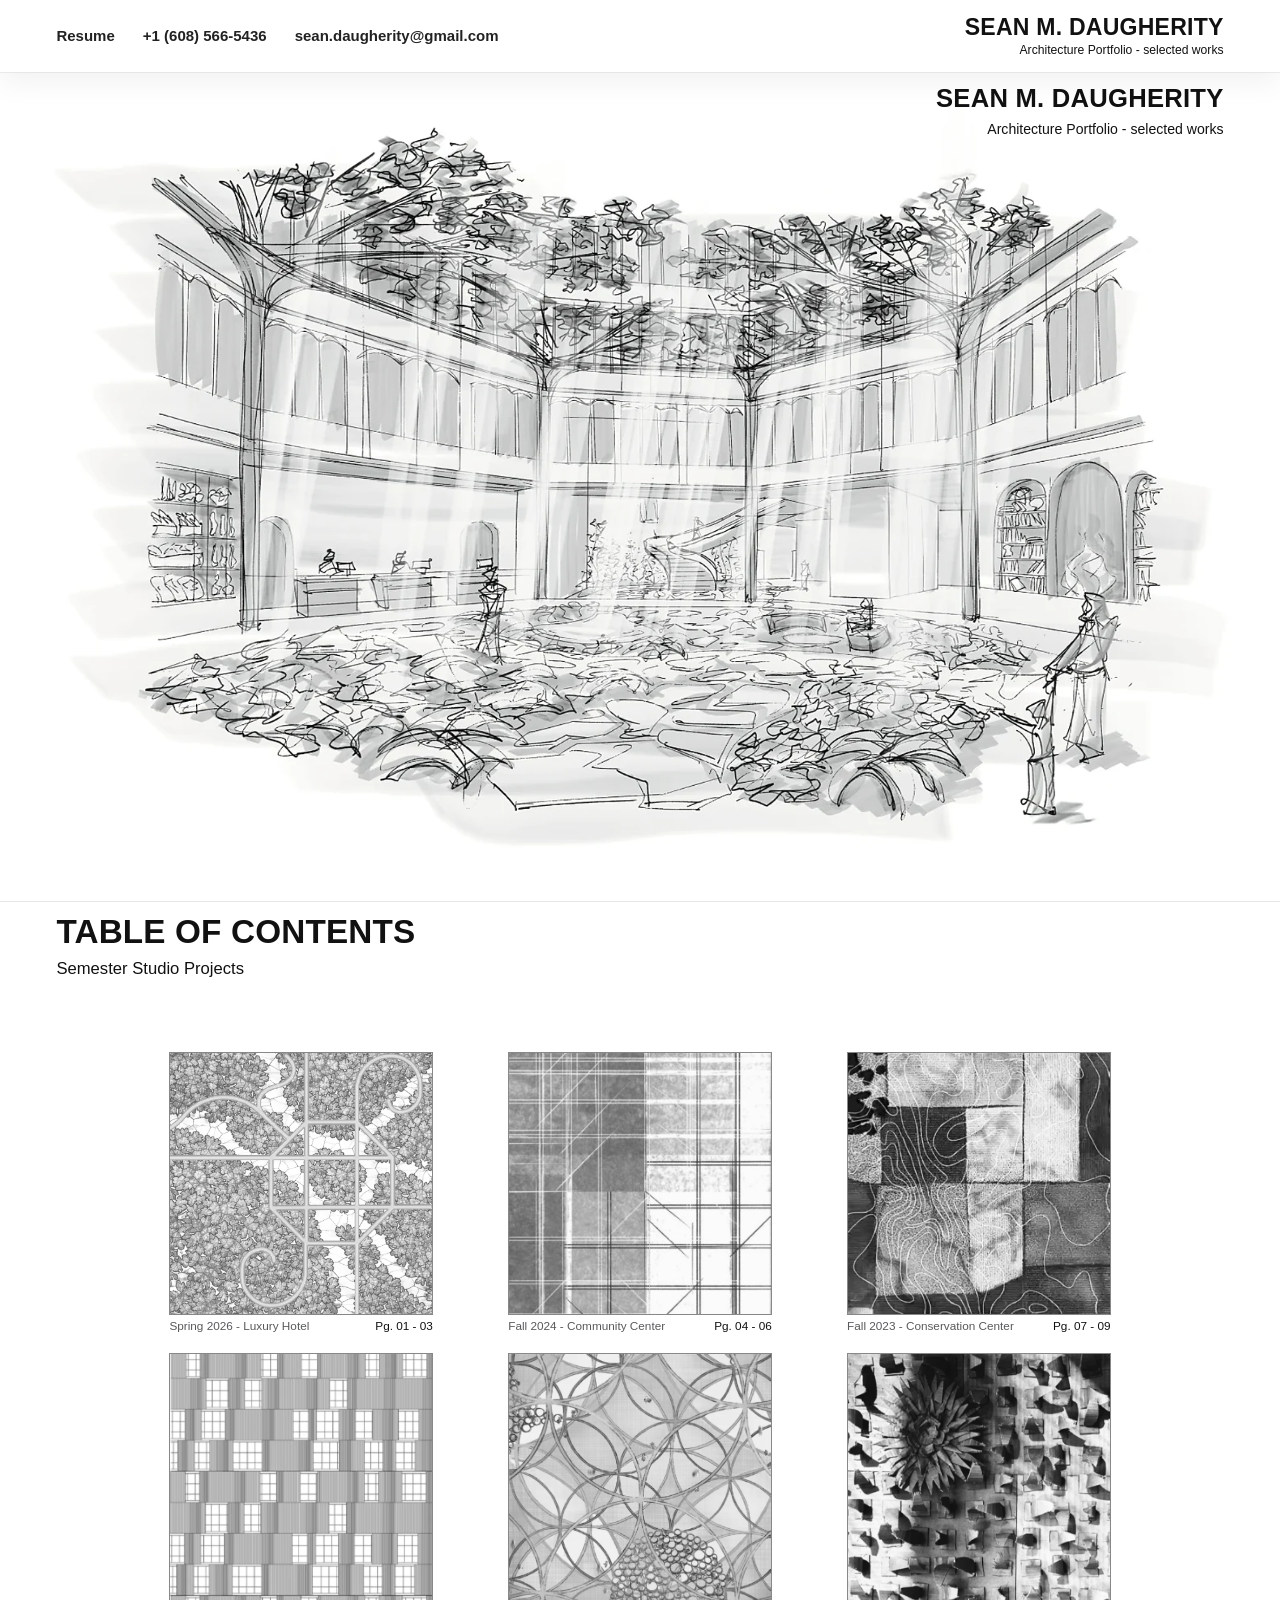
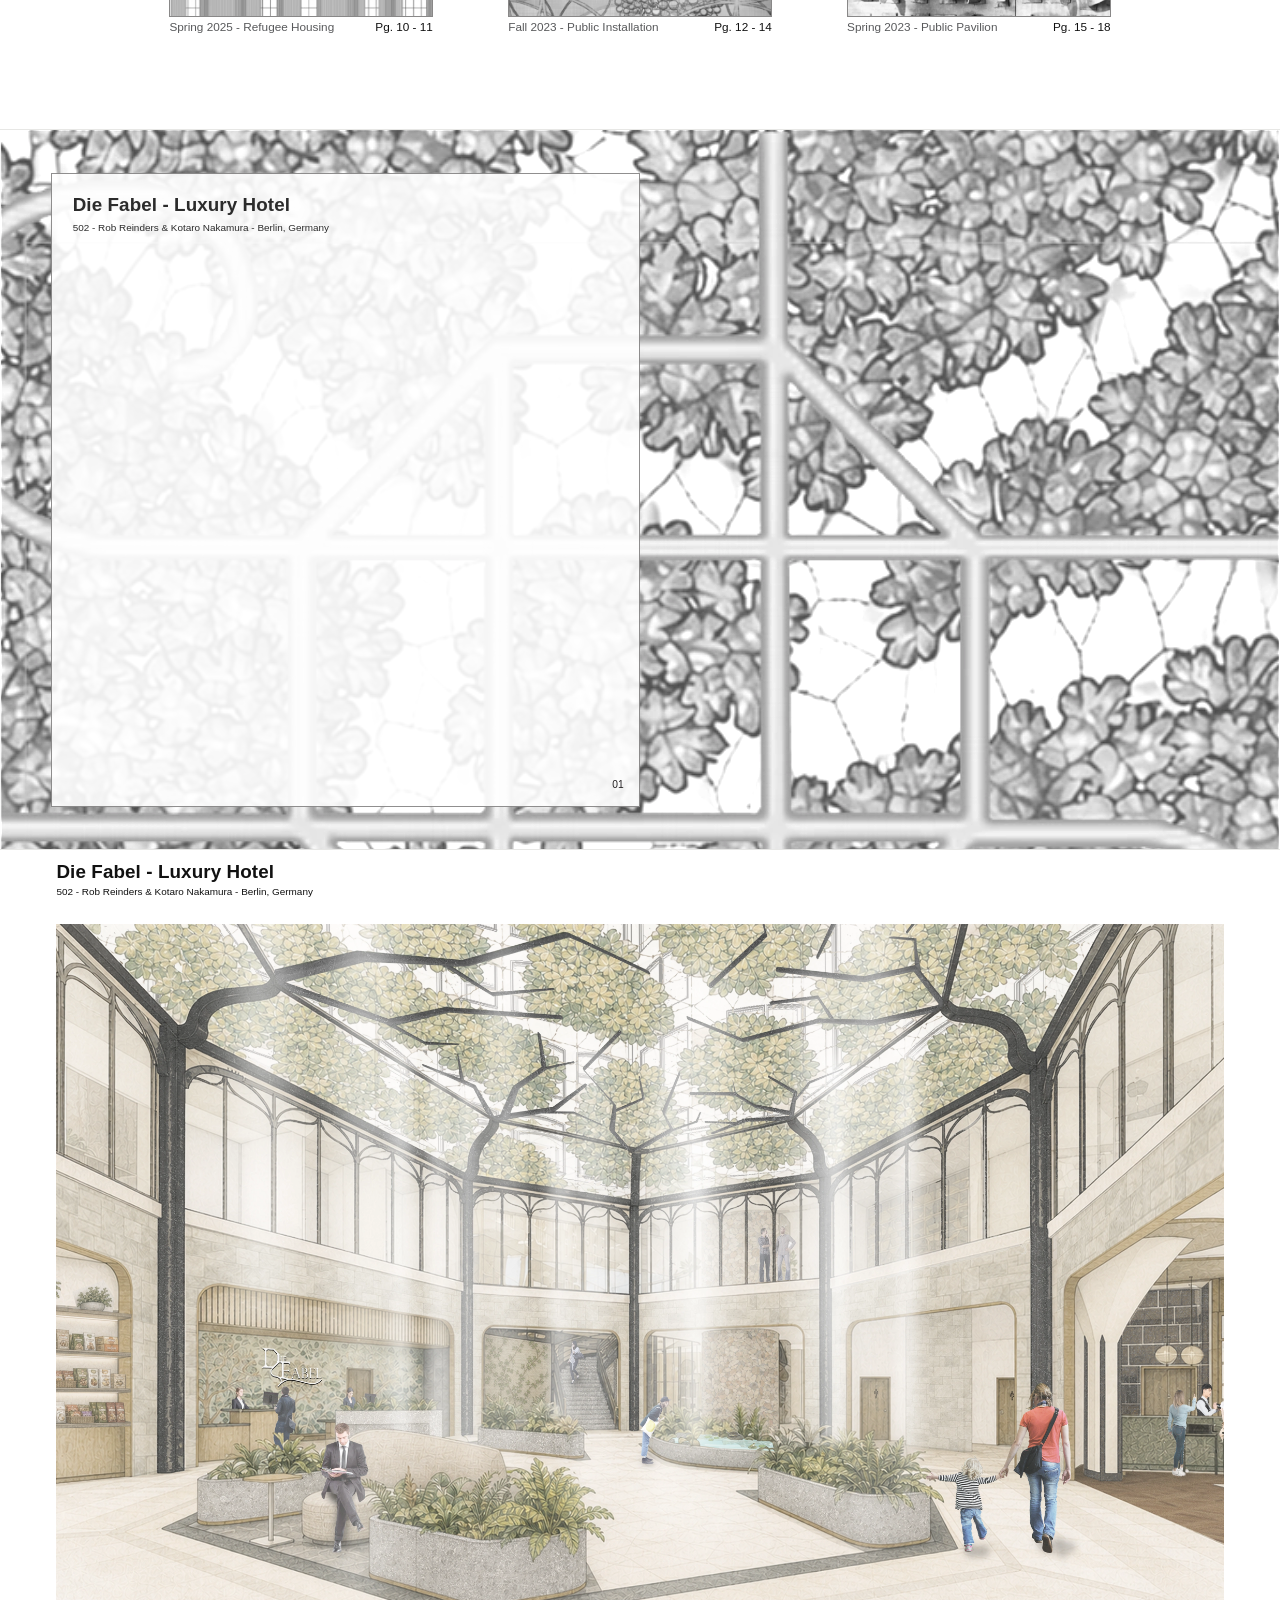
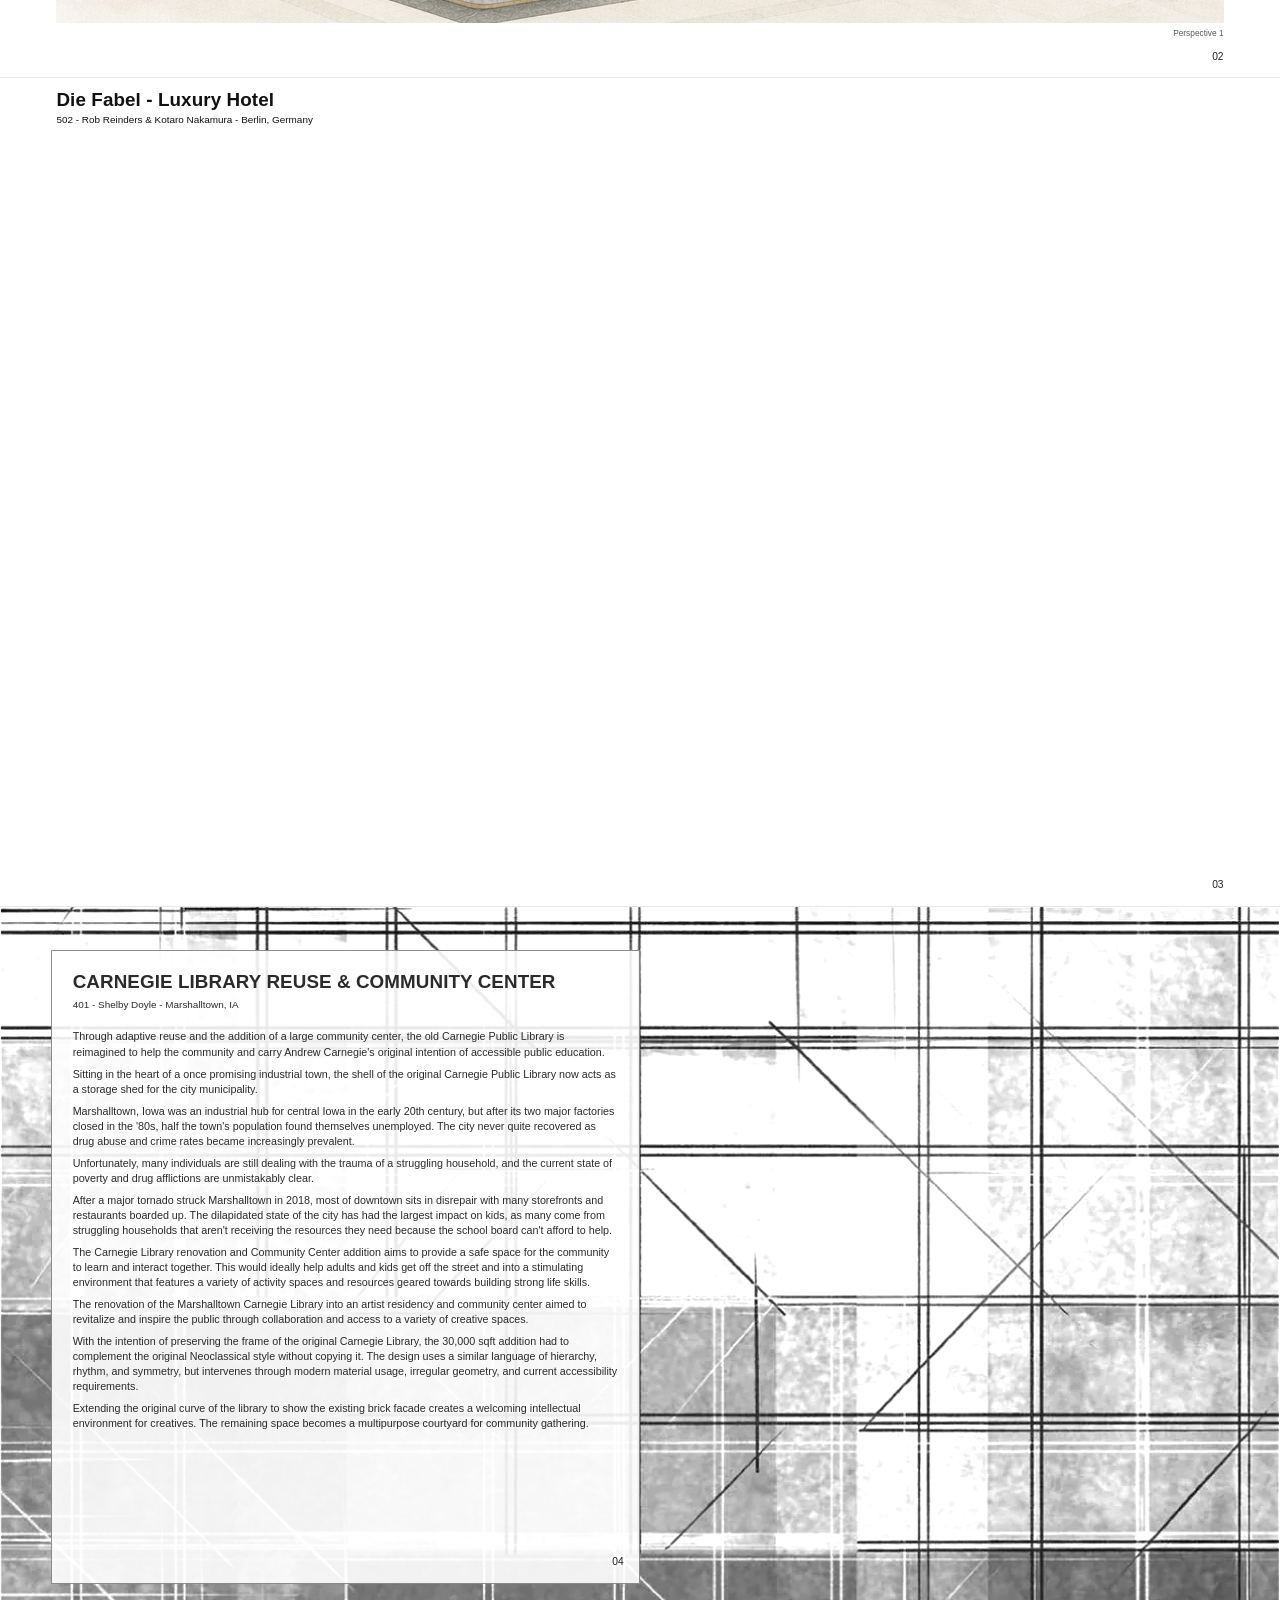
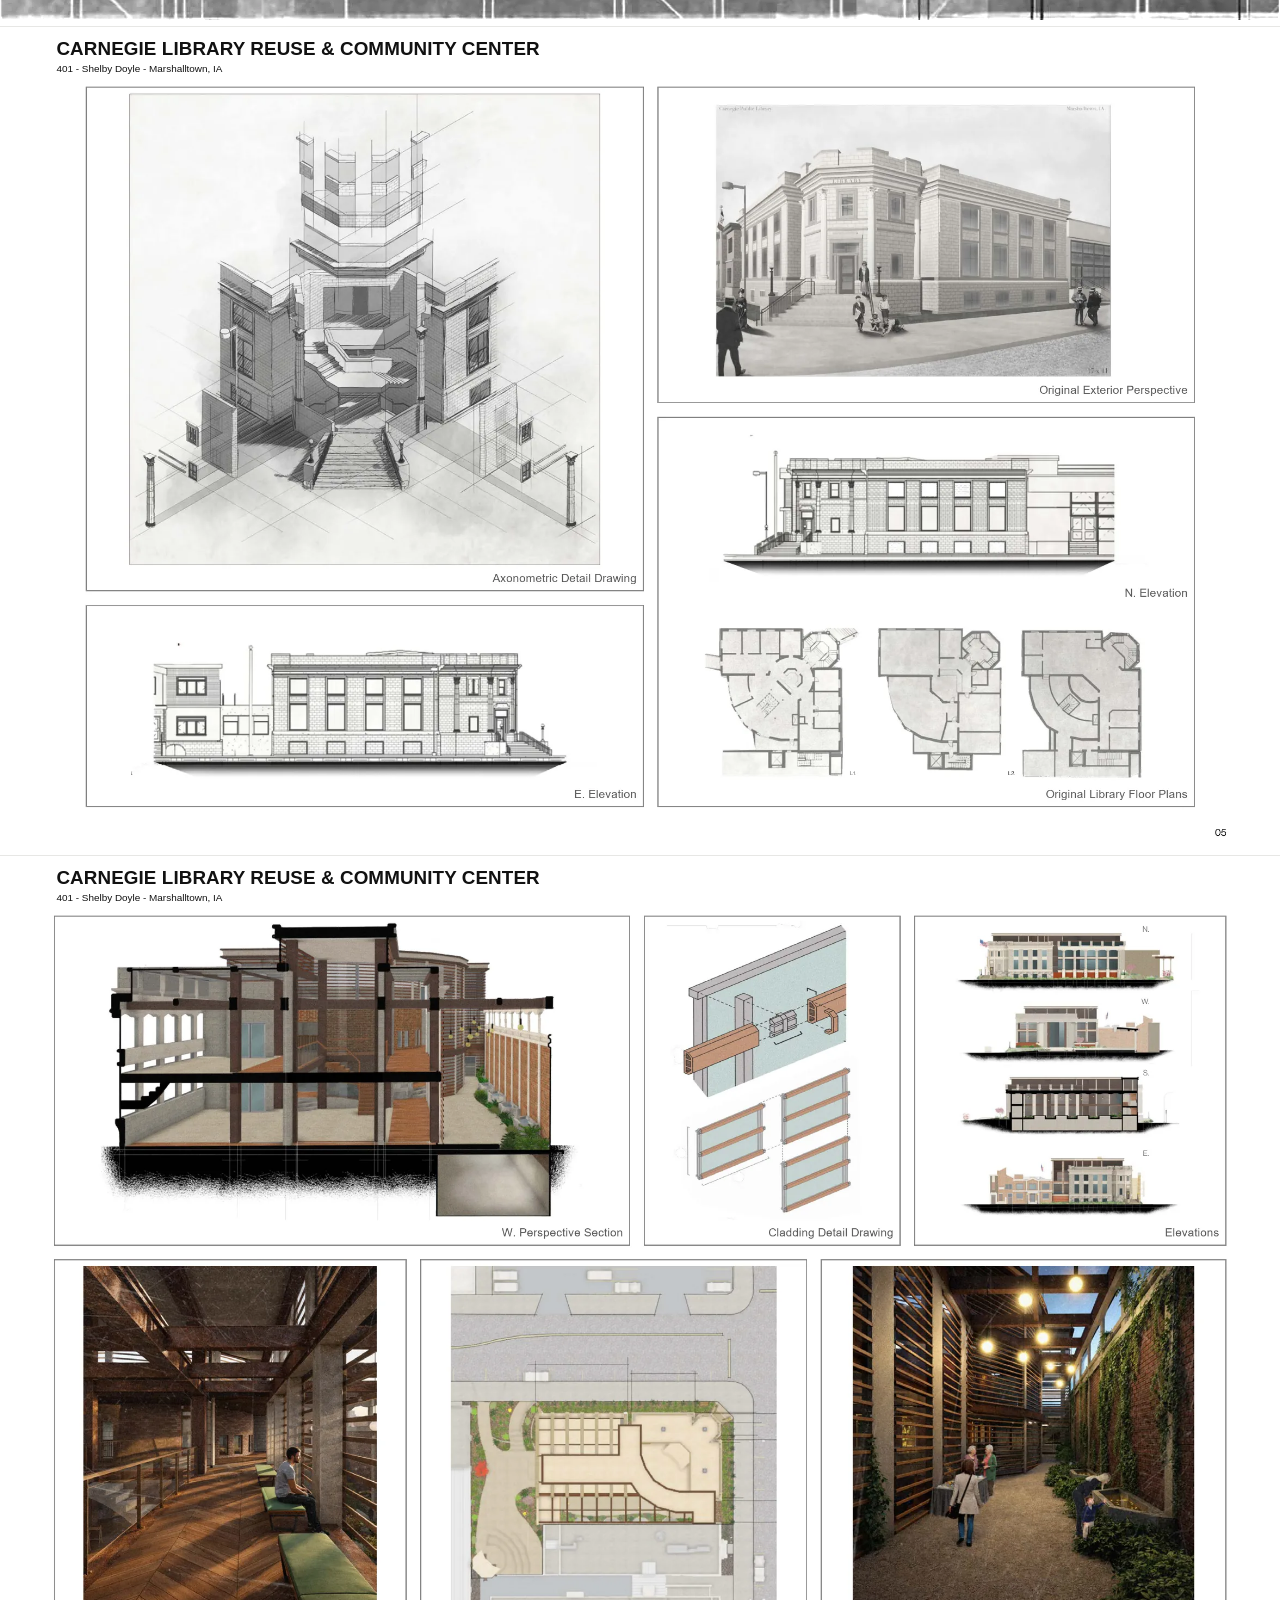
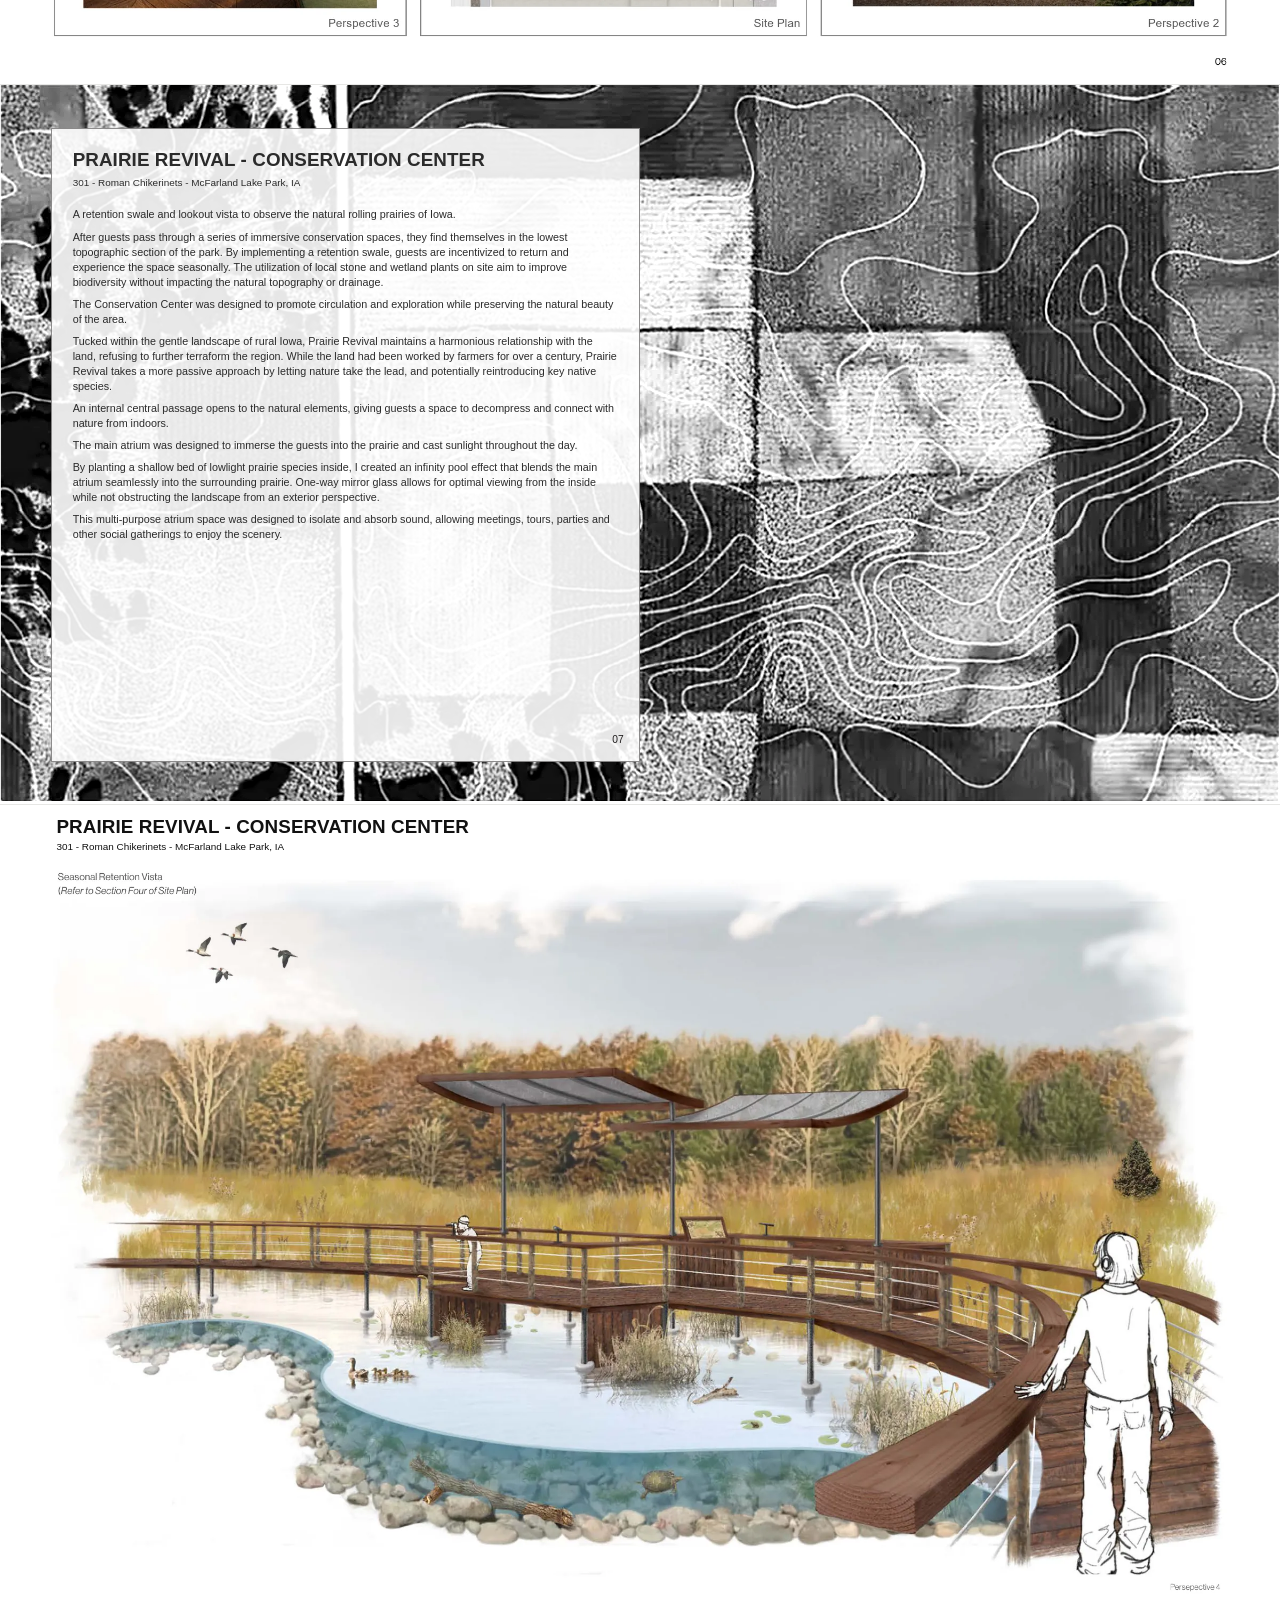
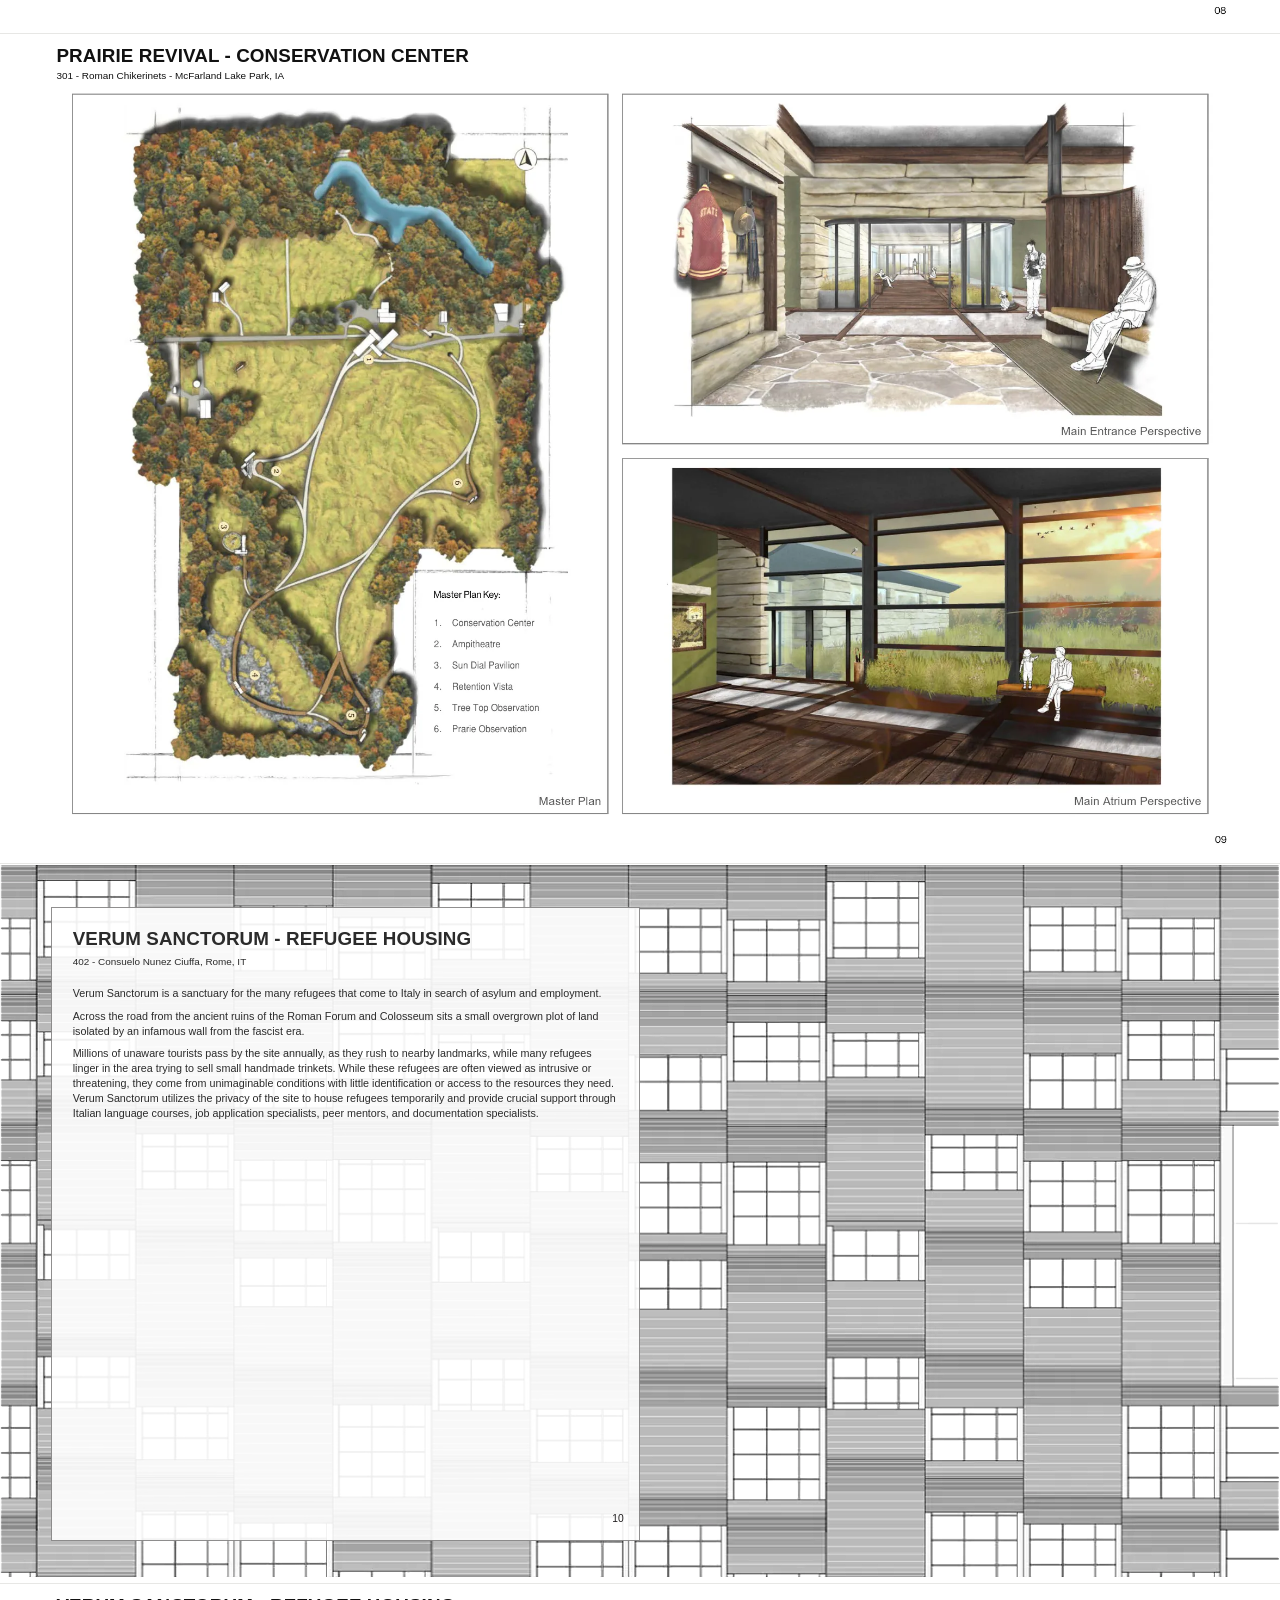
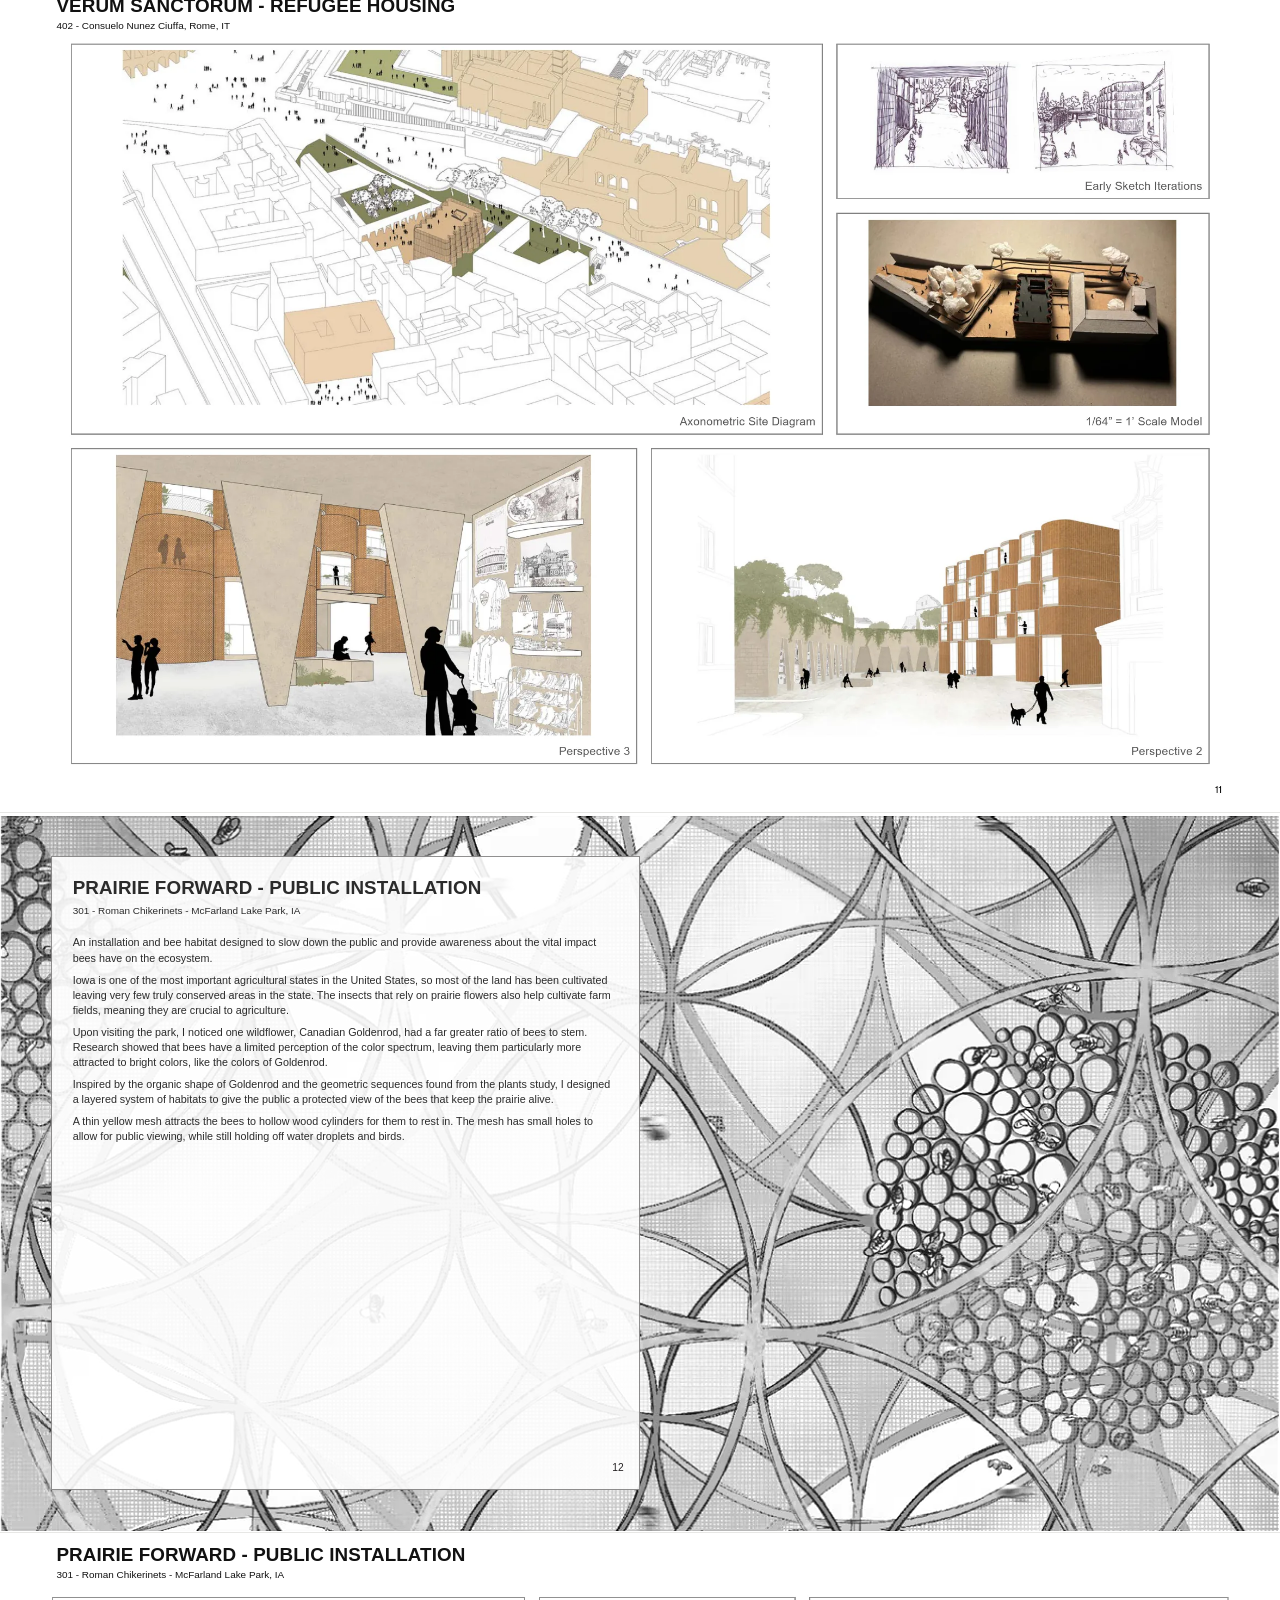
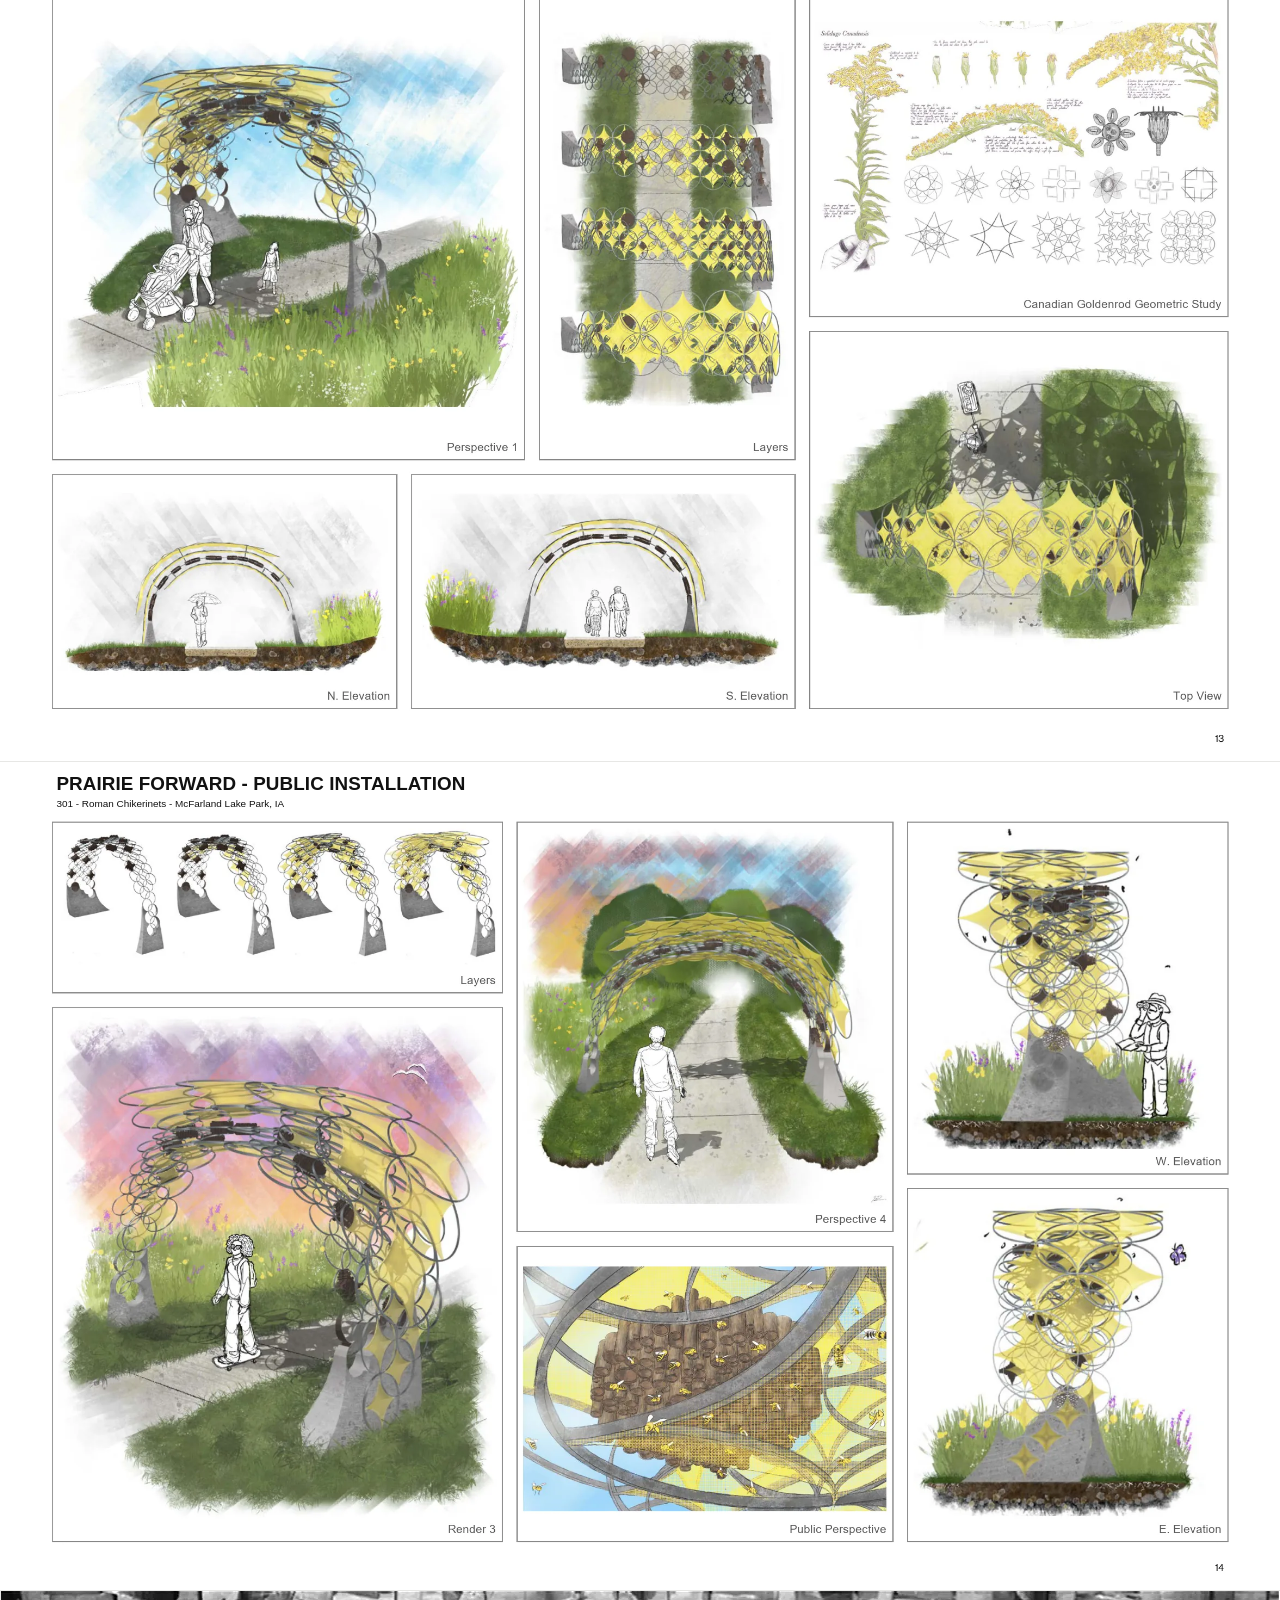
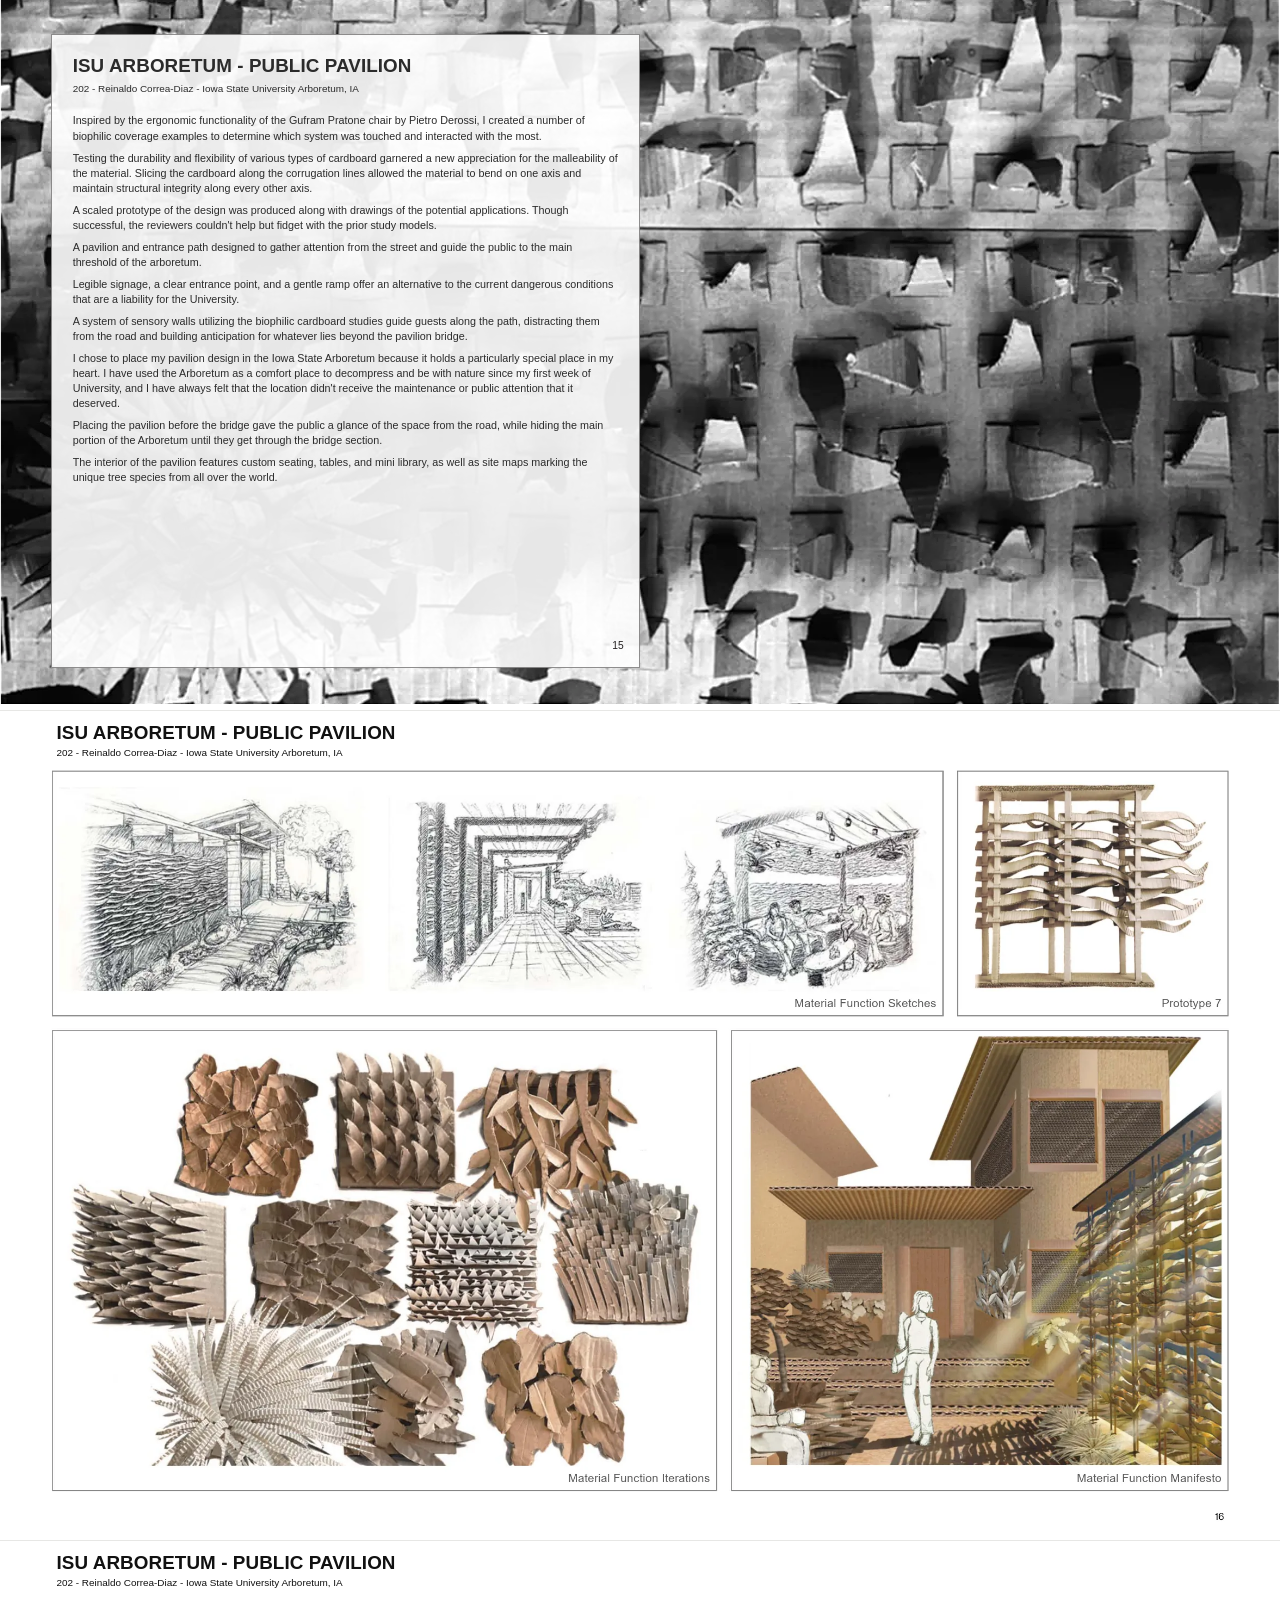
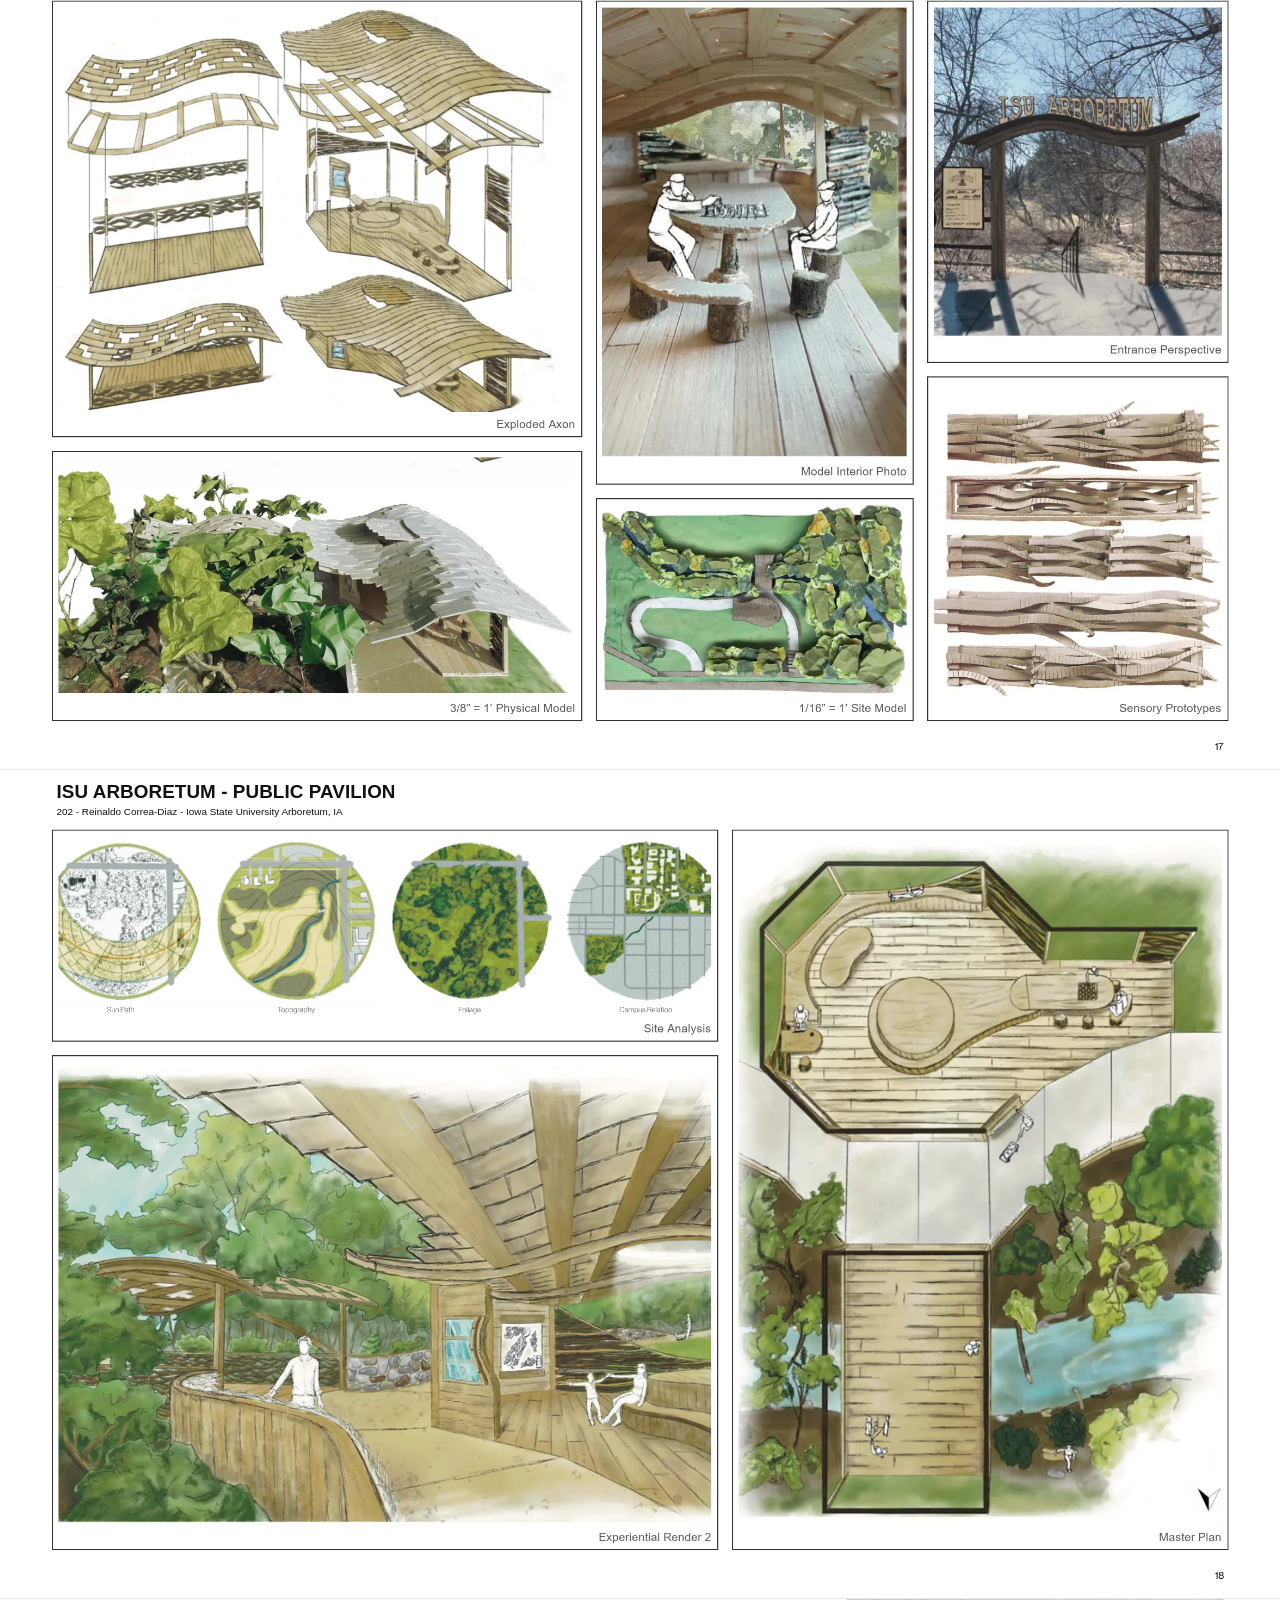
==== commit 43b0d3a1: "Update Die Fabel project and portfolio presentation layouts" ====
--- a/index.html
+++ b/index.html
@@ -1,264 +1,279 @@
-<!doctype html>
-<html lang="en">
-<head>
-  <meta charset="utf-8">
-  <meta name="viewport" content="width=device-width, initial-scale=1">
-  <title>Sean M. Daugherity | Architecture Portfolio</title>
-  <meta name="description" content="Architecture portfolio of Sean M. Daugherity — selected semester studio works in housing, community, conservation and public space.">
-  <meta property="og:type" content="website">
-  <meta property="og:title" content="Sean M. Daugherity | Architecture Portfolio">
-  <meta property="og:description" content="Selected semester studio works in housing, community, conservation and public space.">
-  <meta property="og:image" content="/assets/og-image.jpg">
-  <meta property="og:image:width" content="1200">
-  <meta property="og:image:height" content="630">
-  <meta property="og:image:alt" content="Sean M. Daugherity, above a sketch of a sunlit atrium">
-  <meta name="twitter:card" content="summary_large_image">
-  <meta name="twitter:image" content="/assets/og-image.jpg">
-  <link rel="icon" href="data:image/svg+xml,%3Csvg xmlns='http://www.w3.org/2000/svg' viewBox='0 0 64 64'%3E%3Crect width='64' height='64' fill='%23111'/%3E%3Ctext x='32' y='42' font-family='Helvetica,Arial,sans-serif' font-size='28' font-weight='700' fill='%23fff' text-anchor='middle'%3ESD%3C/text%3E%3C/svg%3E">
-  <link rel="stylesheet" href="assets/site.css">
-</head>
-<body>
-  <header class="site-header brand-hidden" id="site-header">
-    <nav class="contact" aria-label="Contact">
-      <a class="resume-link" href="resume.html" target="_blank" rel="noopener">Resume
-        <span class="peek below" aria-hidden="true"><span class="peek-card"><img src="assets/resume/resume-01.webp" alt="" loading="lazy"><span class="peek-label"><span>Resume</span><span>Open &#8599;</span></span></span></span>
-      </a>
-      <a href="tel:+16085665436"><span class="full">+1 (608) 566-5436</span><span class="short">Call</span></a>
-      <a href="mailto:sean.daugherity@gmail.com"><span class="full">sean.daugherity@gmail.com</span><span class="short">Email</span></a>
-    </nav>
-    <a class="brand" href="#cover">
-      <span class="brand-name">SEAN M. DAUGHERITY</span>
-      <span class="brand-sub">Architecture Portfolio - selected works</span>
-    </a>
-  </header>
-
-  <main class="viewer">
-
-    <section class="page" id="cover" aria-label="Page 1 — Cover">
-      <h1 class="cover-brand" id="cover-brand">
-        <span class="brand-name">SEAN M. DAUGHERITY</span>
-        <span class="brand-sub">Architecture Portfolio - selected works</span>
-      </h1>
-      <div class="sheet">
-        <img src="assets/pages/page-01.webp" width="2400" height="1553" alt="Sketch of a sunlit library atrium with trees rising through the roof." fetchpriority="high">
-      </div>
-    </section>
-
-    <section class="page toc" id="contents" aria-label="Page 2 — Table of contents">
-      <div class="page-head">
-        <h2>TABLE OF CONTENTS</h2>
-        <p>Semester Studio Projects</p>
-      </div>
-      <div class="toc-grid">
-        <a class="toc-item" href="#common-horizons" style="--col:0;--row:0">
-          <span class="toc-art"><img src="assets/toc/common-horizons.webp" alt=""></span>
-          <span class="toc-caption"><span>Spring 2024 - Low Income Housing</span><span>Pg. 01 - 03</span></span>
-        </a>
-        <a class="toc-item" href="#carnegie-library" style="--col:1;--row:0">
-          <span class="toc-art"><img src="assets/toc/carnegie-library.webp" alt=""></span>
-          <span class="toc-caption"><span>Fall 2024 - Community Center</span><span>Pg. 04 - 06</span></span>
-        </a>
-        <a class="toc-item" href="#prairie-revival" style="--col:2;--row:0">
-          <span class="toc-art"><img src="assets/toc/prairie-revival.webp" alt=""></span>
-          <span class="toc-caption"><span>Fall 2023 - Conservation Center</span><span>Pg. 07 - 09</span></span>
-        </a>
-        <a class="toc-item" href="#verum-sanctorum" style="--col:0;--row:1">
-          <span class="toc-art"><img src="assets/toc/verum-sanctorum.webp" alt=""></span>
-          <span class="toc-caption"><span>Spring 2025 - Refugee Housing</span><span>Pg. 10 - 11</span></span>
-        </a>
-        <a class="toc-item" href="#prairie-forward" style="--col:1;--row:1">
-          <span class="toc-art"><img src="assets/toc/prairie-forward.webp" alt=""></span>
-          <span class="toc-caption"><span>Fall 2023 - Public Installation</span><span>Pg. 12 - 14</span></span>
-        </a>
-        <a class="toc-item" href="#isu-arboretum" style="--col:2;--row:1">
-          <span class="toc-art"><img src="assets/toc/isu-arboretum.webp" alt=""></span>
-          <span class="toc-caption"><span>Spring 2023 - Public Pavilion</span><span>Pg. 15 - 18</span></span>
-        </a>
-      </div>
-    </section>
-
-    <section class="page" id="common-horizons" aria-label="Page 3 — Common Horizons">
-      <div class="page-head has-text">
-        <h2>COMMON HORIZONS - LOW INCOME HOUSING</h2>
-        <p>302 - Davide Landi - Roosevelt Island, NY</p>
-        <div class="project-text">
-          <p>Roosevelt Island, the thin strip of land between Manhattan and Staten Island, is typically considered an undesirable and inaccessible spot for native New Yorkers. People commute along the A Line every day over the island, but few get off to their final destination.</p>
-          <p>The Common Horizons housing project for low income families utilizes the isolated nature of Roosevelt Island to help people get back on their feet. The housing development is aimed toward finding employment and purpose which are integral for life satisfaction. Cafes, vegetable gardens, therapy groups, daycare, and job application mentorship foster a self-sustaining environment for struggling families to thrive.</p>
-          <p>Common Horizons was designed to be a safe refuge space for single parent families and families with financial struggles. A self-sustainable environment where everyone shares a common goal.</p>
-          <p>The counterintuitive design process began with a layout of a 600sqft one bedroom apartment space for the target demographic. I knew I would eventually have to design the rest of the building, so I decided to implement an interesting facade immediately.</p>
-          <p>The facade was designed to mimic the effect of waves crashing over by stacking the apartments so that the sun path casts dramatic shadows along the balconies. The unique exterior wall was an aesthetic design choice that needed to be justified by the interior layout.</p>
-          <p>The interior of a one bedroom apartment follows the natural rules of feng shui and spatial orientation to create a multi-functional space that can sleep 2-4 people comfortably. Through my prior research, I had found a few key elements that would improve the life of its occupants and adhere to basic human comforts.</p>
-          <p>I used simple rules to lay out the rooms, like the bedroom should never be the first accessible door upon entry, or utilities should share a common wall. Then I used personal preferences to move the laundry room closer to the closet and added a balcony for essential fresh air. The installation of windows above the kitchen cabinets allows for natural light to access the bathroom and conserve energy for the building. I designed custom versatile furniture throughout the space such as the pull-out sofa for guests and the built-in seating to provide additional storage underneath.</p>
-        </div>
-      </div>
-      <div class="sheet">
-        <img src="assets/pages/page-03.webp" width="2400" height="1553" loading="lazy" alt="Common Horizons — Spring 2024, individual project.">
-      </div>
-    </section>
-    <section class="page" id="page-04" aria-label="Page 4 — Common Horizons">
-      <div class="sheet"><img src="assets/pages/page-04.webp" width="2400" height="1553" loading="lazy" alt="Common Horizons — drawings and renderings."><svg class="frame-opacity-overlay" viewBox="0 0 2400 1553" aria-hidden="true" focusable="false" xmlns="http://www.w3.org/2000/svg"><g fill="white" fill-opacity="0.5"><rect x="119" y="138" width="2163" height="2"/><rect x="119" y="949" width="2163" height="2"/><rect x="119" y="140" width="2" height="809"/><rect x="2280" y="140" width="2" height="809"/><rect x="119" y="976" width="1082" height="2"/><rect x="119" y="1461" width="1082" height="2"/><rect x="119" y="978" width="2" height="483"/><rect x="1199" y="978" width="2" height="483"/><rect x="1226" y="976" width="1056" height="2"/><rect x="1226" y="1461" width="1056" height="2"/><rect x="1226" y="978" width="2" height="483"/><rect x="2280" y="978" width="2" height="483"/></g></svg></div>
-    </section>
-    <section class="page" id="page-05" aria-label="Page 5 — Common Horizons">
-      <div class="sheet"><img src="assets/pages/page-05.webp" width="2400" height="1553" loading="lazy" alt="Common Horizons — drawings and renderings."><svg class="frame-opacity-overlay" viewBox="0 0 2400 1553" aria-hidden="true" focusable="false" xmlns="http://www.w3.org/2000/svg"><g fill="white" fill-opacity="0.5"><rect x="230" y="138" width="749" height="2"/><rect x="230" y="662" width="749" height="2"/><rect x="230" y="140" width="2" height="522"/><rect x="977" y="140" width="2" height="522"/><rect x="1004" y="138" width="1167" height="2"/><rect x="1004" y="662" width="1167" height="2"/><rect x="1004" y="140" width="2" height="522"/><rect x="2169" y="140" width="2" height="522"/><rect x="230" y="689" width="734" height="2"/><rect x="230" y="1461" width="734" height="2"/><rect x="230" y="691" width="2" height="770"/><rect x="962" y="691" width="2" height="770"/><rect x="989" y="689" width="1182" height="2"/><rect x="989" y="1461" width="1182" height="2"/><rect x="989" y="691" width="2" height="770"/><rect x="2169" y="691" width="2" height="770"/><rect x="1086" y="708" width="988" height="1"/><rect x="1086" y="1405" width="988" height="1"/><rect x="1086" y="709" width="2" height="696"/><rect x="2072" y="709" width="2" height="696"/></g></svg></div>
-    </section>
-
-    <section class="page" id="carnegie-library" aria-label="Page 6 — Carnegie Library Reuse &amp; Community Center">
-      <div class="page-head has-text">
-        <h2>CARNEGIE LIBRARY REUSE &amp; COMMUNITY CENTER</h2>
-        <p>401 - Shelby Doyle - Marshalltown, IA</p>
-        <div class="project-text">
-          <p>Through adaptive reuse and the addition of a large community center, the old Carnegie Public Library is reimagined to help the community and carry Andrew Carnegie's original intention of accessible public education.</p>
-          <p>Sitting in the heart of a once promising industrial town, the shell of the original Carnegie Public Library now acts as a storage shed for the city municipality.</p>
-          <p>Marshalltown, Iowa was an industrial hub for central Iowa in the early 20th century, but after its two major factories closed in the '80s, half the town's population found themselves unemployed. The city never quite recovered as drug abuse and crime rates became increasingly prevalent.</p>
-          <p>Unfortunately, many individuals are still dealing with the trauma of a struggling household, and the current state of poverty and drug afflictions are unmistakably clear.</p>
-          <p>After a major tornado struck Marshalltown in 2018, most of downtown sits in disrepair with many storefronts and restaurants boarded up. The dilapidated state of the city has had the largest impact on kids, as many come from struggling households that aren't receiving the resources they need because the school board can't afford to help.</p>
-          <p>The Carnegie Library renovation and Community Center addition aims to provide a safe space for the community to learn and interact together. This would ideally help adults and kids get off the street and into a stimulating environment that features a variety of activity spaces and resources geared towards building strong life skills.</p>
-          <p>The renovation of the Marshalltown Carnegie Library into an artist residency and community center aimed to revitalize and inspire the public through collaboration and access to a variety of creative spaces.</p>
-          <p>With the intention of preserving the frame of the original Carnegie Library, the 30,000 sqft addition had to complement the original Neoclassical style without copying it. The design uses a similar language of hierarchy, rhythm, and symmetry, but intervenes through modern material usage, irregular geometry, and current accessibility requirements.</p>
-          <p>Extending the original curve of the library to show the existing brick facade creates a welcoming intellectual environment for creatives. The remaining space becomes a multipurpose courtyard for community gathering.</p>
-        </div>
-      </div>
-      <div class="sheet">
-        <img src="assets/pages/page-06.webp" width="2400" height="1553" loading="lazy" alt="Carnegie Library Reuse &amp; Community Center — Fall 2024, in collaboration with Eric Cool.">
-      </div>
-    </section>
-    <section class="page" id="page-07" aria-label="Page 7 — Carnegie Library Reuse &amp; Community Center">
-      <div class="sheet"><img src="assets/pages/page-07.webp" width="2400" height="1553" loading="lazy" alt="Carnegie Library Reuse &amp; Community Center — drawings and renderings."><svg class="frame-opacity-overlay" viewBox="0 0 2400 1553" aria-hidden="true" focusable="false" xmlns="http://www.w3.org/2000/svg"><g fill="white" fill-opacity="0.5"><rect x="181" y="138" width="1026" height="2"/><rect x="181" y="1064" width="1026" height="2"/><rect x="181" y="140" width="2" height="924"/><rect x="1205" y="140" width="2" height="924"/><rect x="181" y="1091" width="1026" height="2"/><rect x="181" y="1461" width="1026" height="2"/><rect x="181" y="1093" width="2" height="368"/><rect x="1205" y="1093" width="2" height="368"/><rect x="1232" y="138" width="988" height="2"/><rect x="1232" y="718" width="988" height="2"/><rect x="1232" y="140" width="2" height="578"/><rect x="2218" y="140" width="2" height="578"/><rect x="1232" y="745" width="988" height="2"/><rect x="1232" y="1461" width="988" height="2"/><rect x="1232" y="747" width="2" height="714"/><rect x="2218" y="747" width="2" height="714"/></g></svg></div>
-    </section>
-    <section class="page" id="page-08" aria-label="Page 8 — Carnegie Library Reuse &amp; Community Center">
-      <div class="sheet"><img src="assets/pages/page-08.webp" width="2400" height="1553" loading="lazy" alt="Carnegie Library Reuse &amp; Community Center — drawings and renderings."><svg class="frame-opacity-overlay" viewBox="0 0 2400 1553" aria-hidden="true" focusable="false" xmlns="http://www.w3.org/2000/svg"><g fill="white" fill-opacity="0.5"><rect x="123" y="138" width="1059" height="2"/><rect x="123" y="743" width="1059" height="2"/><rect x="123" y="140" width="2" height="603"/><rect x="1180" y="140" width="2" height="603"/><rect x="1207" y="138" width="472" height="2"/><rect x="1207" y="743" width="472" height="2"/><rect x="1207" y="140" width="2" height="603"/><rect x="1677" y="140" width="2" height="603"/><rect x="1704" y="138" width="574" height="2"/><rect x="1704" y="743" width="574" height="2"/><rect x="1704" y="140" width="2" height="603"/><rect x="2276" y="140" width="2" height="603"/><rect x="123" y="770" width="648" height="2"/><rect x="123" y="1461" width="648" height="2"/><rect x="123" y="772" width="2" height="689"/><rect x="769" y="772" width="2" height="689"/><rect x="796" y="770" width="711" height="2"/><rect x="796" y="1461" width="711" height="2"/><rect x="796" y="772" width="2" height="689"/><rect x="1505" y="772" width="2" height="689"/><rect x="1532" y="770" width="746" height="2"/><rect x="1532" y="1461" width="746" height="2"/><rect x="1532" y="772" width="2" height="689"/><rect x="2276" y="772" width="2" height="689"/></g></svg></div>
-    </section>
-
-    <section class="page" id="prairie-revival" aria-label="Page 9 — Prairie Revival">
-      <div class="page-head has-text">
-        <h2>PRAIRIE REVIVAL - CONSERVATION CENTER</h2>
-        <p>301 - Roman Chikerinets - McFarland Lake Park, IA</p>
-        <div class="project-text">
-          <p>A retention swale and lookout vista to observe the natural rolling prairies of Iowa.</p>
-          <p>After guests pass through a series of immersive conservation spaces, they find themselves in the lowest topographic section of the park. By implementing a retention swale, guests are incentivized to return and experience the space seasonally. The utilization of local stone and wetland plants on site aim to improve biodiversity without impacting the natural topography or drainage.</p>
-          <p>The Conservation Center was designed to promote circulation and exploration while preserving the natural beauty of the area.</p>
-          <p>Tucked within the gentle landscape of rural Iowa, Prairie Revival maintains a harmonious relationship with the land, refusing to further terraform the region. While the land had been worked by farmers for over a century, Prairie Revival takes a more passive approach by letting nature take the lead, and potentially reintroducing key native species.</p>
-          <p>An internal central passage opens to the natural elements, giving guests a space to decompress and connect with nature from indoors.</p>
-          <p>The main atrium was designed to immerse the guests into the prairie and cast sunlight throughout the day.</p>
-          <p>By planting a shallow bed of lowlight prairie species inside, I created an infinity pool effect that blends the main atrium seamlessly into the surrounding prairie. One-way mirror glass allows for optimal viewing from the inside while not obstructing the landscape from an exterior perspective.</p>
-          <p>This multi-purpose atrium space was designed to isolate and absorb sound, allowing meetings, tours, parties and other social gatherings to enjoy the scenery.</p>
-        </div>
-      </div>
-      <div class="sheet">
-        <img src="assets/pages/page-09.webp" width="2400" height="1553" loading="lazy" alt="Prairie Revival — Fall 2023, in collaboration with Ryan Ruppel &amp; Ella Carlock.">
-      </div>
-    </section>
-    <section class="page" id="page-10" aria-label="Page 10 — Prairie Revival">
-      <div class="sheet"><img src="assets/pages/page-10.webp" width="2400" height="1553" loading="lazy" alt="Prairie Revival — site plan and seasonal retention vista perspective."></div>
-    </section>
-    <section class="page" id="page-11" aria-label="Page 11 — Prairie Revival">
-      <div class="sheet"><img src="assets/pages/page-11.webp" width="2400" height="1553" loading="lazy" alt="Prairie Revival — drawings and renderings."><svg class="frame-opacity-overlay" viewBox="0 0 2400 1553" aria-hidden="true" focusable="false" xmlns="http://www.w3.org/2000/svg"><g fill="white" fill-opacity="0.5"><rect x="156" y="138" width="986" height="2"/><rect x="156" y="1461" width="986" height="2"/><rect x="156" y="140" width="2" height="1321"/><rect x="1140" y="140" width="2" height="1321"/><rect x="1167" y="138" width="1078" height="2"/><rect x="1167" y="781" width="1078" height="2"/><rect x="1167" y="140" width="2" height="641"/><rect x="2243" y="140" width="2" height="641"/><rect x="1167" y="808" width="1078" height="2"/><rect x="1167" y="1461" width="1078" height="2"/><rect x="1167" y="810" width="2" height="651"/><rect x="2243" y="810" width="2" height="651"/></g></svg></div>
-    </section>
-
-    <section class="page" id="verum-sanctorum" aria-label="Page 12 — Verum Sanctorum">
-      <div class="page-head has-text">
-        <h2>VERUM SANCTORUM - REFUGEE HOUSING</h2>
-        <p>402 - Consuelo Nunez Ciuffa, Rome, IT</p>
-        <div class="project-text">
-          <p>Verum Sanctorum is a sanctuary for the many refugees that come to Italy in search of asylum and employment.</p>
-          <p>Across the road from the ancient ruins of the Roman Forum and Colosseum sits a small overgrown plot of land isolated by an infamous wall from the fascist era.</p>
-          <p>Millions of unaware tourists pass by the site annually, as they rush to nearby landmarks, while many refugees linger in the area trying to sell small handmade trinkets. While these refugees are often viewed as intrusive or threatening, they come from unimaginable conditions with little identification or access to the resources they need. Verum Sanctorum utilizes the privacy of the site to house refugees temporarily and provide crucial support through Italian language courses, job application specialists, peer mentors, and documentation specialists.</p>
-        </div>
-      </div>
-      <div class="sheet">
-        <img src="assets/pages/page-12.webp" width="2400" height="1553" loading="lazy" alt="Verum Sanctorum — Spring 2025, in collaboration with Maggie Wolfe &amp; Gillian Gilinokis.">
-      </div>
-    </section>
-    <section class="page" id="page-13" aria-label="Page 13 — Verum Sanctorum">
-      <div class="sheet"><img src="assets/pages/page-13.webp" width="2400" height="1553" loading="lazy" alt="Verum Sanctorum — drawings and renderings."><svg class="frame-opacity-overlay" viewBox="0 0 2400 1553" aria-hidden="true" focusable="false" xmlns="http://www.w3.org/2000/svg"><g fill="white" fill-opacity="0.5"><rect x="154" y="138" width="1382" height="2"/><rect x="154" y="855" width="1382" height="2"/><rect x="154" y="140" width="2" height="715"/><rect x="1534" y="140" width="2" height="715"/><rect x="1561" y="138" width="686" height="2"/><rect x="1561" y="422" width="686" height="2"/><rect x="1561" y="140" width="2" height="282"/><rect x="2245" y="140" width="2" height="282"/><rect x="1561" y="449" width="686" height="2"/><rect x="1561" y="855" width="686" height="2"/><rect x="1561" y="451" width="2" height="404"/><rect x="2245" y="451" width="2" height="404"/><rect x="154" y="882" width="1041" height="2"/><rect x="154" y="1461" width="1041" height="2"/><rect x="154" y="884" width="2" height="577"/><rect x="1193" y="884" width="2" height="577"/><rect x="1220" y="882" width="1027" height="2"/><rect x="1220" y="1461" width="1027" height="2"/><rect x="1220" y="884" width="2" height="577"/><rect x="2245" y="884" width="2" height="577"/></g></svg></div>
-    </section>
-
-    <section class="page" id="prairie-forward" aria-label="Page 14 — Prairie Forward">
-      <div class="page-head has-text">
-        <h2>PRAIRIE FORWARD - PUBLIC INSTALLATION</h2>
-        <p>301 - Roman Chikerinets - McFarland Lake Park, IA</p>
-        <div class="project-text">
-          <p>An installation and bee habitat designed to slow down the public and provide awareness about the vital impact bees have on the ecosystem.</p>
-          <p>Iowa is one of the most important agricultural states in the United States, so most of the land has been cultivated leaving very few truly conserved areas in the state. The insects that rely on prairie flowers also help cultivate farm fields, meaning they are crucial to agriculture.</p>
-          <p>Upon visiting the park, I noticed one wildflower, Canadian Goldenrod, had a far greater ratio of bees to stem. Research showed that bees have a limited perception of the color spectrum, leaving them particularly more attracted to bright colors, like the colors of Goldenrod.</p>
-          <p>Inspired by the organic shape of Goldenrod and the geometric sequences found from the plants study, I designed a layered system of habitats to give the public a protected view of the bees that keep the prairie alive.</p>
-          <p>A thin yellow mesh attracts the bees to hollow wood cylinders for them to rest in. The mesh has small holes to allow for public viewing, while still holding off water droplets and birds.</p>
-        </div>
-      </div>
-      <div class="sheet">
-        <img src="assets/pages/page-14.webp" width="2400" height="1553" loading="lazy" alt="Prairie Forward — Fall 2023, individual project.">
-      </div>
-    </section>
-    <section class="page" id="page-15" aria-label="Page 15 — Prairie Forward">
-      <div class="sheet"><img src="assets/pages/page-15.webp" width="2400" height="1553" loading="lazy" alt="Prairie Forward — drawings and renderings."><svg class="frame-opacity-overlay" viewBox="0 0 2400 1553" aria-hidden="true" focusable="false" xmlns="http://www.w3.org/2000/svg"><g fill="white" fill-opacity="0.5"><rect x="119" y="146" width="870" height="2"/><rect x="119" y="996" width="870" height="2"/><rect x="119" y="148" width="2" height="848"/><rect x="987" y="148" width="2" height="848"/><rect x="1014" y="146" width="472" height="2"/><rect x="1014" y="996" width="472" height="2"/><rect x="1014" y="148" width="2" height="848"/><rect x="1484" y="148" width="2" height="848"/><rect x="1511" y="146" width="771" height="2"/><rect x="1511" y="733" width="771" height="2"/><rect x="1511" y="148" width="2" height="585"/><rect x="2280" y="148" width="2" height="585"/><rect x="1511" y="760" width="771" height="2"/><rect x="1511" y="1453" width="771" height="2"/><rect x="1511" y="762" width="2" height="691"/><rect x="2280" y="762" width="2" height="691"/><rect x="119" y="1023" width="635" height="2"/><rect x="119" y="1453" width="635" height="2"/><rect x="119" y="1025" width="2" height="428"/><rect x="752" y="1025" width="2" height="428"/><rect x="779" y="1023" width="707" height="2"/><rect x="779" y="1453" width="707" height="2"/><rect x="779" y="1025" width="2" height="428"/><rect x="1484" y="1025" width="2" height="428"/></g></svg></div>
-    </section>
-    <section class="page" id="page-16" aria-label="Page 16 — Prairie Forward">
-      <div class="sheet"><img src="assets/pages/page-16.webp" width="2400" height="1553" loading="lazy" alt="Prairie Forward — east and west elevations and public perspective."><svg class="frame-opacity-overlay" viewBox="0 0 2400 1553" aria-hidden="true" focusable="false" xmlns="http://www.w3.org/2000/svg"><g fill="white" fill-opacity="0.5"><rect x="119" y="138" width="829" height="2"/><rect x="119" y="452" width="829" height="2"/><rect x="119" y="140" width="2" height="312"/><rect x="946" y="140" width="2" height="312"/><rect x="119" y="479" width="829" height="2"/><rect x="119" y="1461" width="829" height="2"/><rect x="119" y="481" width="2" height="980"/><rect x="946" y="481" width="2" height="980"/><rect x="973" y="138" width="693" height="2"/><rect x="973" y="891" width="693" height="2"/><rect x="973" y="140" width="2" height="751"/><rect x="1664" y="140" width="2" height="751"/><rect x="973" y="918" width="693" height="2"/><rect x="973" y="1461" width="693" height="2"/><rect x="973" y="920" width="2" height="541"/><rect x="1664" y="920" width="2" height="541"/><rect x="1691" y="138" width="591" height="2"/><rect x="1691" y="785" width="591" height="2"/><rect x="1691" y="140" width="2" height="645"/><rect x="2280" y="140" width="2" height="645"/><rect x="1691" y="812" width="591" height="2"/><rect x="1691" y="1461" width="591" height="2"/><rect x="1691" y="814" width="2" height="647"/><rect x="2280" y="814" width="2" height="647"/></g></svg></div>
-    </section>
-
-    <section class="page" id="isu-arboretum" aria-label="Page 17 — ISU Arboretum">
-      <div class="page-head has-text">
-        <h2>ISU ARBORETUM - PUBLIC PAVILION</h2>
-        <p>202 - Reinaldo Correa-Diaz - Iowa State University Arboretum, IA</p>
-        <div class="project-text">
-          <p>Inspired by the ergonomic functionality of the Gufram Pratone chair by Pietro Derossi, I created a number of biophilic coverage examples to determine which system was touched and interacted with the most.</p>
-          <p>Testing the durability and flexibility of various types of cardboard garnered a new appreciation for the malleability of the material. Slicing the cardboard along the corrugation lines allowed the material to bend on one axis and maintain structural integrity along every other axis.</p>
-          <p>A scaled prototype of the design was produced along with drawings of the potential applications. Though successful, the reviewers couldn't help but fidget with the prior study models.</p>
-          <p>A pavilion and entrance path designed to gather attention from the street and guide the public to the main threshold of the arboretum.</p>
-          <p>Legible signage, a clear entrance point, and a gentle ramp offer an alternative to the current dangerous conditions that are a liability for the University.</p>
-          <p>A system of sensory walls utilizing the biophilic cardboard studies guide guests along the path, distracting them from the road and building anticipation for whatever lies beyond the pavilion bridge.</p>
-          <p>I chose to place my pavilion design in the Iowa State Arboretum because it holds a particularly special place in my heart. I have used the Arboretum as a comfort place to decompress and be with nature since my first week of University, and I have always felt that the location didn't receive the maintenance or public attention that it deserved.</p>
-          <p>Placing the pavilion before the bridge gave the public a glance of the space from the road, while hiding the main portion of the Arboretum until they get through the bridge section.</p>
-          <p>The interior of the pavilion features custom seating, tables, and mini library, as well as site maps marking the unique tree species from all over the world.</p>
-        </div>
-      </div>
-      <div class="sheet">
-        <img src="assets/pages/page-17.webp" width="2400" height="1553" loading="lazy" alt="ISU Arboretum — Spring 2023, individual project.">
-      </div>
-    </section>
-    <section class="page" id="page-18" aria-label="Page 18 — ISU Arboretum">
-      <div class="sheet"><img src="assets/pages/page-18.webp" width="2400" height="1553" loading="lazy" alt="ISU Arboretum — drawings and renderings."><svg class="frame-opacity-overlay" viewBox="0 0 2400 1553" aria-hidden="true" focusable="false" xmlns="http://www.w3.org/2000/svg"><g fill="white" fill-opacity="0.5"><rect x="119" y="138" width="1639" height="2"/><rect x="119" y="588" width="1639" height="2"/><rect x="119" y="140" width="2" height="448"/><rect x="1756" y="140" width="2" height="448"/><rect x="1783" y="138" width="499" height="2"/><rect x="1783" y="588" width="499" height="2"/><rect x="1783" y="140" width="2" height="448"/><rect x="2280" y="140" width="2" height="448"/><rect x="119" y="615" width="1223" height="2"/><rect x="119" y="1461" width="1223" height="2"/><rect x="119" y="617" width="2" height="844"/><rect x="1340" y="617" width="2" height="844"/><rect x="1367" y="615" width="915" height="2"/><rect x="1367" y="1461" width="915" height="2"/><rect x="1367" y="617" width="2" height="844"/><rect x="2280" y="617" width="2" height="844"/></g></svg></div>
-    </section>
-    <section class="page" id="page-19" aria-label="Page 19 — ISU Arboretum">
-      <div class="sheet"><img src="assets/pages/page-19.webp" width="2400" height="1553" loading="lazy" alt="ISU Arboretum — 3/8 inch to 1 foot physical model."></div>
-    </section>
-    <section class="page" id="page-20" aria-label="Page 20 — ISU Arboretum">
-      <div class="sheet"><img src="assets/pages/page-20.webp" width="2400" height="1553" loading="lazy" alt="ISU Arboretum — drawings and renderings."></div>
-    </section>
-
-    <section class="page" id="about" aria-label="Page 21 — About and contact">
-      <div class="page-head compact">
-        <h2>SEAN M. DAUGHERITY</h2>
-        <p>Architecture Portfolio - selected works</p>
-      </div>
-      <nav class="about-links" aria-label="Contact and links">
-        <div class="link-group">
-          <h3>Contact</h3>
-          <a href="mailto:sean.daugherity@gmail.com">sean.daugherity@gmail.com</a>
-          <a href="tel:+16085665436">+1 (608) 566-5436</a>
-        </div>
-        <div class="link-group">
-          <h3>Social</h3>
-          <a href="https://www.linkedin.com/in/sean-daugherity-447b413a1/" target="_blank" rel="noopener">LinkedIn <span class="arrow">&#8599;</span></a>
-          <a href="https://www.instagram.com/sean.daugherity/" target="_blank" rel="noopener">Instagram — @sean.daugherity <span class="arrow">&#8599;</span></a>
-          <a href="https://www.instagram.com/sd_compiled/" target="_blank" rel="noopener">Design Instagram — @sd_compiled <span class="arrow">&#8599;</span></a>
-        </div>
-        <div class="link-group">
-          <h3>Resume &amp; Portfolio</h3>
-          <a href="resume.html" target="_blank" rel="noopener">View resume <span class="arrow">&#8599;</span>
-            <span class="peek side" aria-hidden="true"><span class="peek-card"><img src="assets/resume/resume-01.webp" alt="" loading="lazy"><span class="peek-label"><span>Resume</span><span>Open &#8599;</span></span></span></span>
-          </a>
-          <a href="assets/Sean-Daugherity-Portfolio.pdf" download>Download portfolio PDF <span class="arrow">&#8595;</span></a>
-          <a href="#contents">Back to contents <span class="arrow">&#8593;</span></a>
-        </div>
-      </nav>
-      <div class="sheet">
-        <img src="assets/pages/page-21.webp" width="2400" height="1553" loading="lazy" alt="Portrait of Sean M. Daugherity and design statement.">
-      </div>
-    </section>
-
-  </main>
-
-  <script src="assets/site.js"></script>
-</body>
-</html>
+<!doctype html>
+<html lang="en">
+<head>
+  <meta charset="utf-8">
+  <meta name="viewport" content="width=device-width, initial-scale=1">
+  <title>Sean M. Daugherity | Architecture Portfolio</title>
+  <meta name="description" content="Architecture portfolio of Sean M. Daugherity — selected semester studio works in housing, community, conservation and public space.">
+  <meta property="og:type" content="website">
+  <meta property="og:title" content="Sean M. Daugherity | Architecture Portfolio">
+  <meta property="og:description" content="Selected semester studio works in housing, community, conservation and public space.">
+  <meta property="og:image" content="/assets/og-image.jpg">
+  <meta property="og:image:width" content="1200">
+  <meta property="og:image:height" content="630">
+  <meta property="og:image:alt" content="Sean M. Daugherity, above a sketch of a sunlit atrium">
+  <meta name="twitter:card" content="summary_large_image">
+  <meta name="twitter:image" content="/assets/og-image.jpg">
+  <link rel="icon" href="data:image/svg+xml,%3Csvg xmlns='http://www.w3.org/2000/svg' viewBox='0 0 64 64'%3E%3Crect width='64' height='64' fill='%23111'/%3E%3Ctext x='32' y='42' font-family='Helvetica,Arial,sans-serif' font-size='28' font-weight='700' fill='%23fff' text-anchor='middle'%3ESD%3C/text%3E%3C/svg%3E">
+  <link rel="stylesheet" href="assets/site.css">
+</head>
+<body><svg width="0" height="0" aria-hidden="true" focusable="false" style="position:absolute"><defs><filter id="project-art-clarity" color-interpolation-filters="sRGB"><feConvolveMatrix order="3" kernelMatrix="0 -0.15 0 -0.15 1.6 -0.15 0 -0.15 0" preserveAlpha="true"/></filter></defs></svg>
+  <header class="site-header brand-hidden" id="site-header">
+    <nav class="contact" aria-label="Contact">
+      <a class="resume-link" href="resume.html" target="_blank" rel="noopener">Resume
+        <span class="peek below" aria-hidden="true"><span class="peek-card"><img src="assets/resume/resume-01.webp" alt="" loading="lazy"><span class="peek-label"><span>Resume</span><span>Open &#8599;</span></span></span></span>
+      </a>
+      <a href="tel:+16085665436"><span class="full">+1 (608) 566-5436</span><span class="short">Call</span></a>
+      <a href="mailto:sean.daugherity@gmail.com"><span class="full">sean.daugherity@gmail.com</span><span class="short">Email</span></a>
+    </nav>
+    <a class="brand" href="#cover">
+      <span class="brand-name">SEAN M. DAUGHERITY</span>
+      <span class="brand-sub">Architecture Portfolio - selected works</span>
+    </a>
+  </header>
+
+  <main class="viewer">
+
+    <section class="page" id="cover" aria-label="Page 1 — Cover">
+      <h1 class="cover-brand" id="cover-brand">
+        <span class="brand-name">SEAN M. DAUGHERITY</span>
+        <span class="brand-sub">Architecture Portfolio - selected works</span>
+      </h1>
+      <div class="sheet">
+        <img src="assets/pages/page-01.webp" width="2400" height="1553" alt="Sketch of a sunlit library atrium with trees rising through the roof." fetchpriority="high">
+      </div>
+    </section>
+
+    <section class="page toc" id="contents" aria-label="Page 2 — Table of contents">
+      <div class="page-head">
+        <h2>TABLE OF CONTENTS</h2>
+        <p>Semester Studio Projects</p>
+      </div>
+      <div class="toc-grid">
+        <a class="toc-item" href="#common-horizons" style="--col:0;--row:0">
+          <span class="toc-art"><img src="assets/toc/luxury-hotel.webp" alt=""></span>
+          <span class="toc-caption"><span>Spring 2026 - Luxury Hotel</span><span>Pg. 01 - 03</span></span>
+        </a>
+        <a class="toc-item" href="#carnegie-library" style="--col:1;--row:0">
+          <span class="toc-art"><img src="assets/toc/carnegie-library.webp" alt=""></span>
+          <span class="toc-caption"><span>Fall 2024 - Community Center</span><span>Pg. 04 - 06</span></span>
+        </a>
+        <a class="toc-item" href="#prairie-revival" style="--col:2;--row:0">
+          <span class="toc-art"><img src="assets/toc/prairie-revival.webp" alt=""></span>
+          <span class="toc-caption"><span>Fall 2023 - Conservation Center</span><span>Pg. 07 - 09</span></span>
+        </a>
+        <a class="toc-item" href="#verum-sanctorum" style="--col:0;--row:1">
+          <span class="toc-art"><img src="assets/toc/verum-sanctorum.webp" alt=""></span>
+          <span class="toc-caption"><span>Spring 2025 - Refugee Housing</span><span>Pg. 10 - 11</span></span>
+        </a>
+        <a class="toc-item" href="#prairie-forward" style="--col:1;--row:1">
+          <span class="toc-art"><img src="assets/toc/prairie-forward.webp" alt=""></span>
+          <span class="toc-caption"><span>Fall 2023 - Public Installation</span><span>Pg. 12 - 14</span></span>
+        </a>
+        <a class="toc-item" href="#isu-arboretum" style="--col:2;--row:1">
+          <span class="toc-art"><img src="assets/toc/isu-arboretum.webp" alt=""></span>
+          <span class="toc-caption"><span>Spring 2023 - Public Pavilion</span><span>Pg. 15 - 18</span></span>
+        </a>
+      </div>
+    </section>
+
+    <section class="page rotated-background-page" id="common-horizons" aria-label="Page 3 — Common Horizons"><div class="rotated-page-background" aria-hidden="true"><svg viewBox="0 0 715 1448" preserveAspectRatio="xMidYMid slice"><image href="assets/pages/luxury-hotel-cover.webp" width="715" height="1448" preserveAspectRatio="xMaxYMid slice"/></svg></div>
+      <div class="page-head has-text">
+        <div class="project-text">
+          <div class="project-panel-heading"><h2>Die Fabel - Luxury Hotel</h2>
+        <p>502 - Rob Reinders &amp; Kotaro Nakamura - Berlin, Germany</p></div><span class="project-panel-page-number">01</span></div>
+      </div>
+      <div class="sheet">
+        <img src="assets/pages/page-03.webp" width="2400" height="1553" loading="lazy" alt="Common Horizons — Spring 2024, individual project.">
+        <img class="project-cover-replacement" src="assets/pages/luxury-hotel-cover.webp" alt="Ornamental garden plan for the luxury hotel." loading="lazy">
+      </div>
+    </section>
+    <section class="page standardized-project blank-project-page" id="page-04" aria-label="Page 02 — Die Fabel — Luxury Hotel">
+      <div class="page-head compact">
+        <h2>Die Fabel - Luxury Hotel</h2>
+        <p>502 - Rob Reinders &amp; Kotaro Nakamura - Berlin, Germany</p>
+      </div>
+      <figure class="full-page-perspective">
+        <img src="assets/pages/die-fabel-perspective-1.webp" alt="Perspective of the Die Fabel luxury hotel atrium." loading="lazy">
+        <figcaption>Perspective 1</figcaption>
+      </figure>
+      <span class="project-page-number">02</span>
+    </section>
+    <section class="page standardized-project blank-project-page" id="page-05" aria-label="Page 03 — Die Fabel — Luxury Hotel">
+      <div class="page-head compact">
+        <h2>Die Fabel - Luxury Hotel</h2>
+        <p>502 - Rob Reinders &amp; Kotaro Nakamura - Berlin, Germany</p>
+      </div>
+      <span class="project-page-number">03</span>
+    </section>
+
+    <section class="page rotated-background-page standardized-project" id="carnegie-library" aria-label="Page 6 — Carnegie Library Reuse &amp; Community Center"><div class="rotated-page-background" aria-hidden="true"><svg viewBox="1580 0 715 1448" preserveAspectRatio="xMidYMid slice"><image href="assets/pages/page-06.webp" width="2400" height="1553"/></svg></div>
+      <div class="page-head has-text">
+        <div class="project-text">
+          <div class="project-panel-heading"><h2>CARNEGIE LIBRARY REUSE &amp; COMMUNITY CENTER</h2>
+        <p>401 - Shelby Doyle - Marshalltown, IA</p></div>
+          <p>Through adaptive reuse and the addition of a large community center, the old Carnegie Public Library is reimagined to help the community and carry Andrew Carnegie's original intention of accessible public education.</p>
+          <p>Sitting in the heart of a once promising industrial town, the shell of the original Carnegie Public Library now acts as a storage shed for the city municipality.</p>
+          <p>Marshalltown, Iowa was an industrial hub for central Iowa in the early 20th century, but after its two major factories closed in the '80s, half the town's population found themselves unemployed. The city never quite recovered as drug abuse and crime rates became increasingly prevalent.</p>
+          <p>Unfortunately, many individuals are still dealing with the trauma of a struggling household, and the current state of poverty and drug afflictions are unmistakably clear.</p>
+          <p>After a major tornado struck Marshalltown in 2018, most of downtown sits in disrepair with many storefronts and restaurants boarded up. The dilapidated state of the city has had the largest impact on kids, as many come from struggling households that aren't receiving the resources they need because the school board can't afford to help.</p>
+          <p>The Carnegie Library renovation and Community Center addition aims to provide a safe space for the community to learn and interact together. This would ideally help adults and kids get off the street and into a stimulating environment that features a variety of activity spaces and resources geared towards building strong life skills.</p>
+          <p>The renovation of the Marshalltown Carnegie Library into an artist residency and community center aimed to revitalize and inspire the public through collaboration and access to a variety of creative spaces.</p>
+          <p>With the intention of preserving the frame of the original Carnegie Library, the 30,000 sqft addition had to complement the original Neoclassical style without copying it. The design uses a similar language of hierarchy, rhythm, and symmetry, but intervenes through modern material usage, irregular geometry, and current accessibility requirements.</p>
+          <p>Extending the original curve of the library to show the existing brick facade creates a welcoming intellectual environment for creatives. The remaining space becomes a multipurpose courtyard for community gathering.</p>
+        <span class="project-panel-page-number">04</span></div>
+      </div>
+      <div class="sheet">
+        <img src="assets/pages/page-06.webp" width="2400" height="1553" loading="lazy" alt="Carnegie Library Reuse &amp; Community Center — Fall 2024, in collaboration with Eric Cool.">
+      </div>
+    </section>
+    <section class="page standardized-project" id="page-07" aria-label="Page 7 — Carnegie Library Reuse &amp; Community Center">
+      <div class="page-head standardized-art-heading"><h2>CARNEGIE LIBRARY REUSE &amp; COMMUNITY CENTER</h2><p>401 - Shelby Doyle - Marshalltown, IA</p></div>
+      <div class="sheet"><img src="assets/pages/page-07.webp" width="2400" height="1553" loading="lazy" alt="Carnegie Library Reuse &amp; Community Center — drawings and renderings."><svg class="frame-opacity-overlay" viewBox="0 0 2400 1553" aria-hidden="true" focusable="false" xmlns="http://www.w3.org/2000/svg"><g fill="white" fill-opacity="0.5"><rect x="181" y="138" width="1026" height="2"/><rect x="181" y="1064" width="1026" height="2"/><rect x="181" y="140" width="2" height="924"/><rect x="1205" y="140" width="2" height="924"/><rect x="181" y="1091" width="1026" height="2"/><rect x="181" y="1461" width="1026" height="2"/><rect x="181" y="1093" width="2" height="368"/><rect x="1205" y="1093" width="2" height="368"/><rect x="1232" y="138" width="988" height="2"/><rect x="1232" y="718" width="988" height="2"/><rect x="1232" y="140" width="2" height="578"/><rect x="2218" y="140" width="2" height="578"/><rect x="1232" y="745" width="988" height="2"/><rect x="1232" y="1461" width="988" height="2"/><rect x="1232" y="747" width="2" height="714"/><rect x="2218" y="747" width="2" height="714"/></g></svg><svg class="expanded-framed-art" viewBox="0 0 2400 1553" aria-hidden="true" focusable="false" xmlns="http://www.w3.org/2000/svg"><rect x="96" y="110" width="2209" height="1354" fill="white"/><svg x="97.37" y="111.5" width="2206.26" height="1351.5" viewBox="119 138 2163 1325" preserveAspectRatio="xMidYMid meet"><image href="assets/pages/page-07.webp" width="2400" height="1553"/><g fill="white" fill-opacity="0.5"><rect x="181" y="138" width="1026" height="2"/><rect x="181" y="1064" width="1026" height="2"/><rect x="181" y="140" width="2" height="924"/><rect x="1205" y="140" width="2" height="924"/><rect x="181" y="1091" width="1026" height="2"/><rect x="181" y="1461" width="1026" height="2"/><rect x="181" y="1093" width="2" height="368"/><rect x="1205" y="1093" width="2" height="368"/><rect x="1232" y="138" width="988" height="2"/><rect x="1232" y="718" width="988" height="2"/><rect x="1232" y="140" width="2" height="578"/><rect x="2218" y="140" width="2" height="578"/><rect x="1232" y="745" width="988" height="2"/><rect x="1232" y="1461" width="988" height="2"/><rect x="1232" y="747" width="2" height="714"/><rect x="2218" y="747" width="2" height="714"/></g></svg></svg></div>
+    </section>
+    <section class="page standardized-project" id="page-08" aria-label="Page 8 — Carnegie Library Reuse &amp; Community Center">
+      <div class="page-head standardized-art-heading"><h2>CARNEGIE LIBRARY REUSE &amp; COMMUNITY CENTER</h2><p>401 - Shelby Doyle - Marshalltown, IA</p></div>
+      <div class="sheet"><img src="assets/pages/page-08.webp" width="2400" height="1553" loading="lazy" alt="Carnegie Library Reuse &amp; Community Center — drawings and renderings."><svg class="frame-opacity-overlay" viewBox="0 0 2400 1553" aria-hidden="true" focusable="false" xmlns="http://www.w3.org/2000/svg"><g fill="white" fill-opacity="0.5"><rect x="123" y="138" width="1059" height="2"/><rect x="123" y="743" width="1059" height="2"/><rect x="123" y="140" width="2" height="603"/><rect x="1180" y="140" width="2" height="603"/><rect x="1207" y="138" width="472" height="2"/><rect x="1207" y="743" width="472" height="2"/><rect x="1207" y="140" width="2" height="603"/><rect x="1677" y="140" width="2" height="603"/><rect x="1704" y="138" width="574" height="2"/><rect x="1704" y="743" width="574" height="2"/><rect x="1704" y="140" width="2" height="603"/><rect x="2276" y="140" width="2" height="603"/><rect x="123" y="770" width="648" height="2"/><rect x="123" y="1461" width="648" height="2"/><rect x="123" y="772" width="2" height="689"/><rect x="769" y="772" width="2" height="689"/><rect x="796" y="770" width="711" height="2"/><rect x="796" y="1461" width="711" height="2"/><rect x="796" y="772" width="2" height="689"/><rect x="1505" y="772" width="2" height="689"/><rect x="1532" y="770" width="746" height="2"/><rect x="1532" y="1461" width="746" height="2"/><rect x="1532" y="772" width="2" height="689"/><rect x="2276" y="772" width="2" height="689"/></g></svg><svg class="expanded-framed-art" viewBox="0 0 2400 1553" aria-hidden="true" focusable="false" xmlns="http://www.w3.org/2000/svg"><rect x="96" y="110" width="2209" height="1354" fill="white"/><svg x="97.37" y="111.5" width="2206.26" height="1351.5" viewBox="119 138 2163 1325" preserveAspectRatio="xMidYMid meet"><image href="assets/pages/page-08.webp" width="2400" height="1553"/><g fill="white" fill-opacity="0.5"><rect x="123" y="138" width="1059" height="2"/><rect x="123" y="743" width="1059" height="2"/><rect x="123" y="140" width="2" height="603"/><rect x="1180" y="140" width="2" height="603"/><rect x="1207" y="138" width="472" height="2"/><rect x="1207" y="743" width="472" height="2"/><rect x="1207" y="140" width="2" height="603"/><rect x="1677" y="140" width="2" height="603"/><rect x="1704" y="138" width="574" height="2"/><rect x="1704" y="743" width="574" height="2"/><rect x="1704" y="140" width="2" height="603"/><rect x="2276" y="140" width="2" height="603"/><rect x="123" y="770" width="648" height="2"/><rect x="123" y="1461" width="648" height="2"/><rect x="123" y="772" width="2" height="689"/><rect x="769" y="772" width="2" height="689"/><rect x="796" y="770" width="711" height="2"/><rect x="796" y="1461" width="711" height="2"/><rect x="796" y="772" width="2" height="689"/><rect x="1505" y="772" width="2" height="689"/><rect x="1532" y="770" width="746" height="2"/><rect x="1532" y="1461" width="746" height="2"/><rect x="1532" y="772" width="2" height="689"/><rect x="2276" y="772" width="2" height="689"/></g></svg></svg></div>
+    </section>
+
+    <section class="page rotated-background-page standardized-project" id="prairie-revival" aria-label="Page 9 — Prairie Revival"><div class="rotated-page-background" aria-hidden="true"><svg viewBox="1580 0 715 1448" preserveAspectRatio="xMidYMid slice"><image href="assets/pages/page-09.webp" width="2400" height="1553"/></svg></div>
+      <div class="page-head has-text">
+        <div class="project-text">
+          <div class="project-panel-heading"><h2>PRAIRIE REVIVAL - CONSERVATION CENTER</h2>
+        <p>301 - Roman Chikerinets - McFarland Lake Park, IA</p></div>
+          <p>A retention swale and lookout vista to observe the natural rolling prairies of Iowa.</p>
+          <p>After guests pass through a series of immersive conservation spaces, they find themselves in the lowest topographic section of the park. By implementing a retention swale, guests are incentivized to return and experience the space seasonally. The utilization of local stone and wetland plants on site aim to improve biodiversity without impacting the natural topography or drainage.</p>
+          <p>The Conservation Center was designed to promote circulation and exploration while preserving the natural beauty of the area.</p>
+          <p>Tucked within the gentle landscape of rural Iowa, Prairie Revival maintains a harmonious relationship with the land, refusing to further terraform the region. While the land had been worked by farmers for over a century, Prairie Revival takes a more passive approach by letting nature take the lead, and potentially reintroducing key native species.</p>
+          <p>An internal central passage opens to the natural elements, giving guests a space to decompress and connect with nature from indoors.</p>
+          <p>The main atrium was designed to immerse the guests into the prairie and cast sunlight throughout the day.</p>
+          <p>By planting a shallow bed of lowlight prairie species inside, I created an infinity pool effect that blends the main atrium seamlessly into the surrounding prairie. One-way mirror glass allows for optimal viewing from the inside while not obstructing the landscape from an exterior perspective.</p>
+          <p>This multi-purpose atrium space was designed to isolate and absorb sound, allowing meetings, tours, parties and other social gatherings to enjoy the scenery.</p>
+        <span class="project-panel-page-number">07</span></div>
+      </div>
+      <div class="sheet">
+        <img src="assets/pages/page-09.webp" width="2400" height="1553" loading="lazy" alt="Prairie Revival — Fall 2023, in collaboration with Ryan Ruppel &amp; Ella Carlock.">
+      </div>
+    </section>
+    <section class="page standardized-project" id="page-10" aria-label="Page 10 — Prairie Revival">
+      <div class="page-head standardized-art-heading"><h2>PRAIRIE REVIVAL - CONSERVATION CENTER</h2><p>301 - Roman Chikerinets - McFarland Lake Park, IA</p></div>
+      <div class="sheet"><img src="assets/pages/page-10.webp" width="2400" height="1553" loading="lazy" alt="Prairie Revival — site plan and seasonal retention vista perspective."></div>
+    </section>
+    <section class="page standardized-project" id="page-11" aria-label="Page 11 — Prairie Revival">
+      <div class="page-head standardized-art-heading"><h2>PRAIRIE REVIVAL - CONSERVATION CENTER</h2><p>301 - Roman Chikerinets - McFarland Lake Park, IA</p></div>
+      <div class="sheet"><img src="assets/pages/page-11.webp" width="2400" height="1553" loading="lazy" alt="Prairie Revival — drawings and renderings."><svg class="frame-opacity-overlay" viewBox="0 0 2400 1553" aria-hidden="true" focusable="false" xmlns="http://www.w3.org/2000/svg"><g fill="white" fill-opacity="0.5"><rect x="156" y="138" width="986" height="2"/><rect x="156" y="1461" width="986" height="2"/><rect x="156" y="140" width="2" height="1321"/><rect x="1140" y="140" width="2" height="1321"/><rect x="1167" y="138" width="1078" height="2"/><rect x="1167" y="781" width="1078" height="2"/><rect x="1167" y="140" width="2" height="641"/><rect x="2243" y="140" width="2" height="641"/><rect x="1167" y="808" width="1078" height="2"/><rect x="1167" y="1461" width="1078" height="2"/><rect x="1167" y="810" width="2" height="651"/><rect x="2243" y="810" width="2" height="651"/></g></svg><svg class="expanded-framed-art" viewBox="0 0 2400 1553" aria-hidden="true" focusable="false" xmlns="http://www.w3.org/2000/svg"><rect x="96" y="110" width="2209" height="1354" fill="white"/><svg x="97.37" y="111.5" width="2206.26" height="1351.5" viewBox="119 138 2163 1325" preserveAspectRatio="xMidYMid meet"><image href="assets/pages/page-11.webp" width="2400" height="1553"/><g fill="white" fill-opacity="0.5"><rect x="156" y="138" width="986" height="2"/><rect x="156" y="1461" width="986" height="2"/><rect x="156" y="140" width="2" height="1321"/><rect x="1140" y="140" width="2" height="1321"/><rect x="1167" y="138" width="1078" height="2"/><rect x="1167" y="781" width="1078" height="2"/><rect x="1167" y="140" width="2" height="641"/><rect x="2243" y="140" width="2" height="641"/><rect x="1167" y="808" width="1078" height="2"/><rect x="1167" y="1461" width="1078" height="2"/><rect x="1167" y="810" width="2" height="651"/><rect x="2243" y="810" width="2" height="651"/></g></svg></svg></div>
+    </section>
+
+    <section class="page rotated-background-page standardized-project" id="verum-sanctorum" aria-label="Page 12 — Verum Sanctorum"><div class="rotated-page-background" aria-hidden="true"><svg viewBox="1580 0 715 1448" preserveAspectRatio="xMidYMid slice"><image href="assets/pages/page-12.webp" width="2400" height="1553"/></svg></div>
+      <div class="page-head has-text">
+        <div class="project-text">
+          <div class="project-panel-heading"><h2>VERUM SANCTORUM - REFUGEE HOUSING</h2>
+        <p>402 - Consuelo Nunez Ciuffa, Rome, IT</p></div>
+          <p>Verum Sanctorum is a sanctuary for the many refugees that come to Italy in search of asylum and employment.</p>
+          <p>Across the road from the ancient ruins of the Roman Forum and Colosseum sits a small overgrown plot of land isolated by an infamous wall from the fascist era.</p>
+          <p>Millions of unaware tourists pass by the site annually, as they rush to nearby landmarks, while many refugees linger in the area trying to sell small handmade trinkets. While these refugees are often viewed as intrusive or threatening, they come from unimaginable conditions with little identification or access to the resources they need. Verum Sanctorum utilizes the privacy of the site to house refugees temporarily and provide crucial support through Italian language courses, job application specialists, peer mentors, and documentation specialists.</p>
+        <span class="project-panel-page-number">10</span></div>
+      </div>
+      <div class="sheet">
+        <img src="assets/pages/page-12.webp" width="2400" height="1553" loading="lazy" alt="Verum Sanctorum — Spring 2025, in collaboration with Maggie Wolfe &amp; Gillian Gilinokis.">
+      </div>
+    </section>
+    <section class="page standardized-project" id="page-13" aria-label="Page 13 — Verum Sanctorum">
+      <div class="page-head standardized-art-heading"><h2>VERUM SANCTORUM - REFUGEE HOUSING</h2><p>402 - Consuelo Nunez Ciuffa, Rome, IT</p></div>
+      <div class="sheet"><img src="assets/pages/page-13.webp" width="2400" height="1553" loading="lazy" alt="Verum Sanctorum — drawings and renderings."><svg class="frame-opacity-overlay" viewBox="0 0 2400 1553" aria-hidden="true" focusable="false" xmlns="http://www.w3.org/2000/svg"><g fill="white" fill-opacity="0.5"><rect x="154" y="138" width="1382" height="2"/><rect x="154" y="855" width="1382" height="2"/><rect x="154" y="140" width="2" height="715"/><rect x="1534" y="140" width="2" height="715"/><rect x="1561" y="138" width="686" height="2"/><rect x="1561" y="422" width="686" height="2"/><rect x="1561" y="140" width="2" height="282"/><rect x="2245" y="140" width="2" height="282"/><rect x="1561" y="449" width="686" height="2"/><rect x="1561" y="855" width="686" height="2"/><rect x="1561" y="451" width="2" height="404"/><rect x="2245" y="451" width="2" height="404"/><rect x="154" y="882" width="1041" height="2"/><rect x="154" y="1461" width="1041" height="2"/><rect x="154" y="884" width="2" height="577"/><rect x="1193" y="884" width="2" height="577"/><rect x="1220" y="882" width="1027" height="2"/><rect x="1220" y="1461" width="1027" height="2"/><rect x="1220" y="884" width="2" height="577"/><rect x="2245" y="884" width="2" height="577"/></g></svg><svg class="expanded-framed-art" viewBox="0 0 2400 1553" aria-hidden="true" focusable="false" xmlns="http://www.w3.org/2000/svg"><rect x="96" y="110" width="2209" height="1354" fill="white"/><svg x="97.37" y="111.5" width="2206.26" height="1351.5" viewBox="119 138 2163 1325" preserveAspectRatio="xMidYMid meet"><image href="assets/pages/page-13.webp" width="2400" height="1553"/><g fill="white" fill-opacity="0.5"><rect x="154" y="138" width="1382" height="2"/><rect x="154" y="855" width="1382" height="2"/><rect x="154" y="140" width="2" height="715"/><rect x="1534" y="140" width="2" height="715"/><rect x="1561" y="138" width="686" height="2"/><rect x="1561" y="422" width="686" height="2"/><rect x="1561" y="140" width="2" height="282"/><rect x="2245" y="140" width="2" height="282"/><rect x="1561" y="449" width="686" height="2"/><rect x="1561" y="855" width="686" height="2"/><rect x="1561" y="451" width="2" height="404"/><rect x="2245" y="451" width="2" height="404"/><rect x="154" y="882" width="1041" height="2"/><rect x="154" y="1461" width="1041" height="2"/><rect x="154" y="884" width="2" height="577"/><rect x="1193" y="884" width="2" height="577"/><rect x="1220" y="882" width="1027" height="2"/><rect x="1220" y="1461" width="1027" height="2"/><rect x="1220" y="884" width="2" height="577"/><rect x="2245" y="884" width="2" height="577"/></g></svg></svg></div>
+    </section>
+
+    <section class="page rotated-background-page standardized-project" id="prairie-forward" aria-label="Page 14 — Prairie Forward"><div class="rotated-page-background" aria-hidden="true"><svg viewBox="1580 0 715 1448" preserveAspectRatio="xMidYMid slice"><image href="assets/pages/page-14.webp" width="2400" height="1553"/></svg></div>
+      <div class="page-head has-text">
+        <div class="project-text">
+          <div class="project-panel-heading"><h2>PRAIRIE FORWARD - PUBLIC INSTALLATION</h2>
+        <p>301 - Roman Chikerinets - McFarland Lake Park, IA</p></div>
+          <p>An installation and bee habitat designed to slow down the public and provide awareness about the vital impact bees have on the ecosystem.</p>
+          <p>Iowa is one of the most important agricultural states in the United States, so most of the land has been cultivated leaving very few truly conserved areas in the state. The insects that rely on prairie flowers also help cultivate farm fields, meaning they are crucial to agriculture.</p>
+          <p>Upon visiting the park, I noticed one wildflower, Canadian Goldenrod, had a far greater ratio of bees to stem. Research showed that bees have a limited perception of the color spectrum, leaving them particularly more attracted to bright colors, like the colors of Goldenrod.</p>
+          <p>Inspired by the organic shape of Goldenrod and the geometric sequences found from the plants study, I designed a layered system of habitats to give the public a protected view of the bees that keep the prairie alive.</p>
+          <p>A thin yellow mesh attracts the bees to hollow wood cylinders for them to rest in. The mesh has small holes to allow for public viewing, while still holding off water droplets and birds.</p>
+        <span class="project-panel-page-number">12</span></div>
+      </div>
+      <div class="sheet">
+        <img src="assets/pages/page-14.webp" width="2400" height="1553" loading="lazy" alt="Prairie Forward — Fall 2023, individual project.">
+      </div>
+    </section>
+    <section class="page standardized-project" id="page-15" aria-label="Page 15 — Prairie Forward">
+      <div class="page-head standardized-art-heading"><h2>PRAIRIE FORWARD - PUBLIC INSTALLATION</h2><p>301 - Roman Chikerinets - McFarland Lake Park, IA</p></div>
+      <div class="sheet"><img src="assets/pages/page-15.webp" width="2400" height="1553" loading="lazy" alt="Prairie Forward — drawings and renderings."><svg class="frame-opacity-overlay" viewBox="0 0 2400 1553" aria-hidden="true" focusable="false" xmlns="http://www.w3.org/2000/svg"><g fill="white" fill-opacity="0.5"><rect x="119" y="146" width="870" height="2"/><rect x="119" y="996" width="870" height="2"/><rect x="119" y="148" width="2" height="848"/><rect x="987" y="148" width="2" height="848"/><rect x="1014" y="146" width="472" height="2"/><rect x="1014" y="996" width="472" height="2"/><rect x="1014" y="148" width="2" height="848"/><rect x="1484" y="148" width="2" height="848"/><rect x="1511" y="146" width="771" height="2"/><rect x="1511" y="733" width="771" height="2"/><rect x="1511" y="148" width="2" height="585"/><rect x="2280" y="148" width="2" height="585"/><rect x="1511" y="760" width="771" height="2"/><rect x="1511" y="1453" width="771" height="2"/><rect x="1511" y="762" width="2" height="691"/><rect x="2280" y="762" width="2" height="691"/><rect x="119" y="1023" width="635" height="2"/><rect x="119" y="1453" width="635" height="2"/><rect x="119" y="1025" width="2" height="428"/><rect x="752" y="1025" width="2" height="428"/><rect x="779" y="1023" width="707" height="2"/><rect x="779" y="1453" width="707" height="2"/><rect x="779" y="1025" width="2" height="428"/><rect x="1484" y="1025" width="2" height="428"/></g></svg><svg class="expanded-framed-art" viewBox="0 0 2400 1553" aria-hidden="true" focusable="false" xmlns="http://www.w3.org/2000/svg"><rect x="96" y="110" width="2209" height="1354" fill="white"/><svg x="97.37" y="111.5" width="2206.26" height="1351.5" viewBox="119 138 2163 1325" preserveAspectRatio="xMidYMid meet"><image href="assets/pages/page-15.webp" width="2400" height="1553"/><g fill="white" fill-opacity="0.5"><rect x="119" y="146" width="870" height="2"/><rect x="119" y="996" width="870" height="2"/><rect x="119" y="148" width="2" height="848"/><rect x="987" y="148" width="2" height="848"/><rect x="1014" y="146" width="472" height="2"/><rect x="1014" y="996" width="472" height="2"/><rect x="1014" y="148" width="2" height="848"/><rect x="1484" y="148" width="2" height="848"/><rect x="1511" y="146" width="771" height="2"/><rect x="1511" y="733" width="771" height="2"/><rect x="1511" y="148" width="2" height="585"/><rect x="2280" y="148" width="2" height="585"/><rect x="1511" y="760" width="771" height="2"/><rect x="1511" y="1453" width="771" height="2"/><rect x="1511" y="762" width="2" height="691"/><rect x="2280" y="762" width="2" height="691"/><rect x="119" y="1023" width="635" height="2"/><rect x="119" y="1453" width="635" height="2"/><rect x="119" y="1025" width="2" height="428"/><rect x="752" y="1025" width="2" height="428"/><rect x="779" y="1023" width="707" height="2"/><rect x="779" y="1453" width="707" height="2"/><rect x="779" y="1025" width="2" height="428"/><rect x="1484" y="1025" width="2" height="428"/></g></svg></svg></div>
+    </section>
+    <section class="page standardized-project" id="page-16" aria-label="Page 16 — Prairie Forward">
+      <div class="page-head standardized-art-heading"><h2>PRAIRIE FORWARD - PUBLIC INSTALLATION</h2><p>301 - Roman Chikerinets - McFarland Lake Park, IA</p></div>
+      <div class="sheet"><img src="assets/pages/page-16.webp" width="2400" height="1553" loading="lazy" alt="Prairie Forward — east and west elevations and public perspective."><svg class="frame-opacity-overlay" viewBox="0 0 2400 1553" aria-hidden="true" focusable="false" xmlns="http://www.w3.org/2000/svg"><g fill="white" fill-opacity="0.5"><rect x="119" y="138" width="829" height="2"/><rect x="119" y="452" width="829" height="2"/><rect x="119" y="140" width="2" height="312"/><rect x="946" y="140" width="2" height="312"/><rect x="119" y="479" width="829" height="2"/><rect x="119" y="1461" width="829" height="2"/><rect x="119" y="481" width="2" height="980"/><rect x="946" y="481" width="2" height="980"/><rect x="973" y="138" width="693" height="2"/><rect x="973" y="891" width="693" height="2"/><rect x="973" y="140" width="2" height="751"/><rect x="1664" y="140" width="2" height="751"/><rect x="973" y="918" width="693" height="2"/><rect x="973" y="1461" width="693" height="2"/><rect x="973" y="920" width="2" height="541"/><rect x="1664" y="920" width="2" height="541"/><rect x="1691" y="138" width="591" height="2"/><rect x="1691" y="785" width="591" height="2"/><rect x="1691" y="140" width="2" height="645"/><rect x="2280" y="140" width="2" height="645"/><rect x="1691" y="812" width="591" height="2"/><rect x="1691" y="1461" width="591" height="2"/><rect x="1691" y="814" width="2" height="647"/><rect x="2280" y="814" width="2" height="647"/></g></svg><svg class="expanded-framed-art" viewBox="0 0 2400 1553" aria-hidden="true" focusable="false" xmlns="http://www.w3.org/2000/svg"><rect x="96" y="110" width="2209" height="1354" fill="white"/><svg x="97.37" y="111.5" width="2206.26" height="1351.5" viewBox="119 138 2163 1325" preserveAspectRatio="xMidYMid meet"><image href="assets/pages/page-16.webp" width="2400" height="1553"/><g fill="white" fill-opacity="0.5"><rect x="119" y="138" width="829" height="2"/><rect x="119" y="452" width="829" height="2"/><rect x="119" y="140" width="2" height="312"/><rect x="946" y="140" width="2" height="312"/><rect x="119" y="479" width="829" height="2"/><rect x="119" y="1461" width="829" height="2"/><rect x="119" y="481" width="2" height="980"/><rect x="946" y="481" width="2" height="980"/><rect x="973" y="138" width="693" height="2"/><rect x="973" y="891" width="693" height="2"/><rect x="973" y="140" width="2" height="751"/><rect x="1664" y="140" width="2" height="751"/><rect x="973" y="918" width="693" height="2"/><rect x="973" y="1461" width="693" height="2"/><rect x="973" y="920" width="2" height="541"/><rect x="1664" y="920" width="2" height="541"/><rect x="1691" y="138" width="591" height="2"/><rect x="1691" y="785" width="591" height="2"/><rect x="1691" y="140" width="2" height="645"/><rect x="2280" y="140" width="2" height="645"/><rect x="1691" y="812" width="591" height="2"/><rect x="1691" y="1461" width="591" height="2"/><rect x="1691" y="814" width="2" height="647"/><rect x="2280" y="814" width="2" height="647"/></g></svg></svg></div>
+    </section>
+
+    <section class="page rotated-background-page standardized-project" id="isu-arboretum" aria-label="Page 17 — ISU Arboretum"><div class="rotated-page-background" aria-hidden="true"><svg viewBox="1580 0 715 1448" preserveAspectRatio="xMidYMid slice"><image href="assets/pages/page-17.webp" width="2400" height="1553"/></svg></div>
+      <div class="page-head has-text">
+        <div class="project-text">
+          <div class="project-panel-heading"><h2>ISU ARBORETUM - PUBLIC PAVILION</h2>
+        <p>202 - Reinaldo Correa-Diaz - Iowa State University Arboretum, IA</p></div>
+          <p>Inspired by the ergonomic functionality of the Gufram Pratone chair by Pietro Derossi, I created a number of biophilic coverage examples to determine which system was touched and interacted with the most.</p>
+          <p>Testing the durability and flexibility of various types of cardboard garnered a new appreciation for the malleability of the material. Slicing the cardboard along the corrugation lines allowed the material to bend on one axis and maintain structural integrity along every other axis.</p>
+          <p>A scaled prototype of the design was produced along with drawings of the potential applications. Though successful, the reviewers couldn't help but fidget with the prior study models.</p>
+          <p>A pavilion and entrance path designed to gather attention from the street and guide the public to the main threshold of the arboretum.</p>
+          <p>Legible signage, a clear entrance point, and a gentle ramp offer an alternative to the current dangerous conditions that are a liability for the University.</p>
+          <p>A system of sensory walls utilizing the biophilic cardboard studies guide guests along the path, distracting them from the road and building anticipation for whatever lies beyond the pavilion bridge.</p>
+          <p>I chose to place my pavilion design in the Iowa State Arboretum because it holds a particularly special place in my heart. I have used the Arboretum as a comfort place to decompress and be with nature since my first week of University, and I have always felt that the location didn't receive the maintenance or public attention that it deserved.</p>
+          <p>Placing the pavilion before the bridge gave the public a glance of the space from the road, while hiding the main portion of the Arboretum until they get through the bridge section.</p>
+          <p>The interior of the pavilion features custom seating, tables, and mini library, as well as site maps marking the unique tree species from all over the world.</p>
+        <span class="project-panel-page-number">15</span></div>
+      </div>
+      <div class="sheet">
+        <img src="assets/pages/page-17.webp" width="2400" height="1553" loading="lazy" alt="ISU Arboretum — Spring 2023, individual project.">
+      </div>
+    </section>
+    <section class="page standardized-project" id="page-18" aria-label="Page 18 — ISU Arboretum">
+      <div class="page-head standardized-art-heading"><h2>ISU ARBORETUM - PUBLIC PAVILION</h2><p>202 - Reinaldo Correa-Diaz - Iowa State University Arboretum, IA</p></div>
+      <div class="sheet"><img src="assets/pages/page-18.webp" width="2400" height="1553" loading="lazy" alt="ISU Arboretum — drawings and renderings."><svg class="frame-opacity-overlay" viewBox="0 0 2400 1553" aria-hidden="true" focusable="false" xmlns="http://www.w3.org/2000/svg"><g fill="white" fill-opacity="0.5"><rect x="119" y="138" width="1639" height="2"/><rect x="119" y="588" width="1639" height="2"/><rect x="119" y="140" width="2" height="448"/><rect x="1756" y="140" width="2" height="448"/><rect x="1783" y="138" width="499" height="2"/><rect x="1783" y="588" width="499" height="2"/><rect x="1783" y="140" width="2" height="448"/><rect x="2280" y="140" width="2" height="448"/><rect x="119" y="615" width="1223" height="2"/><rect x="119" y="1461" width="1223" height="2"/><rect x="119" y="617" width="2" height="844"/><rect x="1340" y="617" width="2" height="844"/><rect x="1367" y="615" width="915" height="2"/><rect x="1367" y="1461" width="915" height="2"/><rect x="1367" y="617" width="2" height="844"/><rect x="2280" y="617" width="2" height="844"/></g></svg><svg class="expanded-framed-art" viewBox="0 0 2400 1553" aria-hidden="true" focusable="false" xmlns="http://www.w3.org/2000/svg"><rect x="96" y="110" width="2209" height="1354" fill="white"/><svg x="97.37" y="111.5" width="2206.26" height="1351.5" viewBox="119 138 2163 1325" preserveAspectRatio="xMidYMid meet"><image href="assets/pages/page-18.webp" width="2400" height="1553"/><g fill="white" fill-opacity="0.5"><rect x="119" y="138" width="1639" height="2"/><rect x="119" y="588" width="1639" height="2"/><rect x="119" y="140" width="2" height="448"/><rect x="1756" y="140" width="2" height="448"/><rect x="1783" y="138" width="499" height="2"/><rect x="1783" y="588" width="499" height="2"/><rect x="1783" y="140" width="2" height="448"/><rect x="2280" y="140" width="2" height="448"/><rect x="119" y="615" width="1223" height="2"/><rect x="119" y="1461" width="1223" height="2"/><rect x="119" y="617" width="2" height="844"/><rect x="1340" y="617" width="2" height="844"/><rect x="1367" y="615" width="915" height="2"/><rect x="1367" y="1461" width="915" height="2"/><rect x="1367" y="617" width="2" height="844"/><rect x="2280" y="617" width="2" height="844"/></g></svg></svg></div>
+    </section>
+    <section class="page standardized-project" id="page-19" aria-label="Page 19 — ISU Arboretum">
+      <div class="page-head standardized-art-heading"><h2>ISU ARBORETUM - PUBLIC PAVILION</h2><p>202 - Reinaldo Correa-Diaz - Iowa State University Arboretum, IA</p></div>
+      <div class="sheet"><img src="assets/pages/page-19.webp" width="2400" height="1553" loading="lazy" alt="ISU Arboretum — 3/8 inch to 1 foot physical model."><svg class="expanded-framed-art" viewBox="0 0 2400 1553" aria-hidden="true" focusable="false" xmlns="http://www.w3.org/2000/svg"><rect x="96" y="110" width="2209" height="1354" fill="white"/><svg x="97.37" y="111.5" width="2206.26" height="1351.5" viewBox="119 138 2163 1325" preserveAspectRatio="xMidYMid meet"><image href="assets/pages/page-19.webp" width="2400" height="1553"/></svg></svg></div>
+    </section>
+    <section class="page standardized-project" id="page-20" aria-label="Page 20 — ISU Arboretum">
+      <div class="page-head standardized-art-heading"><h2>ISU ARBORETUM - PUBLIC PAVILION</h2><p>202 - Reinaldo Correa-Diaz - Iowa State University Arboretum, IA</p></div>
+      <div class="sheet"><img src="assets/pages/page-20.webp" width="2400" height="1553" loading="lazy" alt="ISU Arboretum — drawings and renderings."><svg class="expanded-framed-art" viewBox="0 0 2400 1553" aria-hidden="true" focusable="false" xmlns="http://www.w3.org/2000/svg"><rect x="96" y="110" width="2209" height="1354" fill="white"/><svg x="97.37" y="111.5" width="2206.26" height="1351.5" viewBox="119 138 2163 1325" preserveAspectRatio="xMidYMid meet"><image href="assets/pages/page-20.webp" width="2400" height="1553"/></svg></svg></div>
+    </section>
+
+    <section class="page" id="about" aria-label="Page 21 — About and contact">
+      <div class="page-head compact">
+        <h2>SEAN M. DAUGHERITY</h2>
+        <p>Architecture Portfolio - selected works</p>
+      </div>
+      <nav class="about-links" aria-label="Contact and links">
+        <div class="link-group">
+          <h3>Contact</h3>
+          <a href="mailto:sean.daugherity@gmail.com">sean.daugherity@gmail.com</a>
+          <a href="tel:+16085665436">+1 (608) 566-5436</a>
+        </div>
+        <div class="link-group">
+          <h3>Social</h3>
+          <a href="https://www.linkedin.com/in/sean-daugherity-447b413a1/" target="_blank" rel="noopener">LinkedIn <span class="arrow">&#8599;</span></a>
+          <a href="https://www.instagram.com/sean.daugherity/" target="_blank" rel="noopener">Instagram — @sean.daugherity <span class="arrow">&#8599;</span></a>
+          <a href="https://www.instagram.com/sd_compiled/" target="_blank" rel="noopener">Design Instagram — @sd_compiled <span class="arrow">&#8599;</span></a>
+        </div>
+        <div class="link-group">
+          <h3>Resume &amp; Portfolio</h3>
+          <a href="resume.html" target="_blank" rel="noopener">View resume <span class="arrow">&#8599;</span>
+            <span class="peek side" aria-hidden="true"><span class="peek-card"><img src="assets/resume/resume-01.webp" alt="" loading="lazy"><span class="peek-label"><span>Resume</span><span>Open &#8599;</span></span></span></span>
+          </a>
+          <a href="assets/Sean-Daugherity-Portfolio.pdf" download>Download portfolio PDF <span class="arrow">&#8595;</span></a>
+          <a href="#contents">Back to contents <span class="arrow">&#8593;</span></a>
+        </div>
+      </nav>
+      <div class="sheet">
+        <img src="assets/pages/page-21.webp" width="2400" height="1553" loading="lazy" alt="Portrait of Sean M. Daugherity and design statement.">
+      </div>
+    </section>
+
+  </main>
+
+  <script src="assets/site.js"></script>
+</body>
+</html>
--- a/assets/site.css
+++ b/assets/site.css
@@ -1,381 +1,381 @@
-:root {
-  --ink: #111;
-  --muted: #58595b;
-  --line: #e7e7e5;
-  --glass: rgba(255, 255, 255, 0.55);
-  --glass-edge: rgba(255, 255, 255, 0.7);
-  --glass-shadow: 0 1px 0 rgba(0, 0, 0, 0.06), 0 10px 30px rgba(0, 0, 0, 0.06);
-  --header-h: 72px;
-  --gutter: max(16px, 4.41vw); /* the PDF's 54pt margin on a 1224pt page */
-  font-family: "Helvetica Neue", Helvetica, Arial, sans-serif;
-  color-scheme: light;
-}
-
-* { box-sizing: border-box; }
-
-html { scroll-behavior: smooth; }
-@media (prefers-reduced-motion: reduce) { html { scroll-behavior: auto; } }
-
-body {
-  margin: 0;
-  background: #fff;
-  color: var(--ink);
-  -webkit-font-smoothing: antialiased;
-}
-
-/* ---------- Glass header ---------- */
-
-.site-header {
-  position: sticky;
-  top: 0;
-  z-index: 20;
-  display: flex;
-  align-items: center;
-  justify-content: space-between;
-  gap: 24px;
-  padding: 14px var(--gutter);
-  background: var(--glass);
-  border-bottom: 1px solid var(--glass-edge);
-  box-shadow: var(--glass-shadow);
-  backdrop-filter: blur(20px) saturate(170%);
-  -webkit-backdrop-filter: blur(20px) saturate(170%);
-}
-
-.contact {
-  display: flex;
-  align-items: center;
-  gap: 28px;
-  font-size: 15px;
-}
-.contact a {
-  position: relative;
-  padding: 6px 0;
-  color: #222;
-  font-weight: 600;
-  text-decoration: none;
-  transition: color 0.15s ease, opacity 0.15s ease;
-}
-.contact a:hover { color: #000; opacity: 0.65; }
-.contact a:focus-visible { outline: 2px solid var(--ink); outline-offset: 2px; }
-.contact .short { display: none; }
-
-.brand {
-  text-align: right;
-  color: var(--ink);
-  text-decoration: none;
-  line-height: 1.15;
-}
-.brand-name {
-  display: block;
-  font-size: clamp(18px, 1.8vw, 26px);
-  font-weight: 600;
-  letter-spacing: 0.01em;
-}
-.brand-sub {
-  display: block;
-  margin-top: 3px;
-  font-size: clamp(12px, 0.95vw, 14px);
-}
-
-/* On the portfolio the name starts on the cover and slides into the header once you scroll past it */
-.site-header .brand { transition: opacity 0.3s ease, transform 0.3s ease; }
-.site-header.brand-hidden .brand {
-  opacity: 0;
-  transform: translateY(-6px);
-  pointer-events: none;
-}
-
-.cover-brand {
-  position: absolute;
-  right: 4.41%;
-  top: 18%;
-  z-index: 1;
-  margin: 0;
-  text-align: right;
-  font-weight: 400;
-  line-height: 1.15;
-}
-.cover-brand .brand-name { font-size: 2cqw; font-weight: 600; letter-spacing: 0.01em; }
-.cover-brand .brand-sub { margin-top: 0.5em; font-size: 1.1cqw; }
-
-/* ---------- Pages ---------- */
-
-.page {
-  position: relative;
-  width: 100%;
-  container-type: inline-size;
-  scroll-margin-top: var(--header-h);
-}
-.page + .page { border-top: 1px solid var(--line); }
-
-.sheet { position: relative; }
-.sheet > img {
-  display: block;
-  width: 100%;
-  height: auto;
-  user-select: none;
-  -webkit-user-drag: none;
-}
-
-/* Project titles, rebuilt as real text and set larger than in the PDF */
-.page-head {
-  position: absolute;
-  left: 4.41%;
-  top: 1.5%;
-  max-width: 58%;
-  z-index: 1;
-}
-.page-head h2 {
-  margin: 0;
-  font-size: 2.6cqw;
-  font-weight: 600;
-  line-height: 1.08;
-  letter-spacing: 0.005em;
-  text-wrap: balance;
-}
-.page-head > p {
-  margin: 0.45em 0 0;
-  font-size: 1.3cqw;
-  line-height: 1.3;
-}
-/* Project write-ups, moved from the inner pages into the cover page's white space */
-.page-head.has-text { max-width: 60%; }
-.project-text {
-  margin-top: 2cqw;
-  padding: 1.8cqw 2.1cqw;
-  border: 1px solid #232021;
-  background: #fbfbfa;
-  columns: 2;
-  column-gap: 2.8cqw;
-  column-rule: 1px solid #e3e3e0;
-  font-size: 1cqw;
-  line-height: 1.55;
-  color: #2b2b2b;
-  orphans: 2;
-  widows: 2;
-}
-.project-text p { margin: 0 0 0.85em; }
-.project-text p:last-child { margin-bottom: 0; }
-
-.page-head.compact h2 { font-size: 2cqw; }
-.page-head.compact > p { font-size: 1.15cqw; margin-top: 0.3em; }
-
-/* ---------- Table of contents ---------- */
-
-.page.toc { aspect-ratio: 1224 / 792; }
-
-.toc-item {
-  position: absolute;
-  left: calc(13.233% + var(--col) * 26.471%);
-  top: calc(18.08% + var(--row) * 36.441%);
-  width: 20.588%;
-  color: var(--ink);
-  text-decoration: none;
-}
-.toc-art {
-  display: block;
-  aspect-ratio: 1;
-  overflow: hidden;
-  border: 1px solid #232021;
-  background: #f2f2f2;
-}
-.toc-art img {
-  display: block;
-  width: 100%;
-  height: 100%;
-  object-fit: cover;
-  transition: transform 0.5s cubic-bezier(0.2, 0.7, 0.2, 1), filter 0.3s ease;
-}
-.toc-item:hover .toc-art img,
-.toc-item:focus-visible .toc-art img { transform: scale(1.06); filter: contrast(1.08); }
-.toc-item:focus-visible { outline: 2px solid var(--ink); outline-offset: 4px; }
-
-.toc-caption {
-  display: flex;
-  justify-content: space-between;
-  gap: 0.5em;
-  margin-top: 0.3cqw;
-  font-size: 0.92cqw;
-  white-space: nowrap;
-}
-.toc-caption span:first-child {
-  overflow: hidden;
-  text-overflow: ellipsis;
-  color: var(--muted);
-}
-.toc-item:hover .toc-caption span:first-child { color: var(--ink); }
-
-/* ---------- Clickable hotspots laid over page images ---------- */
-
-.hot {
-  position: absolute;
-  display: block;
-  border-radius: 2px;
-  color: var(--ink);
-  text-decoration: none;
-  transition: background-color 0.15s ease;
-  -webkit-tap-highlight-color: transparent;
-}
-.hot:hover { background: rgba(17, 17, 17, 0.08); }
-.hot:focus-visible { outline: 2px solid var(--ink); outline-offset: 2px; }
-
-/* ---------- Last page: contact, social and resume links ---------- */
-
-.about-links {
-  position: absolute;
-  left: 4.41%;
-  top: 11%;
-  z-index: 1;
-  display: flex;
-  flex-direction: column;
-  gap: 2.6cqw;
-}
-.link-group {
-  display: flex;
-  flex-direction: column;
-  align-items: flex-start;
-  gap: 0.55cqw;
-}
-.link-group h3 {
-  margin: 0 0 0.2cqw;
-  font-size: 0.95cqw;
-  font-weight: 400;
-  letter-spacing: 0.08em;
-  text-transform: uppercase;
-  color: var(--muted);
-}
-.link-group a {
-  position: relative;
-  font-size: 1.55cqw;
-  line-height: 1.25;
-  color: var(--ink);
-  text-decoration: none;
-  text-underline-offset: 0.22em;
-  text-decoration-thickness: 1px;
-}
-.link-group a:hover { text-decoration-line: underline; }
-.link-group a:focus-visible { outline: 2px solid var(--ink); outline-offset: 3px; }
-.link-group .arrow {
-  display: inline-block;
-  color: var(--muted);
-  transition: transform 0.15s ease, color 0.15s ease;
-}
-.link-group a:hover .arrow { color: var(--ink); transform: translate(2px, -2px); }
-
-/* ---------- Resume hover preview (the card itself is clickable) ---------- */
-
-.peek {
-  position: absolute;
-  width: calc(clamp(150px, 15vw, 210px) + 14px);
-  opacity: 0;
-  visibility: hidden;
-  transform: translateY(4px);
-  transition: opacity 0.15s ease, transform 0.15s ease, visibility 0.15s;
-  z-index: 30;
-}
-.peek.side { left: 100%; top: 0; padding-left: 14px; }
-.peek.below { left: -8px; top: 100%; padding-top: 10px; }
-a:hover > .peek,
-a:focus-visible > .peek { opacity: 1; visibility: visible; transform: none; }
-
-.peek-card {
-  display: block;
-  padding: 8px;
-  background: #fff;
-  border: 1px solid rgba(0, 0, 0, 0.12);
-  box-shadow: 0 12px 32px rgba(0, 0, 0, 0.18);
-}
-.peek-card img { display: block; width: 100%; height: auto; aspect-ratio: 1700 / 2200; }
-.peek-label {
-  display: flex;
-  justify-content: space-between;
-  margin-top: 8px;
-  font-size: 12px;
-  font-weight: 400;
-  color: var(--ink);
-  letter-spacing: 0.02em;
-}
-
-/* ---------- Phones: titles and contents move out of the page art ---------- */
-
-@media (max-width: 700px) {
-  .site-header {
-    flex-direction: column-reverse;
-    align-items: flex-start;
-    gap: 6px;
-    padding: 10px 16px;
-  }
-  .brand { text-align: left; }
-  /* Phones keep the name in the header; the cover is too narrow for it */
-  .site-header.brand-hidden .brand { opacity: 1; transform: none; pointer-events: auto; }
-  .cover-brand { display: none; }
-  .contact { gap: 18px; font-size: 13px; }
-  .contact .full { display: none; }
-  .contact .short { display: inline; }
-
-  .page-head,
-  .page-head.compact {
-    position: static;
-    max-width: none;
-    padding: 18px 16px 12px;
-  }
-  .page-head h2,
-  .page-head.compact h2 { font-size: 18px; }
-  .page-head > p,
-  .page-head.compact > p { font-size: 12px; }
-  .page-head.has-text { max-width: none; }
-  .project-text {
-    columns: 1;
-    margin-top: 14px;
-    padding: 16px;
-    font-size: 14px;
-    line-height: 1.55;
-  }
-
-  .page.toc { aspect-ratio: auto; padding-bottom: 24px; }
-  .toc-grid {
-    display: grid;
-    grid-template-columns: 1fr 1fr;
-    gap: 18px 14px;
-    padding: 0 16px;
-  }
-  .toc-item { position: static; width: auto; }
-  .toc-caption {
-    flex-direction: column;
-    gap: 2px;
-    margin-top: 6px;
-    font-size: 11px;
-    white-space: normal;
-  }
-
-  .about-links {
-    position: static;
-    gap: 22px;
-    padding: 4px 16px 20px;
-  }
-  .link-group { gap: 8px; }
-  .link-group h3 { font-size: 11px; margin-bottom: 0; }
-  .link-group a { font-size: 17px; }
-
-  .peek { display: none; }
-}
-
-/* ---------- Resume page ---------- */
-
-.doc-page { background: #f3f3f1; }
-.doc {
-  display: flex;
-  flex-direction: column;
-  align-items: center;
-  gap: 24px;
-  padding: 24px 16px 48px;
-}
-.doc .page {
-  width: min(100%, 860px);
-  background: #fff;
-  box-shadow: 0 1px 2px rgba(0, 0, 0, 0.06), 0 10px 30px rgba(0, 0, 0, 0.08);
-}
-.doc .page + .page { border-top: 0; }
+:root {
+  --ink: #111;
+  --muted: #58595b;
+  --line: #e7e7e5;
+  --glass: rgba(255, 255, 255, 0.55);
+  --glass-edge: rgba(255, 255, 255, 0.7);
+  --glass-shadow: 0 1px 0 rgba(0, 0, 0, 0.06), 0 10px 30px rgba(0, 0, 0, 0.06);
+  --header-h: 72px;
+  --gutter: max(16px, 4.41vw); /* the PDF's 54pt margin on a 1224pt page */
+  font-family: "Helvetica Neue", Helvetica, Arial, sans-serif;
+  color-scheme: light;
+}
+
+* { box-sizing: border-box; }
+
+html { scroll-behavior: smooth; }
+@media (prefers-reduced-motion: reduce) { html { scroll-behavior: auto; } }
+
+body {
+  margin: 0;
+  background: #fff;
+  color: var(--ink);
+  -webkit-font-smoothing: antialiased;
+}
+
+/* ---------- Glass header ---------- */
+
+.site-header {
+  position: sticky;
+  top: 0;
+  z-index: 20;
+  display: flex;
+  align-items: center;
+  justify-content: space-between;
+  gap: 24px;
+  padding: 14px var(--gutter);
+  background: var(--glass);
+  border-bottom: 1px solid var(--glass-edge);
+  box-shadow: var(--glass-shadow);
+  backdrop-filter: blur(20px) saturate(170%);
+  -webkit-backdrop-filter: blur(20px) saturate(170%);
+}
+
+.contact {
+  display: flex;
+  align-items: center;
+  gap: 28px;
+  font-size: 15px;
+}
+.contact a {
+  position: relative;
+  padding: 6px 0;
+  color: #222;
+  font-weight: 600;
+  text-decoration: none;
+  transition: color 0.15s ease, opacity 0.15s ease;
+}
+.contact a:hover { color: #000; opacity: 0.65; }
+.contact a:focus-visible { outline: 2px solid var(--ink); outline-offset: 2px; }
+.contact .short { display: none; }
+
+.brand {
+  text-align: right;
+  color: var(--ink);
+  text-decoration: none;
+  line-height: 1.15;
+}
+.brand-name {
+  display: block;
+  font-size: clamp(18px, 1.8vw, 26px);
+  font-weight: 600;
+  letter-spacing: 0.01em;
+}
+.brand-sub {
+  display: block;
+  margin-top: 3px;
+  font-size: clamp(12px, 0.95vw, 14px);
+}
+
+/* On the portfolio the name starts on the cover and slides into the header once you scroll past it */
+.site-header .brand { transition: opacity 0.3s ease, transform 0.3s ease; }
+.site-header.brand-hidden .brand {
+  opacity: 0;
+  transform: translateY(-6px);
+  pointer-events: none;
+}
+
+.cover-brand {
+  position: absolute;
+  right: 4.41%;
+  top: 1.5%;
+  z-index: 1;
+  margin: 0;
+  text-align: right;
+  font-weight: 400;
+  line-height: 1.15;
+}
+.cover-brand .brand-name { font-size: 2cqw; font-weight: 600; letter-spacing: 0.01em; }
+.cover-brand .brand-sub { margin-top: 0.5em; font-size: 1.1cqw; }
+
+/* ---------- Pages ---------- */
+
+.page {
+  position: relative;
+  width: 100%;
+  container-type: inline-size;
+  scroll-margin-top: var(--header-h);
+}
+.page + .page { border-top: 1px solid var(--line); }
+
+.sheet { position: relative; }
+.sheet > img {
+  display: block;
+  width: 100%;
+  height: auto;
+  user-select: none;
+  -webkit-user-drag: none;
+}
+
+/* Project titles, rebuilt as real text and set larger than in the PDF */
+.page-head {
+  position: absolute;
+  left: 4.41%;
+  top: 1.5%;
+  max-width: 58%;
+  z-index: 1;
+}
+.page-head h2 {
+  margin: 0;
+  font-size: 2.6cqw;
+  font-weight: 600;
+  line-height: 1.08;
+  letter-spacing: 0.005em;
+  text-wrap: balance;
+}
+.page-head > p {
+  margin: 0.45em 0 0;
+  font-size: 1.3cqw;
+  line-height: 1.3;
+}
+/* Project write-ups, moved from the inner pages into the cover page's white space */
+.page-head.has-text { max-width: 60%; }
+.project-text {
+  margin-top: 2cqw;
+  padding: 1.8cqw 2.1cqw;
+  border: 1px solid #232021;
+  background: #fbfbfa;
+  columns: 2;
+  column-gap: 2.8cqw;
+  column-rule: 1px solid #e3e3e0;
+  font-size: 1cqw;
+  line-height: 1.55;
+  color: #2b2b2b;
+  orphans: 2;
+  widows: 2;
+}
+.project-text p { margin: 0 0 0.85em; }
+.project-text p:last-child { margin-bottom: 0; }
+
+.page-head.compact h2 { font-size: 2cqw; }
+.page-head.compact > p { font-size: 1.15cqw; margin-top: 0.3em; }
+
+/* ---------- Table of contents ---------- */
+
+.page.toc { aspect-ratio: 1224 / 792; }
+
+.toc-item {
+  position: absolute;
+  left: calc(13.233% + var(--col) * 26.471%);
+  top: calc(18.08% + var(--row) * 36.441%);
+  width: 20.588%;
+  color: var(--ink);
+  text-decoration: none;
+}
+.toc-art {
+  display: block;
+  aspect-ratio: 1;
+  overflow: hidden;
+  border: 1px solid #232021;
+  background: #f2f2f2;
+}
+.toc-art img {
+  display: block;
+  width: 100%;
+  height: 100%;
+  object-fit: cover;
+  transition: transform 0.5s cubic-bezier(0.2, 0.7, 0.2, 1), filter 0.3s ease;
+}
+.toc-item:hover .toc-art img,
+.toc-item:focus-visible .toc-art img { transform: scale(1.06); filter: contrast(1.08); }
+.toc-item:focus-visible { outline: 2px solid var(--ink); outline-offset: 4px; }
+
+.toc-caption {
+  display: flex;
+  justify-content: space-between;
+  gap: 0.5em;
+  margin-top: 0.3cqw;
+  font-size: 0.92cqw;
+  white-space: nowrap;
+}
+.toc-caption span:first-child {
+  overflow: hidden;
+  text-overflow: ellipsis;
+  color: var(--muted);
+}
+.toc-item:hover .toc-caption span:first-child { color: var(--ink); }
+
+/* ---------- Clickable hotspots laid over page images ---------- */
+
+.hot {
+  position: absolute;
+  display: block;
+  border-radius: 2px;
+  color: var(--ink);
+  text-decoration: none;
+  transition: background-color 0.15s ease;
+  -webkit-tap-highlight-color: transparent;
+}
+.hot:hover { background: rgba(17, 17, 17, 0.08); }
+.hot:focus-visible { outline: 2px solid var(--ink); outline-offset: 2px; }
+
+/* ---------- Last page: contact, social and resume links ---------- */
+
+.about-links {
+  position: absolute;
+  left: 4.41%;
+  top: 11%;
+  z-index: 1;
+  display: flex;
+  flex-direction: column;
+  gap: 2.6cqw;
+}
+.link-group {
+  display: flex;
+  flex-direction: column;
+  align-items: flex-start;
+  gap: 0.55cqw;
+}
+.link-group h3 {
+  margin: 0 0 0.2cqw;
+  font-size: 0.95cqw;
+  font-weight: 400;
+  letter-spacing: 0.08em;
+  text-transform: uppercase;
+  color: var(--muted);
+}
+.link-group a {
+  position: relative;
+  font-size: 1.55cqw;
+  line-height: 1.25;
+  color: var(--ink);
+  text-decoration: none;
+  text-underline-offset: 0.22em;
+  text-decoration-thickness: 1px;
+}
+.link-group a:hover { text-decoration-line: underline; }
+.link-group a:focus-visible { outline: 2px solid var(--ink); outline-offset: 3px; }
+.link-group .arrow {
+  display: inline-block;
+  color: var(--muted);
+  transition: transform 0.15s ease, color 0.15s ease;
+}
+.link-group a:hover .arrow { color: var(--ink); transform: translate(2px, -2px); }
+
+/* ---------- Resume hover preview (the card itself is clickable) ---------- */
+
+.peek {
+  position: absolute;
+  width: calc(clamp(150px, 15vw, 210px) + 14px);
+  opacity: 0;
+  visibility: hidden;
+  transform: translateY(4px);
+  transition: opacity 0.15s ease, transform 0.15s ease, visibility 0.15s;
+  z-index: 30;
+}
+.peek.side { left: 100%; top: 0; padding-left: 14px; }
+.peek.below { left: -8px; top: 100%; padding-top: 10px; }
+a:hover > .peek,
+a:focus-visible > .peek { opacity: 1; visibility: visible; transform: none; }
+
+.peek-card {
+  display: block;
+  padding: 8px;
+  background: #fff;
+  border: 1px solid rgba(0, 0, 0, 0.12);
+  box-shadow: 0 12px 32px rgba(0, 0, 0, 0.18);
+}
+.peek-card img { display: block; width: 100%; height: auto; aspect-ratio: 1700 / 2200; }
+.peek-label {
+  display: flex;
+  justify-content: space-between;
+  margin-top: 8px;
+  font-size: 12px;
+  font-weight: 400;
+  color: var(--ink);
+  letter-spacing: 0.02em;
+}
+
+/* ---------- Phones: titles and contents move out of the page art ---------- */
+
+@media (max-width: 700px) {
+  .site-header {
+    flex-direction: column-reverse;
+    align-items: flex-start;
+    gap: 6px;
+    padding: 10px 16px;
+  }
+  .brand { text-align: left; }
+  /* Phones keep the name in the header; the cover is too narrow for it */
+  .site-header.brand-hidden .brand { opacity: 1; transform: none; pointer-events: auto; }
+  .cover-brand { display: none; }
+  .contact { gap: 18px; font-size: 13px; }
+  .contact .full { display: none; }
+  .contact .short { display: inline; }
+
+  .page-head,
+  .page-head.compact {
+    position: static;
+    max-width: none;
+    padding: 18px 16px 12px;
+  }
+  .page-head h2,
+  .page-head.compact h2 { font-size: 18px; }
+  .page-head > p,
+  .page-head.compact > p { font-size: 12px; }
+  .page-head.has-text { max-width: none; }
+  .project-text {
+    columns: 1;
+    margin-top: 14px;
+    padding: 16px;
+    font-size: 14px;
+    line-height: 1.55;
+  }
+
+  .page.toc { aspect-ratio: auto; padding-bottom: 24px; }
+  .toc-grid {
+    display: grid;
+    grid-template-columns: 1fr 1fr;
+    gap: 18px 14px;
+    padding: 0 16px;
+  }
+  .toc-item { position: static; width: auto; }
+  .toc-caption {
+    flex-direction: column;
+    gap: 2px;
+    margin-top: 6px;
+    font-size: 11px;
+    white-space: normal;
+  }
+
+  .about-links {
+    position: static;
+    gap: 22px;
+    padding: 4px 16px 20px;
+  }
+  .link-group { gap: 8px; }
+  .link-group h3 { font-size: 11px; margin-bottom: 0; }
+  .link-group a { font-size: 17px; }
+
+  .peek { display: none; }
+}
+
+/* ---------- Resume page ---------- */
+
+.doc-page { background: #f3f3f1; }
+.doc {
+  display: flex;
+  flex-direction: column;
+  align-items: center;
+  gap: 24px;
+  padding: 24px 16px 48px;
+}
+.doc .page {
+  width: min(100%, 860px);
+  background: #fff;
+  box-shadow: 0 1px 2px rgba(0, 0, 0, 0.06), 0 10px 30px rgba(0, 0, 0, 0.08);
+}
+.doc .page + .page { border-top: 0; }
 
 /* Enlarge the cover artwork within an even border around the slide. */
 #cover .sheet {
@@ -389,7 +389,7 @@
   width: 152%;
   height: 139.4%;
   max-width: none;
-}
+}
 
 /* Half-opacity frame outlines for portfolio pages 1–18. */
 .viewer > .page:nth-child(-n + 18) .project-text,
@@ -402,4 +402,202 @@
   width: 100%;
   height: 100%;
   pointer-events: none;
-}
+}
+
+/* Preserve page 01's image rectangle and crop from the left. */
+#common-horizons .sheet > .project-cover-replacement {
+  position: absolute;
+  left: 66.08%;
+  top: 0;
+  width: 29.51%;
+  height: 93.34%;
+  object-fit: cover;
+  object-position: right center;
+}
+
+/* Keep the cleared page 01 write-up box at its original desktop size. */
+#common-horizons .project-text:empty {
+  min-height: 39.4cqw;
+}
+@media (max-width: 700px) {
+  #common-horizons .project-text:empty { min-height: 180px; }
+}
+#common-horizons .page-head.has-text { width: 60%; }
+@media (max-width: 700px) {
+  #common-horizons .page-head.has-text { width: auto; }
+}
+
+/* Empty project pages retain the portfolio sheet size and page numbering. */
+.blank-project-page { aspect-ratio: 2400 / 1553; }
+.project-page-number {
+  position: absolute;
+  right: 4.41%;
+  bottom: 1.8%;
+  font-size: 0.8cqw;
+  color: #232021;
+}
+
+/* Match printed page 17's 18 pt title and 9.5 pt subtitle on a 1224 pt sheet. */
+.standardized-project .page-head h2 { font-size: 1.4706cqw; }
+.standardized-project .page-head > p { font-size: 0.7761cqw; margin-top: 0.3em; }
+.standardized-project .standardized-art-heading {
+  max-width: none;
+  width: 91.18%;
+  min-height: 3.5cqw;
+  background: white;
+}
+.full-page-perspective {
+  position: absolute;
+  left: 4.41%;
+  right: 4.41%;
+  top: 9%;
+  bottom: 4.7%;
+  margin: 0;
+  display: flex;
+  flex-direction: column;
+}
+.full-page-perspective img {
+  display: block;
+  width: 100%;
+  min-height: 0;
+  flex: 1;
+  object-fit: cover;
+}
+.full-page-perspective figcaption {
+  text-align: right;
+  margin-top: 0.45cqw;
+  font-size: 0.65cqw;
+  color: #58595b;
+}
+@media (max-width: 700px) {
+  .standardized-project .page-head h2 { font-size: 18px; }
+  .standardized-project .page-head > p { font-size: 12px; }
+  .standardized-project .standardized-art-heading { width: 100%; min-height: 0; }
+  #page-04 .full-page-perspective { position: relative; inset: auto; margin: 0 16px 24px; }
+  #page-04 .full-page-perspective img { flex: none; height: auto; }
+  .full-page-perspective figcaption { font-size: 11px; }
+}
+@media (max-width: 700px) {
+  .standardized-art-heading + .sheet > img { clip-path: inset(7% 0 0); }
+}
+
+/* Hide headings embedded in the artwork beneath the live page headings. */
+.standardized-art-heading + .sheet::before {
+  content: "";
+  position: absolute;
+  top: 0;
+  left: 0;
+  width: 100%;
+  height: 7%;
+  background: #fff;
+  z-index: 1;
+  pointer-events: none;
+}
+.standardized-project .standardized-art-heading { z-index: 2; }
+
+/* Consistent artwork margins: move framed compositions up and out together. */
+.expanded-framed-art {
+  position: absolute;
+  inset: 0;
+  width: 100%;
+  height: 100%;
+  pointer-events: none;
+}
+@media (max-width: 700px) {
+  .standardized-art-heading + .sheet { margin-top: -3cqw; }
+}
+
+/* Keep complete heading text above artwork masks at every viewport size. */
+.page-head { z-index: 3; }
+.page-head > p {
+  height: auto;
+  max-height: none;
+  overflow: visible;
+  white-space: normal;
+  overflow-wrap: break-word;
+}
+@media (max-width: 700px) {
+  .page-head,
+  .page-head.compact {
+    position: relative;
+    left: auto;
+    top: auto;
+    z-index: 3;
+  }
+}
+
+/* Rotated cover artwork fills the sheet; translucent write-up panels dim it locally. */
+.rotated-background-page { overflow: hidden; isolation: isolate; }
+.rotated-background-page > .sheet { visibility: hidden; }
+.rotated-page-background { position: absolute; inset: 0; z-index: -1; overflow: hidden; }
+.rotated-page-background > svg {
+  position: absolute;
+  left: 50%;
+  top: 50%;
+  width: 64.7083%;
+  height: 154.5396%;
+  transform: translate(-50%, -50%) rotate(-90deg);
+}
+.rotated-background-page .project-text { background: rgba(255, 255, 255, 0.9); }
+.rotated-background-page .project-page-number { z-index: 3; }
+@media (max-width: 700px) {
+  .rotated-background-page .rotated-page-background > svg {
+    width: 100%;
+    height: 100%;
+    transform: translate(-50%, -50%) rotate(-90deg) scale(2);
+  }
+}
+
+/* Landscape project covers with all project text contained in the left panel. */
+.rotated-background-page { aspect-ratio: 16 / 9; }
+.rotated-background-page > .sheet { display: none; }
+.rotated-background-page .page-head.has-text,
+#common-horizons.rotated-background-page .page-head.has-text {
+  position: absolute;
+  left: 4%;
+  top: 6%;
+  width: 46%;
+  max-width: none;
+  padding: 0;
+}
+.rotated-background-page .project-text,
+#common-horizons.rotated-background-page .project-text:empty {
+  margin: 0;
+  min-height: 49.5cqw;
+  padding: 1.6cqw;
+  columns: 1;
+  font-size: 0.84cqw;
+  line-height: 1.4;
+  background: rgba(255,255,255,0.9);
+}
+.rotated-background-page .project-panel-heading { margin-bottom: 1.4cqw; }
+.rotated-background-page .project-panel-heading h2 {
+  font-size: 1.47cqw;
+  line-height: 1.1;
+  margin: 0;
+}
+.rotated-background-page .project-panel-heading > p {
+  font-size: 0.776cqw;
+  line-height: 1.3;
+  margin: 0.5cqw 0 0;
+}
+.rotated-background-page .project-text > p { margin-bottom: 0.65em; }
+.rotated-background-page .rotated-page-background > svg {
+  width: 56.25%;
+  height: 177.7778%;
+  transform: translate(-50%, -50%) rotate(-90deg);
+  filter: contrast(1.12) saturate(1.05);
+}
+.rotated-background-page .rotated-page-background > svg {
+  filter: url(#project-art-clarity) contrast(1.12) saturate(1.05);
+}
+
+.rotated-background-page .project-text { position: relative; padding-bottom: 3cqw; }
+.project-panel-page-number {
+  position: absolute;
+  right: 1.2cqw;
+  bottom: 1.2cqw;
+  font-size: 0.8cqw;
+  line-height: 1;
+  color: #232021;
+}
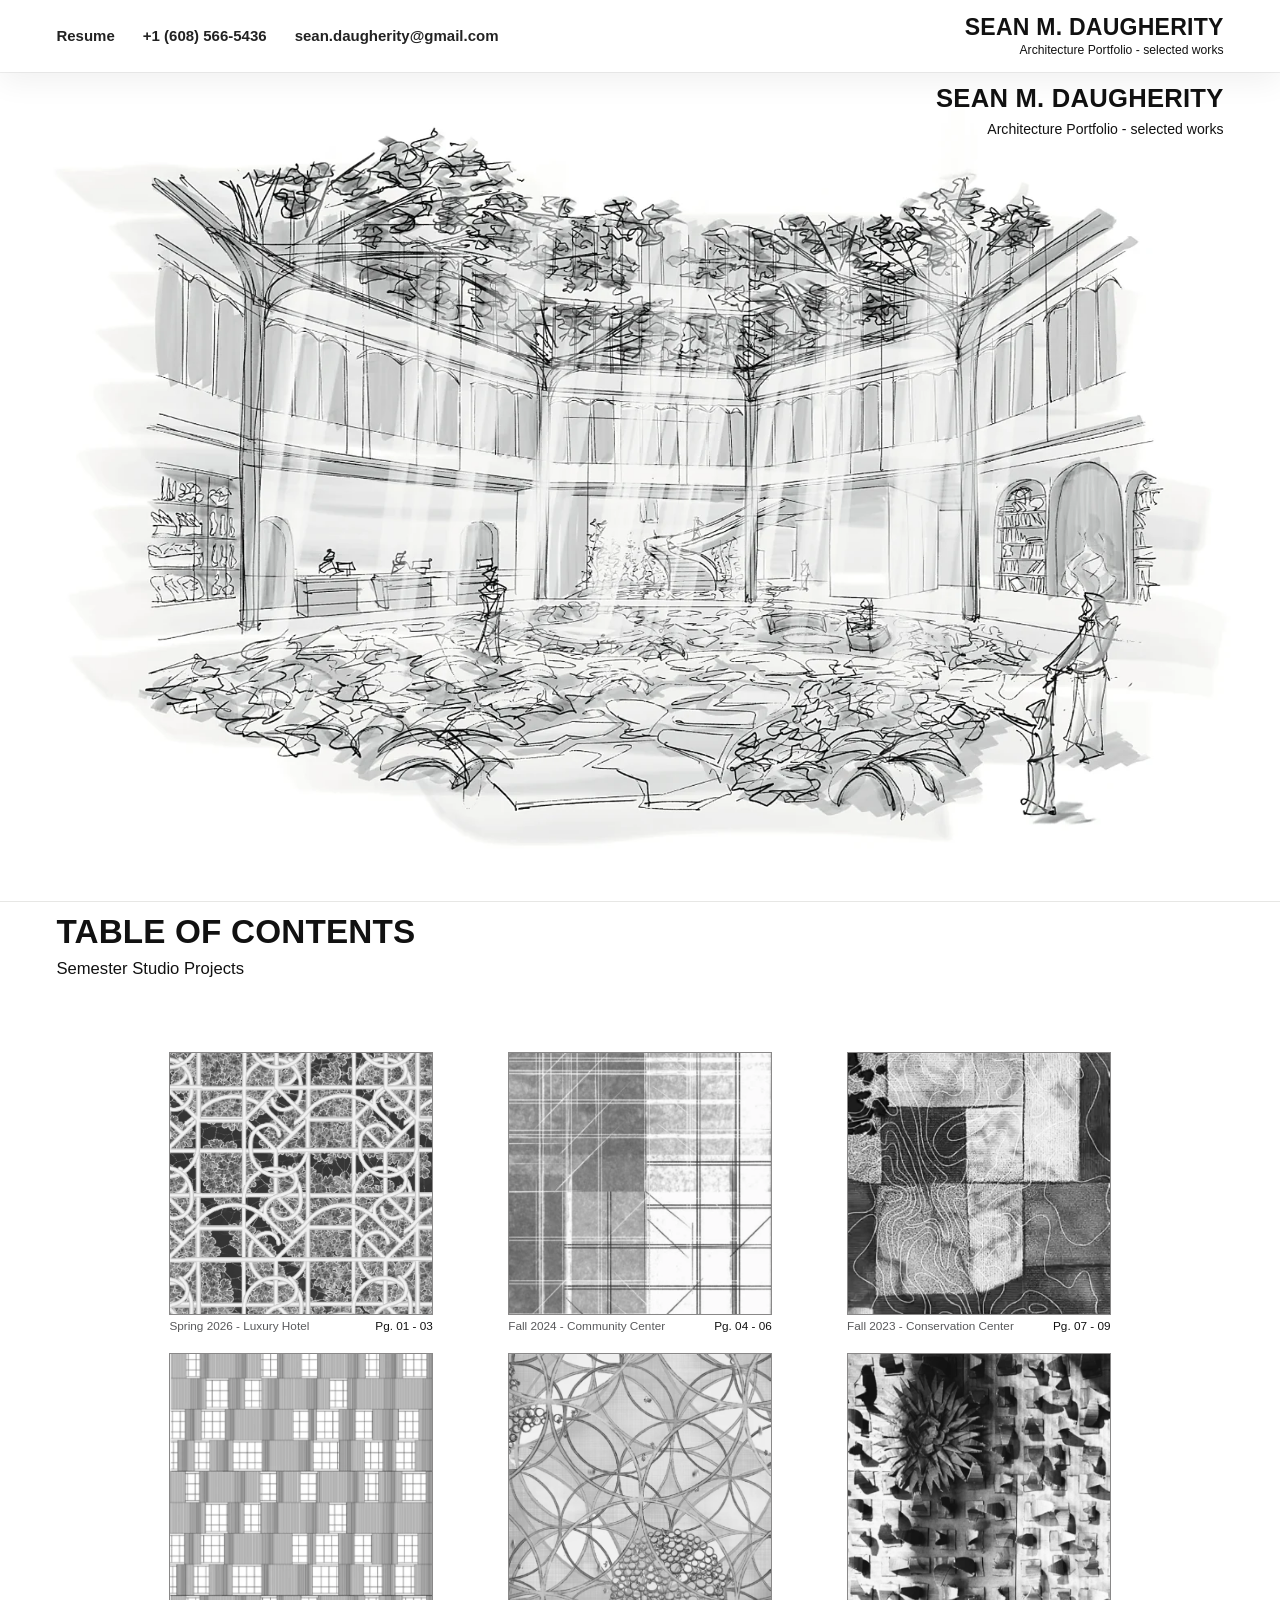
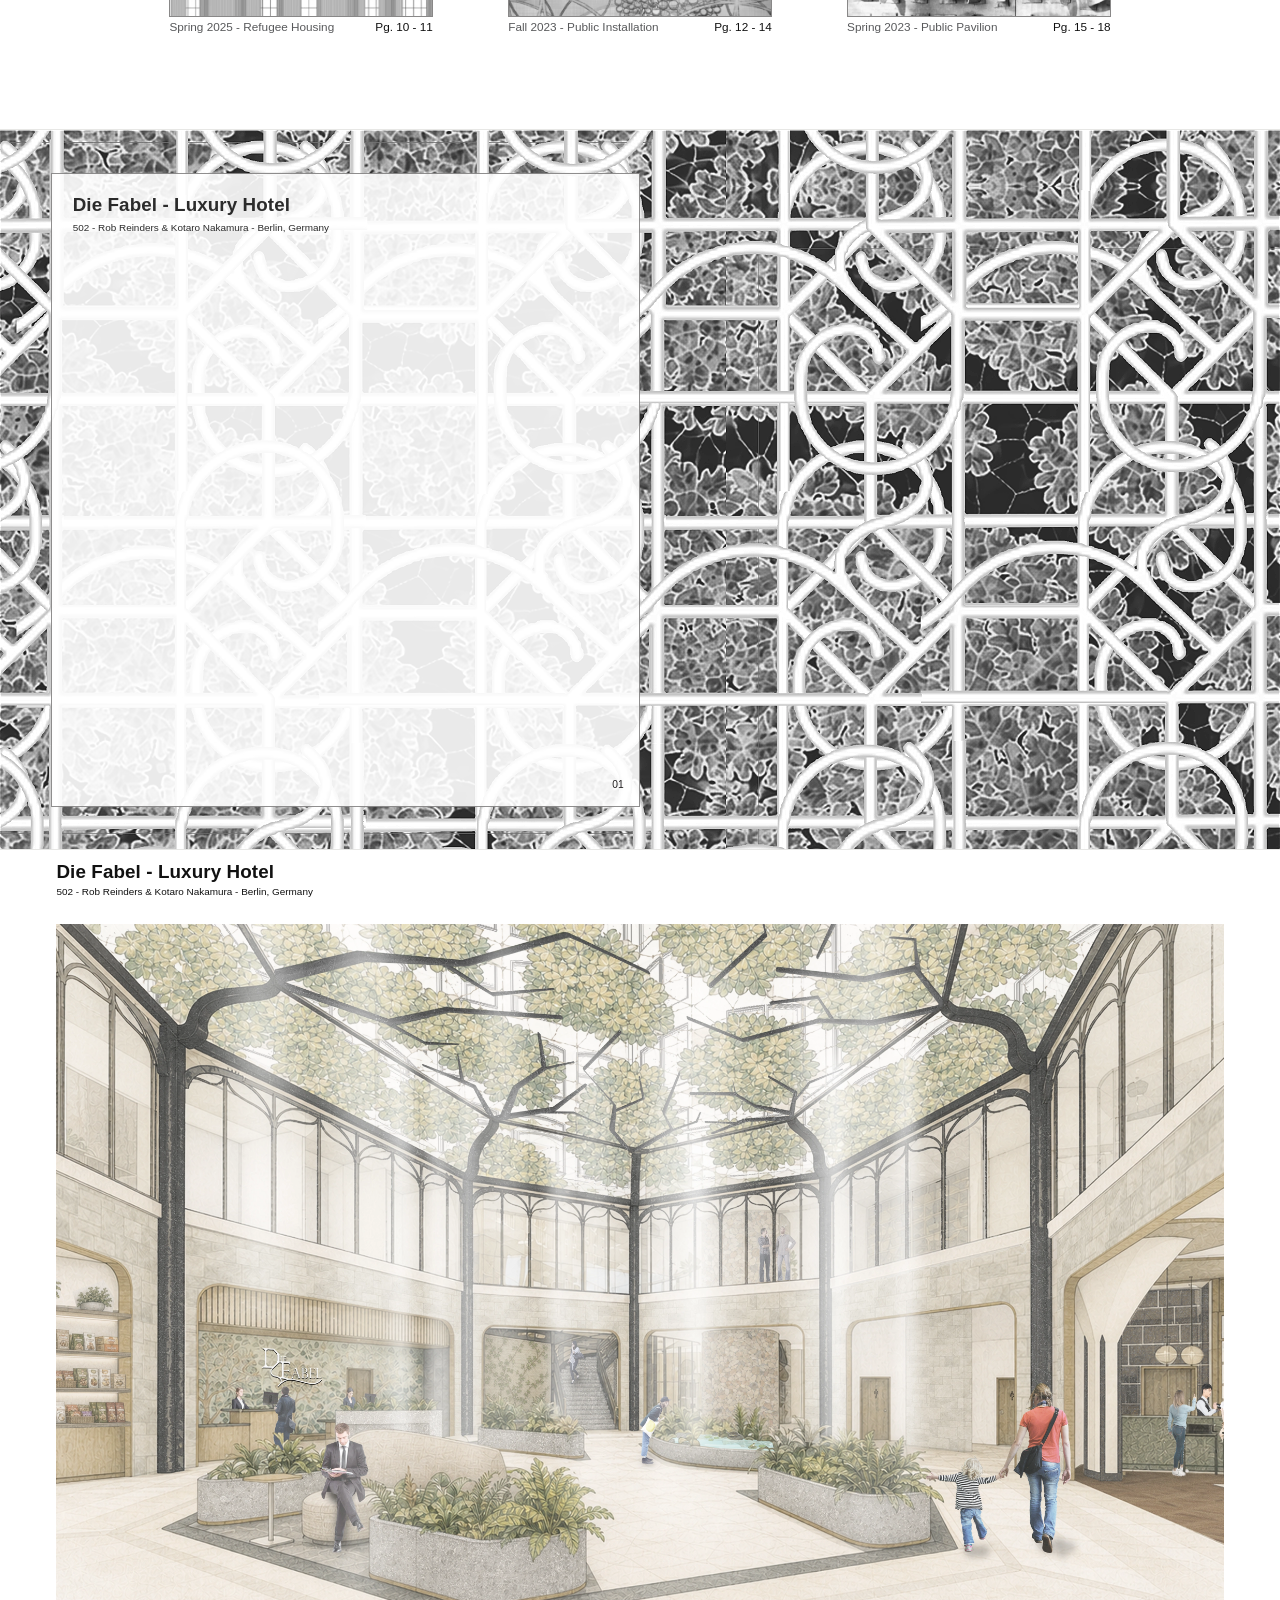
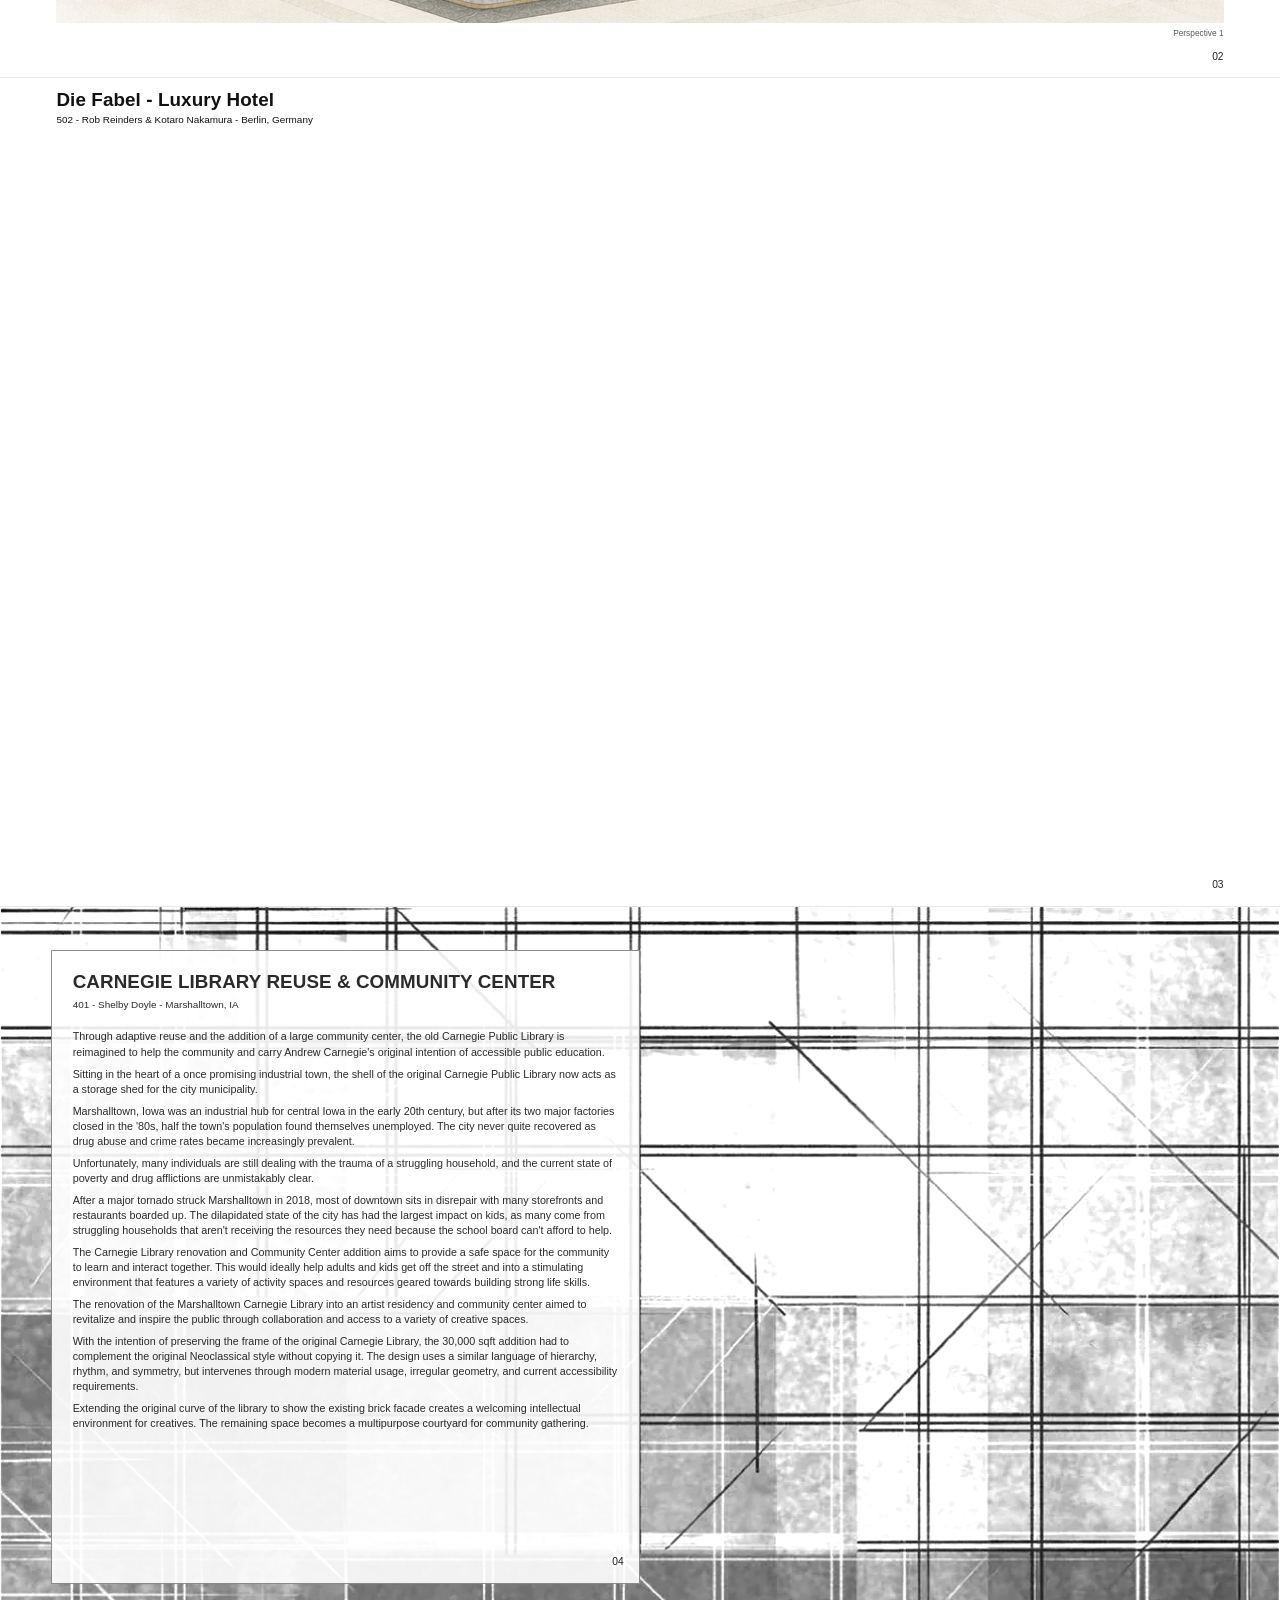
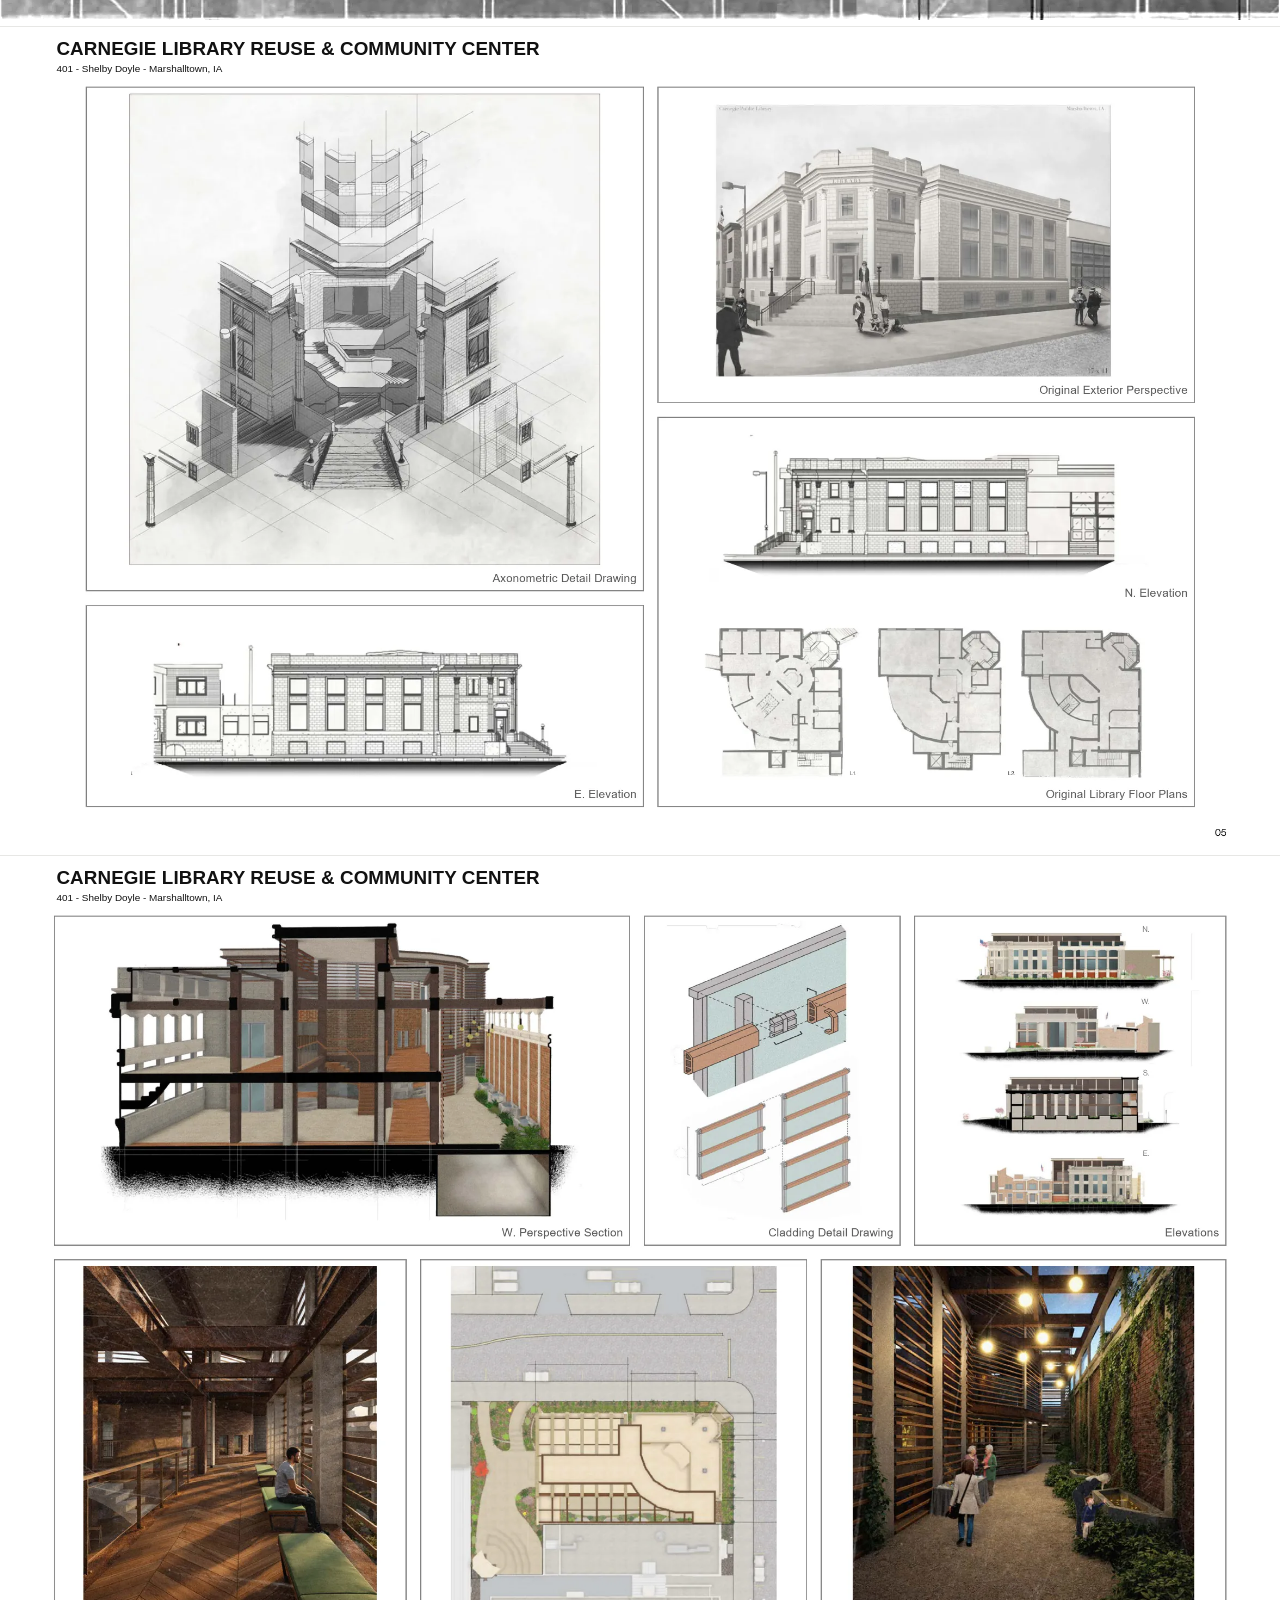
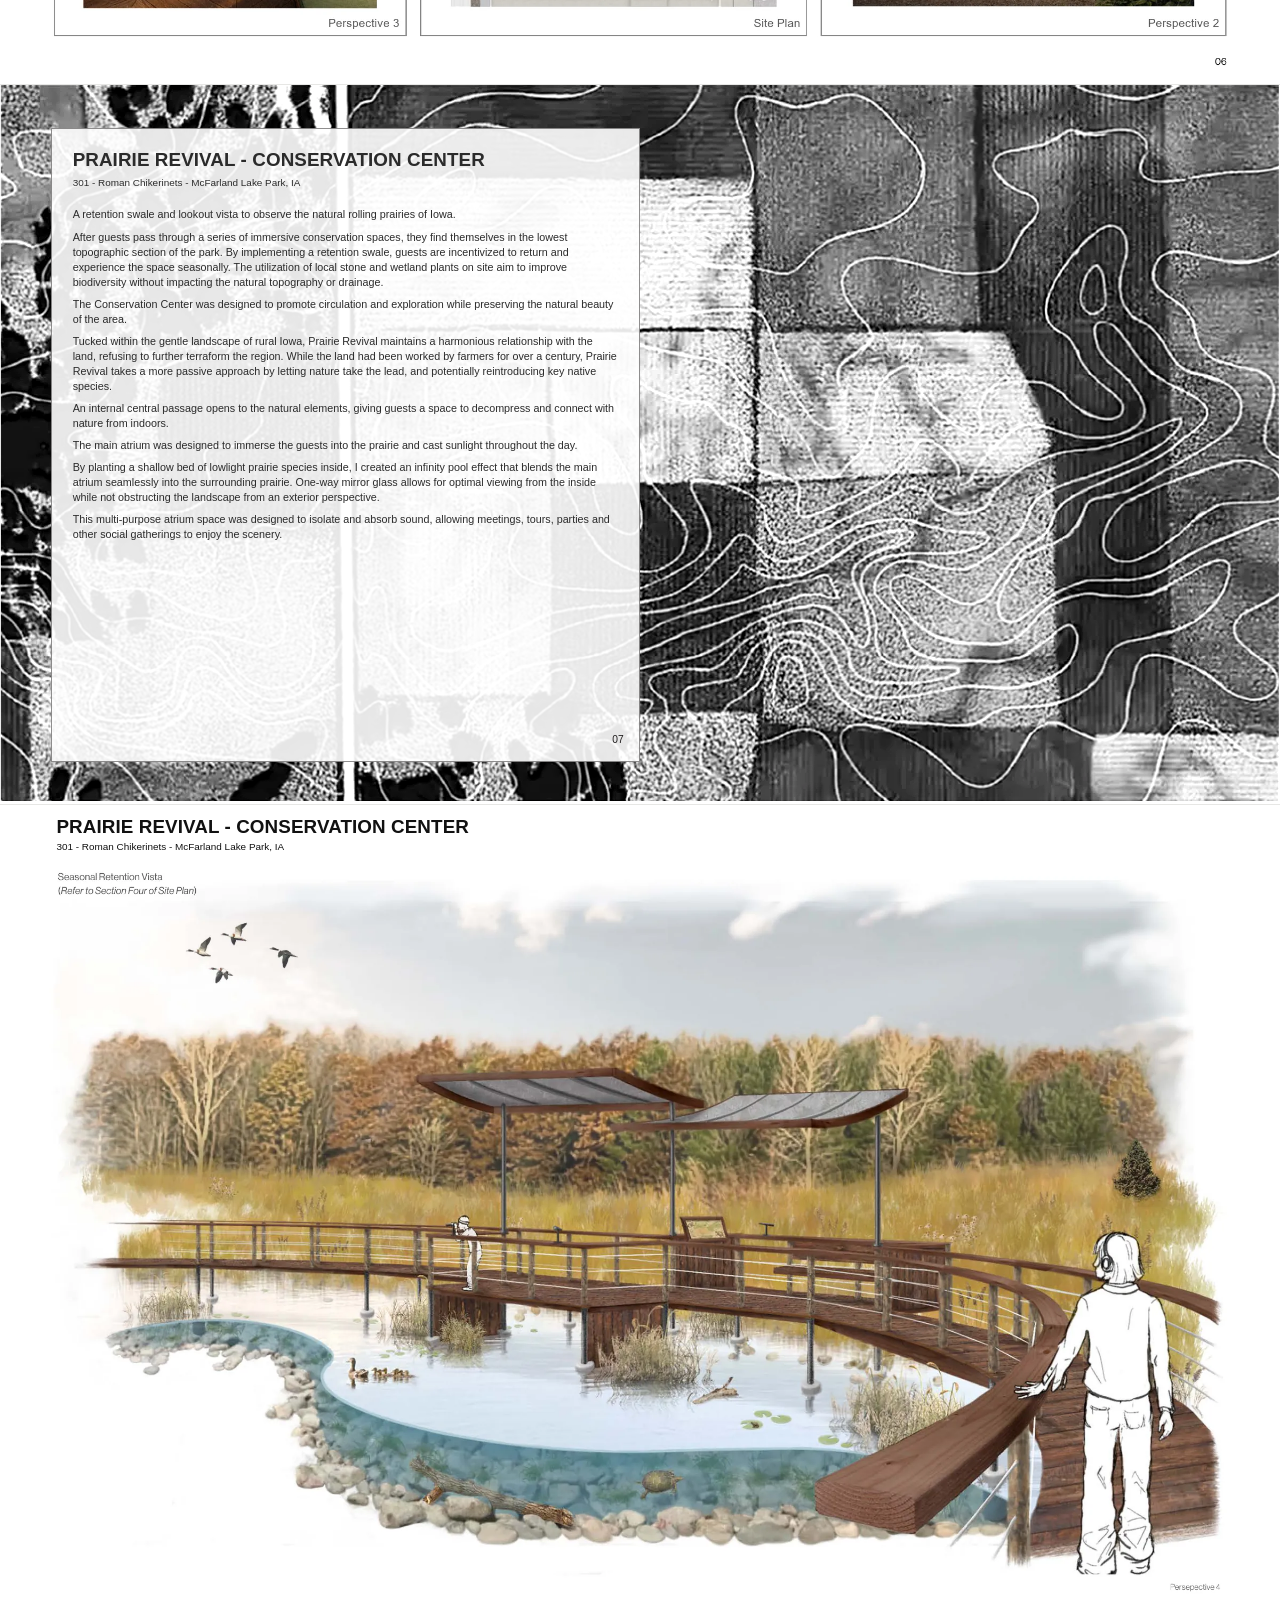
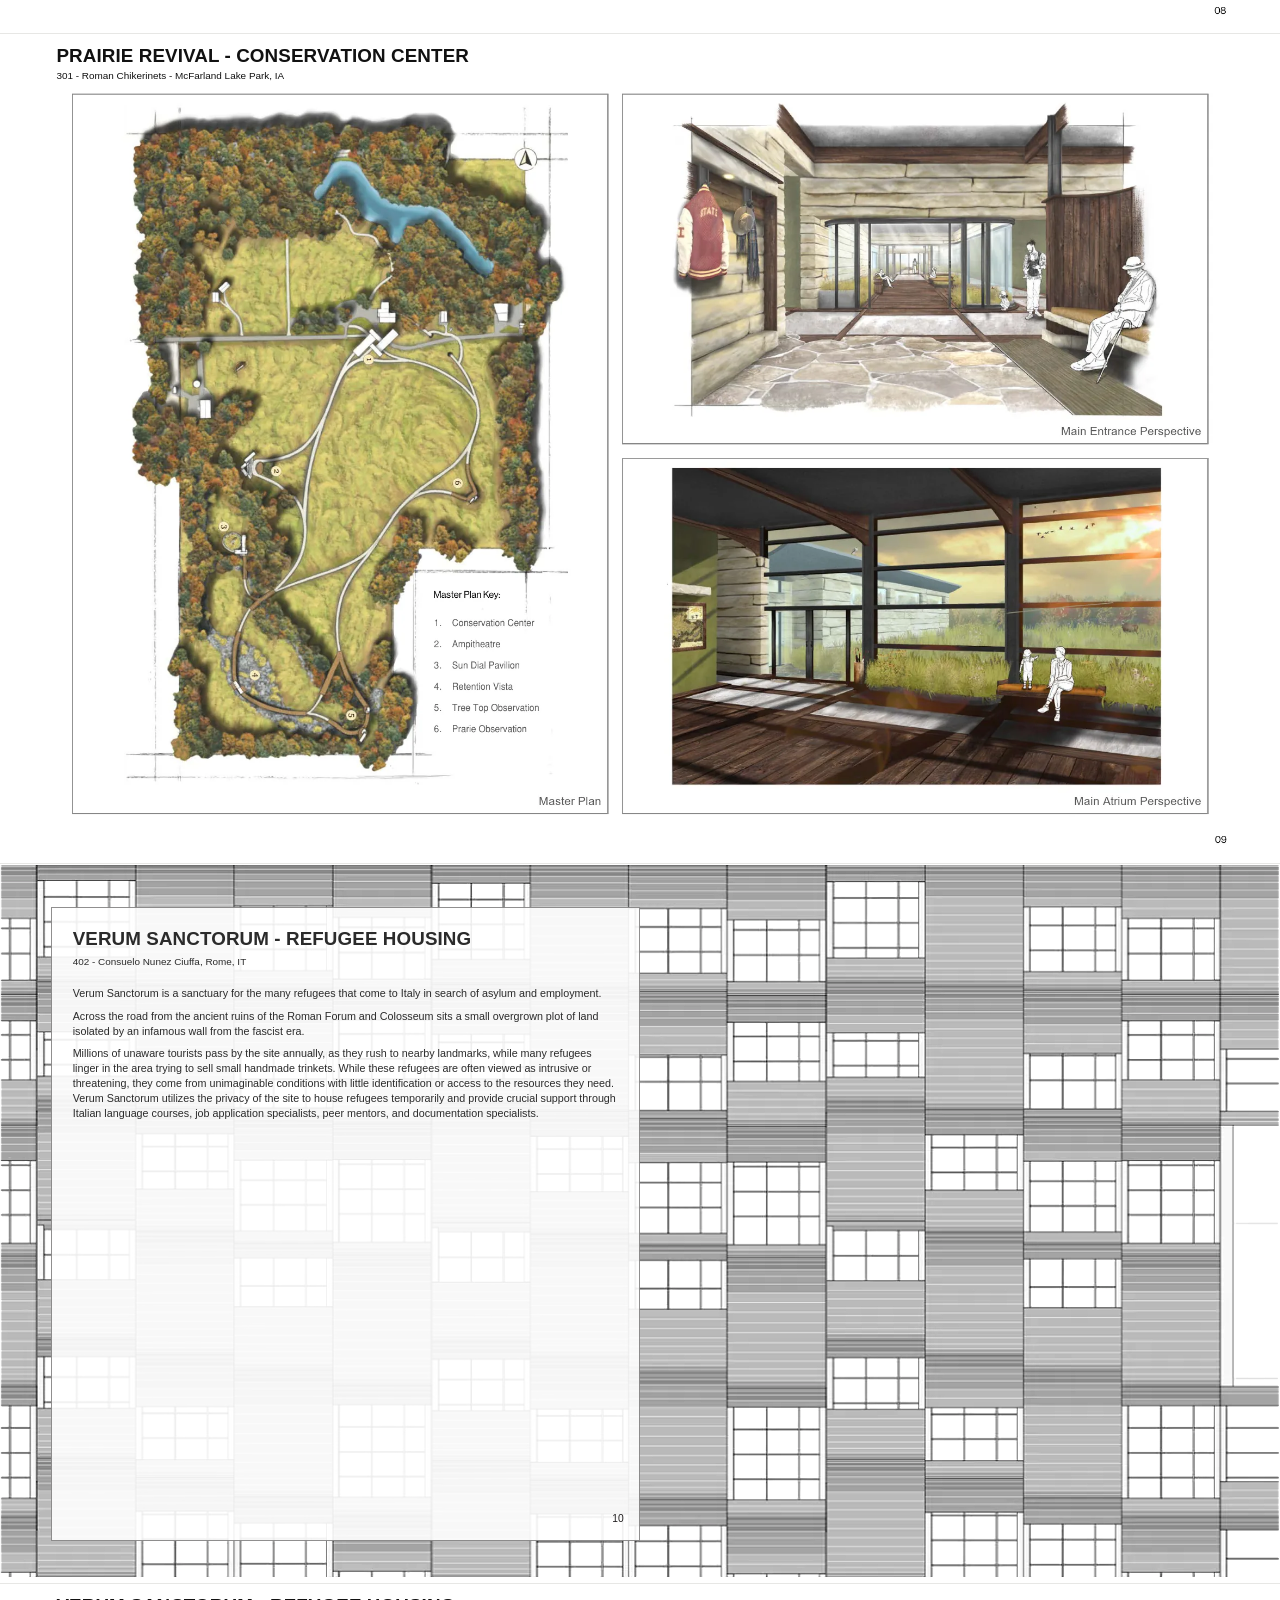
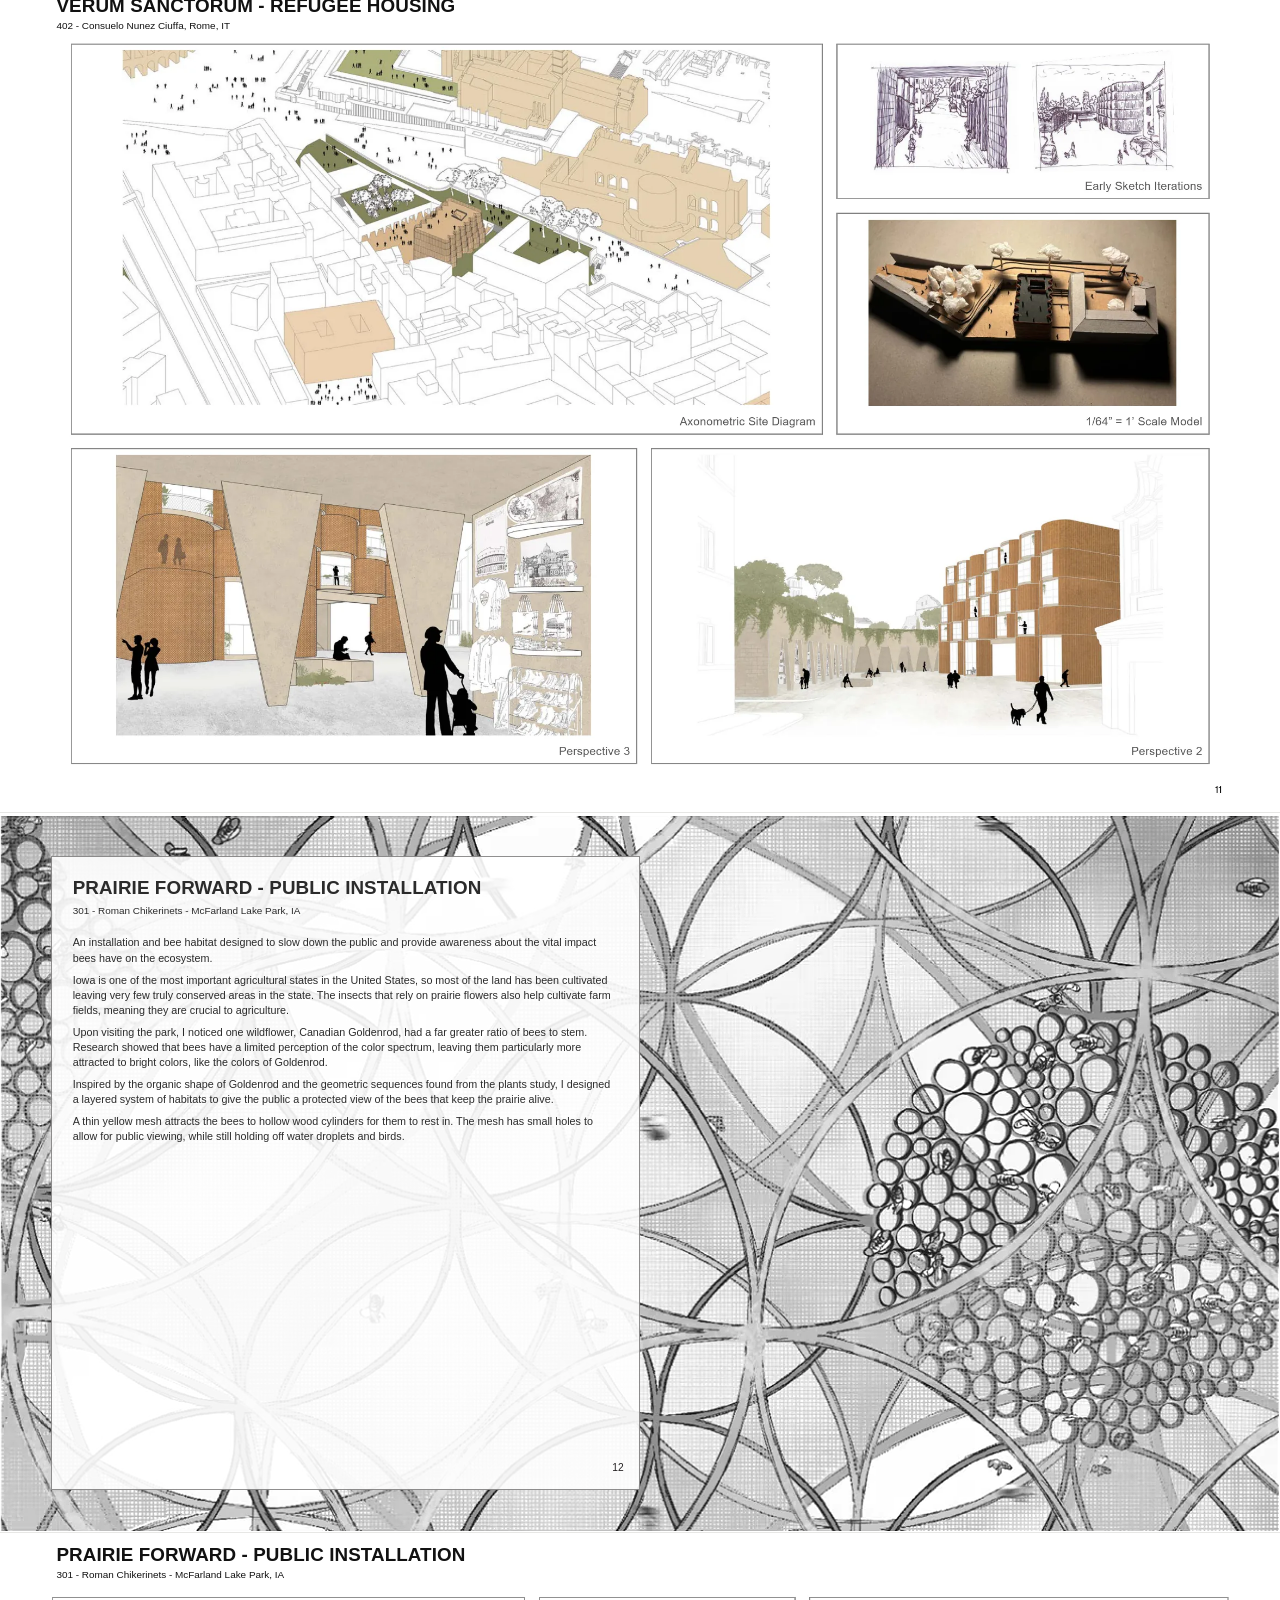
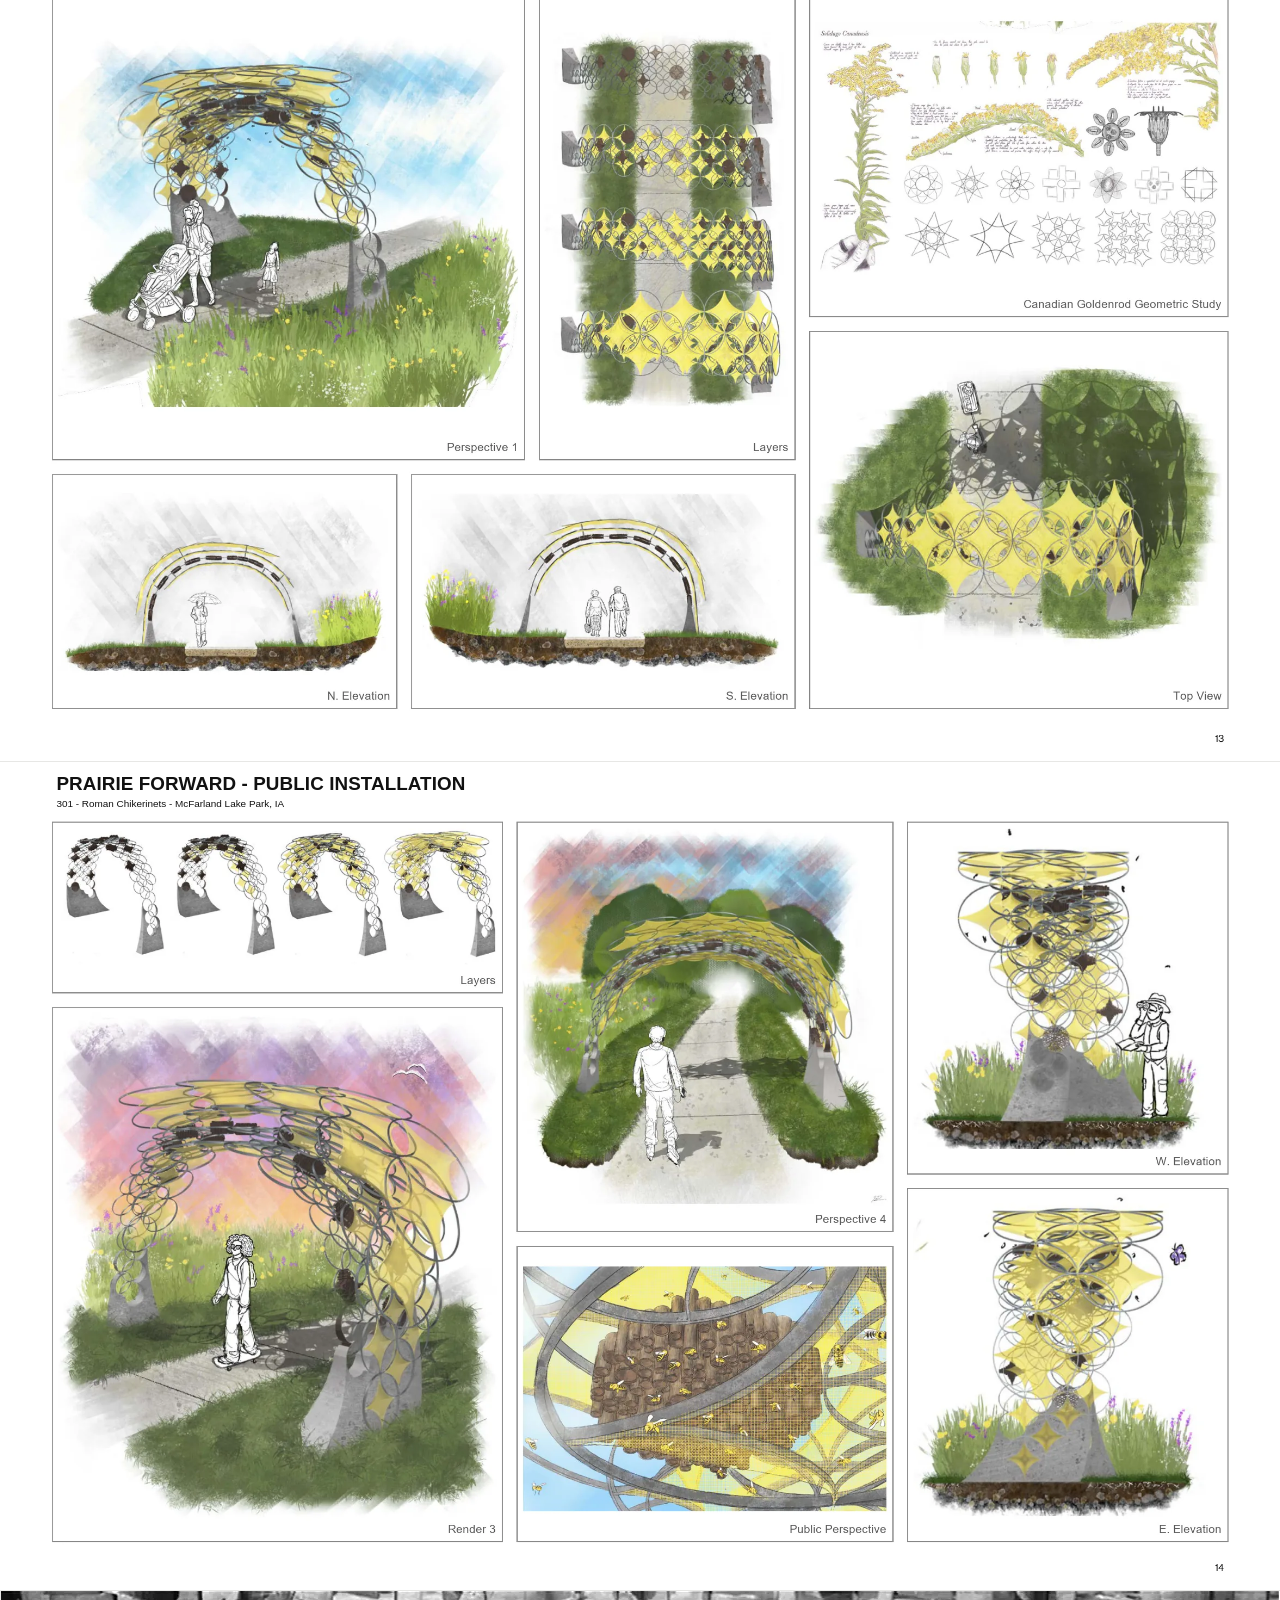
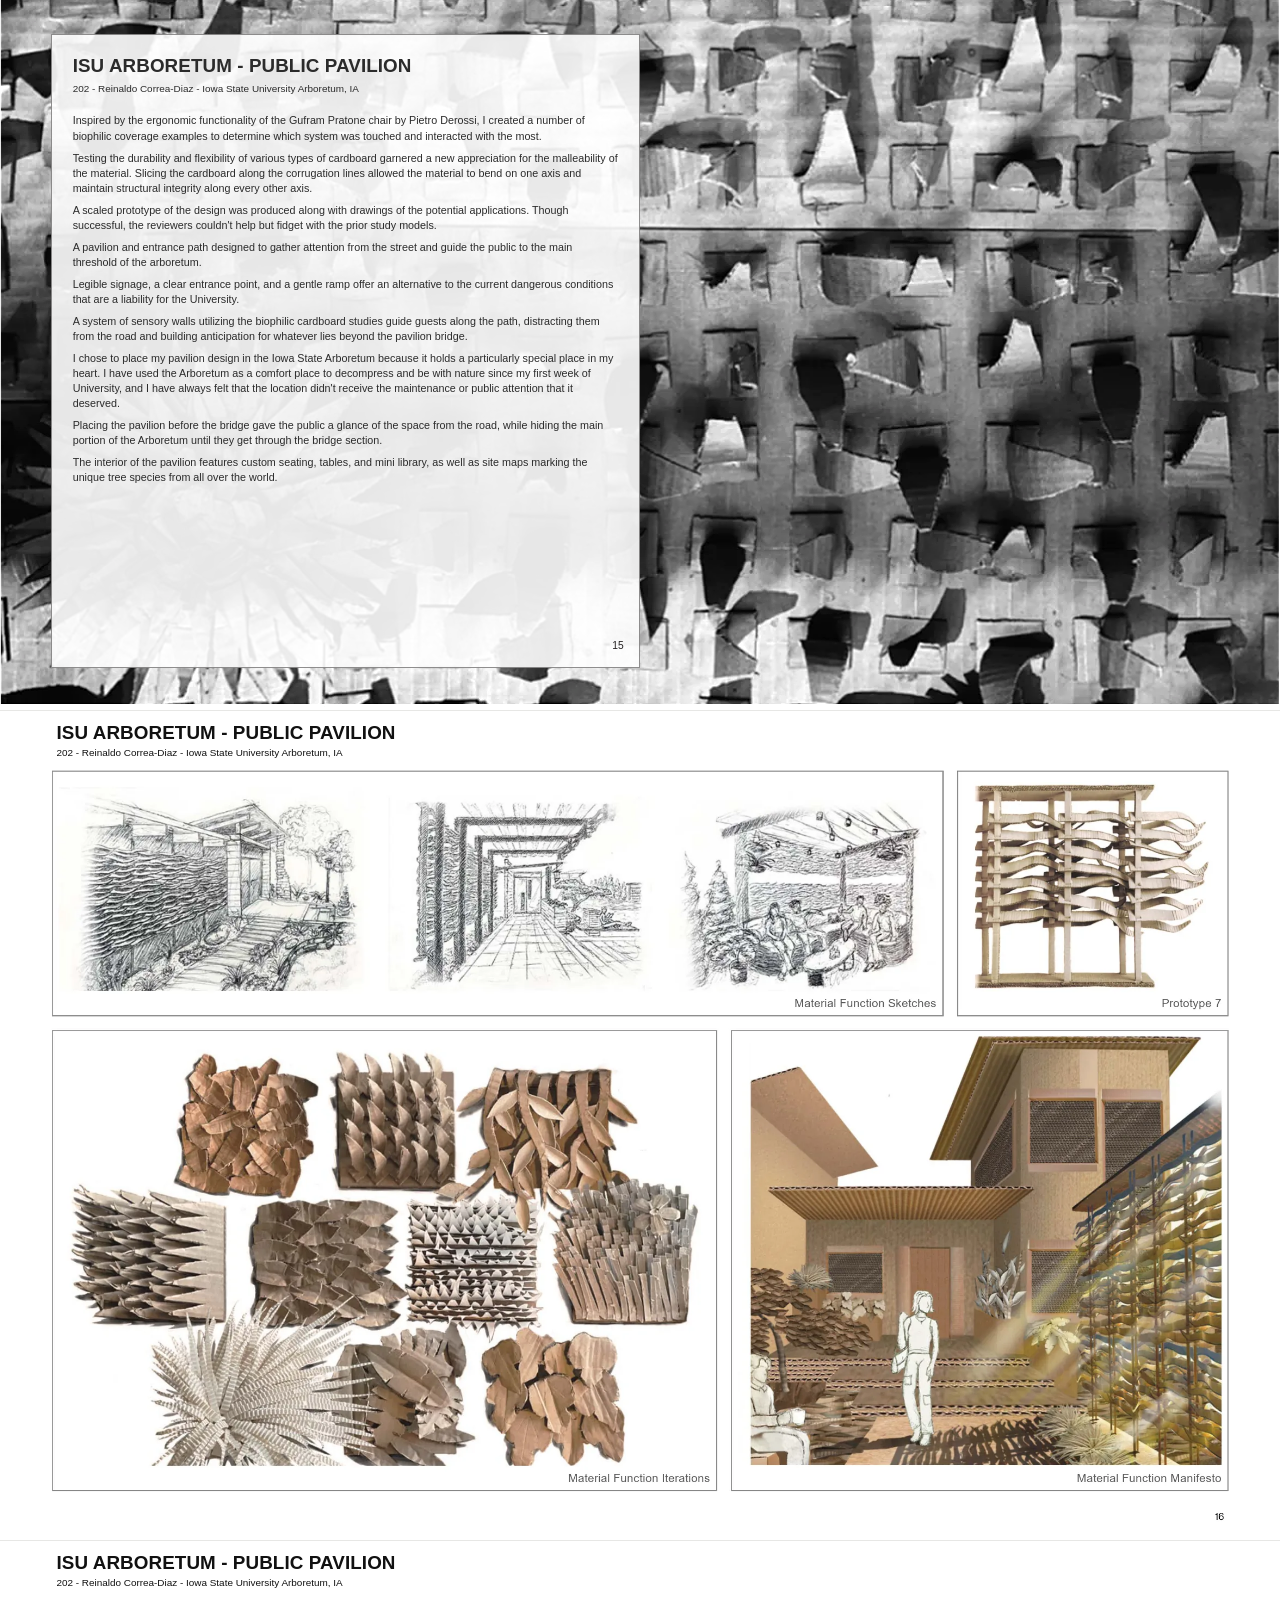
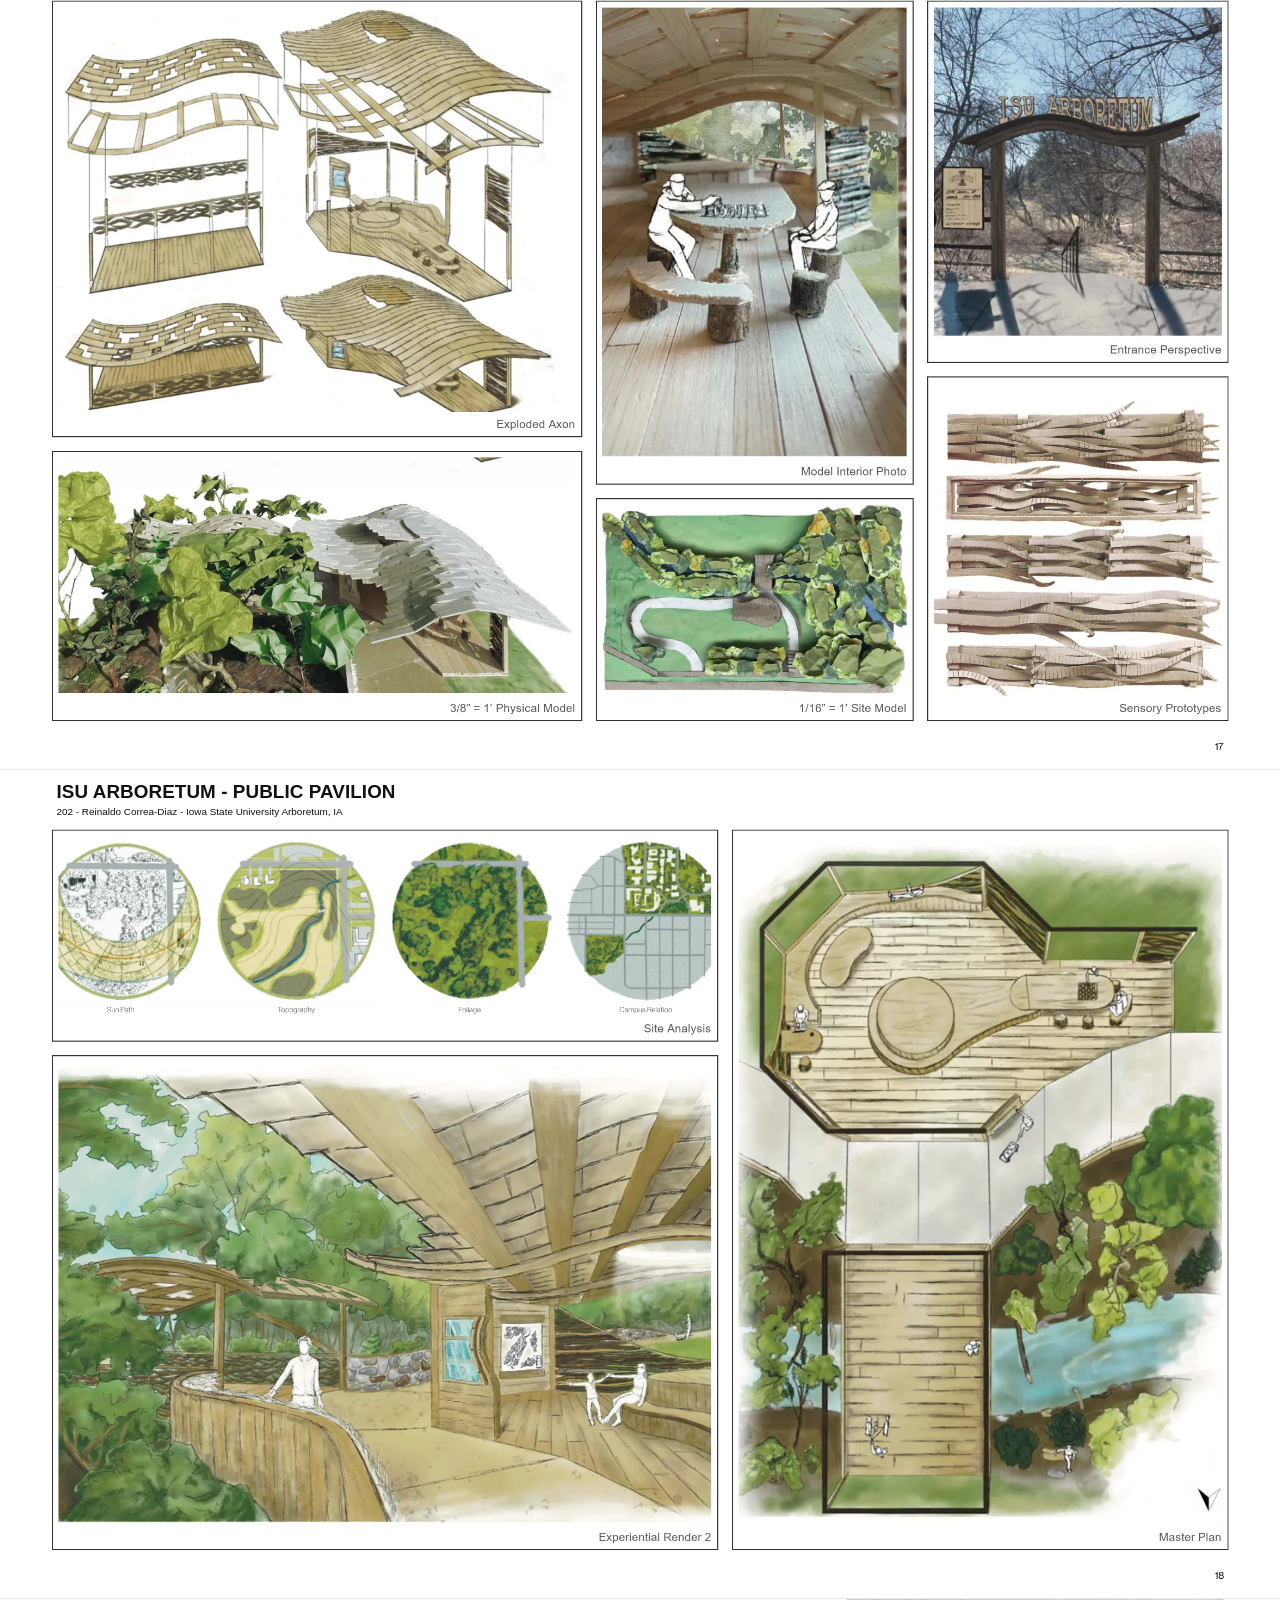
==== commit 427968ab: "Replace Die Fabel thumbnail and cover background with Artboard 14" ====
--- a/index.html
+++ b/index.html
@@ -51,7 +51,7 @@
       </div>
       <div class="toc-grid">
         <a class="toc-item" href="#common-horizons" style="--col:0;--row:0">
-          <span class="toc-art"><img src="assets/toc/luxury-hotel.webp" alt=""></span>
+          <span class="toc-art"><img src="assets/toc/die-fabel-artboard14.webp" alt=""></span>
           <span class="toc-caption"><span>Spring 2026 - Luxury Hotel</span><span>Pg. 01 - 03</span></span>
         </a>
         <a class="toc-item" href="#carnegie-library" style="--col:1;--row:0">
@@ -77,7 +77,7 @@
       </div>
     </section>
 
-    <section class="page rotated-background-page" id="common-horizons" aria-label="Page 3 — Common Horizons"><div class="rotated-page-background" aria-hidden="true"><svg viewBox="0 0 715 1448" preserveAspectRatio="xMidYMid slice"><image href="assets/pages/luxury-hotel-cover.webp" width="715" height="1448" preserveAspectRatio="xMaxYMid slice"/></svg></div>
+    <section class="page rotated-background-page" id="common-horizons" aria-label="Page 3 — Common Horizons"><div class="rotated-page-background" aria-hidden="true"><svg viewBox="0 0 4800 2700" preserveAspectRatio="xMidYMid slice"><image href="assets/toc/die-fabel-artboard14.webp" width="4800" height="2700"/></svg></div>
       <div class="page-head has-text">
         <div class="project-text">
           <div class="project-panel-heading"><h2>Die Fabel - Luxury Hotel</h2>
--- a/assets/site.css
+++ b/assets/site.css
@@ -601,3 +601,10 @@
   line-height: 1;
   color: #232021;
 }
+
+/* Artboard 14 already matches page 01's landscape format. */
+#common-horizons .rotated-page-background > svg {
+  width: 100%;
+  height: 100%;
+  transform: translate(-50%, -50%);
+}
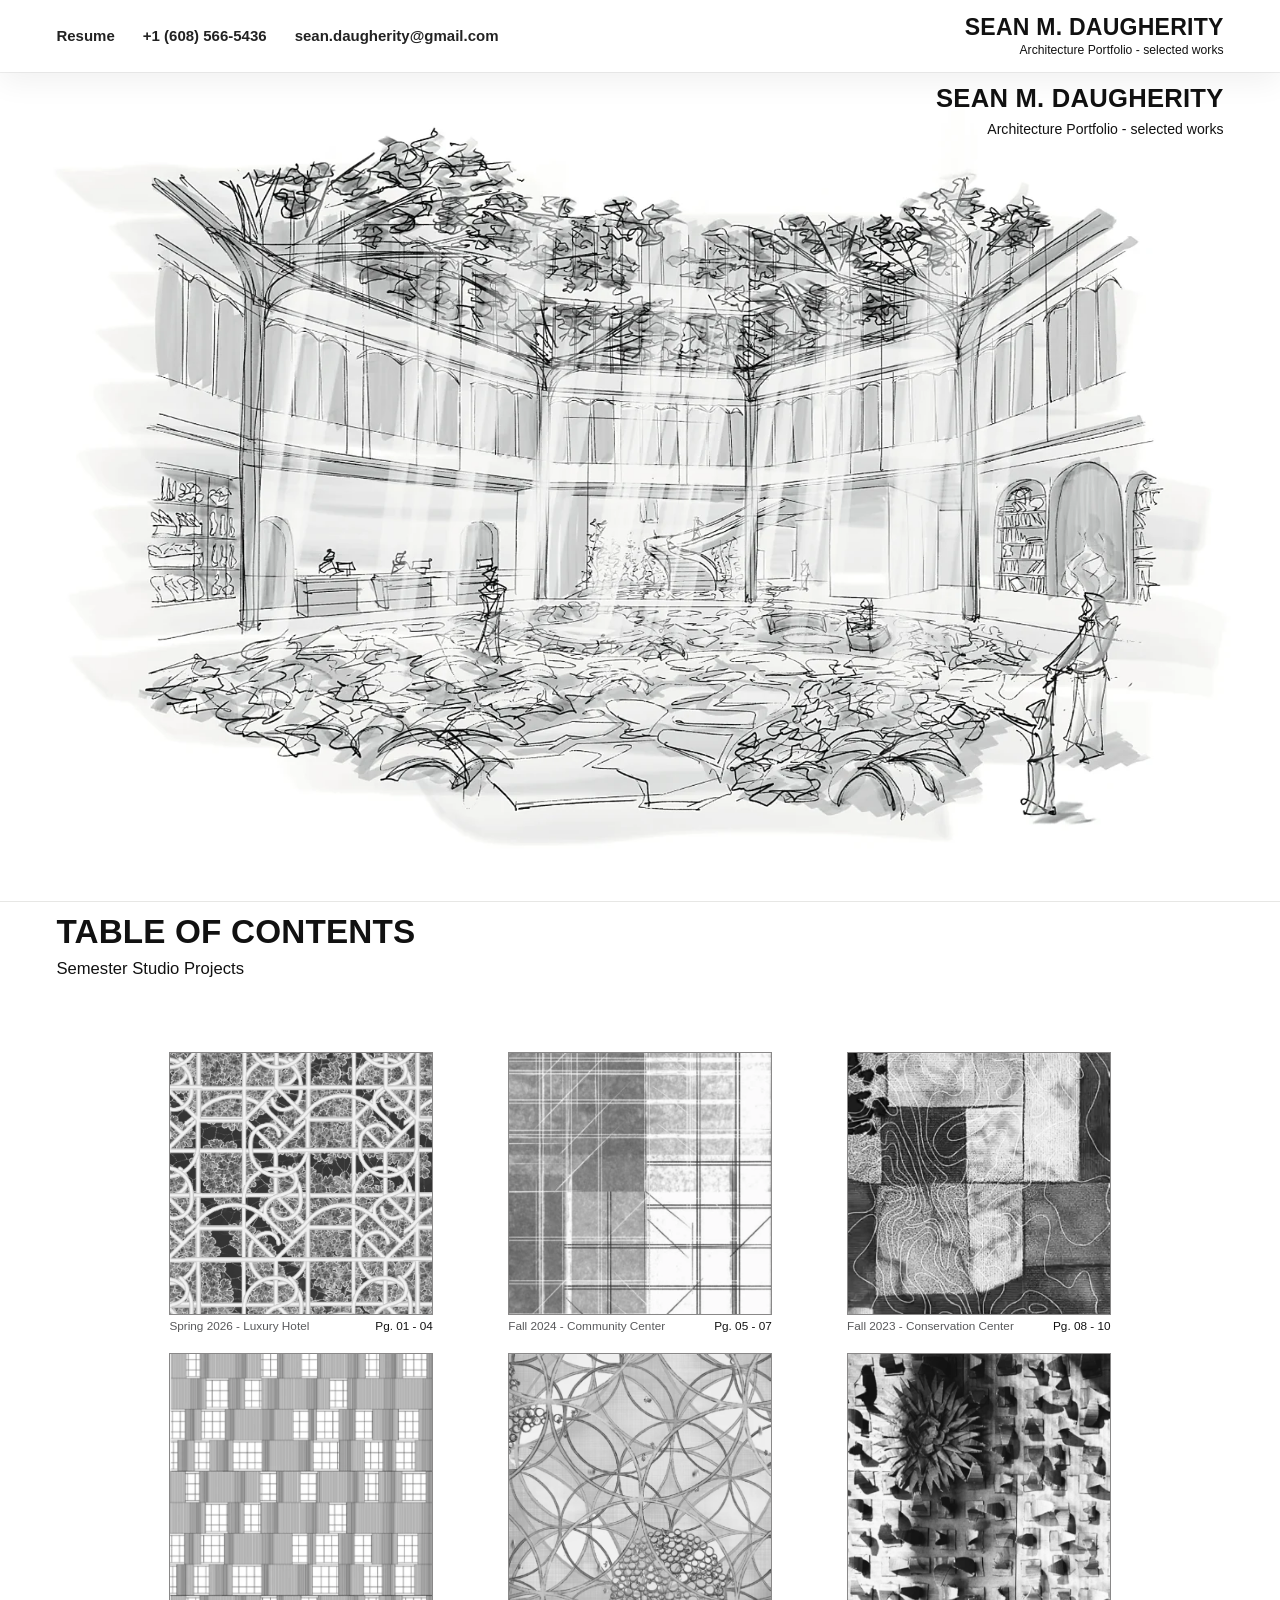
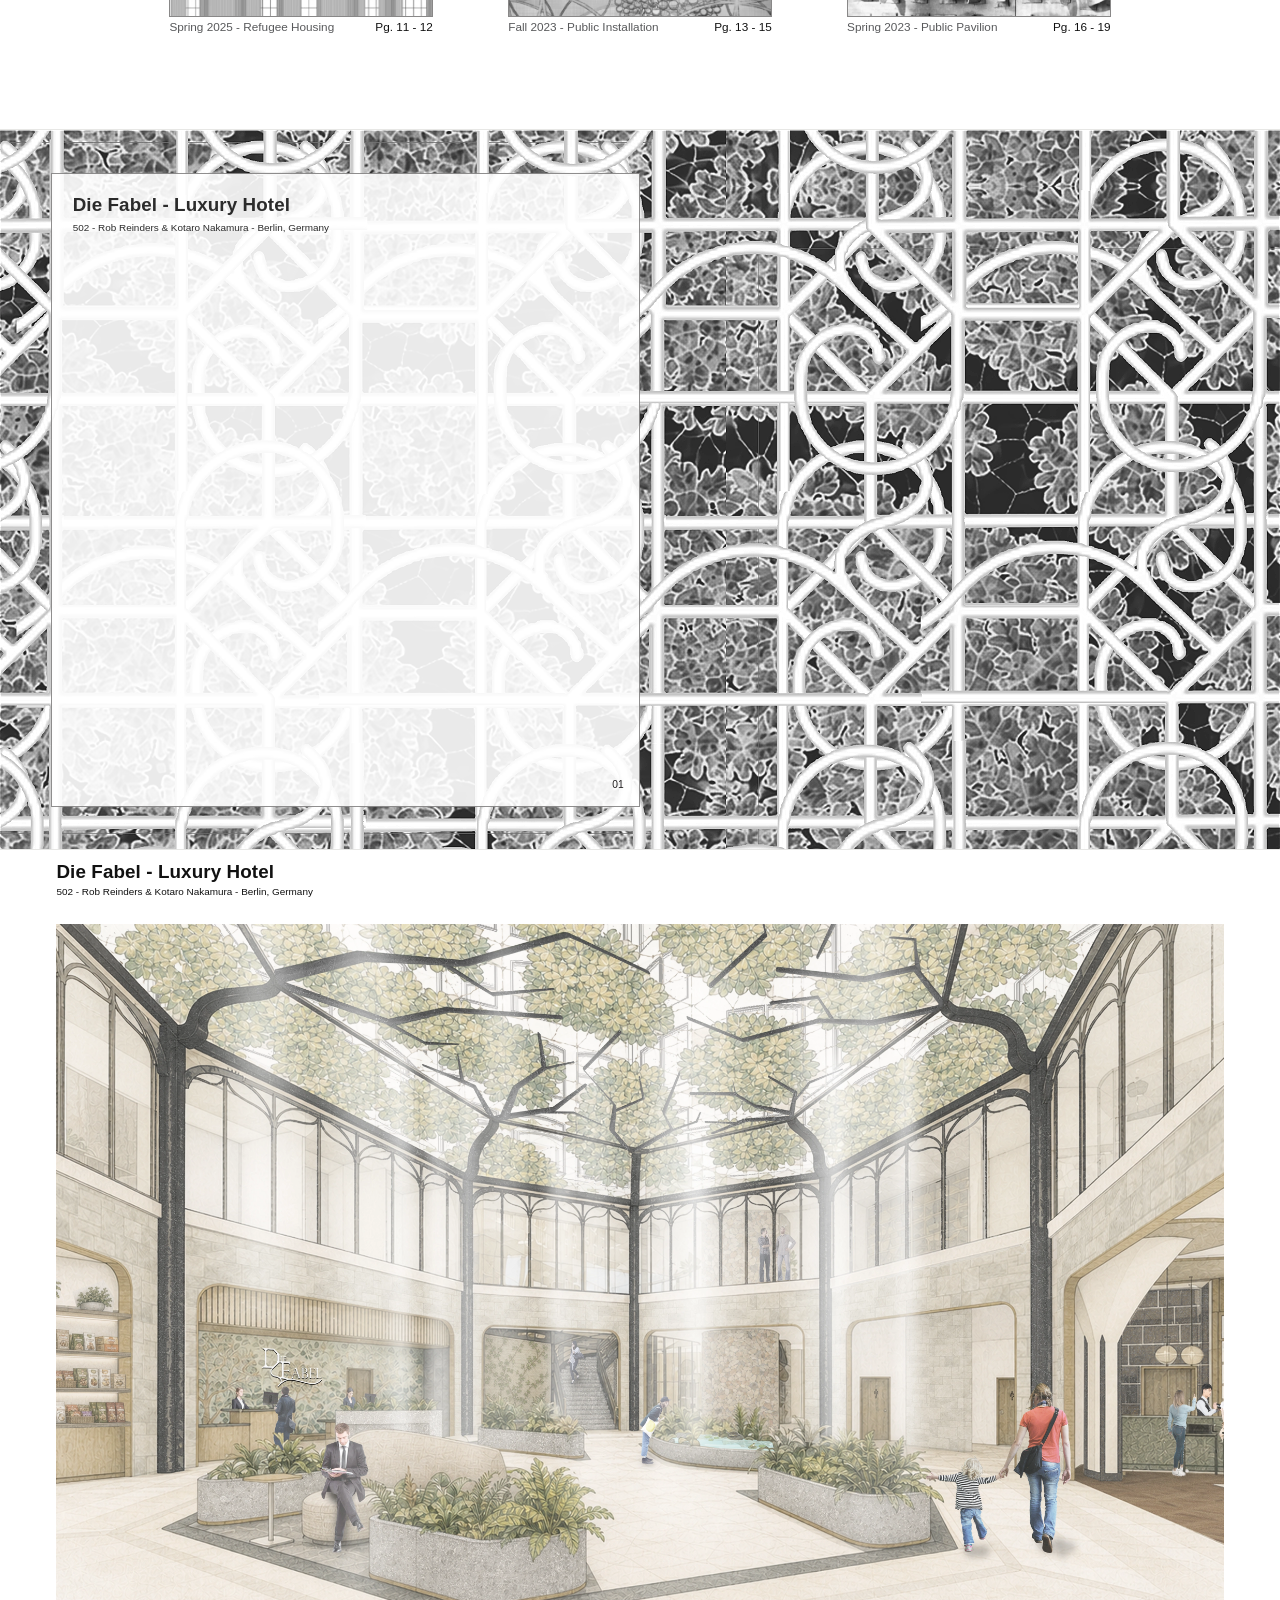
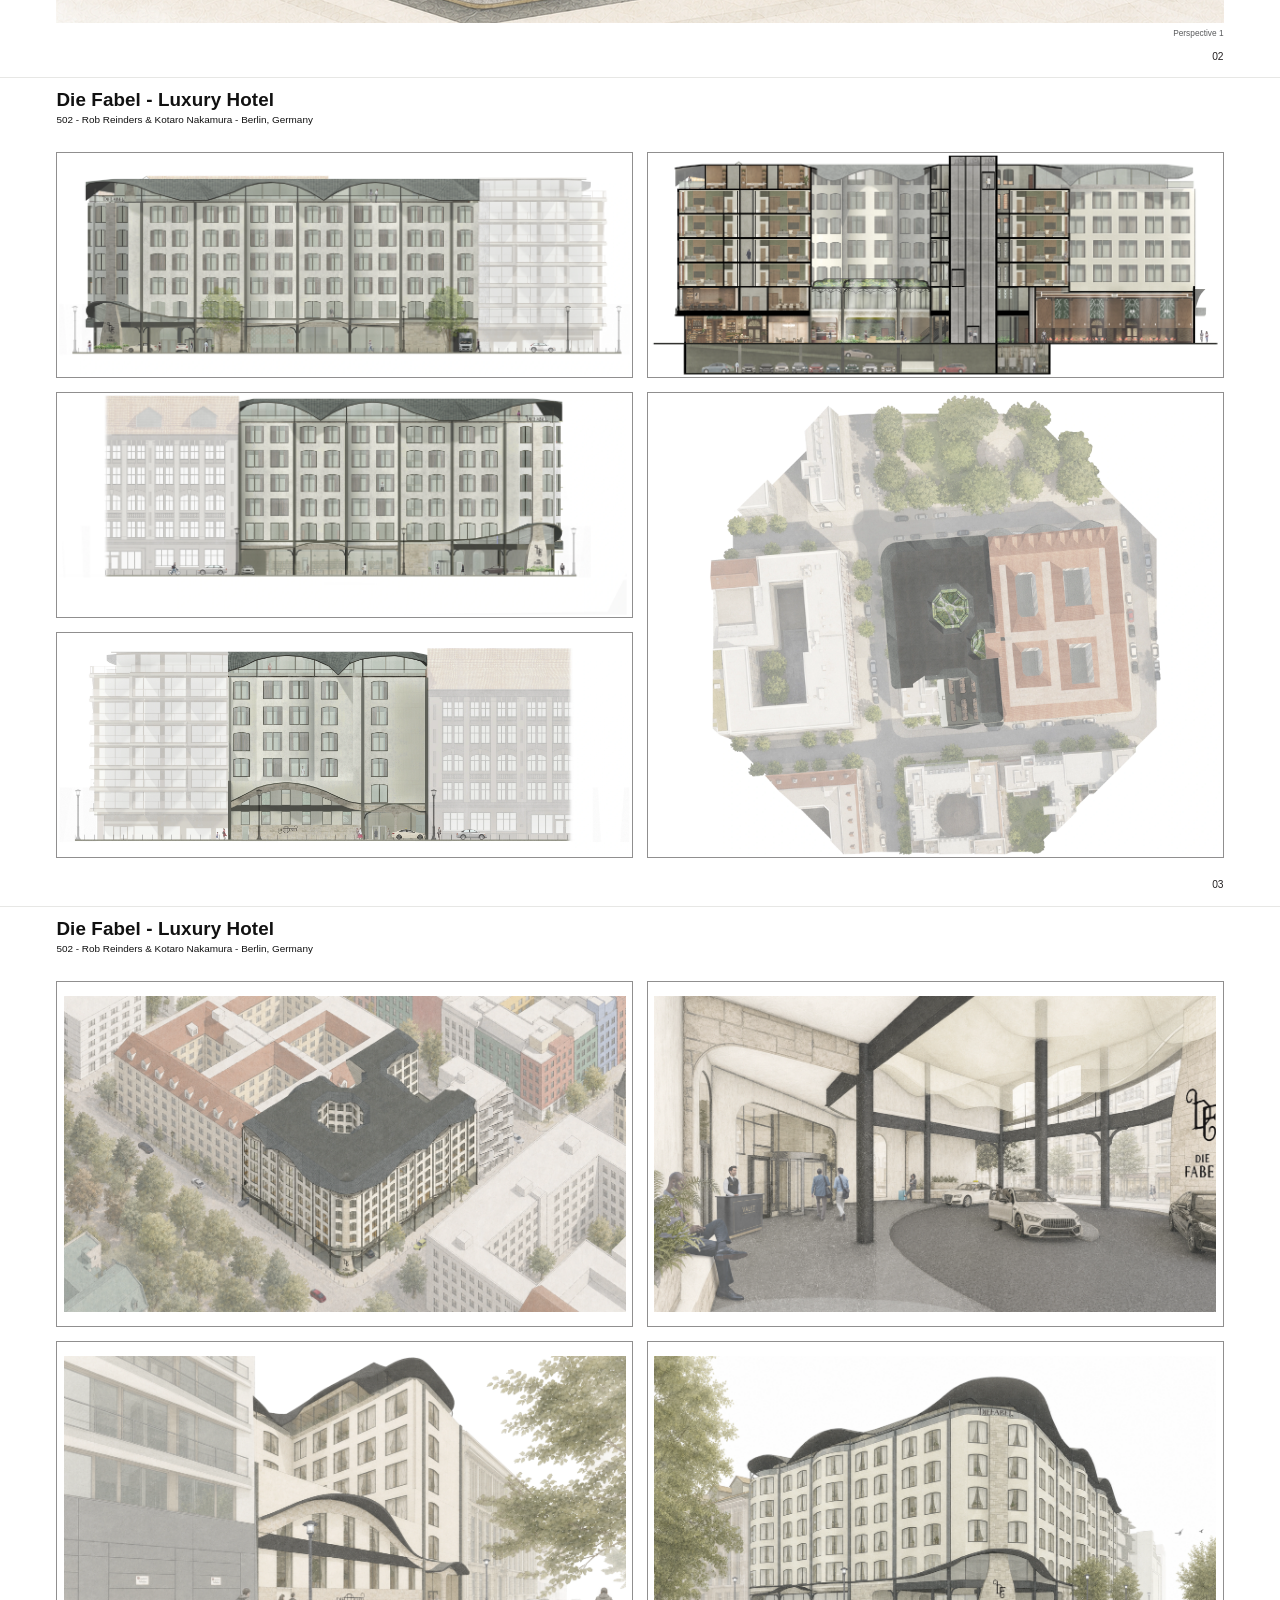
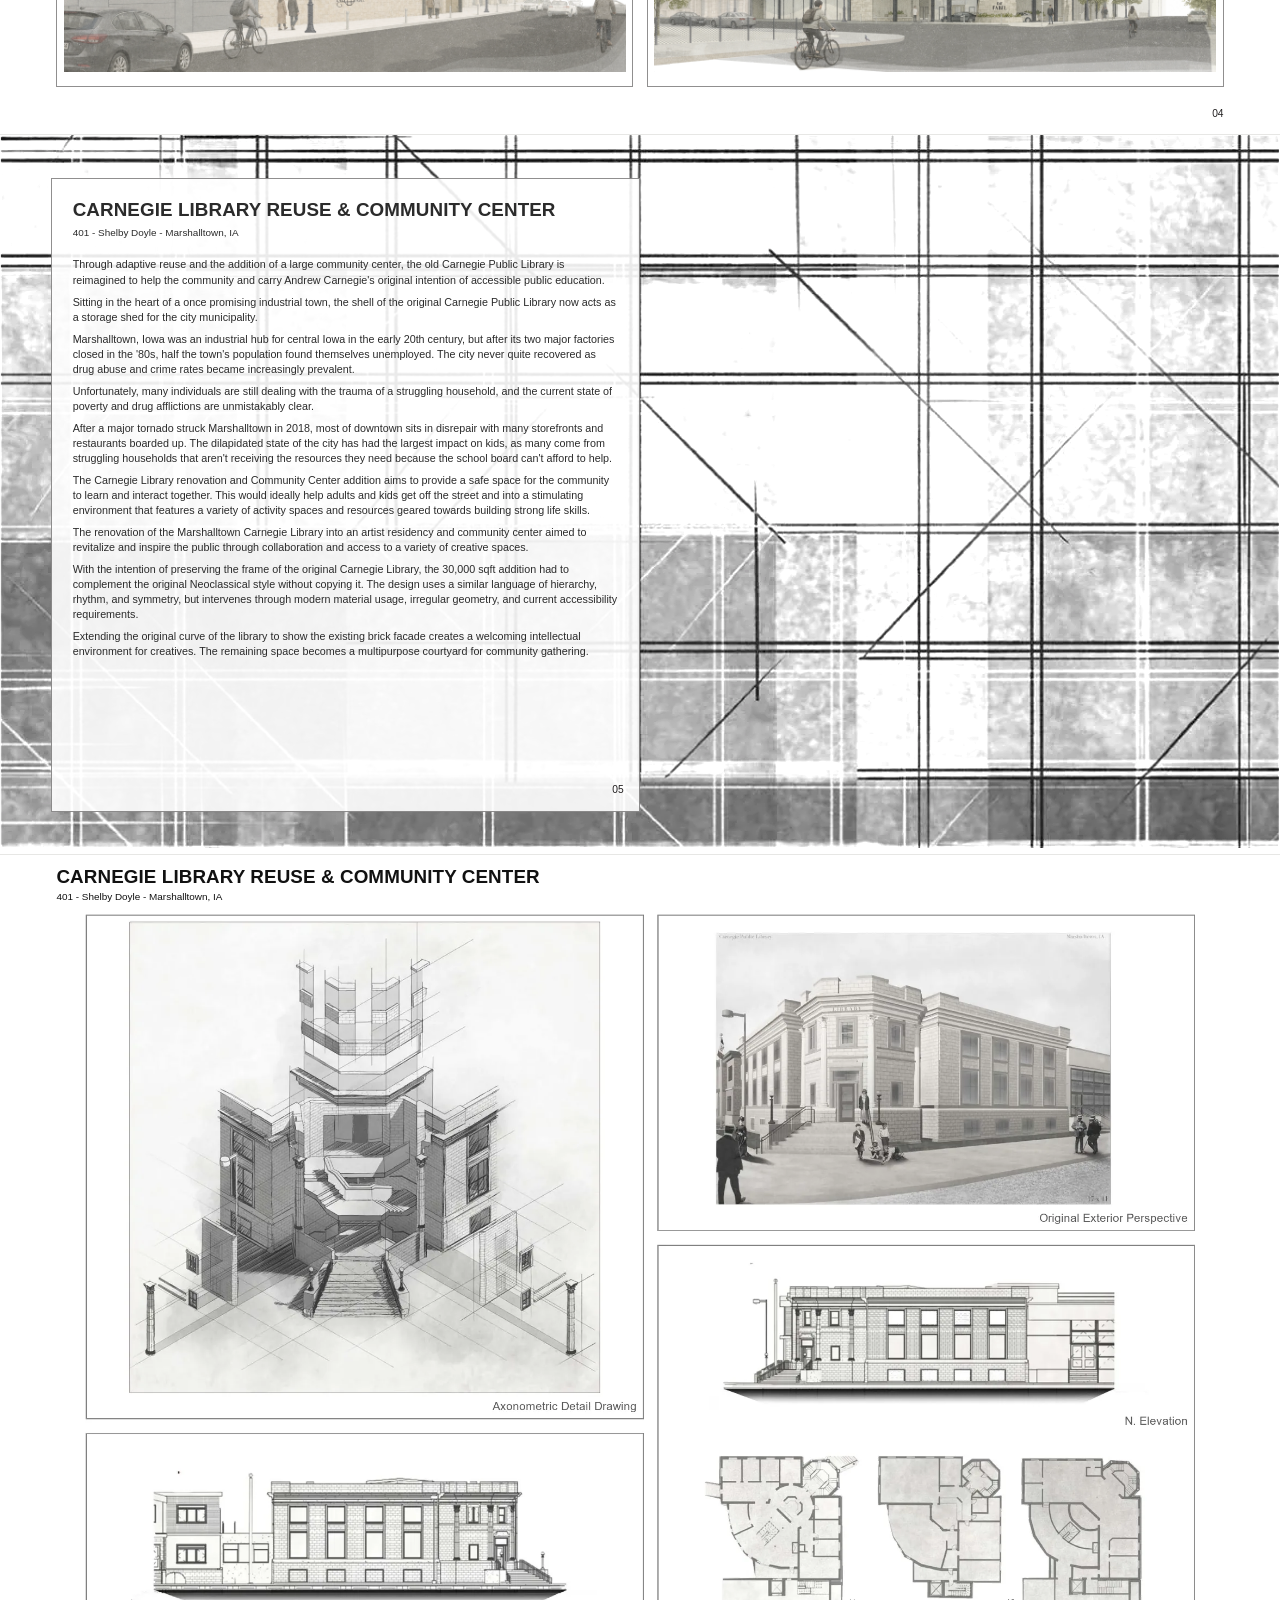
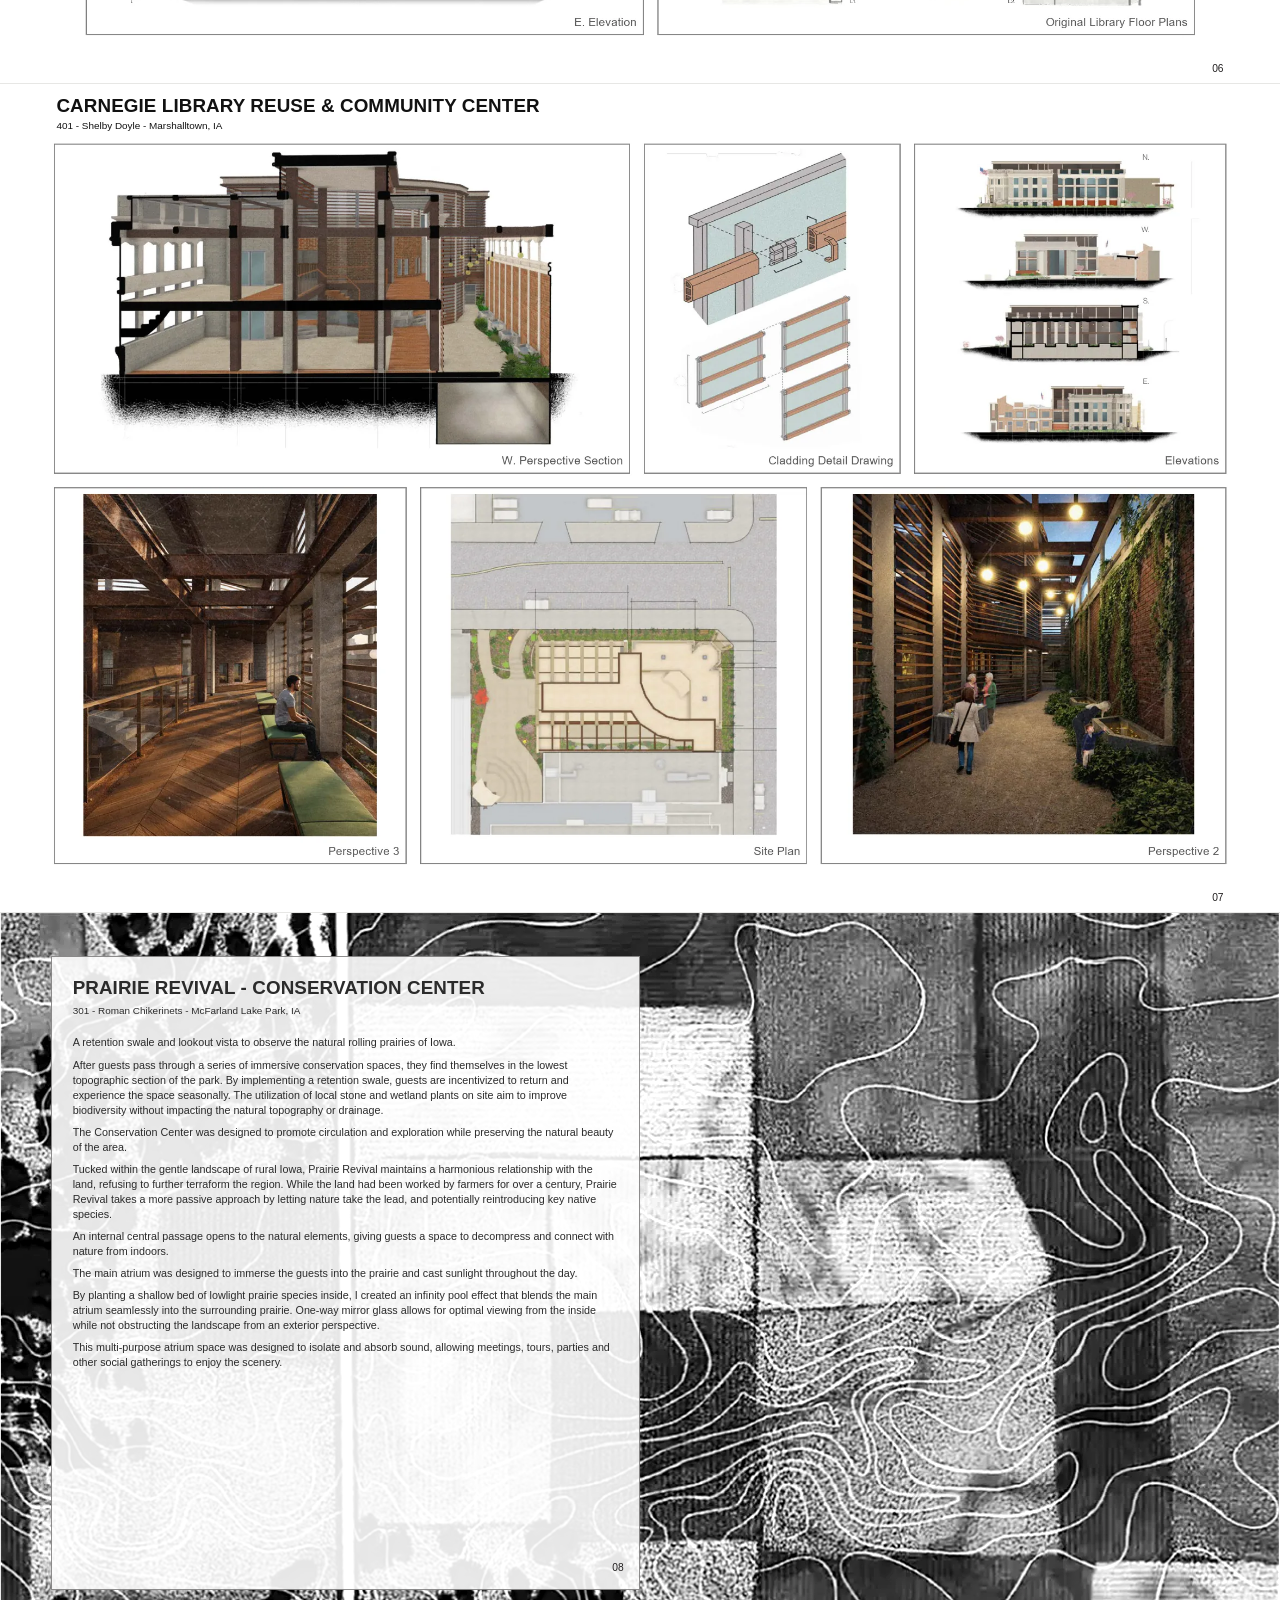
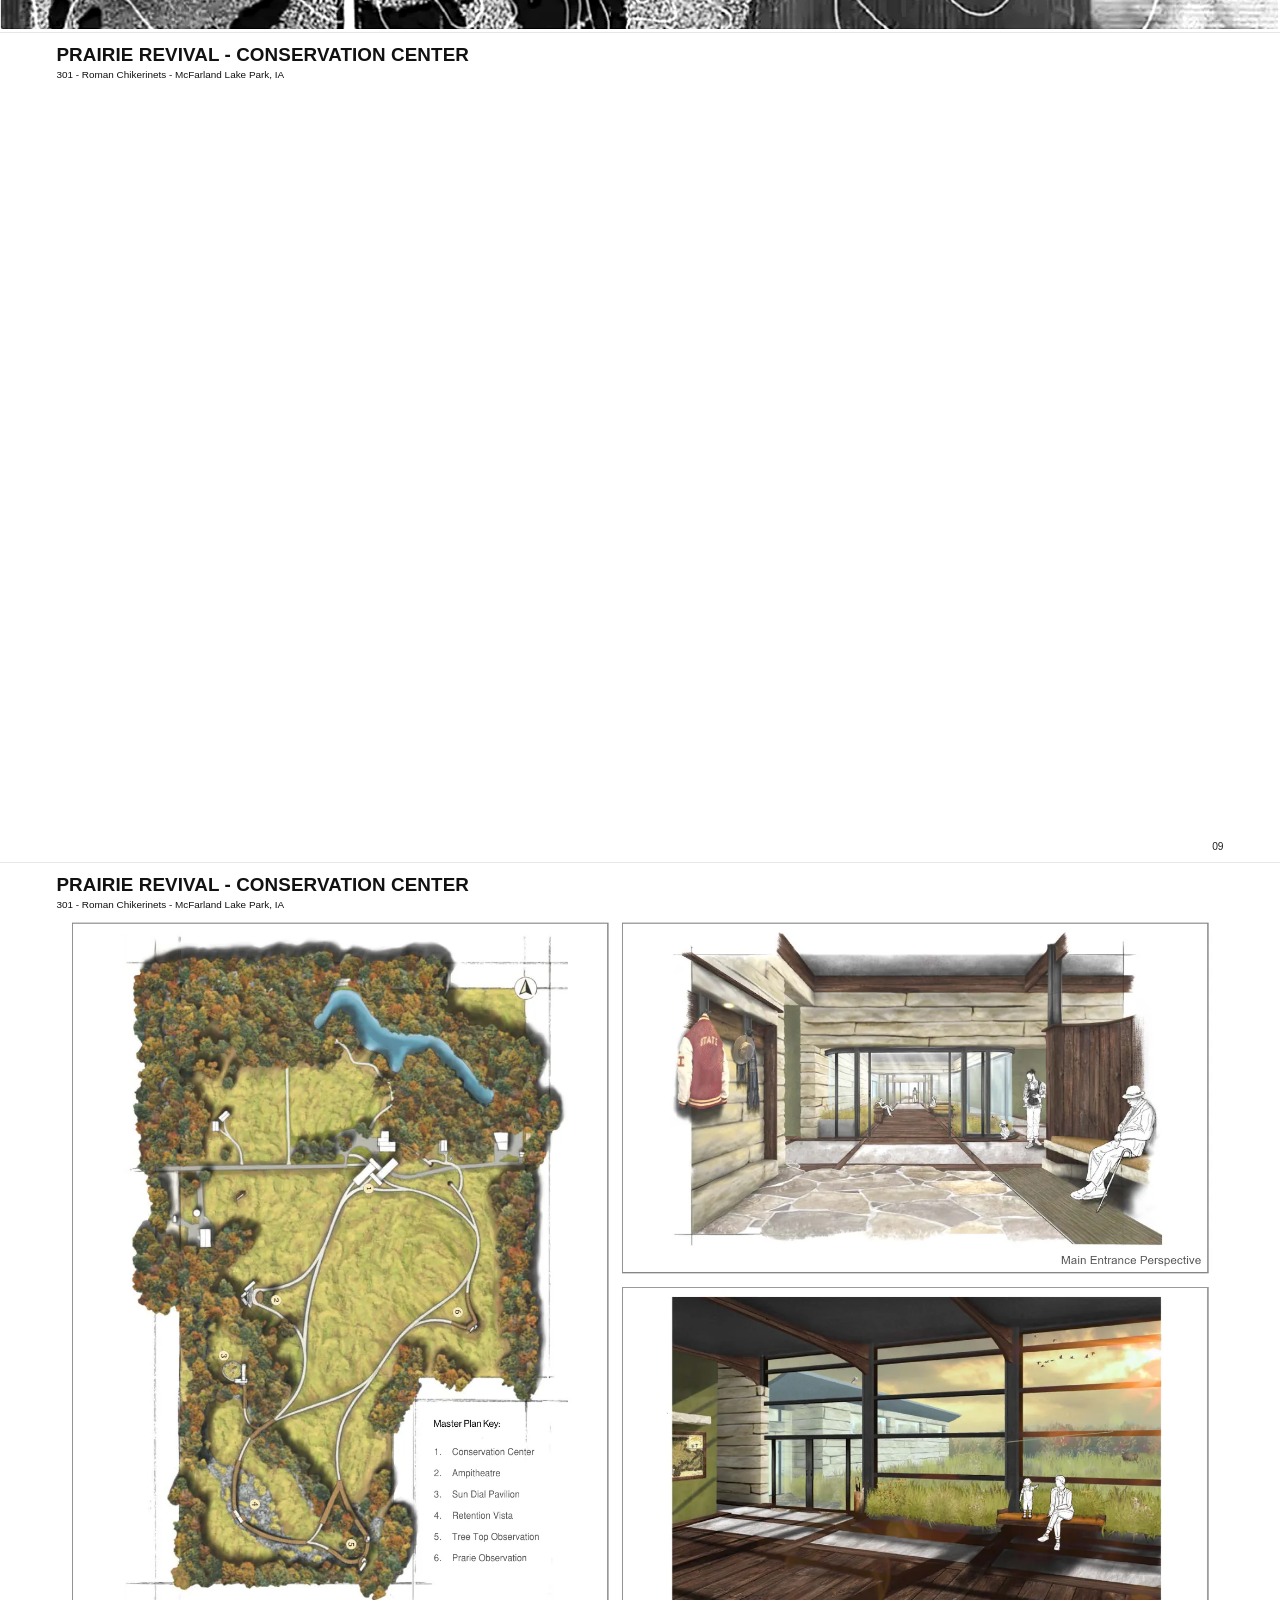
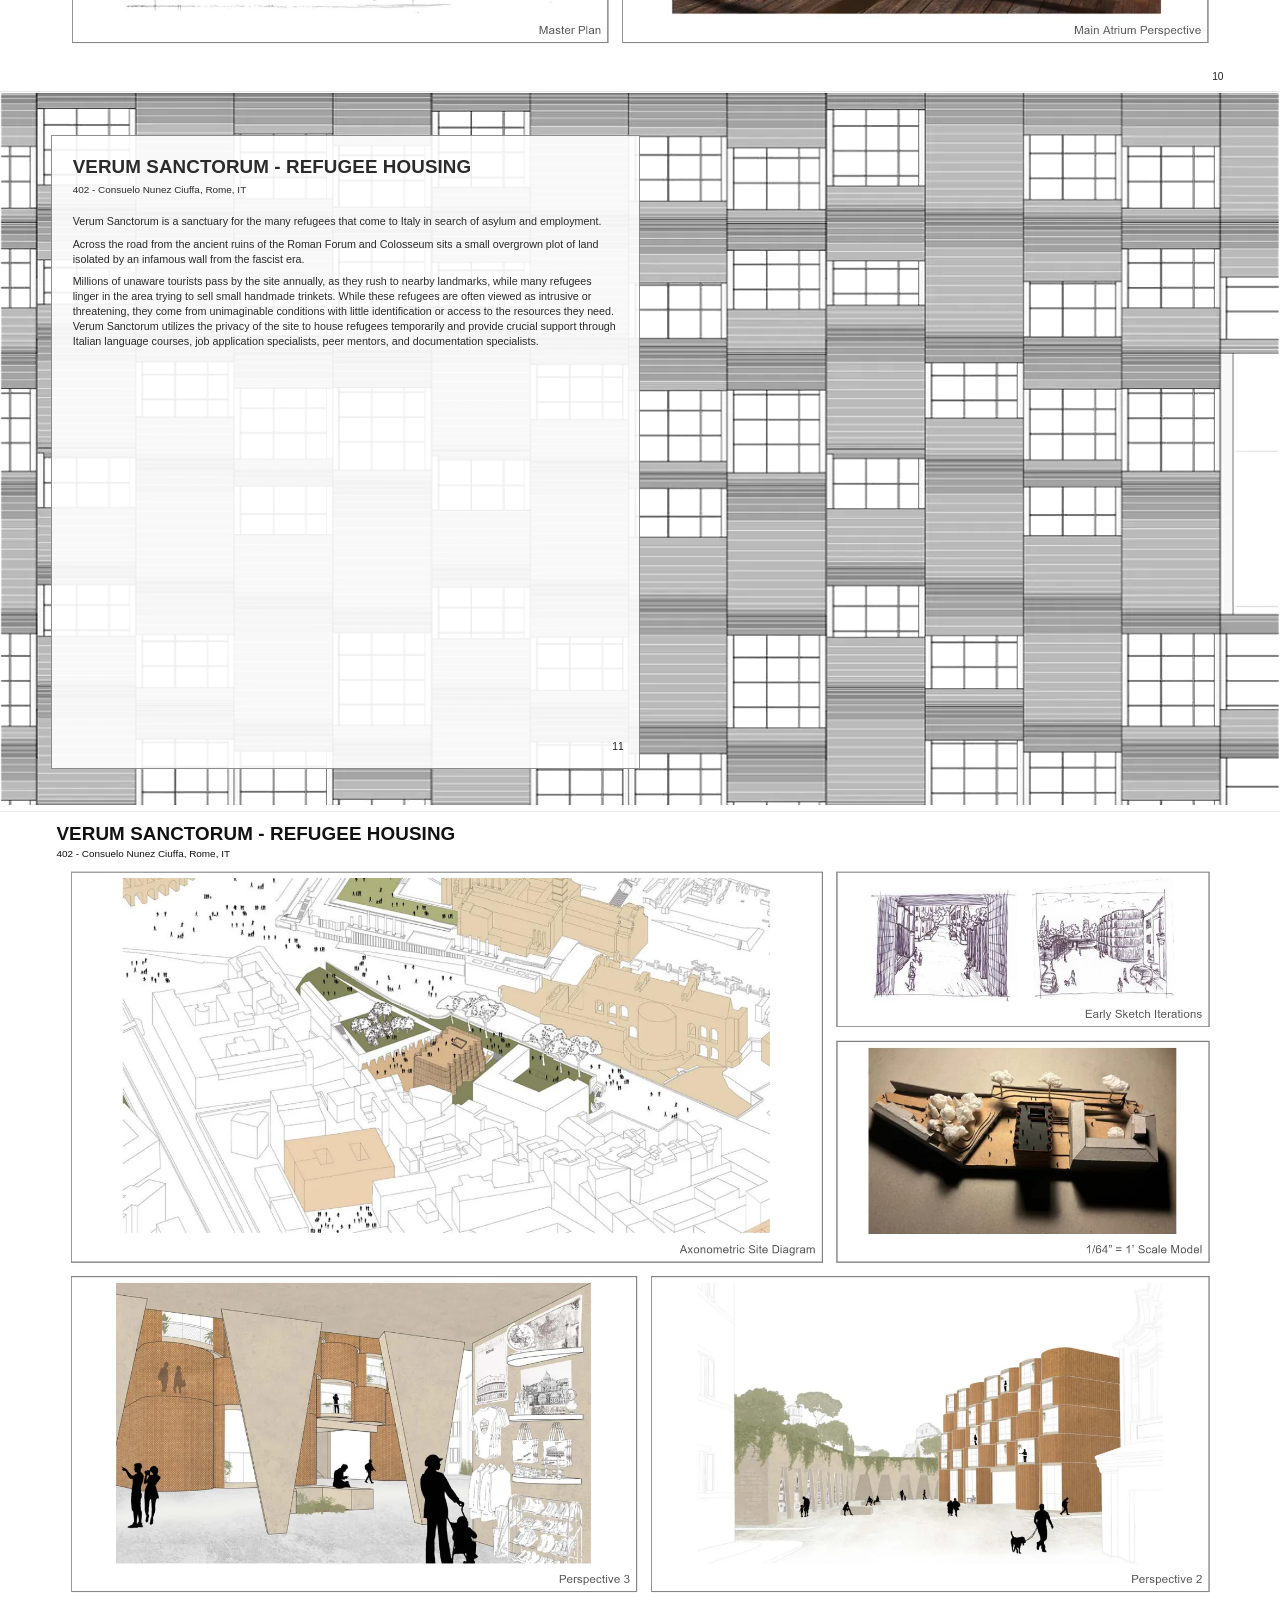
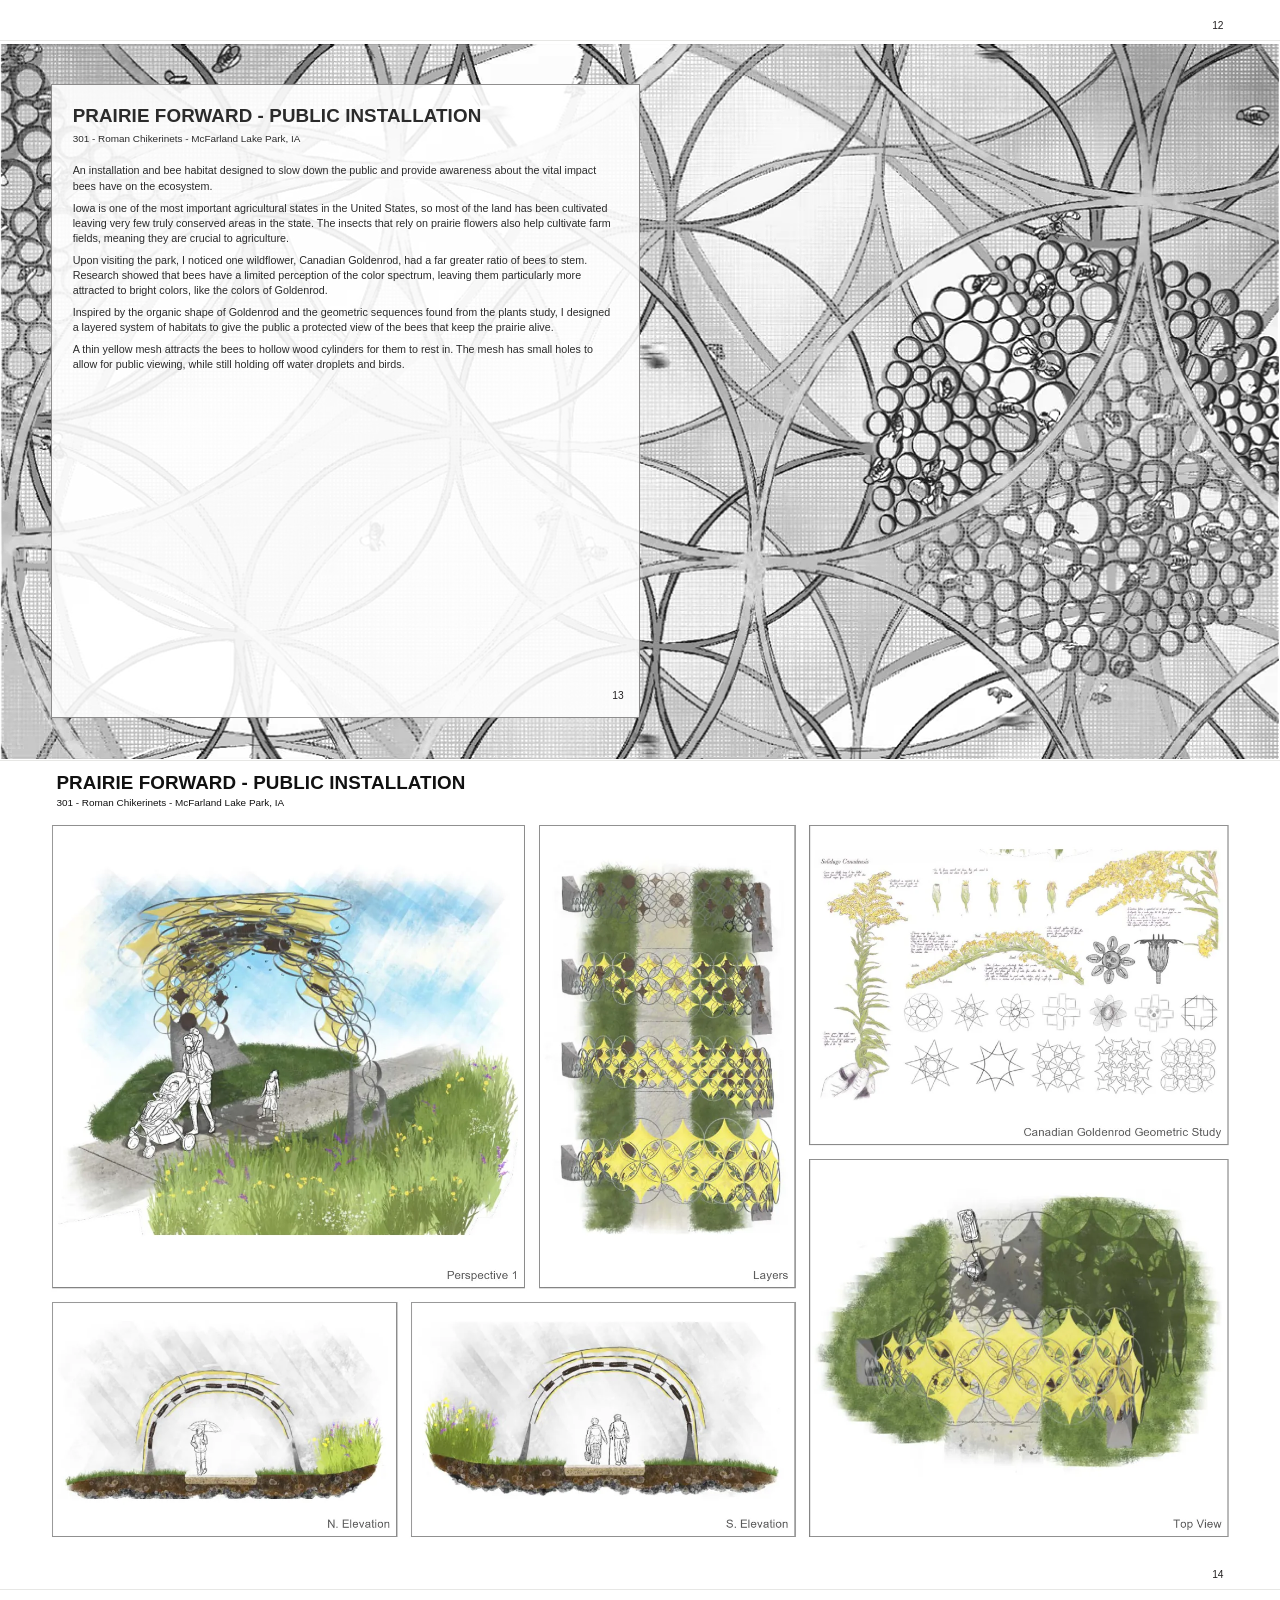
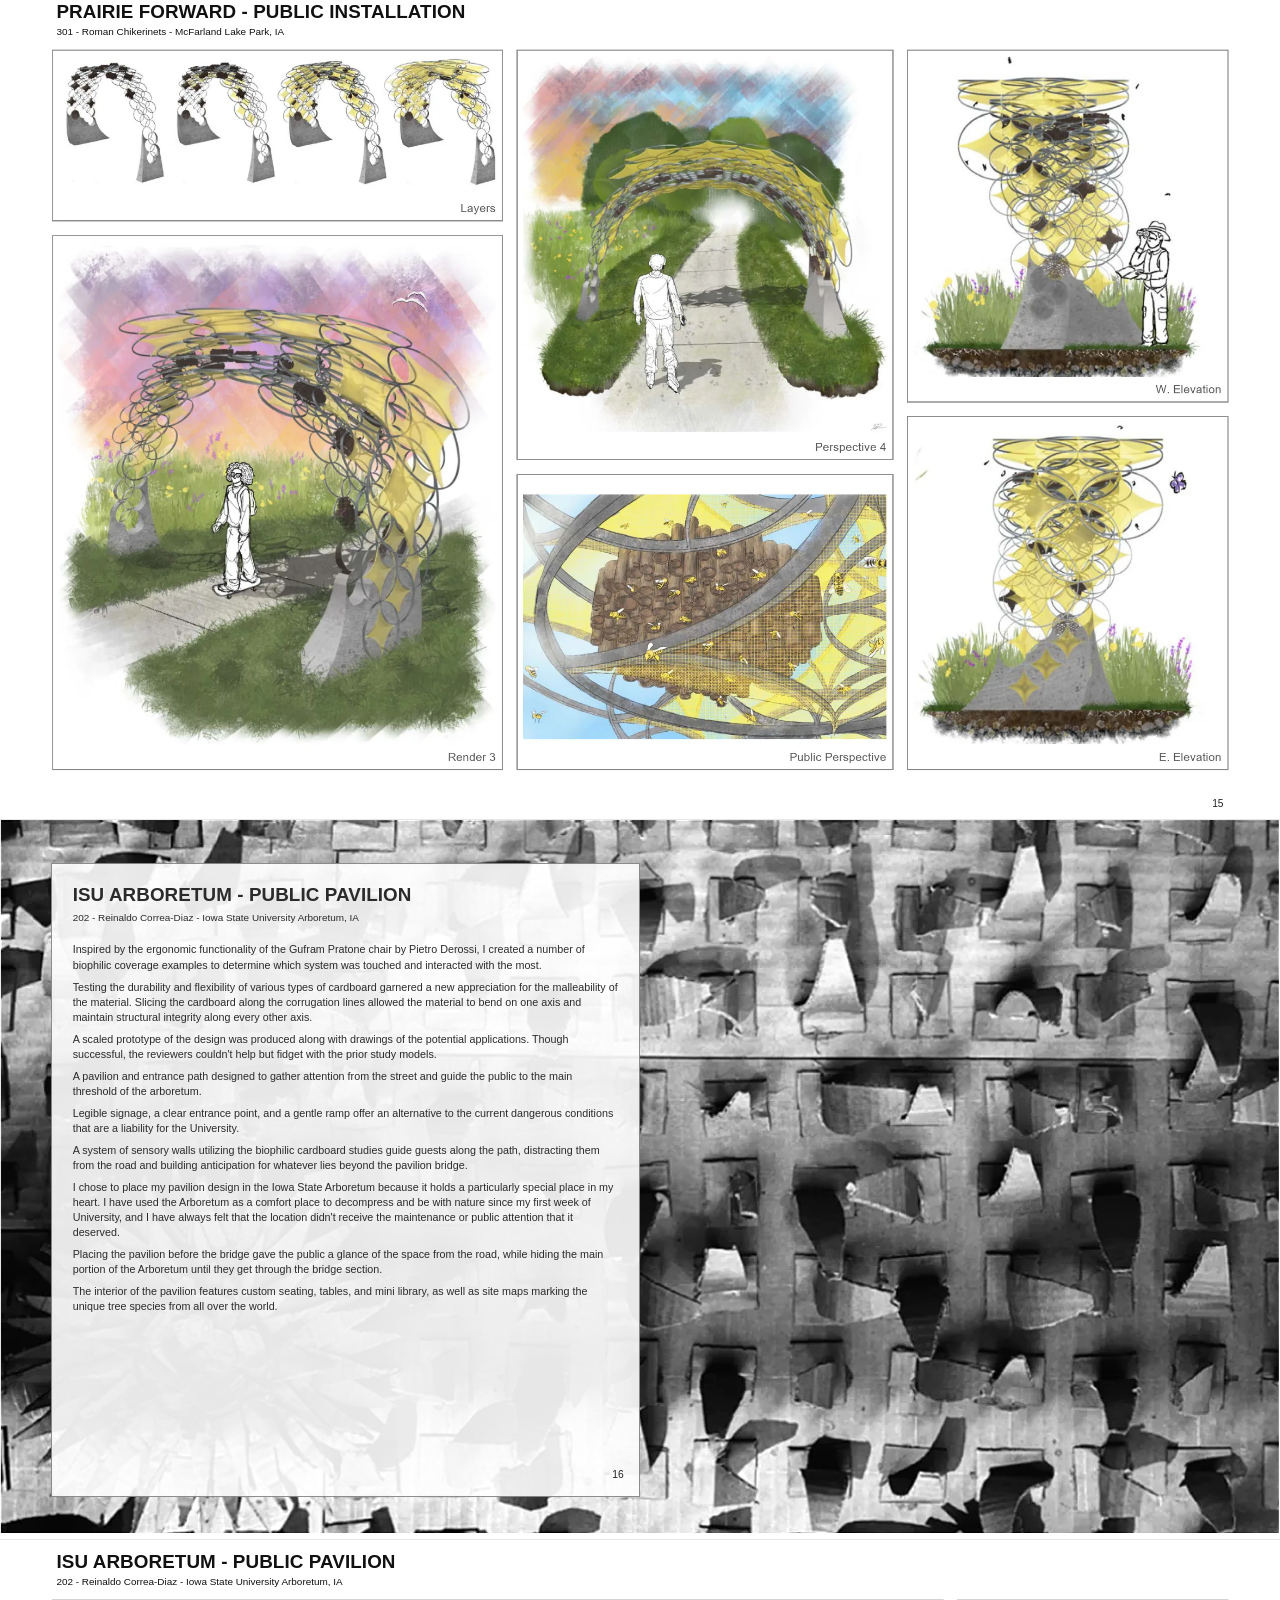
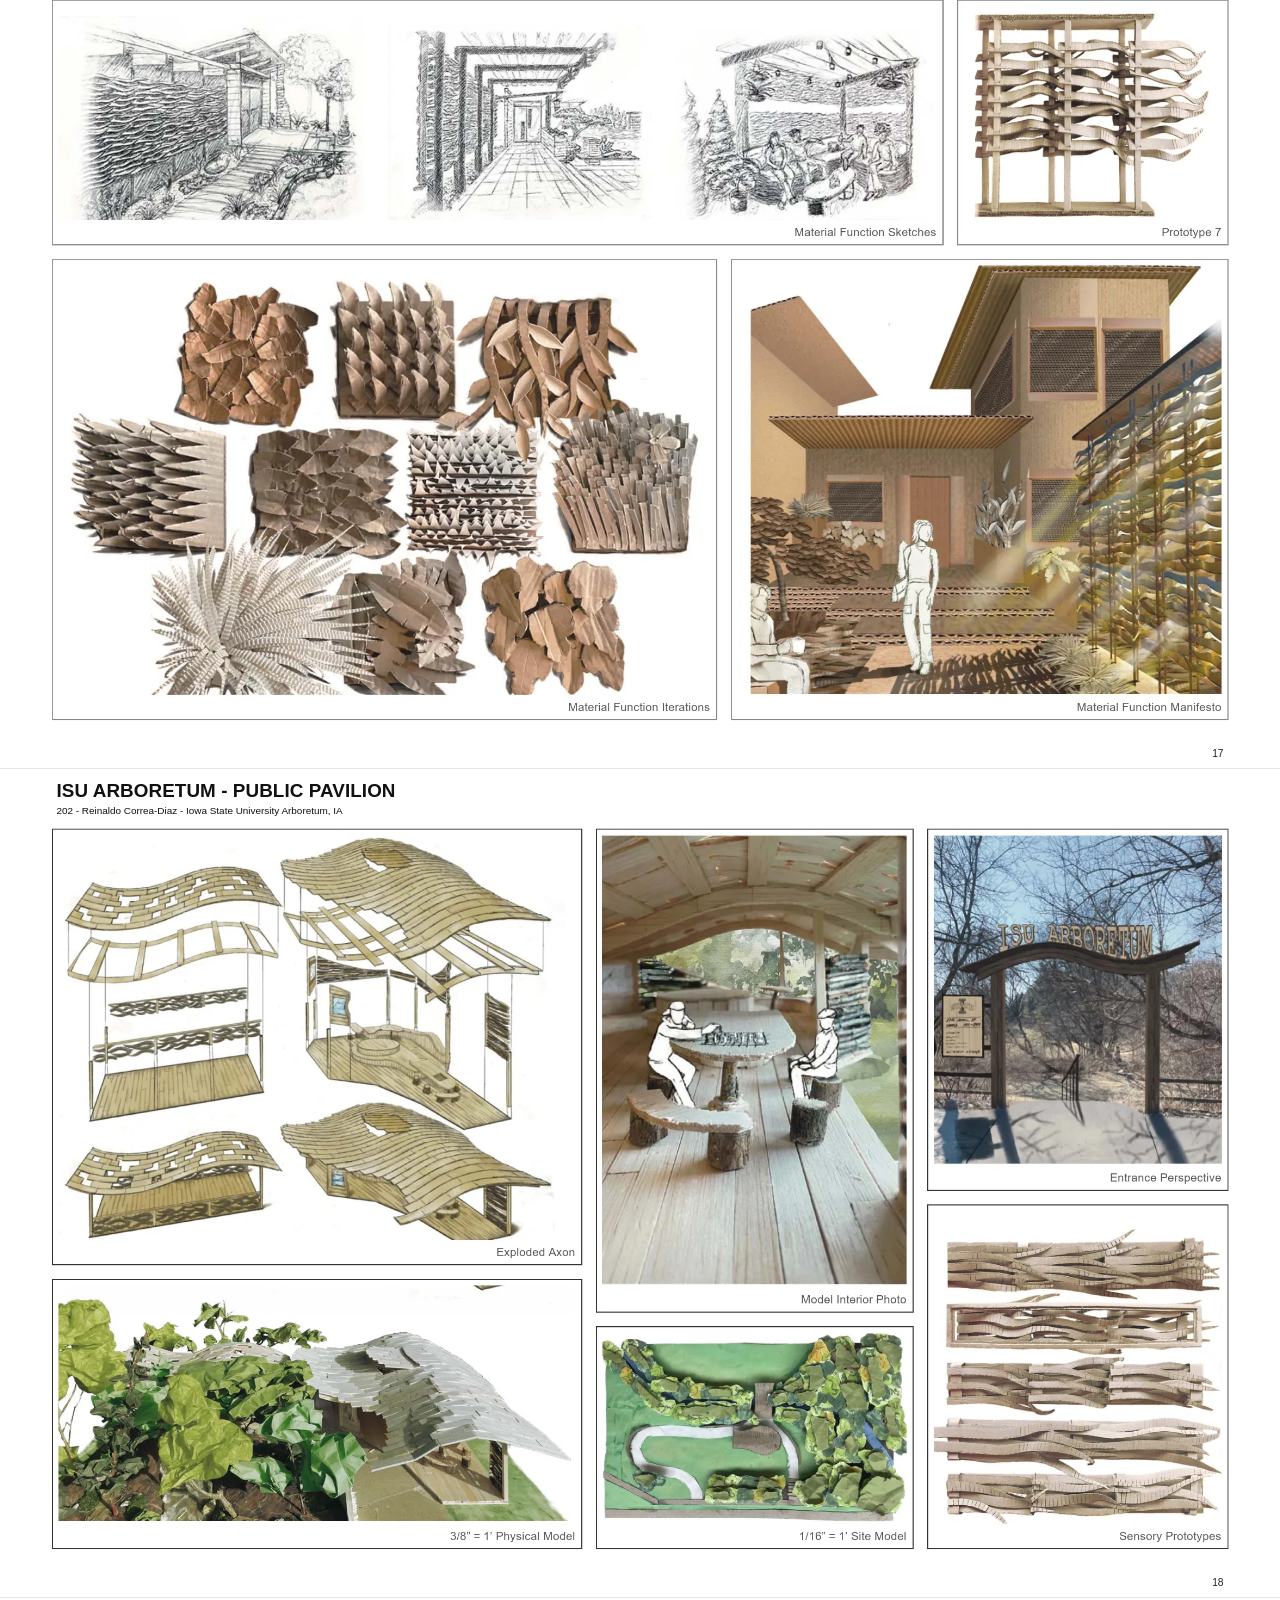
==== commit 7b7c95ec: "Add Die Fabel drawing and perspective galleries with updated page numbering" ====
--- a/index.html
+++ b/index.html
@@ -52,32 +52,32 @@
       <div class="toc-grid">
         <a class="toc-item" href="#common-horizons" style="--col:0;--row:0">
           <span class="toc-art"><img src="assets/toc/die-fabel-artboard14.webp" alt=""></span>
-          <span class="toc-caption"><span>Spring 2026 - Luxury Hotel</span><span>Pg. 01 - 03</span></span>
+          <span class="toc-caption"><span>Spring 2026 - Luxury Hotel</span><span>Pg. 01 - 04</span></span>
         </a>
         <a class="toc-item" href="#carnegie-library" style="--col:1;--row:0">
           <span class="toc-art"><img src="assets/toc/carnegie-library.webp" alt=""></span>
-          <span class="toc-caption"><span>Fall 2024 - Community Center</span><span>Pg. 04 - 06</span></span>
+          <span class="toc-caption"><span>Fall 2024 - Community Center</span><span>Pg. 05 - 07</span></span>
         </a>
         <a class="toc-item" href="#prairie-revival" style="--col:2;--row:0">
           <span class="toc-art"><img src="assets/toc/prairie-revival.webp" alt=""></span>
-          <span class="toc-caption"><span>Fall 2023 - Conservation Center</span><span>Pg. 07 - 09</span></span>
+          <span class="toc-caption"><span>Fall 2023 - Conservation Center</span><span>Pg. 08 - 10</span></span>
         </a>
         <a class="toc-item" href="#verum-sanctorum" style="--col:0;--row:1">
           <span class="toc-art"><img src="assets/toc/verum-sanctorum.webp" alt=""></span>
-          <span class="toc-caption"><span>Spring 2025 - Refugee Housing</span><span>Pg. 10 - 11</span></span>
+          <span class="toc-caption"><span>Spring 2025 - Refugee Housing</span><span>Pg. 11 - 12</span></span>
         </a>
         <a class="toc-item" href="#prairie-forward" style="--col:1;--row:1">
           <span class="toc-art"><img src="assets/toc/prairie-forward.webp" alt=""></span>
-          <span class="toc-caption"><span>Fall 2023 - Public Installation</span><span>Pg. 12 - 14</span></span>
+          <span class="toc-caption"><span>Fall 2023 - Public Installation</span><span>Pg. 13 - 15</span></span>
         </a>
         <a class="toc-item" href="#isu-arboretum" style="--col:2;--row:1">
           <span class="toc-art"><img src="assets/toc/isu-arboretum.webp" alt=""></span>
-          <span class="toc-caption"><span>Spring 2023 - Public Pavilion</span><span>Pg. 15 - 18</span></span>
-        </a>
-      </div>
-    </section>
-
-    <section class="page rotated-background-page" id="common-horizons" aria-label="Page 3 — Common Horizons"><div class="rotated-page-background" aria-hidden="true"><svg viewBox="0 0 4800 2700" preserveAspectRatio="xMidYMid slice"><image href="assets/toc/die-fabel-artboard14.webp" width="4800" height="2700"/></svg></div>
+          <span class="toc-caption"><span>Spring 2023 - Public Pavilion</span><span>Pg. 16 - 19</span></span>
+        </a>
+      </div>
+    </section>
+
+    <section class="page rotated-background-page" id="common-horizons" aria-label="Page 01 — Common Horizons"><div class="rotated-page-background" aria-hidden="true"><svg viewBox="0 0 4800 2700" preserveAspectRatio="xMidYMid slice"><image href="assets/toc/die-fabel-artboard14.webp" width="4800" height="2700"/></svg></div>
       <div class="page-head has-text">
         <div class="project-text">
           <div class="project-panel-heading"><h2>Die Fabel - Luxury Hotel</h2>
@@ -99,15 +99,23 @@
       </figure>
       <span class="project-page-number">02</span>
     </section>
-    <section class="page standardized-project blank-project-page" id="page-05" aria-label="Page 03 — Die Fabel — Luxury Hotel">
+    <section class="page standardized-project blank-project-page gallery-project-page" id="page-05" aria-label="Page 03 — Die Fabel — Luxury Hotel">
       <div class="page-head compact">
         <h2>Die Fabel - Luxury Hotel</h2>
         <p>502 - Rob Reinders &amp; Kotaro Nakamura - Berlin, Germany</p>
       </div>
-      <span class="project-page-number">03</span>
-    </section>
-
-    <section class="page rotated-background-page standardized-project" id="carnegie-library" aria-label="Page 6 — Carnegie Library Reuse &amp; Community Center"><div class="rotated-page-background" aria-hidden="true"><svg viewBox="1580 0 715 1448" preserveAspectRatio="xMidYMid slice"><image href="assets/pages/page-06.webp" width="2400" height="1553"/></svg></div>
+      <div class="die-fabel-gallery gallery-drawings"><figure class="graphic-frame elevation-one"><svg viewBox="0 464 4780 1506" role="img" aria-label="Die Fabel architectural elevation one." preserveAspectRatio="xMidYMid meet"><image href="assets/pages/die-fabel/artboard-01.webp" width="4800" height="2700"/></svg></figure><figure class="graphic-frame elevation-two"><svg viewBox="134 623 4666 1821" role="img" aria-label="Die Fabel architectural elevation two." preserveAspectRatio="xMidYMid meet"><image href="assets/pages/die-fabel/artboard-02.webp" width="4800" height="2700"/></svg></figure><figure class="graphic-frame elevation-three"><svg viewBox="342 271 4432 1513" role="img" aria-label="Die Fabel architectural elevation three." preserveAspectRatio="xMidYMid meet"><image href="assets/pages/die-fabel/artboard-03.webp" width="4800" height="2700"/></svg></figure><figure class="graphic-frame section-drawing"><svg viewBox="113 449 4609 1797" role="img" aria-label="Die Fabel architectural section drawing." preserveAspectRatio="xMidYMid meet"><image href="assets/pages/die-fabel/artboard-05.webp" width="4800" height="2700"/></svg></figure><figure class="graphic-frame site-plan"><svg viewBox="882 0 2598 2646" role="img" aria-label="Die Fabel architectural site plan." preserveAspectRatio="xMidYMid meet"><image href="assets/pages/die-fabel/artboard-07.webp" width="4800" height="2700"/></svg></figure></div><span class="project-page-number">03</span>
+    </section>
+
+
+    <section class="page standardized-project blank-project-page gallery-project-page" id="die-fabel-page-04" aria-label="Page 04 — Die Fabel — Luxury Hotel">
+      <div class="page-head compact">
+        <h2>Die Fabel - Luxury Hotel</h2>
+        <p>502 - Rob Reinders &amp; Kotaro Nakamura - Berlin, Germany</p>
+      </div>
+      <div class="die-fabel-gallery gallery-perspectives"><figure class="graphic-frame aerial-view"><img src="assets/pages/die-fabel/artboard-06.webp" alt="Die Fabel architectural aerial view." loading="lazy"></figure><figure class="graphic-frame arrival-view"><img src="assets/pages/die-fabel/artboard-09.webp" alt="Die Fabel architectural arrival view." loading="lazy"></figure><figure class="graphic-frame street-view"><img src="assets/pages/die-fabel/artboard-11.webp" alt="Die Fabel architectural street view." loading="lazy"></figure><figure class="graphic-frame corner-view"><img src="assets/pages/die-fabel/artboard-10.webp" alt="Die Fabel architectural corner view." loading="lazy"></figure></div><span class="project-page-number">04</span>
+    </section>
+    <section class="page rotated-background-page standardized-project" id="carnegie-library" aria-label="Page 05 — Carnegie Library Reuse &amp; Community Center"><div class="rotated-page-background" aria-hidden="true"><svg viewBox="1580 0 715 1448" preserveAspectRatio="xMidYMid slice"><image href="assets/pages/page-06.webp" width="2400" height="1553"/></svg></div>
       <div class="page-head has-text">
         <div class="project-text">
           <div class="project-panel-heading"><h2>CARNEGIE LIBRARY REUSE &amp; COMMUNITY CENTER</h2>
@@ -121,22 +129,22 @@
           <p>The renovation of the Marshalltown Carnegie Library into an artist residency and community center aimed to revitalize and inspire the public through collaboration and access to a variety of creative spaces.</p>
           <p>With the intention of preserving the frame of the original Carnegie Library, the 30,000 sqft addition had to complement the original Neoclassical style without copying it. The design uses a similar language of hierarchy, rhythm, and symmetry, but intervenes through modern material usage, irregular geometry, and current accessibility requirements.</p>
           <p>Extending the original curve of the library to show the existing brick facade creates a welcoming intellectual environment for creatives. The remaining space becomes a multipurpose courtyard for community gathering.</p>
-        <span class="project-panel-page-number">04</span></div>
+        <span class="project-panel-page-number">05</span></div>
       </div>
       <div class="sheet">
         <img src="assets/pages/page-06.webp" width="2400" height="1553" loading="lazy" alt="Carnegie Library Reuse &amp; Community Center — Fall 2024, in collaboration with Eric Cool.">
       </div>
     </section>
-    <section class="page standardized-project" id="page-07" aria-label="Page 7 — Carnegie Library Reuse &amp; Community Center">
+    <section class="page standardized-project" id="page-07" aria-label="Page 06 — Carnegie Library Reuse &amp; Community Center">
       <div class="page-head standardized-art-heading"><h2>CARNEGIE LIBRARY REUSE &amp; COMMUNITY CENTER</h2><p>401 - Shelby Doyle - Marshalltown, IA</p></div>
       <div class="sheet"><img src="assets/pages/page-07.webp" width="2400" height="1553" loading="lazy" alt="Carnegie Library Reuse &amp; Community Center — drawings and renderings."><svg class="frame-opacity-overlay" viewBox="0 0 2400 1553" aria-hidden="true" focusable="false" xmlns="http://www.w3.org/2000/svg"><g fill="white" fill-opacity="0.5"><rect x="181" y="138" width="1026" height="2"/><rect x="181" y="1064" width="1026" height="2"/><rect x="181" y="140" width="2" height="924"/><rect x="1205" y="140" width="2" height="924"/><rect x="181" y="1091" width="1026" height="2"/><rect x="181" y="1461" width="1026" height="2"/><rect x="181" y="1093" width="2" height="368"/><rect x="1205" y="1093" width="2" height="368"/><rect x="1232" y="138" width="988" height="2"/><rect x="1232" y="718" width="988" height="2"/><rect x="1232" y="140" width="2" height="578"/><rect x="2218" y="140" width="2" height="578"/><rect x="1232" y="745" width="988" height="2"/><rect x="1232" y="1461" width="988" height="2"/><rect x="1232" y="747" width="2" height="714"/><rect x="2218" y="747" width="2" height="714"/></g></svg><svg class="expanded-framed-art" viewBox="0 0 2400 1553" aria-hidden="true" focusable="false" xmlns="http://www.w3.org/2000/svg"><rect x="96" y="110" width="2209" height="1354" fill="white"/><svg x="97.37" y="111.5" width="2206.26" height="1351.5" viewBox="119 138 2163 1325" preserveAspectRatio="xMidYMid meet"><image href="assets/pages/page-07.webp" width="2400" height="1553"/><g fill="white" fill-opacity="0.5"><rect x="181" y="138" width="1026" height="2"/><rect x="181" y="1064" width="1026" height="2"/><rect x="181" y="140" width="2" height="924"/><rect x="1205" y="140" width="2" height="924"/><rect x="181" y="1091" width="1026" height="2"/><rect x="181" y="1461" width="1026" height="2"/><rect x="181" y="1093" width="2" height="368"/><rect x="1205" y="1093" width="2" height="368"/><rect x="1232" y="138" width="988" height="2"/><rect x="1232" y="718" width="988" height="2"/><rect x="1232" y="140" width="2" height="578"/><rect x="2218" y="140" width="2" height="578"/><rect x="1232" y="745" width="988" height="2"/><rect x="1232" y="1461" width="988" height="2"/><rect x="1232" y="747" width="2" height="714"/><rect x="2218" y="747" width="2" height="714"/></g></svg></svg></div>
-    </section>
-    <section class="page standardized-project" id="page-08" aria-label="Page 8 — Carnegie Library Reuse &amp; Community Center">
+    <span class="renumbered-page-number">06</span></section>
+    <section class="page standardized-project" id="page-08" aria-label="Page 07 — Carnegie Library Reuse &amp; Community Center">
       <div class="page-head standardized-art-heading"><h2>CARNEGIE LIBRARY REUSE &amp; COMMUNITY CENTER</h2><p>401 - Shelby Doyle - Marshalltown, IA</p></div>
       <div class="sheet"><img src="assets/pages/page-08.webp" width="2400" height="1553" loading="lazy" alt="Carnegie Library Reuse &amp; Community Center — drawings and renderings."><svg class="frame-opacity-overlay" viewBox="0 0 2400 1553" aria-hidden="true" focusable="false" xmlns="http://www.w3.org/2000/svg"><g fill="white" fill-opacity="0.5"><rect x="123" y="138" width="1059" height="2"/><rect x="123" y="743" width="1059" height="2"/><rect x="123" y="140" width="2" height="603"/><rect x="1180" y="140" width="2" height="603"/><rect x="1207" y="138" width="472" height="2"/><rect x="1207" y="743" width="472" height="2"/><rect x="1207" y="140" width="2" height="603"/><rect x="1677" y="140" width="2" height="603"/><rect x="1704" y="138" width="574" height="2"/><rect x="1704" y="743" width="574" height="2"/><rect x="1704" y="140" width="2" height="603"/><rect x="2276" y="140" width="2" height="603"/><rect x="123" y="770" width="648" height="2"/><rect x="123" y="1461" width="648" height="2"/><rect x="123" y="772" width="2" height="689"/><rect x="769" y="772" width="2" height="689"/><rect x="796" y="770" width="711" height="2"/><rect x="796" y="1461" width="711" height="2"/><rect x="796" y="772" width="2" height="689"/><rect x="1505" y="772" width="2" height="689"/><rect x="1532" y="770" width="746" height="2"/><rect x="1532" y="1461" width="746" height="2"/><rect x="1532" y="772" width="2" height="689"/><rect x="2276" y="772" width="2" height="689"/></g></svg><svg class="expanded-framed-art" viewBox="0 0 2400 1553" aria-hidden="true" focusable="false" xmlns="http://www.w3.org/2000/svg"><rect x="96" y="110" width="2209" height="1354" fill="white"/><svg x="97.37" y="111.5" width="2206.26" height="1351.5" viewBox="119 138 2163 1325" preserveAspectRatio="xMidYMid meet"><image href="assets/pages/page-08.webp" width="2400" height="1553"/><g fill="white" fill-opacity="0.5"><rect x="123" y="138" width="1059" height="2"/><rect x="123" y="743" width="1059" height="2"/><rect x="123" y="140" width="2" height="603"/><rect x="1180" y="140" width="2" height="603"/><rect x="1207" y="138" width="472" height="2"/><rect x="1207" y="743" width="472" height="2"/><rect x="1207" y="140" width="2" height="603"/><rect x="1677" y="140" width="2" height="603"/><rect x="1704" y="138" width="574" height="2"/><rect x="1704" y="743" width="574" height="2"/><rect x="1704" y="140" width="2" height="603"/><rect x="2276" y="140" width="2" height="603"/><rect x="123" y="770" width="648" height="2"/><rect x="123" y="1461" width="648" height="2"/><rect x="123" y="772" width="2" height="689"/><rect x="769" y="772" width="2" height="689"/><rect x="796" y="770" width="711" height="2"/><rect x="796" y="1461" width="711" height="2"/><rect x="796" y="772" width="2" height="689"/><rect x="1505" y="772" width="2" height="689"/><rect x="1532" y="770" width="746" height="2"/><rect x="1532" y="1461" width="746" height="2"/><rect x="1532" y="772" width="2" height="689"/><rect x="2276" y="772" width="2" height="689"/></g></svg></svg></div>
-    </section>
-
-    <section class="page rotated-background-page standardized-project" id="prairie-revival" aria-label="Page 9 — Prairie Revival"><div class="rotated-page-background" aria-hidden="true"><svg viewBox="1580 0 715 1448" preserveAspectRatio="xMidYMid slice"><image href="assets/pages/page-09.webp" width="2400" height="1553"/></svg></div>
+    <span class="renumbered-page-number">07</span></section>
+
+    <section class="page rotated-background-page standardized-project" id="prairie-revival" aria-label="Page 08 — Prairie Revival"><div class="rotated-page-background" aria-hidden="true"><svg viewBox="1580 0 715 1448" preserveAspectRatio="xMidYMid slice"><image href="assets/pages/page-09.webp" width="2400" height="1553"/></svg></div>
       <div class="page-head has-text">
         <div class="project-text">
           <div class="project-panel-heading"><h2>PRAIRIE REVIVAL - CONSERVATION CENTER</h2>
@@ -149,22 +157,22 @@
           <p>The main atrium was designed to immerse the guests into the prairie and cast sunlight throughout the day.</p>
           <p>By planting a shallow bed of lowlight prairie species inside, I created an infinity pool effect that blends the main atrium seamlessly into the surrounding prairie. One-way mirror glass allows for optimal viewing from the inside while not obstructing the landscape from an exterior perspective.</p>
           <p>This multi-purpose atrium space was designed to isolate and absorb sound, allowing meetings, tours, parties and other social gatherings to enjoy the scenery.</p>
-        <span class="project-panel-page-number">07</span></div>
+        <span class="project-panel-page-number">08</span></div>
       </div>
       <div class="sheet">
         <img src="assets/pages/page-09.webp" width="2400" height="1553" loading="lazy" alt="Prairie Revival — Fall 2023, in collaboration with Ryan Ruppel &amp; Ella Carlock.">
       </div>
     </section>
-    <section class="page standardized-project" id="page-10" aria-label="Page 10 — Prairie Revival">
+    <section class="page standardized-project" id="page-10" aria-label="Page 09 — Prairie Revival">
       <div class="page-head standardized-art-heading"><h2>PRAIRIE REVIVAL - CONSERVATION CENTER</h2><p>301 - Roman Chikerinets - McFarland Lake Park, IA</p></div>
       <div class="sheet"><img src="assets/pages/page-10.webp" width="2400" height="1553" loading="lazy" alt="Prairie Revival — site plan and seasonal retention vista perspective."></div>
-    </section>
-    <section class="page standardized-project" id="page-11" aria-label="Page 11 — Prairie Revival">
+    <span class="renumbered-page-number">09</span></section>
+    <section class="page standardized-project" id="page-11" aria-label="Page 10 — Prairie Revival">
       <div class="page-head standardized-art-heading"><h2>PRAIRIE REVIVAL - CONSERVATION CENTER</h2><p>301 - Roman Chikerinets - McFarland Lake Park, IA</p></div>
       <div class="sheet"><img src="assets/pages/page-11.webp" width="2400" height="1553" loading="lazy" alt="Prairie Revival — drawings and renderings."><svg class="frame-opacity-overlay" viewBox="0 0 2400 1553" aria-hidden="true" focusable="false" xmlns="http://www.w3.org/2000/svg"><g fill="white" fill-opacity="0.5"><rect x="156" y="138" width="986" height="2"/><rect x="156" y="1461" width="986" height="2"/><rect x="156" y="140" width="2" height="1321"/><rect x="1140" y="140" width="2" height="1321"/><rect x="1167" y="138" width="1078" height="2"/><rect x="1167" y="781" width="1078" height="2"/><rect x="1167" y="140" width="2" height="641"/><rect x="2243" y="140" width="2" height="641"/><rect x="1167" y="808" width="1078" height="2"/><rect x="1167" y="1461" width="1078" height="2"/><rect x="1167" y="810" width="2" height="651"/><rect x="2243" y="810" width="2" height="651"/></g></svg><svg class="expanded-framed-art" viewBox="0 0 2400 1553" aria-hidden="true" focusable="false" xmlns="http://www.w3.org/2000/svg"><rect x="96" y="110" width="2209" height="1354" fill="white"/><svg x="97.37" y="111.5" width="2206.26" height="1351.5" viewBox="119 138 2163 1325" preserveAspectRatio="xMidYMid meet"><image href="assets/pages/page-11.webp" width="2400" height="1553"/><g fill="white" fill-opacity="0.5"><rect x="156" y="138" width="986" height="2"/><rect x="156" y="1461" width="986" height="2"/><rect x="156" y="140" width="2" height="1321"/><rect x="1140" y="140" width="2" height="1321"/><rect x="1167" y="138" width="1078" height="2"/><rect x="1167" y="781" width="1078" height="2"/><rect x="1167" y="140" width="2" height="641"/><rect x="2243" y="140" width="2" height="641"/><rect x="1167" y="808" width="1078" height="2"/><rect x="1167" y="1461" width="1078" height="2"/><rect x="1167" y="810" width="2" height="651"/><rect x="2243" y="810" width="2" height="651"/></g></svg></svg></div>
-    </section>
-
-    <section class="page rotated-background-page standardized-project" id="verum-sanctorum" aria-label="Page 12 — Verum Sanctorum"><div class="rotated-page-background" aria-hidden="true"><svg viewBox="1580 0 715 1448" preserveAspectRatio="xMidYMid slice"><image href="assets/pages/page-12.webp" width="2400" height="1553"/></svg></div>
+    <span class="renumbered-page-number">10</span></section>
+
+    <section class="page rotated-background-page standardized-project" id="verum-sanctorum" aria-label="Page 11 — Verum Sanctorum"><div class="rotated-page-background" aria-hidden="true"><svg viewBox="1580 0 715 1448" preserveAspectRatio="xMidYMid slice"><image href="assets/pages/page-12.webp" width="2400" height="1553"/></svg></div>
       <div class="page-head has-text">
         <div class="project-text">
           <div class="project-panel-heading"><h2>VERUM SANCTORUM - REFUGEE HOUSING</h2>
@@ -172,18 +180,18 @@
           <p>Verum Sanctorum is a sanctuary for the many refugees that come to Italy in search of asylum and employment.</p>
           <p>Across the road from the ancient ruins of the Roman Forum and Colosseum sits a small overgrown plot of land isolated by an infamous wall from the fascist era.</p>
           <p>Millions of unaware tourists pass by the site annually, as they rush to nearby landmarks, while many refugees linger in the area trying to sell small handmade trinkets. While these refugees are often viewed as intrusive or threatening, they come from unimaginable conditions with little identification or access to the resources they need. Verum Sanctorum utilizes the privacy of the site to house refugees temporarily and provide crucial support through Italian language courses, job application specialists, peer mentors, and documentation specialists.</p>
-        <span class="project-panel-page-number">10</span></div>
+        <span class="project-panel-page-number">11</span></div>
       </div>
       <div class="sheet">
         <img src="assets/pages/page-12.webp" width="2400" height="1553" loading="lazy" alt="Verum Sanctorum — Spring 2025, in collaboration with Maggie Wolfe &amp; Gillian Gilinokis.">
       </div>
     </section>
-    <section class="page standardized-project" id="page-13" aria-label="Page 13 — Verum Sanctorum">
+    <section class="page standardized-project" id="page-13" aria-label="Page 12 — Verum Sanctorum">
       <div class="page-head standardized-art-heading"><h2>VERUM SANCTORUM - REFUGEE HOUSING</h2><p>402 - Consuelo Nunez Ciuffa, Rome, IT</p></div>
       <div class="sheet"><img src="assets/pages/page-13.webp" width="2400" height="1553" loading="lazy" alt="Verum Sanctorum — drawings and renderings."><svg class="frame-opacity-overlay" viewBox="0 0 2400 1553" aria-hidden="true" focusable="false" xmlns="http://www.w3.org/2000/svg"><g fill="white" fill-opacity="0.5"><rect x="154" y="138" width="1382" height="2"/><rect x="154" y="855" width="1382" height="2"/><rect x="154" y="140" width="2" height="715"/><rect x="1534" y="140" width="2" height="715"/><rect x="1561" y="138" width="686" height="2"/><rect x="1561" y="422" width="686" height="2"/><rect x="1561" y="140" width="2" height="282"/><rect x="2245" y="140" width="2" height="282"/><rect x="1561" y="449" width="686" height="2"/><rect x="1561" y="855" width="686" height="2"/><rect x="1561" y="451" width="2" height="404"/><rect x="2245" y="451" width="2" height="404"/><rect x="154" y="882" width="1041" height="2"/><rect x="154" y="1461" width="1041" height="2"/><rect x="154" y="884" width="2" height="577"/><rect x="1193" y="884" width="2" height="577"/><rect x="1220" y="882" width="1027" height="2"/><rect x="1220" y="1461" width="1027" height="2"/><rect x="1220" y="884" width="2" height="577"/><rect x="2245" y="884" width="2" height="577"/></g></svg><svg class="expanded-framed-art" viewBox="0 0 2400 1553" aria-hidden="true" focusable="false" xmlns="http://www.w3.org/2000/svg"><rect x="96" y="110" width="2209" height="1354" fill="white"/><svg x="97.37" y="111.5" width="2206.26" height="1351.5" viewBox="119 138 2163 1325" preserveAspectRatio="xMidYMid meet"><image href="assets/pages/page-13.webp" width="2400" height="1553"/><g fill="white" fill-opacity="0.5"><rect x="154" y="138" width="1382" height="2"/><rect x="154" y="855" width="1382" height="2"/><rect x="154" y="140" width="2" height="715"/><rect x="1534" y="140" width="2" height="715"/><rect x="1561" y="138" width="686" height="2"/><rect x="1561" y="422" width="686" height="2"/><rect x="1561" y="140" width="2" height="282"/><rect x="2245" y="140" width="2" height="282"/><rect x="1561" y="449" width="686" height="2"/><rect x="1561" y="855" width="686" height="2"/><rect x="1561" y="451" width="2" height="404"/><rect x="2245" y="451" width="2" height="404"/><rect x="154" y="882" width="1041" height="2"/><rect x="154" y="1461" width="1041" height="2"/><rect x="154" y="884" width="2" height="577"/><rect x="1193" y="884" width="2" height="577"/><rect x="1220" y="882" width="1027" height="2"/><rect x="1220" y="1461" width="1027" height="2"/><rect x="1220" y="884" width="2" height="577"/><rect x="2245" y="884" width="2" height="577"/></g></svg></svg></div>
-    </section>
-
-    <section class="page rotated-background-page standardized-project" id="prairie-forward" aria-label="Page 14 — Prairie Forward"><div class="rotated-page-background" aria-hidden="true"><svg viewBox="1580 0 715 1448" preserveAspectRatio="xMidYMid slice"><image href="assets/pages/page-14.webp" width="2400" height="1553"/></svg></div>
+    <span class="renumbered-page-number">12</span></section>
+
+    <section class="page rotated-background-page standardized-project" id="prairie-forward" aria-label="Page 13 — Prairie Forward"><div class="rotated-page-background" aria-hidden="true"><svg viewBox="1580 0 715 1448" preserveAspectRatio="xMidYMid slice"><image href="assets/pages/page-14.webp" width="2400" height="1553"/></svg></div>
       <div class="page-head has-text">
         <div class="project-text">
           <div class="project-panel-heading"><h2>PRAIRIE FORWARD - PUBLIC INSTALLATION</h2>
@@ -193,22 +201,22 @@
           <p>Upon visiting the park, I noticed one wildflower, Canadian Goldenrod, had a far greater ratio of bees to stem. Research showed that bees have a limited perception of the color spectrum, leaving them particularly more attracted to bright colors, like the colors of Goldenrod.</p>
           <p>Inspired by the organic shape of Goldenrod and the geometric sequences found from the plants study, I designed a layered system of habitats to give the public a protected view of the bees that keep the prairie alive.</p>
           <p>A thin yellow mesh attracts the bees to hollow wood cylinders for them to rest in. The mesh has small holes to allow for public viewing, while still holding off water droplets and birds.</p>
-        <span class="project-panel-page-number">12</span></div>
+        <span class="project-panel-page-number">13</span></div>
       </div>
       <div class="sheet">
         <img src="assets/pages/page-14.webp" width="2400" height="1553" loading="lazy" alt="Prairie Forward — Fall 2023, individual project.">
       </div>
     </section>
-    <section class="page standardized-project" id="page-15" aria-label="Page 15 — Prairie Forward">
+    <section class="page standardized-project" id="page-15" aria-label="Page 14 — Prairie Forward">
       <div class="page-head standardized-art-heading"><h2>PRAIRIE FORWARD - PUBLIC INSTALLATION</h2><p>301 - Roman Chikerinets - McFarland Lake Park, IA</p></div>
       <div class="sheet"><img src="assets/pages/page-15.webp" width="2400" height="1553" loading="lazy" alt="Prairie Forward — drawings and renderings."><svg class="frame-opacity-overlay" viewBox="0 0 2400 1553" aria-hidden="true" focusable="false" xmlns="http://www.w3.org/2000/svg"><g fill="white" fill-opacity="0.5"><rect x="119" y="146" width="870" height="2"/><rect x="119" y="996" width="870" height="2"/><rect x="119" y="148" width="2" height="848"/><rect x="987" y="148" width="2" height="848"/><rect x="1014" y="146" width="472" height="2"/><rect x="1014" y="996" width="472" height="2"/><rect x="1014" y="148" width="2" height="848"/><rect x="1484" y="148" width="2" height="848"/><rect x="1511" y="146" width="771" height="2"/><rect x="1511" y="733" width="771" height="2"/><rect x="1511" y="148" width="2" height="585"/><rect x="2280" y="148" width="2" height="585"/><rect x="1511" y="760" width="771" height="2"/><rect x="1511" y="1453" width="771" height="2"/><rect x="1511" y="762" width="2" height="691"/><rect x="2280" y="762" width="2" height="691"/><rect x="119" y="1023" width="635" height="2"/><rect x="119" y="1453" width="635" height="2"/><rect x="119" y="1025" width="2" height="428"/><rect x="752" y="1025" width="2" height="428"/><rect x="779" y="1023" width="707" height="2"/><rect x="779" y="1453" width="707" height="2"/><rect x="779" y="1025" width="2" height="428"/><rect x="1484" y="1025" width="2" height="428"/></g></svg><svg class="expanded-framed-art" viewBox="0 0 2400 1553" aria-hidden="true" focusable="false" xmlns="http://www.w3.org/2000/svg"><rect x="96" y="110" width="2209" height="1354" fill="white"/><svg x="97.37" y="111.5" width="2206.26" height="1351.5" viewBox="119 138 2163 1325" preserveAspectRatio="xMidYMid meet"><image href="assets/pages/page-15.webp" width="2400" height="1553"/><g fill="white" fill-opacity="0.5"><rect x="119" y="146" width="870" height="2"/><rect x="119" y="996" width="870" height="2"/><rect x="119" y="148" width="2" height="848"/><rect x="987" y="148" width="2" height="848"/><rect x="1014" y="146" width="472" height="2"/><rect x="1014" y="996" width="472" height="2"/><rect x="1014" y="148" width="2" height="848"/><rect x="1484" y="148" width="2" height="848"/><rect x="1511" y="146" width="771" height="2"/><rect x="1511" y="733" width="771" height="2"/><rect x="1511" y="148" width="2" height="585"/><rect x="2280" y="148" width="2" height="585"/><rect x="1511" y="760" width="771" height="2"/><rect x="1511" y="1453" width="771" height="2"/><rect x="1511" y="762" width="2" height="691"/><rect x="2280" y="762" width="2" height="691"/><rect x="119" y="1023" width="635" height="2"/><rect x="119" y="1453" width="635" height="2"/><rect x="119" y="1025" width="2" height="428"/><rect x="752" y="1025" width="2" height="428"/><rect x="779" y="1023" width="707" height="2"/><rect x="779" y="1453" width="707" height="2"/><rect x="779" y="1025" width="2" height="428"/><rect x="1484" y="1025" width="2" height="428"/></g></svg></svg></div>
-    </section>
-    <section class="page standardized-project" id="page-16" aria-label="Page 16 — Prairie Forward">
+    <span class="renumbered-page-number">14</span></section>
+    <section class="page standardized-project" id="page-16" aria-label="Page 15 — Prairie Forward">
       <div class="page-head standardized-art-heading"><h2>PRAIRIE FORWARD - PUBLIC INSTALLATION</h2><p>301 - Roman Chikerinets - McFarland Lake Park, IA</p></div>
       <div class="sheet"><img src="assets/pages/page-16.webp" width="2400" height="1553" loading="lazy" alt="Prairie Forward — east and west elevations and public perspective."><svg class="frame-opacity-overlay" viewBox="0 0 2400 1553" aria-hidden="true" focusable="false" xmlns="http://www.w3.org/2000/svg"><g fill="white" fill-opacity="0.5"><rect x="119" y="138" width="829" height="2"/><rect x="119" y="452" width="829" height="2"/><rect x="119" y="140" width="2" height="312"/><rect x="946" y="140" width="2" height="312"/><rect x="119" y="479" width="829" height="2"/><rect x="119" y="1461" width="829" height="2"/><rect x="119" y="481" width="2" height="980"/><rect x="946" y="481" width="2" height="980"/><rect x="973" y="138" width="693" height="2"/><rect x="973" y="891" width="693" height="2"/><rect x="973" y="140" width="2" height="751"/><rect x="1664" y="140" width="2" height="751"/><rect x="973" y="918" width="693" height="2"/><rect x="973" y="1461" width="693" height="2"/><rect x="973" y="920" width="2" height="541"/><rect x="1664" y="920" width="2" height="541"/><rect x="1691" y="138" width="591" height="2"/><rect x="1691" y="785" width="591" height="2"/><rect x="1691" y="140" width="2" height="645"/><rect x="2280" y="140" width="2" height="645"/><rect x="1691" y="812" width="591" height="2"/><rect x="1691" y="1461" width="591" height="2"/><rect x="1691" y="814" width="2" height="647"/><rect x="2280" y="814" width="2" height="647"/></g></svg><svg class="expanded-framed-art" viewBox="0 0 2400 1553" aria-hidden="true" focusable="false" xmlns="http://www.w3.org/2000/svg"><rect x="96" y="110" width="2209" height="1354" fill="white"/><svg x="97.37" y="111.5" width="2206.26" height="1351.5" viewBox="119 138 2163 1325" preserveAspectRatio="xMidYMid meet"><image href="assets/pages/page-16.webp" width="2400" height="1553"/><g fill="white" fill-opacity="0.5"><rect x="119" y="138" width="829" height="2"/><rect x="119" y="452" width="829" height="2"/><rect x="119" y="140" width="2" height="312"/><rect x="946" y="140" width="2" height="312"/><rect x="119" y="479" width="829" height="2"/><rect x="119" y="1461" width="829" height="2"/><rect x="119" y="481" width="2" height="980"/><rect x="946" y="481" width="2" height="980"/><rect x="973" y="138" width="693" height="2"/><rect x="973" y="891" width="693" height="2"/><rect x="973" y="140" width="2" height="751"/><rect x="1664" y="140" width="2" height="751"/><rect x="973" y="918" width="693" height="2"/><rect x="973" y="1461" width="693" height="2"/><rect x="973" y="920" width="2" height="541"/><rect x="1664" y="920" width="2" height="541"/><rect x="1691" y="138" width="591" height="2"/><rect x="1691" y="785" width="591" height="2"/><rect x="1691" y="140" width="2" height="645"/><rect x="2280" y="140" width="2" height="645"/><rect x="1691" y="812" width="591" height="2"/><rect x="1691" y="1461" width="591" height="2"/><rect x="1691" y="814" width="2" height="647"/><rect x="2280" y="814" width="2" height="647"/></g></svg></svg></div>
-    </section>
-
-    <section class="page rotated-background-page standardized-project" id="isu-arboretum" aria-label="Page 17 — ISU Arboretum"><div class="rotated-page-background" aria-hidden="true"><svg viewBox="1580 0 715 1448" preserveAspectRatio="xMidYMid slice"><image href="assets/pages/page-17.webp" width="2400" height="1553"/></svg></div>
+    <span class="renumbered-page-number">15</span></section>
+
+    <section class="page rotated-background-page standardized-project" id="isu-arboretum" aria-label="Page 16 — ISU Arboretum"><div class="rotated-page-background" aria-hidden="true"><svg viewBox="1580 0 715 1448" preserveAspectRatio="xMidYMid slice"><image href="assets/pages/page-17.webp" width="2400" height="1553"/></svg></div>
       <div class="page-head has-text">
         <div class="project-text">
           <div class="project-panel-heading"><h2>ISU ARBORETUM - PUBLIC PAVILION</h2>
@@ -222,26 +230,26 @@
           <p>I chose to place my pavilion design in the Iowa State Arboretum because it holds a particularly special place in my heart. I have used the Arboretum as a comfort place to decompress and be with nature since my first week of University, and I have always felt that the location didn't receive the maintenance or public attention that it deserved.</p>
           <p>Placing the pavilion before the bridge gave the public a glance of the space from the road, while hiding the main portion of the Arboretum until they get through the bridge section.</p>
           <p>The interior of the pavilion features custom seating, tables, and mini library, as well as site maps marking the unique tree species from all over the world.</p>
-        <span class="project-panel-page-number">15</span></div>
+        <span class="project-panel-page-number">16</span></div>
       </div>
       <div class="sheet">
         <img src="assets/pages/page-17.webp" width="2400" height="1553" loading="lazy" alt="ISU Arboretum — Spring 2023, individual project.">
       </div>
     </section>
-    <section class="page standardized-project" id="page-18" aria-label="Page 18 — ISU Arboretum">
+    <section class="page standardized-project" id="page-18" aria-label="Page 17 — ISU Arboretum">
       <div class="page-head standardized-art-heading"><h2>ISU ARBORETUM - PUBLIC PAVILION</h2><p>202 - Reinaldo Correa-Diaz - Iowa State University Arboretum, IA</p></div>
       <div class="sheet"><img src="assets/pages/page-18.webp" width="2400" height="1553" loading="lazy" alt="ISU Arboretum — drawings and renderings."><svg class="frame-opacity-overlay" viewBox="0 0 2400 1553" aria-hidden="true" focusable="false" xmlns="http://www.w3.org/2000/svg"><g fill="white" fill-opacity="0.5"><rect x="119" y="138" width="1639" height="2"/><rect x="119" y="588" width="1639" height="2"/><rect x="119" y="140" width="2" height="448"/><rect x="1756" y="140" width="2" height="448"/><rect x="1783" y="138" width="499" height="2"/><rect x="1783" y="588" width="499" height="2"/><rect x="1783" y="140" width="2" height="448"/><rect x="2280" y="140" width="2" height="448"/><rect x="119" y="615" width="1223" height="2"/><rect x="119" y="1461" width="1223" height="2"/><rect x="119" y="617" width="2" height="844"/><rect x="1340" y="617" width="2" height="844"/><rect x="1367" y="615" width="915" height="2"/><rect x="1367" y="1461" width="915" height="2"/><rect x="1367" y="617" width="2" height="844"/><rect x="2280" y="617" width="2" height="844"/></g></svg><svg class="expanded-framed-art" viewBox="0 0 2400 1553" aria-hidden="true" focusable="false" xmlns="http://www.w3.org/2000/svg"><rect x="96" y="110" width="2209" height="1354" fill="white"/><svg x="97.37" y="111.5" width="2206.26" height="1351.5" viewBox="119 138 2163 1325" preserveAspectRatio="xMidYMid meet"><image href="assets/pages/page-18.webp" width="2400" height="1553"/><g fill="white" fill-opacity="0.5"><rect x="119" y="138" width="1639" height="2"/><rect x="119" y="588" width="1639" height="2"/><rect x="119" y="140" width="2" height="448"/><rect x="1756" y="140" width="2" height="448"/><rect x="1783" y="138" width="499" height="2"/><rect x="1783" y="588" width="499" height="2"/><rect x="1783" y="140" width="2" height="448"/><rect x="2280" y="140" width="2" height="448"/><rect x="119" y="615" width="1223" height="2"/><rect x="119" y="1461" width="1223" height="2"/><rect x="119" y="617" width="2" height="844"/><rect x="1340" y="617" width="2" height="844"/><rect x="1367" y="615" width="915" height="2"/><rect x="1367" y="1461" width="915" height="2"/><rect x="1367" y="617" width="2" height="844"/><rect x="2280" y="617" width="2" height="844"/></g></svg></svg></div>
-    </section>
-    <section class="page standardized-project" id="page-19" aria-label="Page 19 — ISU Arboretum">
+    <span class="renumbered-page-number">17</span></section>
+    <section class="page standardized-project" id="page-19" aria-label="Page 18 — ISU Arboretum">
       <div class="page-head standardized-art-heading"><h2>ISU ARBORETUM - PUBLIC PAVILION</h2><p>202 - Reinaldo Correa-Diaz - Iowa State University Arboretum, IA</p></div>
       <div class="sheet"><img src="assets/pages/page-19.webp" width="2400" height="1553" loading="lazy" alt="ISU Arboretum — 3/8 inch to 1 foot physical model."><svg class="expanded-framed-art" viewBox="0 0 2400 1553" aria-hidden="true" focusable="false" xmlns="http://www.w3.org/2000/svg"><rect x="96" y="110" width="2209" height="1354" fill="white"/><svg x="97.37" y="111.5" width="2206.26" height="1351.5" viewBox="119 138 2163 1325" preserveAspectRatio="xMidYMid meet"><image href="assets/pages/page-19.webp" width="2400" height="1553"/></svg></svg></div>
-    </section>
-    <section class="page standardized-project" id="page-20" aria-label="Page 20 — ISU Arboretum">
+    <span class="renumbered-page-number">18</span></section>
+    <section class="page standardized-project" id="page-20" aria-label="Page 19 — ISU Arboretum">
       <div class="page-head standardized-art-heading"><h2>ISU ARBORETUM - PUBLIC PAVILION</h2><p>202 - Reinaldo Correa-Diaz - Iowa State University Arboretum, IA</p></div>
       <div class="sheet"><img src="assets/pages/page-20.webp" width="2400" height="1553" loading="lazy" alt="ISU Arboretum — drawings and renderings."><svg class="expanded-framed-art" viewBox="0 0 2400 1553" aria-hidden="true" focusable="false" xmlns="http://www.w3.org/2000/svg"><rect x="96" y="110" width="2209" height="1354" fill="white"/><svg x="97.37" y="111.5" width="2206.26" height="1351.5" viewBox="119 138 2163 1325" preserveAspectRatio="xMidYMid meet"><image href="assets/pages/page-20.webp" width="2400" height="1553"/></svg></svg></div>
-    </section>
-
-    <section class="page" id="about" aria-label="Page 21 — About and contact">
+    <span class="renumbered-page-number">19</span></section>
+
+    <section class="page" id="about" aria-label="Page 20 — About and contact">
       <div class="page-head compact">
         <h2>SEAN M. DAUGHERITY</h2>
         <p>Architecture Portfolio - selected works</p>
@@ -270,7 +278,7 @@
       <div class="sheet">
         <img src="assets/pages/page-21.webp" width="2400" height="1553" loading="lazy" alt="Portrait of Sean M. Daugherity and design statement.">
       </div>
-    </section>
+    <span class="renumbered-page-number">20</span></section>
 
   </main>
 
--- a/assets/site.css
+++ b/assets/site.css
@@ -608,3 +608,61 @@
   height: 100%;
   transform: translate(-50%, -50%);
 }
+
+/* Replace rasterized footer numbers after the inserted project page. */
+.renumbered-page-number {
+  position: absolute;
+  right: 0;
+  bottom: 0;
+  width: 6%;
+  height: 3.5%;
+  padding-right: 4.41%;
+  display: flex;
+  align-items: center;
+  justify-content: flex-end;
+  box-sizing: content-box;
+  background: white;
+  font-size: 0.8cqw;
+  line-height: 1;
+  color: #232021;
+  z-index: 4;
+}
+
+/* Framed Die Fabel artwork with matching gaps and clear heading space. */
+.die-fabel-gallery {
+  position: absolute;
+  left: 4.41%;
+  right: 4.41%;
+  top: 8.9%;
+  bottom: 5.7%;
+  display: grid;
+  gap: 1.1cqw;
+}
+.graphic-frame {
+  min-width: 0;
+  min-height: 0;
+  margin: 0;
+  border: 1px solid rgba(35,32,33,0.5);
+  padding: 0.5cqw;
+  background: white;
+}
+.graphic-frame img { display: block; width: 100%; height: 100%; object-fit: contain; }
+.gallery-drawings { grid-template-columns: 1fr 1fr; grid-template-rows: repeat(3,1fr); }
+.gallery-drawings .elevation-one { grid-column: 1; grid-row: 1; }
+.gallery-drawings .elevation-two { grid-column: 1; grid-row: 2; }
+.gallery-drawings .elevation-three { grid-column: 1; grid-row: 3; }
+.gallery-drawings .section-drawing { grid-column: 2; grid-row: 1; }
+.gallery-drawings .site-plan { grid-column: 2; grid-row: 2 / 4; }
+.gallery-perspectives { grid-template-columns: 1fr 1fr; grid-template-rows: 1fr 1fr; }
+@media (max-width:700px) {
+  .gallery-project-page { aspect-ratio: auto; }
+  .die-fabel-gallery { position: relative; inset: auto; margin: 0 16px 28px; gap: 12px; }
+  .gallery-drawings { grid-template-rows: repeat(3,minmax(100px,auto)); }
+  .gallery-perspectives { grid-template-rows: auto auto; }
+  .graphic-frame { padding: 4px; }
+  .gallery-project-page .project-page-number { bottom: 8px; font-size: 10px; }
+}
+.graphic-frame > svg { display: block; width: 100%; height: 100%; }
+
+/* Maximize page 03 drawings inside their unchanged frames, retaining all artwork. */
+#page-05 .graphic-frame { padding: 0.15cqw; }
